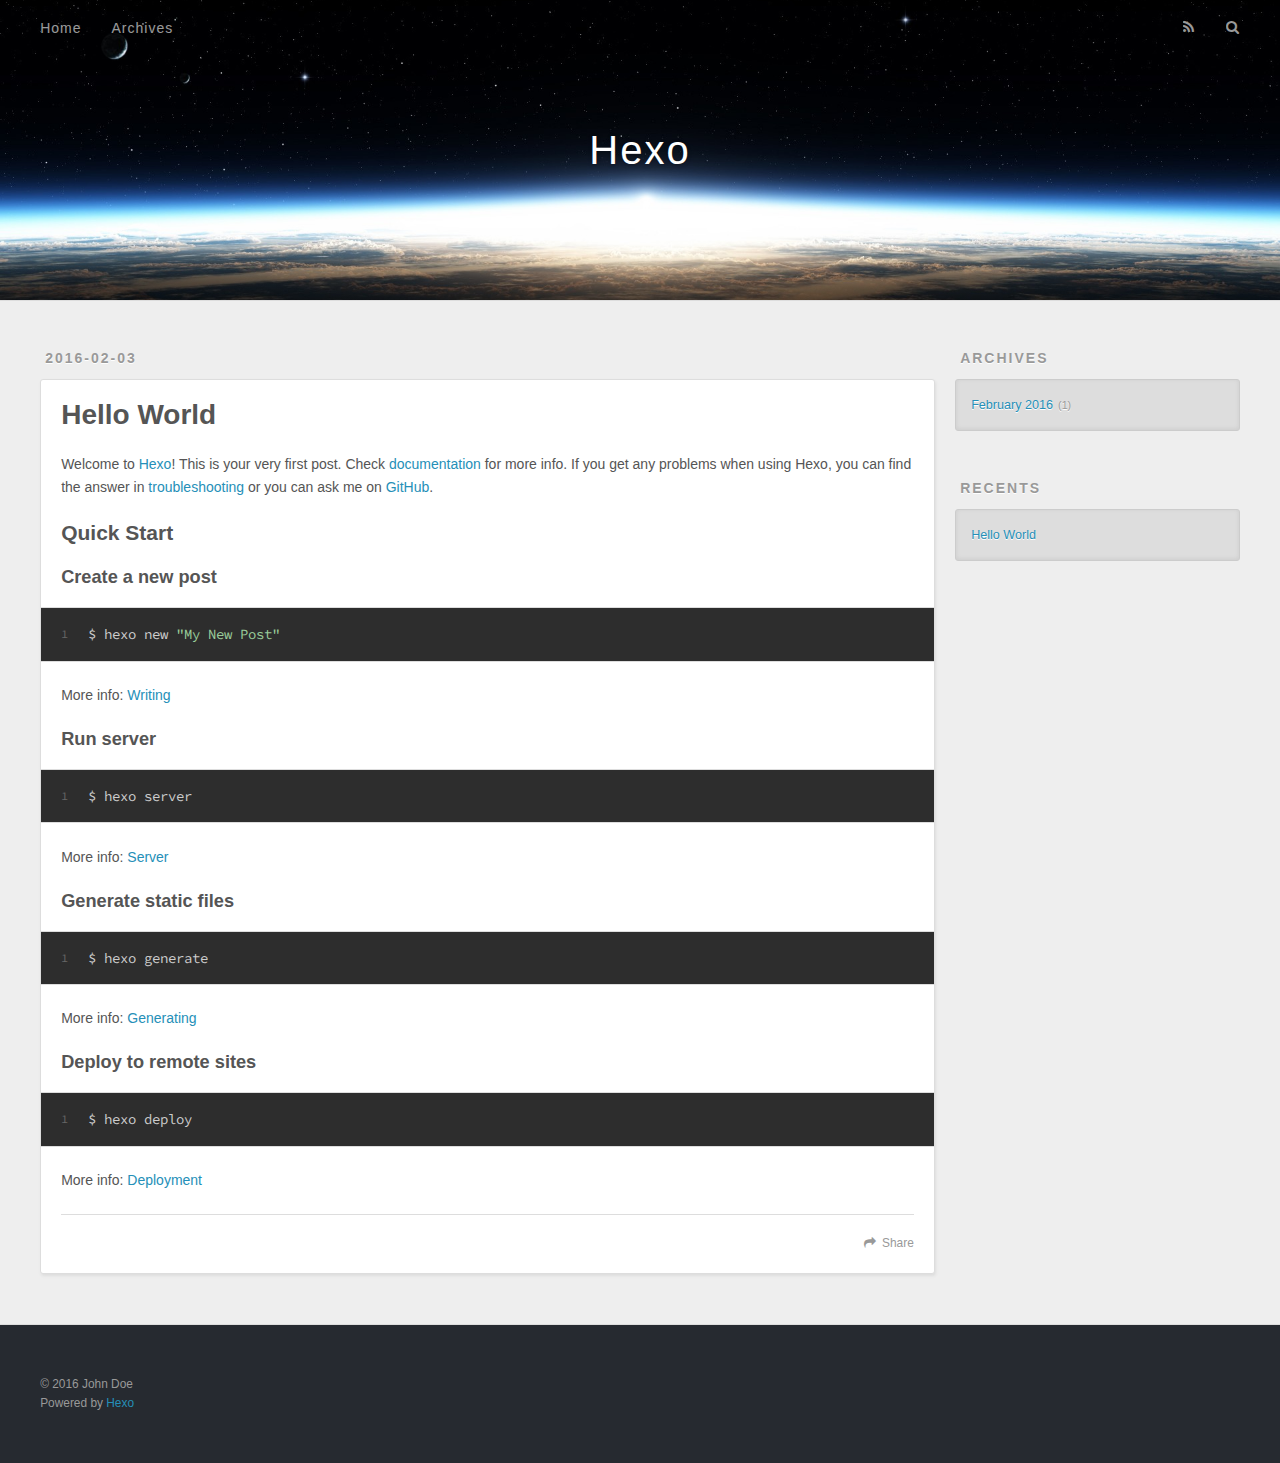
==== index.html @ e344bcd6 "Site updated: 2016-02-03 22:11:45" ====
<!DOCTYPE html>
<html>
<head>
  <meta charset="utf-8">
  
  <title>Hexo</title>
  <meta name="viewport" content="width=device-width, initial-scale=1, maximum-scale=1">
  <meta name="description">
<meta property="og:type" content="website">
<meta property="og:title" content="Hexo">
<meta property="og:url" content="http://yoursite.com/index.html">
<meta property="og:site_name" content="Hexo">
<meta property="og:description">
<meta name="twitter:card" content="summary">
<meta name="twitter:title" content="Hexo">
<meta name="twitter:description">
  
    <link rel="alternative" href="/atom.xml" title="Hexo" type="application/atom+xml">
  
  
    <link rel="icon" href="/favicon.png">
  
  <link href="//fonts.googleapis.com/css?family=Source+Code+Pro" rel="stylesheet" type="text/css">
  <link rel="stylesheet" href="/css/style.css" type="text/css">
  

</head>
<body>
  <div id="container">
    <div id="wrap">
      <header id="header">
  <div id="banner"></div>
  <div id="header-outer" class="outer">
    <div id="header-title" class="inner">
      <h1 id="logo-wrap">
        <a href="/" id="logo">Hexo</a>
      </h1>
      
    </div>
    <div id="header-inner" class="inner">
      <nav id="main-nav">
        <a id="main-nav-toggle" class="nav-icon"></a>
        
          <a class="main-nav-link" href="/">Home</a>
        
          <a class="main-nav-link" href="/archives">Archives</a>
        
      </nav>
      <nav id="sub-nav">
        
          <a id="nav-rss-link" class="nav-icon" href="/atom.xml" title="RSS Feed"></a>
        
        <a id="nav-search-btn" class="nav-icon" title="Search"></a>
      </nav>
      <div id="search-form-wrap">
        <form action="//google.com/search" method="get" accept-charset="UTF-8" class="search-form"><input type="search" name="q" results="0" class="search-form-input" placeholder="Search"><button type="submit" class="search-form-submit">&#xF002;</button><input type="hidden" name="sitesearch" value="http://yoursite.com"></form>
      </div>
    </div>
  </div>
</header>
      <div class="outer">
        <section id="main">
  
    <article id="post-hello-world" class="article article-type-post" itemscope itemprop="blogPost">
  <div class="article-meta">
    <a href="/2016/02/03/hello-world/" class="article-date">
  <time datetime="2016-02-03T13:24:33.178Z" itemprop="datePublished">2016-02-03</time>
</a>
    
  </div>
  <div class="article-inner">
    
    
      <header class="article-header">
        
  
    <h1 itemprop="name">
      <a class="article-title" href="/2016/02/03/hello-world/">Hello World</a>
    </h1>
  

      </header>
    
    <div class="article-entry" itemprop="articleBody">
      
        <p>Welcome to <a href="http://hexo.io/" target="_blank" rel="external">Hexo</a>! This is your very first post. Check <a href="http://hexo.io/docs/" target="_blank" rel="external">documentation</a> for more info. If you get any problems when using Hexo, you can find the answer in <a href="http://hexo.io/docs/troubleshooting.html" target="_blank" rel="external">troubleshooting</a> or you can ask me on <a href="https://github.com/hexojs/hexo/issues" target="_blank" rel="external">GitHub</a>.</p>
<h2 id="Quick_Start"><a href="#Quick_Start" class="headerlink" title="Quick Start"></a>Quick Start</h2><h3 id="Create_a_new_post"><a href="#Create_a_new_post" class="headerlink" title="Create a new post"></a>Create a new post</h3><figure class="highlight bash"><table><tr><td class="gutter"><pre><span class="line">1</span><br></pre></td><td class="code"><pre><span class="line">$ hexo new <span class="string">"My New Post"</span></span><br></pre></td></tr></table></figure>
<p>More info: <a href="http://hexo.io/docs/writing.html" target="_blank" rel="external">Writing</a></p>
<h3 id="Run_server"><a href="#Run_server" class="headerlink" title="Run server"></a>Run server</h3><figure class="highlight bash"><table><tr><td class="gutter"><pre><span class="line">1</span><br></pre></td><td class="code"><pre><span class="line">$ hexo server</span><br></pre></td></tr></table></figure>
<p>More info: <a href="http://hexo.io/docs/server.html" target="_blank" rel="external">Server</a></p>
<h3 id="Generate_static_files"><a href="#Generate_static_files" class="headerlink" title="Generate static files"></a>Generate static files</h3><figure class="highlight bash"><table><tr><td class="gutter"><pre><span class="line">1</span><br></pre></td><td class="code"><pre><span class="line">$ hexo generate</span><br></pre></td></tr></table></figure>
<p>More info: <a href="http://hexo.io/docs/generating.html" target="_blank" rel="external">Generating</a></p>
<h3 id="Deploy_to_remote_sites"><a href="#Deploy_to_remote_sites" class="headerlink" title="Deploy to remote sites"></a>Deploy to remote sites</h3><figure class="highlight bash"><table><tr><td class="gutter"><pre><span class="line">1</span><br></pre></td><td class="code"><pre><span class="line">$ hexo deploy</span><br></pre></td></tr></table></figure>
<p>More info: <a href="http://hexo.io/docs/deployment.html" target="_blank" rel="external">Deployment</a></p>

      
    </div>
    <footer class="article-footer">
      <a data-url="http://yoursite.com/2016/02/03/hello-world/" data-id="cik6wxah50000lov5a59rk5o9" class="article-share-link">Share</a>
      
      
    </footer>
  </div>
  
</article>


  
  
</section>
        
          <aside id="sidebar">
  
    
  
    
  
    
  
    
  <div class="widget-wrap">
    <h3 class="widget-title">Archives</h3>
    <div class="widget">
      <ul class="archive-list"><li class="archive-list-item"><a class="archive-list-link" href="/archives/2016/02/">February 2016</a><span class="archive-list-count">1</span></li></ul>
    </div>
  </div>

  
    
  <div class="widget-wrap">
    <h3 class="widget-title">Recents</h3>
    <div class="widget">
      <ul>
        
          <li>
            <a href="/2016/02/03/hello-world/">Hello World</a>
          </li>
        
      </ul>
    </div>
  </div>

  
</aside>
        
      </div>
      <footer id="footer">
  
  <div class="outer">
    <div id="footer-info" class="inner">
      &copy; 2016 John Doe<br>
      Powered by <a href="http://hexo.io/" target="_blank">Hexo</a>
    </div>
  </div>
</footer>
    </div>
    <nav id="mobile-nav">
  
    <a href="/" class="mobile-nav-link">Home</a>
  
    <a href="/archives" class="mobile-nav-link">Archives</a>
  
</nav>
    

<script src="//ajax.googleapis.com/ajax/libs/jquery/2.0.3/jquery.min.js"></script>


  <link rel="stylesheet" href="/fancybox/jquery.fancybox.css" type="text/css">
  <script src="/fancybox/jquery.fancybox.pack.js" type="text/javascript"></script>


<script src="/js/script.js" type="text/javascript"></script>

  </div>
</body>
</html>
---- css/style.css ----
body {
  width: 100%;
}
body:before,
body:after {
  content: "";
  display: table;
}
body:after {
  clear: both;
}
html,
body,
div,
span,
applet,
object,
iframe,
h1,
h2,
h3,
h4,
h5,
h6,
p,
blockquote,
pre,
a,
abbr,
acronym,
address,
big,
cite,
code,
del,
dfn,
em,
img,
ins,
kbd,
q,
s,
samp,
small,
strike,
strong,
sub,
sup,
tt,
var,
dl,
dt,
dd,
ol,
ul,
li,
fieldset,
form,
label,
legend,
table,
caption,
tbody,
tfoot,
thead,
tr,
th,
td {
  margin: 0;
  padding: 0;
  border: 0;
  outline: 0;
  font-weight: inherit;
  font-style: inherit;
  font-family: inherit;
  font-size: 100%;
  vertical-align: baseline;
}
body {
  line-height: 1;
  color: #000;
  background: #fff;
}
ol,
ul {
  list-style: none;
}
table {
  border-collapse: separate;
  border-spacing: 0;
  vertical-align: middle;
}
caption,
th,
td {
  text-align: left;
  font-weight: normal;
  vertical-align: middle;
}
a img {
  border: none;
}
input,
button {
  margin: 0;
  padding: 0;
}
input::-moz-focus-inner,
button::-moz-focus-inner {
  border: 0;
  padding: 0;
}
@font-face {
  font-family: FontAwesome;
  font-style: normal;
  font-weight: normal;
  src: url("fonts/fontawesome-webfont.eot?v=#4.0.3");
  src: url("fonts/fontawesome-webfont.eot?#iefix&v=#4.0.3") format("embedded-opentype"), url("fonts/fontawesome-webfont.woff?v=#4.0.3") format("woff"), url("fonts/fontawesome-webfont.ttf?v=#4.0.3") format("truetype"), url("fonts/fontawesome-webfont.svg#fontawesomeregular?v=#4.0.3") format("svg");
}
html,
body,
#container {
  height: 100%;
}
body {
  background: #eee;
  font: 14px "Helvetica Neue", Helvetica, Arial, sans-serif;
  -webkit-text-size-adjust: 100%;
}
.outer {
  max-width: 1220px;
  margin: 0 auto;
  padding: 0 20px;
}
.outer:before,
.outer:after {
  content: "";
  display: table;
}
.outer:after {
  clear: both;
}
.inner {
  display: inline;
  float: left;
  width: 98.33333333333333%;
  margin: 0 0.833333333333333%;
}
.left,
.alignleft {
  float: left;
}
.right,
.alignright {
  float: right;
}
.clear {
  clear: both;
}
#container {
  position: relative;
}
.mobile-nav-on {
  overflow: hidden;
}
#wrap {
  height: 100%;
  width: 100%;
  position: absolute;
  top: 0;
  left: 0;
  -webkit-transition: 0.2s ease-out;
  -moz-transition: 0.2s ease-out;
  -ms-transition: 0.2s ease-out;
  transition: 0.2s ease-out;
  z-index: 1;
  background: #eee;
}
.mobile-nav-on #wrap {
  left: 280px;
}
@media screen and (min-width: 768px) {
  #main {
    display: inline;
    float: left;
    width: 73.33333333333333%;
    margin: 0 0.833333333333333%;
  }
}
.article-date,
.article-category-link,
.archive-year,
.widget-title {
  text-decoration: none;
  text-transform: uppercase;
  letter-spacing: 2px;
  color: #999;
  margin-bottom: 1em;
  margin-left: 5px;
  line-height: 1em;
  text-shadow: 0 1px #fff;
  font-weight: bold;
}
.article-inner,
.archive-article-inner {
  background: #fff;
  -webkit-box-shadow: 1px 2px 3px #ddd;
  box-shadow: 1px 2px 3px #ddd;
  border: 1px solid #ddd;
  -webkit-border-radius: 3px;
  border-radius: 3px;
}
.article-entry h1,
.widget h1 {
  font-size: 2em;
}
.article-entry h2,
.widget h2 {
  font-size: 1.5em;
}
.article-entry h3,
.widget h3 {
  font-size: 1.3em;
}
.article-entry h4,
.widget h4 {
  font-size: 1.2em;
}
.article-entry h5,
.widget h5 {
  font-size: 1em;
}
.article-entry h6,
.widget h6 {
  font-size: 1em;
  color: #999;
}
.article-entry hr,
.widget hr {
  border: 1px dashed #ddd;
}
.article-entry strong,
.widget strong {
  font-weight: bold;
}
.article-entry em,
.widget em,
.article-entry cite,
.widget cite {
  font-style: italic;
}
.article-entry sup,
.widget sup,
.article-entry sub,
.widget sub {
  font-size: 0.75em;
  line-height: 0;
  position: relative;
  vertical-align: baseline;
}
.article-entry sup,
.widget sup {
  top: -0.5em;
}
.article-entry sub,
.widget sub {
  bottom: -0.2em;
}
.article-entry small,
.widget small {
  font-size: 0.85em;
}
.article-entry acronym,
.widget acronym,
.article-entry abbr,
.widget abbr {
  border-bottom: 1px dotted;
}
.article-entry ul,
.widget ul,
.article-entry ol,
.widget ol,
.article-entry dl,
.widget dl {
  margin: 0 20px;
  line-height: 1.6em;
}
.article-entry ul ul,
.widget ul ul,
.article-entry ol ul,
.widget ol ul,
.article-entry ul ol,
.widget ul ol,
.article-entry ol ol,
.widget ol ol {
  margin-top: 0;
  margin-bottom: 0;
}
.article-entry ul,
.widget ul {
  list-style: disc;
}
.article-entry ol,
.widget ol {
  list-style: decimal;
}
.article-entry dt,
.widget dt {
  font-weight: bold;
}
#header {
  height: 300px;
  position: relative;
  border-bottom: 1px solid #ddd;
}
#header:before,
#header:after {
  content: "";
  position: absolute;
  left: 0;
  right: 0;
  height: 40px;
}
#header:before {
  top: 0;
  background: -webkit-linear-gradient(rgba(0,0,0,0.2), transparent);
  background: -moz-linear-gradient(rgba(0,0,0,0.2), transparent);
  background: -ms-linear-gradient(rgba(0,0,0,0.2), transparent);
  background: linear-gradient(rgba(0,0,0,0.2), transparent);
}
#header:after {
  bottom: 0;
  background: -webkit-linear-gradient(transparent, rgba(0,0,0,0.2));
  background: -moz-linear-gradient(transparent, rgba(0,0,0,0.2));
  background: -ms-linear-gradient(transparent, rgba(0,0,0,0.2));
  background: linear-gradient(transparent, rgba(0,0,0,0.2));
}
#header-outer {
  height: 100%;
  position: relative;
}
#header-inner {
  position: relative;
  overflow: hidden;
}
#banner {
  position: absolute;
  top: 0;
  left: 0;
  width: 100%;
  height: 100%;
  background: url("images/banner.jpg") center #000;
  -webkit-background-size: cover;
  -moz-background-size: cover;
  background-size: cover;
  z-index: -1;
}
#header-title {
  text-align: center;
  height: 40px;
  position: absolute;
  top: 50%;
  left: 0;
  margin-top: -20px;
}
#logo,
#subtitle {
  text-decoration: none;
  color: #fff;
  font-weight: 300;
  text-shadow: 0 1px 4px rgba(0,0,0,0.3);
}
#logo {
  font-size: 40px;
  line-height: 40px;
  letter-spacing: 2px;
}
#subtitle {
  font-size: 16px;
  line-height: 16px;
  letter-spacing: 1px;
}
#subtitle-wrap {
  margin-top: 16px;
}
#main-nav {
  float: left;
  margin-left: -15px;
}
.nav-icon,
.main-nav-link {
  float: left;
  color: #fff;
  opacity: 0.6;
  text-decoration: none;
  text-shadow: 0 1px rgba(0,0,0,0.2);
  -webkit-transition: opacity 0.2s;
  -moz-transition: opacity 0.2s;
  -ms-transition: opacity 0.2s;
  transition: opacity 0.2s;
  display: block;
  padding: 20px 15px;
}
.nav-icon:hover,
.main-nav-link:hover {
  opacity: 1;
}
.nav-icon {
  font-family: FontAwesome;
  text-align: center;
  font-size: 14px;
  width: 14px;
  height: 14px;
  padding: 20px 15px;
  position: relative;
  cursor: pointer;
}
.main-nav-link {
  font-weight: 300;
  letter-spacing: 1px;
}
@media screen and (max-width: 479px) {
  .main-nav-link {
    display: none;
  }
}
#main-nav-toggle {
  display: none;
}
#main-nav-toggle:before {
  content: "\f0c9";
}
@media screen and (max-width: 479px) {
  #main-nav-toggle {
    display: block;
  }
}
#sub-nav {
  float: right;
  margin-right: -15px;
}
#nav-rss-link:before {
  content: "\f09e";
}
#nav-search-btn:before {
  content: "\f002";
}
#search-form-wrap {
  position: absolute;
  top: 15px;
  width: 150px;
  height: 30px;
  right: -150px;
  opacity: 0;
  -webkit-transition: 0.2s ease-out;
  -moz-transition: 0.2s ease-out;
  -ms-transition: 0.2s ease-out;
  transition: 0.2s ease-out;
}
#search-form-wrap.on {
  opacity: 1;
  right: 0;
}
@media screen and (max-width: 479px) {
  #search-form-wrap {
    width: 100%;
    right: -100%;
  }
}
.search-form {
  position: absolute;
  top: 0;
  left: 0;
  right: 0;
  background: #fff;
  padding: 5px 15px;
  -webkit-border-radius: 15px;
  border-radius: 15px;
  -webkit-box-shadow: 0 0 10px rgba(0,0,0,0.3);
  box-shadow: 0 0 10px rgba(0,0,0,0.3);
}
.search-form-input {
  border: none;
  background: none;
  color: #555;
  width: 100%;
  font: 13px "Helvetica Neue", Helvetica, Arial, sans-serif;
  outline: none;
}
.search-form-input::-webkit-search-results-decoration,
.search-form-input::-webkit-search-cancel-button {
  -webkit-appearance: none;
}
.search-form-submit {
  position: absolute;
  top: 50%;
  right: 10px;
  margin-top: -7px;
  font: 13px FontAwesome;
  border: none;
  background: none;
  color: #bbb;
  cursor: pointer;
}
.search-form-submit:hover,
.search-form-submit:focus {
  color: #777;
}
.article {
  margin: 50px 0;
}
.article-inner {
  overflow: hidden;
}
.article-meta:before,
.article-meta:after {
  content: "";
  display: table;
}
.article-meta:after {
  clear: both;
}
.article-date {
  float: left;
}
.article-category {
  float: left;
  line-height: 1em;
  color: #ccc;
  text-shadow: 0 1px #fff;
  margin-left: 8px;
}
.article-category:before {
  content: "\2022";
}
.article-category-link {
  margin: 0 12px 1em;
}
.article-header {
  padding: 20px 20px 0;
}
.article-title {
  text-decoration: none;
  font-size: 2em;
  font-weight: bold;
  color: #555;
  line-height: 1.1em;
  -webkit-transition: color 0.2s;
  -moz-transition: color 0.2s;
  -ms-transition: color 0.2s;
  transition: color 0.2s;
}
a.article-title:hover {
  color: #258fb8;
}
.article-entry {
  color: #555;
  padding: 0 20px;
}
.article-entry:before,
.article-entry:after {
  content: "";
  display: table;
}
.article-entry:after {
  clear: both;
}
.article-entry p,
.article-entry table {
  line-height: 1.6em;
  margin: 1.6em 0;
}
.article-entry h1,
.article-entry h2,
.article-entry h3,
.article-entry h4,
.article-entry h5,
.article-entry h6 {
  font-weight: bold;
}
.article-entry h1,
.article-entry h2,
.article-entry h3,
.article-entry h4,
.article-entry h5,
.article-entry h6 {
  line-height: 1.1em;
  margin: 1.1em 0;
}
.article-entry a {
  color: #258fb8;
  text-decoration: none;
}
.article-entry a:hover {
  text-decoration: underline;
}
.article-entry ul,
.article-entry ol,
.article-entry dl {
  margin-top: 1.6em;
  margin-bottom: 1.6em;
}
.article-entry img,
.article-entry video {
  max-width: 100%;
  height: auto;
  display: block;
  margin: auto;
}
.article-entry iframe {
  border: none;
}
.article-entry table {
  width: 100%;
  border-collapse: collapse;
  border-spacing: 0;
}
.article-entry th {
  font-weight: bold;
  border-bottom: 3px solid #ddd;
  padding-bottom: 0.5em;
}
.article-entry td {
  border-bottom: 1px solid #ddd;
  padding: 10px 0;
}
.article-entry blockquote {
  font-family: Georgia, "Times New Roman", serif;
  font-size: 1.4em;
  margin: 1.6em 20px;
  text-align: center;
}
.article-entry blockquote footer {
  font-size: 14px;
  margin: 1.6em 0;
  font-family: "Helvetica Neue", Helvetica, Arial, sans-serif;
}
.article-entry blockquote footer cite:before {
  content: "—";
  padding: 0 0.5em;
}
.article-entry .pullquote {
  text-align: left;
  width: 45%;
  margin: 0;
}
.article-entry .pullquote.left {
  margin-left: 0.5em;
  margin-right: 1em;
}
.article-entry .pullquote.right {
  margin-right: 0.5em;
  margin-left: 1em;
}
.article-entry .caption {
  color: #999;
  display: block;
  font-size: 0.9em;
  margin-top: 0.5em;
  position: relative;
  text-align: center;
}
.article-entry .video-container {
  position: relative;
  padding-top: 56.25%;
  height: 0;
  overflow: hidden;
}
.article-entry .video-container iframe,
.article-entry .video-container object,
.article-entry .video-container embed {
  position: absolute;
  top: 0;
  left: 0;
  width: 100%;
  height: 100%;
  margin-top: 0;
}
.article-more-link a {
  display: inline-block;
  line-height: 1em;
  padding: 6px 15px;
  -webkit-border-radius: 15px;
  border-radius: 15px;
  background: #eee;
  color: #999;
  text-shadow: 0 1px #fff;
  text-decoration: none;
}
.article-more-link a:hover {
  background: #258fb8;
  color: #fff;
  text-decoration: none;
  text-shadow: 0 1px #1e7293;
}
.article-footer {
  font-size: 0.85em;
  line-height: 1.6em;
  border-top: 1px solid #ddd;
  padding-top: 1.6em;
  margin: 0 20px 20px;
}
.article-footer:before,
.article-footer:after {
  content: "";
  display: table;
}
.article-footer:after {
  clear: both;
}
.article-footer a {
  color: #999;
  text-decoration: none;
}
.article-footer a:hover {
  color: #555;
}
.article-tag-list-item {
  float: left;
  margin-right: 10px;
}
.article-tag-list-link:before {
  content: "#";
}
.article-comment-link {
  float: right;
}
.article-comment-link:before {
  content: "\f075";
  font-family: FontAwesome;
  padding-right: 8px;
}
.article-share-link {
  cursor: pointer;
  float: right;
  margin-left: 20px;
}
.article-share-link:before {
  content: "\f064";
  font-family: FontAwesome;
  padding-right: 6px;
}
#article-nav {
  position: relative;
}
#article-nav:before,
#article-nav:after {
  content: "";
  display: table;
}
#article-nav:after {
  clear: both;
}
@media screen and (min-width: 768px) {
  #article-nav {
    margin: 50px 0;
  }
  #article-nav:before {
    width: 8px;
    height: 8px;
    position: absolute;
    top: 50%;
    left: 50%;
    margin-top: -4px;
    margin-left: -4px;
    content: "";
    -webkit-border-radius: 50%;
    border-radius: 50%;
    background: #ddd;
    -webkit-box-shadow: 0 1px 2px #fff;
    box-shadow: 0 1px 2px #fff;
  }
}
.article-nav-link-wrap {
  text-decoration: none;
  text-shadow: 0 1px #fff;
  color: #999;
  -webkit-box-sizing: border-box;
  -moz-box-sizing: border-box;
  box-sizing: border-box;
  margin-top: 50px;
  text-align: center;
  display: block;
}
.article-nav-link-wrap:hover {
  color: #555;
}
@media screen and (min-width: 768px) {
  .article-nav-link-wrap {
    width: 50%;
    margin-top: 0;
  }
}
@media screen and (min-width: 768px) {
  #article-nav-newer {
    float: left;
    text-align: right;
    padding-right: 20px;
  }
}
@media screen and (min-width: 768px) {
  #article-nav-older {
    float: right;
    text-align: left;
    padding-left: 20px;
  }
}
.article-nav-caption {
  text-transform: uppercase;
  letter-spacing: 2px;
  color: #ddd;
  line-height: 1em;
  font-weight: bold;
}
#article-nav-newer .article-nav-caption {
  margin-right: -2px;
}
.article-nav-title {
  font-size: 0.85em;
  line-height: 1.6em;
  margin-top: 0.5em;
}
.article-share-box {
  position: absolute;
  display: none;
  background: #fff;
  -webkit-box-shadow: 1px 2px 10px rgba(0,0,0,0.2);
  box-shadow: 1px 2px 10px rgba(0,0,0,0.2);
  -webkit-border-radius: 3px;
  border-radius: 3px;
  margin-left: -145px;
  overflow: hidden;
  z-index: 1;
}
.article-share-box.on {
  display: block;
}
.article-share-input {
  width: 100%;
  background: none;
  -webkit-box-sizing: border-box;
  -moz-box-sizing: border-box;
  box-sizing: border-box;
  font: 14px "Helvetica Neue", Helvetica, Arial, sans-serif;
  padding: 0 15px;
  color: #555;
  outline: none;
  border: 1px solid #ddd;
  -webkit-border-radius: 3px 3px 0 0;
  border-radius: 3px 3px 0 0;
  height: 36px;
  line-height: 36px;
}
.article-share-links {
  background: #eee;
}
.article-share-links:before,
.article-share-links:after {
  content: "";
  display: table;
}
.article-share-links:after {
  clear: both;
}
.article-share-twitter,
.article-share-facebook,
.article-share-pinterest,
.article-share-google {
  width: 50px;
  height: 36px;
  display: block;
  float: left;
  position: relative;
  color: #999;
  text-shadow: 0 1px #fff;
}
.article-share-twitter:before,
.article-share-facebook:before,
.article-share-pinterest:before,
.article-share-google:before {
  font-size: 20px;
  font-family: FontAwesome;
  width: 20px;
  height: 20px;
  position: absolute;
  top: 50%;
  left: 50%;
  margin-top: -10px;
  margin-left: -10px;
  text-align: center;
}
.article-share-twitter:hover,
.article-share-facebook:hover,
.article-share-pinterest:hover,
.article-share-google:hover {
  color: #fff;
}
.article-share-twitter:before {
  content: "\f099";
}
.article-share-twitter:hover {
  background: #00aced;
  text-shadow: 0 1px #008abe;
}
.article-share-facebook:before {
  content: "\f09a";
}
.article-share-facebook:hover {
  background: #3b5998;
  text-shadow: 0 1px #2f477a;
}
.article-share-pinterest:before {
  content: "\f0d2";
}
.article-share-pinterest:hover {
  background: #cb2027;
  text-shadow: 0 1px #a21a1f;
}
.article-share-google:before {
  content: "\f0d5";
}
.article-share-google:hover {
  background: #dd4b39;
  text-shadow: 0 1px #be3221;
}
.article-gallery {
  background: #000;
  position: relative;
}
.article-gallery-photos {
  position: relative;
  overflow: hidden;
}
.article-gallery-img {
  display: none;
  max-width: 100%;
}
.article-gallery-img:first-child {
  display: block;
}
.article-gallery-img.loaded {
  position: absolute;
  display: block;
}
.article-gallery-img img {
  display: block;
  max-width: 100%;
  margin: 0 auto;
}
#comments {
  background: #fff;
  -webkit-box-shadow: 1px 2px 3px #ddd;
  box-shadow: 1px 2px 3px #ddd;
  padding: 20px;
  border: 1px solid #ddd;
  -webkit-border-radius: 3px;
  border-radius: 3px;
  margin: 50px 0;
}
#comments a {
  color: #258fb8;
}
.archives-wrap {
  margin: 50px 0;
}
.archives:before,
.archives:after {
  content: "";
  display: table;
}
.archives:after {
  clear: both;
}
.archive-year-wrap {
  margin-bottom: 1em;
}
.archives {
  -webkit-column-gap: 10px;
  -moz-column-gap: 10px;
  column-gap: 10px;
}
@media screen and (min-width: 480px) and (max-width: 767px) {
  .archives {
    -webkit-column-count: 2;
    -moz-column-count: 2;
    column-count: 2;
  }
}
@media screen and (min-width: 768px) {
  .archives {
    -webkit-column-count: 3;
    -moz-column-count: 3;
    column-count: 3;
  }
}
.archive-article {
  -webkit-column-break-inside: avoid;
  page-break-inside: avoid;
  overflow: hidden;
  break-inside: avoid-column;
}
.archive-article-inner {
  padding: 10px;
  margin-bottom: 15px;
}
.archive-article-title {
  text-decoration: none;
  font-weight: bold;
  color: #555;
  -webkit-transition: color 0.2s;
  -moz-transition: color 0.2s;
  -ms-transition: color 0.2s;
  transition: color 0.2s;
  line-height: 1.6em;
}
.archive-article-title:hover {
  color: #258fb8;
}
.archive-article-footer {
  margin-top: 1em;
}
.archive-article-date {
  color: #999;
  text-decoration: none;
  font-size: 0.85em;
  line-height: 1em;
  margin-bottom: 0.5em;
  display: block;
}
#page-nav {
  margin: 50px auto;
  background: #fff;
  -webkit-box-shadow: 1px 2px 3px #ddd;
  box-shadow: 1px 2px 3px #ddd;
  border: 1px solid #ddd;
  -webkit-border-radius: 3px;
  border-radius: 3px;
  text-align: center;
  color: #999;
  overflow: hidden;
}
#page-nav:before,
#page-nav:after {
  content: "";
  display: table;
}
#page-nav:after {
  clear: both;
}
#page-nav a,
#page-nav span {
  padding: 10px 20px;
  line-height: 1;
  height: 2ex;
}
#page-nav a {
  color: #999;
  text-decoration: none;
}
#page-nav a:hover {
  background: #999;
  color: #fff;
}
#page-nav .prev {
  float: left;
}
#page-nav .next {
  float: right;
}
#page-nav .page-number {
  display: inline-block;
}
@media screen and (max-width: 479px) {
  #page-nav .page-number {
    display: none;
  }
}
#page-nav .current {
  color: #555;
  font-weight: bold;
}
#page-nav .space {
  color: #ddd;
}
#footer {
  background: #262a30;
  padding: 50px 0;
  border-top: 1px solid #ddd;
  color: #999;
}
#footer a {
  color: #258fb8;
  text-decoration: none;
}
#footer a:hover {
  text-decoration: underline;
}
#footer-info {
  line-height: 1.6em;
  font-size: 0.85em;
}
.article-entry pre,
.article-entry .highlight {
  background: #2d2d2d;
  margin: 0 -20px;
  padding: 15px 20px;
  border-style: solid;
  border-color: #ddd;
  border-width: 1px 0;
  overflow: auto;
  color: #ccc;
  line-height: 22.400000000000002px;
}
.article-entry .highlight .gutter pre,
.article-entry .gist .gist-file .gist-data .line-numbers {
  color: #666;
  font-size: 0.85em;
}
.article-entry pre,
.article-entry code {
  font-family: "Source Code Pro", Consolas, Monaco, Menlo, Consolas, monospace;
}
.article-entry code {
  background: #eee;
  text-shadow: 0 1px #fff;
  padding: 0 0.3em;
}
.article-entry pre code {
  background: none;
  text-shadow: none;
  padding: 0;
}
.article-entry .highlight pre {
  border: none;
  margin: 0;
  padding: 0;
}
.article-entry .highlight table {
  margin: 0;
  width: auto;
}
.article-entry .highlight td {
  border: none;
  padding: 0;
}
.article-entry .highlight figcaption {
  font-size: 0.85em;
  color: #999;
  line-height: 1em;
  margin-bottom: 1em;
}
.article-entry .highlight figcaption:before,
.article-entry .highlight figcaption:after {
  content: "";
  display: table;
}
.article-entry .highlight figcaption:after {
  clear: both;
}
.article-entry .highlight figcaption a {
  float: right;
}
.article-entry .highlight .gutter pre {
  text-align: right;
  padding-right: 20px;
}
.article-entry .highlight .line {
  height: 22.400000000000002px;
}
.article-entry .gist {
  margin: 0 -20px;
  border-style: solid;
  border-color: #ddd;
  border-width: 1px 0;
  background: #2d2d2d;
  padding: 15px 20px 15px 0;
}
.article-entry .gist .gist-file {
  border: none;
  font-family: "Source Code Pro", Consolas, Monaco, Menlo, Consolas, monospace;
  margin: 0;
}
.article-entry .gist .gist-file .gist-data {
  background: none;
  border: none;
}
.article-entry .gist .gist-file .gist-data .line-numbers {
  background: none;
  border: none;
  padding: 0 20px 0 0;
}
.article-entry .gist .gist-file .gist-data .line-data {
  padding: 0 !important;
}
.article-entry .gist .gist-file .highlight {
  margin: 0;
  padding: 0;
  border: none;
}
.article-entry .gist .gist-file .gist-meta {
  background: #2d2d2d;
  color: #999;
  font: 0.85em "Helvetica Neue", Helvetica, Arial, sans-serif;
  text-shadow: 0 0;
  padding: 0;
  margin-top: 1em;
  margin-left: 20px;
}
.article-entry .gist .gist-file .gist-meta a {
  color: #258fb8;
  font-weight: normal;
}
.article-entry .gist .gist-file .gist-meta a:hover {
  text-decoration: underline;
}
pre .comment,
pre .title {
  color: #999;
}
pre .variable,
pre .attribute,
pre .tag,
pre .regexp,
pre .ruby .constant,
pre .xml .tag .title,
pre .xml .pi,
pre .xml .doctype,
pre .html .doctype,
pre .css .id,
pre .css .class,
pre .css .pseudo {
  color: #f2777a;
}
pre .number,
pre .preprocessor,
pre .built_in,
pre .literal,
pre .params,
pre .constant {
  color: #f99157;
}
pre .class,
pre .ruby .class .title,
pre .css .rules .attribute {
  color: #9c9;
}
pre .string,
pre .value,
pre .inheritance,
pre .header,
pre .ruby .symbol,
pre .xml .cdata {
  color: #9c9;
}
pre .css .hexcolor {
  color: #6cc;
}
pre .function,
pre .python .decorator,
pre .python .title,
pre .ruby .function .title,
pre .ruby .title .keyword,
pre .perl .sub,
pre .javascript .title,
pre .coffeescript .title {
  color: #69c;
}
pre .keyword,
pre .javascript .function {
  color: #c9c;
}
@media screen and (max-width: 479px) {
  #mobile-nav {
    position: absolute;
    top: 0;
    left: 0;
    width: 280px;
    height: 100%;
    background: #191919;
    border-right: 1px solid #fff;
  }
}
@media screen and (max-width: 479px) {
  .mobile-nav-link {
    display: block;
    color: #999;
    text-decoration: none;
    padding: 15px 20px;
    font-weight: bold;
  }
  .mobile-nav-link:hover {
    color: #fff;
  }
}
@media screen and (min-width: 768px) {
  #sidebar {
    display: inline;
    float: left;
    width: 23.333333333333332%;
    margin: 0 0.833333333333333%;
  }
}
.widget-wrap {
  margin: 50px 0;
}
.widget {
  color: #777;
  text-shadow: 0 1px #fff;
  background: #ddd;
  -webkit-box-shadow: 0 -1px 4px #ccc inset;
  box-shadow: 0 -1px 4px #ccc inset;
  border: 1px solid #ccc;
  padding: 15px;
  -webkit-border-radius: 3px;
  border-radius: 3px;
}
.widget a {
  color: #258fb8;
  text-decoration: none;
}
.widget a:hover {
  text-decoration: underline;
}
.widget ul ul,
.widget ol ul,
.widget dl ul,
.widget ul ol,
.widget ol ol,
.widget dl ol,
.widget ul dl,
.widget ol dl,
.widget dl dl {
  margin-left: 15px;
  list-style: disc;
}
.widget {
  line-height: 1.6em;
  word-wrap: break-word;
  font-size: 0.9em;
}
.widget ul,
.widget ol {
  list-style: none;
  margin: 0;
}
.widget ul ul,
.widget ol ul,
.widget ul ol,
.widget ol ol {
  margin: 0 20px;
}
.widget ul ul,
.widget ol ul {
  list-style: disc;
}
.widget ul ol,
.widget ol ol {
  list-style: decimal;
}
.category-list-count,
.tag-list-count,
.archive-list-count {
  padding-left: 5px;
  color: #999;
  font-size: 0.85em;
}
.category-list-count:before,
.tag-list-count:before,
.archive-list-count:before {
  content: "(";
}
.category-list-count:after,
.tag-list-count:after,
.archive-list-count:after {
  content: ")";
}
.tagcloud a {
  margin-right: 5px;
  display: inline-block;
}
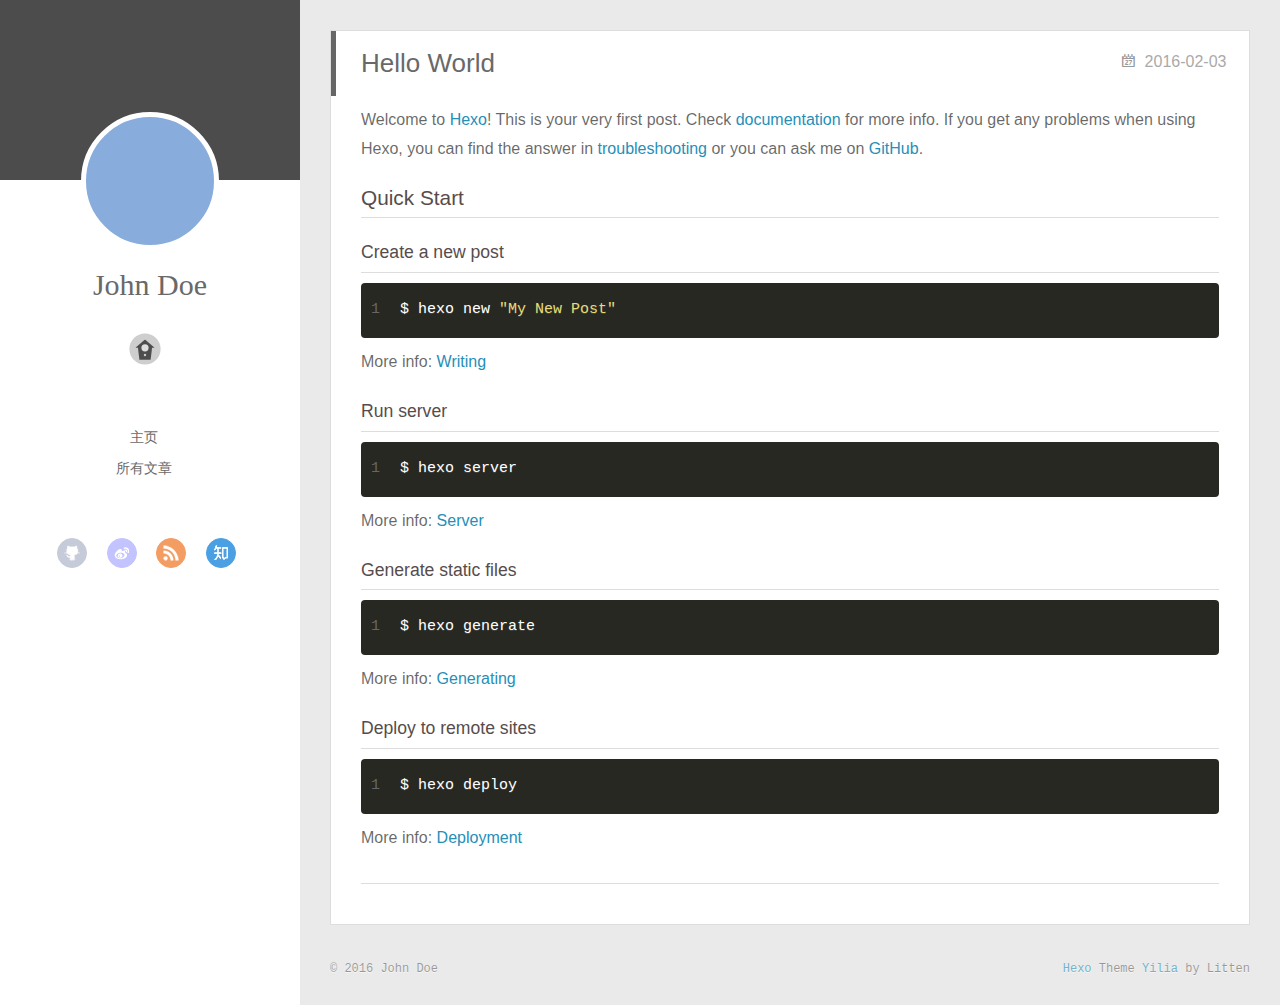
==== commit 14f879b7: "Site updated: 2016-02-03 22:39:14" ====
--- a/index.html
+++ b/index.html
@@ -3,6 +3,7 @@
 <head>
   <meta charset="utf-8">
   
+  <meta http-equiv="X-UA-Compatible" content="IE=edge" >
   <title>Hexo</title>
   <meta name="viewport" content="width=device-width, initial-scale=1, maximum-scale=1">
   <meta name="description">
@@ -20,55 +21,194 @@
   
     <link rel="icon" href="/favicon.png">
   
-  <link href="//fonts.googleapis.com/css?family=Source+Code+Pro" rel="stylesheet" type="text/css">
   <link rel="stylesheet" href="/css/style.css" type="text/css">
-  
-
 </head>
+
 <body>
   <div id="container">
-    <div id="wrap">
-      <header id="header">
-  <div id="banner"></div>
-  <div id="header-outer" class="outer">
-    <div id="header-title" class="inner">
-      <h1 id="logo-wrap">
-        <a href="/" id="logo">Hexo</a>
-      </h1>
-      
-    </div>
-    <div id="header-inner" class="inner">
-      <nav id="main-nav">
-        <a id="main-nav-toggle" class="nav-icon"></a>
-        
-          <a class="main-nav-link" href="/">Home</a>
-        
-          <a class="main-nav-link" href="/archives">Archives</a>
-        
-      </nav>
-      <nav id="sub-nav">
-        
-          <a id="nav-rss-link" class="nav-icon" href="/atom.xml" title="RSS Feed"></a>
-        
-        <a id="nav-search-btn" class="nav-icon" title="Search"></a>
-      </nav>
-      <div id="search-form-wrap">
-        <form action="//google.com/search" method="get" accept-charset="UTF-8" class="search-form"><input type="search" name="q" results="0" class="search-form-input" placeholder="Search"><button type="submit" class="search-form-submit">&#xF002;</button><input type="hidden" name="sitesearch" value="http://yoursite.com"></form>
-      </div>
-    </div>
-  </div>
-</header>
-      <div class="outer">
-        <section id="main">
+    <div class="left-col">
+    <div class="overlay"></div>
+<div class="intrude-less">
+	<header id="header" class="inner">
+		<a href="/" class="profilepic">
+			
+			<img lazy-src="null" class="js-avatar">
+			
+		</a>
+
+		<hgroup>
+		  <h1 class="header-author"><a href="/">John Doe</a></h1>
+		</hgroup>
+
+		
+
+		
+			<div class="switch-btn">
+				<div class="icon">
+					<div class="icon-ctn">
+						<div class="icon-wrap icon-house" data-idx="0">
+							<div class="birdhouse"></div>
+							<div class="birdhouse_holes"></div>
+						</div>
+						<div class="icon-wrap icon-ribbon hide" data-idx="1">
+							<div class="ribbon"></div>
+						</div>
+						
+						<div class="icon-wrap icon-link hide" data-idx="2">
+							<div class="loopback_l"></div>
+							<div class="loopback_r"></div>
+						</div>
+						
+						
+						<div class="icon-wrap icon-me hide" data-idx="3">
+							<div class="user"></div>
+							<div class="shoulder"></div>
+						</div>
+						
+					</div>
+					
+				</div>
+				<div class="tips-box hide">
+					<div class="tips-arrow"></div>
+					<ul class="tips-inner">
+						<li>菜单</li>
+						<li>標籤</li>
+						
+						<li>友情链接</li>
+						
+						
+						<li>關於</li>
+						
+					</ul>
+				</div>
+			</div>
+		
+
+		<div class="switch-area">
+			<div class="switch-wrap">
+				<section class="switch-part switch-part1">
+					<nav class="header-menu">
+						<ul>
+						
+							<li><a href="/">主页</a></li>
+				        
+							<li><a href="/archives">所有文章</a></li>
+				        
+						</ul>
+					</nav>
+					<nav class="header-nav">
+						<div class="social">
+							
+								<a class="github" target="_blank" href="/#" title="github">github</a>
+					        
+								<a class="weibo" target="_blank" href="/#" title="weibo">weibo</a>
+					        
+								<a class="rss" target="_blank" href="/#" title="rss">rss</a>
+					        
+								<a class="zhihu" target="_blank" href="/#" title="zhihu">zhihu</a>
+					        
+						</div>
+					</nav>
+				</section>
+				
+				
+				<section class="switch-part switch-part2">
+					<div class="widget tagcloud" id="js-tagcloud">
+						
+					</div>
+				</section>
+				
+				
+				
+				<section class="switch-part switch-part3">
+					<div id="js-friends">
+					
+			          <a target="_blank" class="main-nav-link switch-friends-link" href="http://localhost:4000/">奥巴马的博客</a>
+			        
+			          <a target="_blank" class="main-nav-link switch-friends-link" href="http://localhost:4000/">卡卡的美丽传说</a>
+			        
+			          <a target="_blank" class="main-nav-link switch-friends-link" href="http://localhost:4000/">本泽马的博客</a>
+			        
+			          <a target="_blank" class="main-nav-link switch-friends-link" href="http://localhost:4000/">吉格斯的博客</a>
+			        
+			          <a target="_blank" class="main-nav-link switch-friends-link" href="http://localhost:4000/">习大大大不同</a>
+			        
+			          <a target="_blank" class="main-nav-link switch-friends-link" href="http://localhost:4000/">托蒂的博客</a>
+			        
+			        </div>
+				</section>
+				
+
+				
+				
+				<section class="switch-part switch-part4">
+				
+					<div id="js-aboutme">我是谁，我从哪里来，我到哪里去？我就是我，是颜色不一样的吃货…</div>
+				</section>
+				
+			</div>
+		</div>
+	</header>				
+</div>
+
+    </div>
+    <div class="mid-col">
+      <nav id="mobile-nav">
+  	<div class="overlay">
+  		<div class="slider-trigger"></div>
+  		<h1 class="header-author js-mobile-header hide">John Doe</h1>
+  	</div>
+	<div class="intrude-less">
+		<header id="header" class="inner">
+			<div class="profilepic">
+			
+				<img lazy-src="null" class="js-avatar">
+			
+			</div>
+			<hgroup>
+			  <h1 class="header-author">John Doe</h1>
+			</hgroup>
+			
+			<nav class="header-menu">
+				<ul>
+				
+					<li><a href="/">主页</a></li>
+		        
+					<li><a href="/archives">所有文章</a></li>
+		        
+		        <div class="clearfix"></div>
+				</ul>
+			</nav>
+			<nav class="header-nav">
+				<div class="social">
+					
+						<a class="github" target="_blank" href="/#" title="github">github</a>
+			        
+						<a class="weibo" target="_blank" href="/#" title="weibo">weibo</a>
+			        
+						<a class="rss" target="_blank" href="/#" title="rss">rss</a>
+			        
+						<a class="zhihu" target="_blank" href="/#" title="zhihu">zhihu</a>
+			        
+				</div>
+			</nav>
+		</header>				
+	</div>
+</nav>
+
+      <div class="body-wrap">
   
     <article id="post-hello-world" class="article article-type-post" itemscope itemprop="blogPost">
-  <div class="article-meta">
-    <a href="/2016/02/03/hello-world/" class="article-date">
-  <time datetime="2016-02-03T13:24:33.178Z" itemprop="datePublished">2016-02-03</time>
+  
+    <div class="article-meta">
+      <a href="/2016/02/03/hello-world/" class="article-date">
+  	<time datetime="2016-02-03T13:24:33.178Z" itemprop="datePublished">2016-02-03</time>
 </a>
-    
-  </div>
+    </div>
+  
   <div class="article-inner">
+    
+      <input type="hidden" class="isFancy" />
     
     
       <header class="article-header">
@@ -80,6 +220,7 @@
   
 
       </header>
+      
     
     <div class="article-entry" itemprop="articleBody">
       
@@ -95,82 +236,89 @@
 
       
     </div>
-    <footer class="article-footer">
-      <a data-url="http://yoursite.com/2016/02/03/hello-world/" data-id="cik6wxah50000lov5a59rk5o9" class="article-share-link">Share</a>
-      
-      
-    </footer>
+    
+    <div class="article-info article-info-index">
+      
+      
+      
+
+      
+      <div class="clearfix"></div>
+    </div>
+    
   </div>
   
 </article>
 
 
-  
-  
-</section>
-        
-          <aside id="sidebar">
-  
-    
-  
-    
-  
-    
-  
-    
-  <div class="widget-wrap">
-    <h3 class="widget-title">Archives</h3>
-    <div class="widget">
-      <ul class="archive-list"><li class="archive-list-item"><a class="archive-list-link" href="/archives/2016/02/">February 2016</a><span class="archive-list-count">1</span></li></ul>
-    </div>
-  </div>
-
-  
-    
-  <div class="widget-wrap">
-    <h3 class="widget-title">Recents</h3>
-    <div class="widget">
-      <ul>
-        
-          <li>
-            <a href="/2016/02/03/hello-world/">Hello World</a>
-          </li>
-        
-      </ul>
-    </div>
-  </div>
-
-  
-</aside>
-        
-      </div>
+
+
+
+
+
+
+
+  
+  
+</div>
       <footer id="footer">
-  
   <div class="outer">
-    <div id="footer-info" class="inner">
-      &copy; 2016 John Doe<br>
-      Powered by <a href="http://hexo.io/" target="_blank">Hexo</a>
+    <div id="footer-info">
+    	<div class="footer-left">
+    		&copy; 2016 John Doe
+    	</div>
+      	<div class="footer-right">
+      		<a href="http://hexo.io/" target="_blank">Hexo</a>  Theme <a href="https://github.com/litten/hexo-theme-yilia" target="_blank">Yilia</a> by Litten
+      	</div>
     </div>
   </div>
 </footer>
     </div>
-    <nav id="mobile-nav">
-  
-    <a href="/" class="mobile-nav-link">Home</a>
-  
-    <a href="/archives" class="mobile-nav-link">Archives</a>
-  
-</nav>
-    
-
-<script src="//ajax.googleapis.com/ajax/libs/jquery/2.0.3/jquery.min.js"></script>
-
-
+    
   <link rel="stylesheet" href="/fancybox/jquery.fancybox.css" type="text/css">
-  <script src="/fancybox/jquery.fancybox.pack.js" type="text/javascript"></script>
-
-
-<script src="/js/script.js" type="text/javascript"></script>
+
+
+<script>
+	var yiliaConfig = {
+		fancybox: true,
+		mathjax: true,
+		animate: true,
+		isHome: true,
+		isPost: false,
+		isArchive: false,
+		isTag: false,
+		isCategory: false,
+		open_in_new: false
+	}
+</script>
+<script src="http://7.url.cn/edu/jslib/comb/require-2.1.6,jquery-1.9.1.min.js" type="text/javascript"></script>
+<script src="/js/main.js" type="text/javascript"></script>
+
+
+
+
+
+
+<script type="text/x-mathjax-config">
+MathJax.Hub.Config({
+    tex2jax: {
+        inlineMath: [ ['$','$'], ["\\(","\\)"]  ],
+        processEscapes: true,
+        skipTags: ['script', 'noscript', 'style', 'textarea', 'pre', 'code']
+    }
+});
+
+MathJax.Hub.Queue(function() {
+    var all = MathJax.Hub.getAllJax(), i;
+    for(i=0; i < all.length; i += 1) {
+        all[i].SourceElement().parentNode.className += ' has-jax';                 
+    }       
+});
+</script>
+
+<script type="text/javascript" src="http://cdn.mathjax.org/mathjax/latest/MathJax.js?config=TeX-AMS-MML_HTMLorMML">
+</script>
+
 
   </div>
 </body>
--- a/css/style.css
+++ b/css/style.css
@@ -8,6 +8,13 @@
 }
 body:after {
   clear: both;
+}
+@font-face {
+  font-family: 'FontAwesome';
+  src: url("fonts/fontawesome-webfont.eot");
+  src: url("fonts/fontawesome-webfont.eot?#iefix") format("embedded-opentype"), url("fonts/fontawesome-webfont.woff") format("woff"), url("fonts/fontawesome-webfont.ttf") format("truetype"), url("fonts/fontawesome-webfont.svgz#FontAwesomeRegular") format("svg"), url("fonts/fontawesome-webfont.svg#FontAwesomeRegular") format("svg");
+  font-weight: normal;
+  font-style: normal;
 }
 html,
 body,
@@ -100,6 +107,13 @@
 a img {
   border: none;
 }
+ol {
+  list-style: decimal;
+  padding-left: 20px;
+}
+ul {
+  list-style: none;
+}
 input,
 button {
   margin: 0;
@@ -123,998 +137,1342 @@
   height: 100%;
 }
 body {
-  background: #eee;
-  font: 14px "Helvetica Neue", Helvetica, Arial, sans-serif;
-  -webkit-text-size-adjust: 100%;
-}
-.outer {
-  max-width: 1220px;
-  margin: 0 auto;
-  padding: 0 20px;
-}
-.outer:before,
-.outer:after {
+  font-family: "微软雅黑", "HelveticaNeue-Light", "Helvetica Neue Light", "Helvetica Neue", Helvetica, Arial, sans-serif;
+  font-size: 16px;
+  background: #fff;
+  color: rgba(0,0,0,0.6);
+  -webkit-overflow-scrolling: touch;
+}
+h1,
+h2,
+h3 {
+  display: block;
+}
+h1 {
+  font-size: 1.5em;
+}
+h2 {
+  font-size: 1.3em;
+}
+h3 {
+  font-size: 1.1em;
+}
+h4,
+h5,
+h6 {
+  font-size: 1em;
+}
+a {
+  text-decoration: none;
+  outline-width: 0;
+  color: #258fb8;
+  outline: none;
+}
+.alignleft {
+  float: left;
+}
+.alignright {
+  float: right;
+}
+.clearfix {
+  *zoom: 1;
+}
+.clearfix:after {
   content: "";
   display: table;
-}
-.outer:after {
   clear: both;
 }
 .inner {
-  display: inline;
-  float: left;
-  width: 98.33333333333333%;
-  margin: 0 0.833333333333333%;
-}
-.left,
-.alignleft {
-  float: left;
-}
-.right,
-.alignright {
-  float: right;
-}
-.clear {
-  clear: both;
+  width: 1000px;
+  margin: 0 auto;
+}
+.hide {
+  display: none;
+}
+@media screen and (max-width: 1040px) {
+  .inner {
+    width: 100%;
+  }
 }
 #container {
   position: relative;
-}
-.mobile-nav-on {
+  min-height: 100%;
+}
+#container #mobile-nav {
+  display: none;
+}
+#container #mobile-nav .overlay {
+  height: 110px;
+  position: absolute;
+  width: 100%;
+  background: #4d4d4d;
+}
+#container #mobile-nav .overlay.fixed {
+  position: fixed;
+  height: 42px;
+  z-index: 99;
+}
+#container #mobile-nav #header {
+  padding: 10px 0 0 0;
+}
+#container #mobile-nav #header .profilepic {
+  display: block;
+  position: relative;
+  z-index: 100;
+}
+#container #mobile-nav #header .header-menu {
+  height: auto;
+  margin: 10px;
+}
+#container #mobile-nav #header .header-menu ul {
+  text-align: center;
+  cursor: default;
+}
+#container #mobile-nav #header .header-menu li {
+  display: inline-block;
+  margin: 3px;
+}
+#container .left-col {
+  background: #fff;
+  width: 300px;
+  position: fixed;
+  opacity: 1;
+  -webkit-transition: all 0.2s ease-in;
+  -moz-transition: all 0.2s ease-in;
+  -ms-transition: all 0.2s ease-in;
+  transition: all 0.2s ease-in;
+  height: 100%;
+}
+#container .left-col .overlay {
+  width: 100%;
+  height: 180px;
+  background-color: #000;
+  position: absolute;
+  opacity: 0.7;
+}
+#container .left-col .intrude-less {
+  width: 76%;
+  text-align: center;
+  margin: 112px auto 0;
+}
+#container .mid-col {
+  position: absolute;
+  right: 0;
+  min-height: 100%;
+  background: #eaeaea;
+  left: 300px;
+  width: auto;
+}
+@media screen and (max-width: 800px) {
+  #container .left-col {
+    display: none;
+  }
+  #container .mid-col {
+    left: 0;
+  }
+  #container #header .header-nav {
+    position: relative;
+  }
+  #container .header-author.fixed {
+    position: fixed;
+    top: -13px;
+    width: 100%;
+    color: #ddd;
+  }
+  #container .overlay .slider-trigger {
+    position: absolute;
+    z-index: 101;
+    bottom: 0;
+    left: 0;
+    width: 42px;
+    height: 42px;
+  }
+  #container .overlay .slider-trigger:hover {
+    background: #444;
+  }
+  #container .overlay .slider-trigger:before {
+    color: #ddd;
+    content: "\f00b";
+    font: 16px FontAwesome;
+    width: 16px;
+    height: 16px;
+    margin-left: 9px;
+    margin-top: 14px;
+    display: block;
+  }
+  #container .article-header {
+    border-left: none;
+    padding: 0;
+    border-bottom: 1px dotted #ddd;
+  }
+  #container .article-header h1 {
+    margin-bottom: 10px;
+  }
+  #container .header-subtitle {
+    padding: 0 24px;
+  }
+  #container .article-info-index.article-info {
+    padding-top: 10px;
+    margin: 0;
+    border-top: 1px solid #ddd;
+  }
+  #container .article-info-post.article-info {
+    margin: 0;
+    padding-top: 10px;
+    border: none;
+  }
+  #container .article-more-link a {
+    float: right;
+  }
+  #container #viewer-box .viewer-box-l {
+    font-size: 14px;
+  }
+  #container .article {
+    padding: 10px;
+    margin: 10px;
+    font-size: 14px;
+  }
+  #container .article .article-entry {
+    padding-left: 0;
+    padding-right: 0;
+    padding-top: 10px;
+  }
+  #container .article .article-title {
+    font-size: 18px;
+    max-width: 185px;
+    display: block;
+    margin: 0;
+  }
+  #container .article .article-meta {
+    width: auto;
+    height: 30px;
+    margin-top: -5px;
+    position: ralative;
+  }
+  #container .article .article-meta .article-date {
+    font-size: 12px;
+    -webkit-border-radius: 0;
+    border-radius: 0;
+    color: #666;
+    background: none;
+    height: auto;
+    padding: 0;
+    margin: 0;
+    width: 100%;
+    text-align: left;
+    margin-left: 10px;
+  }
+  #container .article .article-meta .article-date time {
+    width: auto;
+    float: right;
+    margin-right: 10px;
+  }
+  #container .article .article-meta .article-tag-list {
+    margin-top: 7px;
+    position: absolute;
+    right: 10px;
+    top: 0;
+  }
+  #container .article .article-meta .article-tag-list:before {
+    float: left;
+    margin-top: 1px;
+    left: 0;
+  }
+  #container .article .article-meta .article-tag-list .article-tag-list-item {
+    float: left;
+    padding-left: 0;
+    width: auto;
+    max-width: 83px;
+  }
+  #container .article .article-meta .article-category {
+    margin-top: 7px;
+    position: absolute;
+    right: 10px;
+    top: -30px;
+  }
+  #container .article .article-meta .article-category:before {
+    float: left;
+    margin-top: 1px;
+    left: 15px;
+  }
+  #container .article .article-meta .article-category .article-category-link {
+    max-width: 83px;
+    width: auto;
+    padding-left: 10px;
+  }
+  #container .article .article-nav-link-wrap {
+    margin: 5px 0;
+  }
+  #container .article .article-nav-link-wrap strong {
+    float: left;
+    margin-right: 5px;
+  }
+  #container .article #article-nav-older {
+    float: none;
+    display: block;
+  }
+  #container .share {
+    padding: 3px 10px;
+  }
+  #container .duoshuo {
+    padding: 0 13px;
+  }
+  #container #disqus_thread {
+    padding: 0 13px;
+  }
+  #container #mobile-nav {
+    display: block;
+  }
+  #container #page-nav .extend {
+    opacity: 1;
+  }
+  #container .instagram .open-ins {
+    left: 2px;
+    top: -30px;
+    color: #aaa;
+  }
+  #container .info-on-right {
+    float: initial;
+  }
+  #container .archives-wrap {
+    margin: 10px 10px 0px;
+    padding: 10px;
+  }
+  #container .archives-wrap .archive-article-title {
+    font-size: 14px;
+  }
+  #container .archives-wrap .archive-year-wrap {
+    position: relative;
+    padding: 0 0 0 0;
+  }
+  #container .archives-wrap .archive-year-wrap a {
+    padding: 0 0 0 0;
+  }
+  #container .archives-wrap .article-meta .archive-article-date {
+    font-size: 12px;
+    margin-right: 10px;
+    margin-top: -5px;
+  }
+  #container .archives-wrap .article-meta .article-tag-list-link {
+    font-size: 12px;
+  }
+  #container .archives .archive-article {
+    padding: 10px 0;
+    margin-left: 0;
+  }
+  #container #footer .footer-left {
+    float: initial;
+    margin-bottom: 10px;
+  }
+  #container #footer .footer-right {
+    float: initial;
+  }
+}
+.header-author {
+  text-align: center;
+  margin: 0.67em 0;
+  font-family: Roboto, "Roboto", serif;
+  font-size: 30px;
+  -webkit-transition: 0.3s;
+  -moz-transition: 0.3s;
+  -ms-transition: 0.3s;
+  transition: 0.3s;
+}
+#header {
+  width: 100%;
+}
+#header a {
+  color: #696969;
+}
+#header a:hover {
+  color: #b0a0aa;
+}
+#header .profilepic {
+  text-align: center;
+  display: block;
+  border: 5px solid #fff;
+  -webkit-border-radius: 300px;
+  border-radius: 300px;
+  width: 128px;
+  height: 128px;
+  margin: 0 auto;
+  position: relative;
   overflow: hidden;
-}
-#wrap {
+  background: #88acdb;
+  -webkit-transition: all 0.2s ease-in;
+  display: -webkit-box;
+  -webkit-box-orient: horizontal;
+  -webkit-box-pack: center;
+  -webkit-box-align: center;
+  text-align: center;
+}
+#header .profilepic img {
+  width: 20%;
+  height: 20%;
+  -webkit-border-radius: 300px;
+  border-radius: 300px;
+  opacity: 0;
+  -webkit-transition: all 0.2s ease-in;
+}
+#header .profilepic img.show {
+  width: 100%;
   height: 100%;
+  opacity: 1;
+}
+#header .header-subtitle {
+  text-align: center;
+  color: #999;
+  font-size: 14px;
+  line-height: 25px;
+  overflow: hidden;
+  text-overflow: ellipsis;
+  display: -webkit-box;
+  -webkit-line-clamp: 2;
+  -webkit-box-orient: vertical;
+}
+#header .header-menu {
+  font-weight: 300;
+  line-height: 31px;
+  cursor: pointer;
+  text-transform: uppercase;
+  float: none;
+  min-height: 150px;
+  margin-left: -12px;
+  text-align: center;
+  display: -webkit-box;
+  -webkit-box-orient: horizontal;
+  -webkit-box-pack: center;
+  -webkit-box-align: center;
+}
+#header .header-menu li {
+  cursor: default;
+}
+#header .header-menu li a {
+  font-size: 14px;
+  min-width: 300px;
+}
+#header .switch-area {
+  position: relative;
   width: 100%;
-  position: absolute;
-  top: 0;
+  overflow: hidden;
+  min-height: 500px;
+  font-size: 14px;
+}
+#header .switch-area .switch-wrap {
+  -webkit-transition: -webkit-transform 0.3s ease-in;
+  -moz-transition: -moz-transform 0.3s ease-in;
+  -ms-transition: -ms-transform 0.3s ease-in;
+  transition: transform 0.3s ease-in;
+  position: relative;
+}
+#header .turn-left {
+  -webkit-transform: translate(-100%, 0);
+  -moz-transform: translate(-100%, 0);
+  -ms-transform: translate(-100%, 0);
+  transform: translate(-100%, 0);
+}
+#header .header-nav {
+  width: 100%;
+  position: absolute;
+  -webkit-transition: -webkit-transform 0.3s ease-in;
+  -moz-transition: -moz-transform 0.3s ease-in;
+  -ms-transition: -ms-transform 0.3s ease-in;
+  transition: transform 0.3s ease-in;
+}
+#header .header-nav .social {
+  margin-right: 15px;
+  margin-top: 10px;
+  text-align: center;
+}
+#header .header-nav .social a {
+  -webkit-border-radius: 50%;
+  border-radius: 50%;
+  display: -moz-inline-stack;
+  display: inline-block;
+  vertical-align: middle;
+  *vertical-align: auto;
+  zoom: 1;
+  *display: inline;
+  text-indent: -9999px;
+  margin: 0 8px 15px 8px;
+  opacity: 0.7;
+  width: 28px;
+  height: 28px;
+  -webkit-transition: 0.3s;
+  -moz-transition: 0.3s;
+  -ms-transition: 0.3s;
+  transition: 0.3s;
+}
+#header .header-nav .social a:hover {
+  opacity: 1;
+}
+#header .header-nav .social a:last-of-type {
+  margin-right: 0;
+}
+#header .header-nav .social a.weibo {
+  background: url("/img/weibo.png") center no-repeat #aaf;
+  border: 1px solid #aaf;
+}
+#header .header-nav .social a.weibo:hover {
+  border: 1px solid #aaf;
+}
+#header .header-nav .social a.rss {
+  background: url("/img/rss.png") center no-repeat #ef7522;
+  border: 1px solid #ef7522;
+}
+#header .header-nav .social a.rss:hover {
+  border: 1px solid #cf5d0f;
+}
+#header .header-nav .social a.github {
+  background: url("/img/github.png") center no-repeat #afb6ca;
+  border: 1px solid #afb6ca;
+}
+#header .header-nav .social a.github:hover {
+  border: 1px solid #909ab6;
+}
+#header .header-nav .social a.facebook {
+  background: url("/img/facebook.png") center no-repeat #3b5998;
+  border: 1px solid #3b5998;
+}
+#header .header-nav .social a.facebook:hover {
+  border: 1px solid #2d4373;
+}
+#header .header-nav .social a.google {
+  background: url("/img/google.png") center no-repeat #c83d20;
+  border: 1px solid #c83d20;
+}
+#header .header-nav .social a.google:hover {
+  border: 1px solid #9c3019;
+}
+#header .header-nav .social a.twitter {
+  background: url("/img/twitter.png") center no-repeat #55cff8;
+  border: 1px solid #55cff8;
+}
+#header .header-nav .social a.twitter:hover {
+  border: 1px solid #24c1f6;
+}
+#header .header-nav .social a.linkedin {
+  background: url("/img/linkedin.png") center no-repeat #005a87;
+  border: 1px solid #005a87;
+}
+#header .header-nav .social a.linkedin:hover {
+  border: 1px solid #006b98;
+}
+#header .header-nav .social a.zhihu {
+  background: url("/img/zhihu.png") center no-repeat #0078d8;
+  border: 1px solid #0078d8;
+}
+#header .header-nav .social a.zhihu:hover {
+  border: 1px solid #0078d8;
+}
+#header .header-nav .social a.douban {
+  background: url("/img/douban.png") center no-repeat #06c611;
+  border: 1px solid #06c611;
+}
+#header .header-nav .social a.douban:hover {
+  border: 1px solid #06c611;
+}
+#header .header-nav .social a.mail {
+  background: url("/img/mail.png") center no-repeat #005a87;
+  border: 1px solid #005a87;
+}
+#header .header-nav .social a.mail:hover {
+  border: 1px solid #006b98;
+}
+#header .switch-part {
+  width: 100%;
+  position: absolute;
+}
+#header .switch-part1 {
   left: 0;
-  -webkit-transition: 0.2s ease-out;
-  -moz-transition: 0.2s ease-out;
-  -ms-transition: 0.2s ease-out;
-  transition: 0.2s ease-out;
-  z-index: 1;
-  background: #eee;
-}
-.mobile-nav-on #wrap {
-  left: 280px;
-}
-@media screen and (min-width: 768px) {
-  #main {
-    display: inline;
-    float: left;
-    width: 73.33333333333333%;
-    margin: 0 0.833333333333333%;
-  }
-}
-.article-date,
-.article-category-link,
-.archive-year,
-.widget-title {
-  text-decoration: none;
-  text-transform: uppercase;
-  letter-spacing: 2px;
-  color: #999;
-  margin-bottom: 1em;
-  margin-left: 5px;
-  line-height: 1em;
-  text-shadow: 0 1px #fff;
-  font-weight: bold;
-}
-.article-inner,
-.archive-article-inner {
-  background: #fff;
-  -webkit-box-shadow: 1px 2px 3px #ddd;
-  box-shadow: 1px 2px 3px #ddd;
-  border: 1px solid #ddd;
+}
+#header .switch-part2 {
+  left: 100%;
+  top: 20px;
+  overlay-x: hidden;
+  overflow-y: auto;
+  max-height: 200px;
+}
+#header .switch-part3 {
+  left: 200%;
+  line-height: 30px;
+}
+#header .switch-part3 .switch-friends-link {
+  margin-right: 9px;
   -webkit-border-radius: 3px;
   border-radius: 3px;
-}
-.article-entry h1,
-.widget h1 {
-  font-size: 2em;
-}
-.article-entry h2,
-.widget h2 {
-  font-size: 1.5em;
-}
-.article-entry h3,
-.widget h3 {
-  font-size: 1.3em;
-}
-.article-entry h4,
-.widget h4 {
-  font-size: 1.2em;
-}
-.article-entry h5,
-.widget h5 {
-  font-size: 1em;
-}
-.article-entry h6,
-.widget h6 {
-  font-size: 1em;
+  padding: 5px;
+}
+#header .switch-part3 .switch-friends-link:hover {
+  background: #88acdb;
+  color: #fff;
+}
+#header .switch-part4 {
+  left: 300%;
+  text-align: left;
+  line-height: 30px;
+}
+.duoshuo {
+  padding: 0 40px;
+}
+#disqus_thread {
+  padding: 0 40px;
+}
+.archives-wrap {
+  position: relative;
+  margin: 0 30px;
+  padding-right: 60px;
+  border-bottom: 1px solid #eee;
+  background: #fff;
+}
+.archives-wrap:first-child {
+  margin-top: 30px;
+}
+.archives-wrap:last-child {
+  margin-bottom: 80px;
+}
+.archives-wrap .archive-year-wrap {
+  line-height: 35px;
+  width: 200px;
+  position: absolute;
+  padding-top: 15px;
+  font-size: 1.8em;
+}
+.archives-wrap .archive-year-wrap a {
+  color: #666;
+  font-weight: bold;
+  padding-left: 48px;
+}
+.archives {
+  position: relative;
+}
+.archives .article-info {
+  border: none;
+}
+.archives .archive-article {
+  margin-left: 200px;
+  padding: 20px 0;
+  border-bottom: 1px solid #eee;
+  border-top: 1px solid #fff;
+  position: relative;
+}
+.archives .archive-article:first-child {
+  border-top: none;
+}
+.archives .archive-article:last-child {
+  border-bottom: none;
+}
+.archives .archive-article-title {
+  font-size: 16px;
+  color: #333;
+  -webkit-transition: color 0.3s;
+  -moz-transition: color 0.3s;
+  -ms-transition: color 0.3s;
+  transition: color 0.3s;
+}
+.archives .archive-article-title:hover {
+  color: #657b83;
+}
+.archives .archive-article-title span {
+  display: block;
+  color: #a8a8a8;
+  font-size: 12px;
+  line-height: 14px;
+  height: 7px;
+  padding-left: 2px;
+}
+.archives .archive-article-title span:before {
+  display: inline-block;
+  content: "“";
+  font-family: serif;
+  font-size: 30px;
+  float: left;
+  margin: 4px 4px 0 -12px;
+  color: #c8c8c8;
+}
+.archive-article-inner .archive-article-header {
+  position: relative;
+}
+.archive-article-inner .article-meta {
+  position: relative;
+  float: right;
+  margin-top: -10px;
+  color: #555;
+  background: none;
+  text-align: right;
+  width: auto;
+}
+.archive-article-inner .article-meta .article-date time {
+  color: #aaa;
+}
+.archive-article-inner .article-meta .archive-article-date,
+.archive-article-inner .article-meta .article-tag-list {
+  margin-right: 30px;
+  display: -moz-inline-stack;
+  display: inline-block;
+  vertical-align: middle;
+  zoom: 1;
+  color: #666;
+  font-size: 14px;
+}
+.archive-article-inner .article-meta .archive-article-date {
+  cursor: default;
+  font-size: 12px;
+  margin-bottom: 5px;
+  margin-top: -10px;
+}
+.archive-article-inner .article-meta .archive-article-date time:before {
+  content: "\f073";
   color: #999;
-}
-.article-entry hr,
-.widget hr {
-  border: 1px dashed #ddd;
-}
-.article-entry strong,
-.widget strong {
-  font-weight: bold;
-}
-.article-entry em,
-.widget em,
-.article-entry cite,
-.widget cite {
+  position: relative;
+  margin-right: 10px;
+  font: 16px FontAwesome;
+}
+.archive-article-inner .article-meta .article-category:before {
+  float: left;
+  margin-top: 1px;
+  left: 15px;
+}
+.archive-article-inner .article-meta .article-category .article-category-link {
+  width: auto;
+  max-width: 83px;
+  padding-left: 10px;
+}
+.archive-article-inner .article-meta .article-tag-list {
+  margin-top: 0px;
+}
+.archive-article-inner .article-meta .article-tag-list:before {
+  left: 15px;
+}
+.archive-article-inner .article-meta .article-tag-list .article-tag-list-item {
+  display: inline-block;
+  width: auto;
+  max-width: 83px;
+  padding-left: 8px;
+  font-size: 12px;
+}
+.body-wrap {
+  margin-bottom: 80px;
+}
+.article {
+  margin: 30px;
+  position: relative;
+  border: 1px solid #ddd;
+  background: #fff;
+  -webkit-transition: all 0.2s ease-in;
+}
+.article.show {
+  visibility: visible;
+  -webkit-animation: cd-bounce-1 0.6s;
+  -moz-animation: cd-bounce-1 0.6s;
+  -webkit-animation: cd-bounce-1 0.6s;
+  -moz-animation: cd-bounce-1 0.6s;
+  -ms-animation: cd-bounce-1 0.6s;
+  animation: cd-bounce-1 0.6s;
+}
+.article.hidden {
+  visibility: hidden;
+}
+.article img {
+  max-width: 100%;
+}
+@-webkit-keyframes cd-bounce-1 {
+  0% {
+    opacity: 0;
+    -webkit-transform: scale(1);
+  }
+  60% {
+    opacity: 1;
+    -webkit-transform: scale(1.01);
+  }
+  100% {
+    -webkit-transform: scale(1);
+  }
+}
+@-moz-keyframes cd-bounce-1 {
+  0% {
+    opacity: 0;
+    -moz-transform: scale(1);
+  }
+  60% {
+    opacity: 1;
+    -moz-transform: scale(1.01);
+  }
+  100% {
+    -moz-transform: scale(1);
+  }
+}
+.article-index {
+  margin-left: 200px;
+  padding: 15px 0;
+  margin-right: 75px;
+}
+.article-index .brief {
+  display: block;
+  color: #a8a8a8;
+  font-size: 12px;
+  line-height: 14px;
+  height: 7px;
+  padding-left: 2px;
+}
+.article-index .brief:before {
+  display: inline-block;
+  content: "“";
+  font-family: serif;
+  font-size: 30px;
+  float: left;
+  margin: 4px 4px 0 -12px;
+  color: #c8c8c8;
+}
+.article-title {
+  color: #696969;
+  margin-left: 0px;
+  font-weight: 300;
+  line-height: 35px;
+  margin-bottom: 20px;
+  font-size: 26px;
+  -webkit-transition: color 0.3s;
+  -moz-transition: color 0.3s;
+  -o-transition: color 0.3s;
+  -webkit-transition: color 0.3s;
+  -moz-transition: color 0.3s;
+  -ms-transition: color 0.3s;
+  transition: color 0.3s;
+}
+.article-title:hover {
+  color: #b0a0aa;
+}
+.article-inner {
+  position: relative;
+  margin-bottom: 20px;
+}
+.article-header {
+  border-left: 5px solid;
+  padding: 15px 0px 15px 25px;
+}
+.article-info.info-on-right {
+  margin: 10px 0 0 0;
+  float: right;
+}
+.article-info-index.article-info {
+  padding-top: 20px;
+  margin: 30px 30px 0 30px;
+  border-top: 1px solid #ddd;
+}
+.article-info-post.article-info {
+  padding: 0;
+  border: none;
+  margin: -30px 0 20px 30px;
+}
+.article-entry {
+  line-height: 1.8em;
+  padding-right: 30px;
+  padding-left: 30px;
+}
+.article-entry p {
+  margin-top: 10px;
+}
+.article-entry p code,
+.article-entry li code {
+  padding: 1px 3px;
+  margin: 0 3px;
+  background: #ddd;
+  border: 1px solid #ccc;
+  font-family: Menlo, Monaco, "Andale Mono", "lucida console", "Courier New", monospace;
+  word-wrap: break-word;
+  font-size: 14px;
+}
+.article-entry blockquote {
+  background: #ddd;
+  border-left: 5px solid #ccc;
+  padding: 15px 20px;
+  margin-top: 10px;
+  border-left: 5px solid #657b83;
+  background: #f6f6f6;
+}
+.article-entry blockquote p {
+  margin-top: 0;
+}
+.article-entry em {
   font-style: italic;
 }
-.article-entry sup,
-.widget sup,
-.article-entry sub,
-.widget sub {
-  font-size: 0.75em;
-  line-height: 0;
-  position: relative;
-  vertical-align: baseline;
-}
-.article-entry sup,
-.widget sup {
-  top: -0.5em;
-}
-.article-entry sub,
-.widget sub {
-  bottom: -0.2em;
-}
-.article-entry small,
-.widget small {
-  font-size: 0.85em;
-}
-.article-entry acronym,
-.widget acronym,
-.article-entry abbr,
-.widget abbr {
-  border-bottom: 1px dotted;
+.article-entry ul li:before {
+  content: "";
+  width: 6px;
+  height: 6px;
+  border: 1px solid #999;
+  -webkit-border-radius: 10px;
+  border-radius: 10px;
+  background: #aaa;
+  display: inline-block;
+  margin-right: 10px;
+  float: left;
+  margin-top: 12px;
 }
 .article-entry ul,
-.widget ul,
-.article-entry ol,
-.widget ol,
-.article-entry dl,
-.widget dl {
-  margin: 0 20px;
-  line-height: 1.6em;
-}
-.article-entry ul ul,
-.widget ul ul,
-.article-entry ol ul,
-.widget ol ul,
-.article-entry ul ol,
-.widget ul ol,
-.article-entry ol ol,
-.widget ol ol {
-  margin-top: 0;
-  margin-bottom: 0;
-}
-.article-entry ul,
-.widget ul {
-  list-style: disc;
-}
-.article-entry ol,
-.widget ol {
-  list-style: decimal;
-}
-.article-entry dt,
-.widget dt {
-  font-weight: bold;
-}
-#header {
-  height: 300px;
-  position: relative;
+.article-entry ol {
+  font-size: 14px;
+  margin: 10px 0px;
+}
+.article-entry li ul,
+.article-entry li ol {
+  margin-left: 30px;
+}
+.article-entry li ul li:before,
+.article-entry li ol li:before {
+  content: "";
+  background: #dedede;
+}
+.article-entry h1 {
+  margin-top: 30px;
+}
+.article-entry h2 {
+  margin-top: 20px;
+  font-weight: 300;
+  color: #574c4c;
+  padding-bottom: 5px;
   border-bottom: 1px solid #ddd;
 }
-#header:before,
-#header:after {
-  content: "";
-  position: absolute;
-  left: 0;
-  right: 0;
-  height: 40px;
-}
-#header:before {
-  top: 0;
-  background: -webkit-linear-gradient(rgba(0,0,0,0.2), transparent);
-  background: -moz-linear-gradient(rgba(0,0,0,0.2), transparent);
-  background: -ms-linear-gradient(rgba(0,0,0,0.2), transparent);
-  background: linear-gradient(rgba(0,0,0,0.2), transparent);
-}
-#header:after {
-  bottom: 0;
-  background: -webkit-linear-gradient(transparent, rgba(0,0,0,0.2));
-  background: -moz-linear-gradient(transparent, rgba(0,0,0,0.2));
-  background: -ms-linear-gradient(transparent, rgba(0,0,0,0.2));
-  background: linear-gradient(transparent, rgba(0,0,0,0.2));
-}
-#header-outer {
-  height: 100%;
-  position: relative;
-}
-#header-inner {
-  position: relative;
-  overflow: hidden;
-}
-#banner {
-  position: absolute;
-  top: 0;
-  left: 0;
-  width: 100%;
-  height: 100%;
-  background: url("images/banner.jpg") center #000;
-  -webkit-background-size: cover;
-  -moz-background-size: cover;
-  background-size: cover;
-  z-index: -1;
-}
-#header-title {
-  text-align: center;
-  height: 40px;
-  position: absolute;
-  top: 50%;
-  left: 0;
-  margin-top: -20px;
-}
-#logo,
-#subtitle {
-  text-decoration: none;
-  color: #fff;
-  font-weight: 300;
-  text-shadow: 0 1px 4px rgba(0,0,0,0.3);
-}
-#logo {
-  font-size: 40px;
-  line-height: 40px;
-  letter-spacing: 2px;
-}
-#subtitle {
-  font-size: 16px;
-  line-height: 16px;
-  letter-spacing: 1px;
-}
-#subtitle-wrap {
-  margin-top: 16px;
-}
-#main-nav {
-  float: left;
-  margin-left: -15px;
-}
-.nav-icon,
-.main-nav-link {
-  float: left;
-  color: #fff;
-  opacity: 0.6;
-  text-decoration: none;
-  text-shadow: 0 1px rgba(0,0,0,0.2);
-  -webkit-transition: opacity 0.2s;
-  -moz-transition: opacity 0.2s;
-  -ms-transition: opacity 0.2s;
-  transition: opacity 0.2s;
-  display: block;
-  padding: 20px 15px;
-}
-.nav-icon:hover,
-.main-nav-link:hover {
-  opacity: 1;
-}
-.nav-icon {
-  font-family: FontAwesome;
-  text-align: center;
-  font-size: 14px;
-  width: 14px;
-  height: 14px;
-  padding: 20px 15px;
-  position: relative;
-  cursor: pointer;
-}
-.main-nav-link {
-  font-weight: 300;
-  letter-spacing: 1px;
-}
-@media screen and (max-width: 479px) {
-  .main-nav-link {
-    display: none;
-  }
-}
-#main-nav-toggle {
-  display: none;
-}
-#main-nav-toggle:before {
-  content: "\f0c9";
-}
-@media screen and (max-width: 479px) {
-  #main-nav-toggle {
-    display: block;
-  }
-}
-#sub-nav {
-  float: right;
-  margin-right: -15px;
-}
-#nav-rss-link:before {
-  content: "\f09e";
-}
-#nav-search-btn:before {
-  content: "\f002";
-}
-#search-form-wrap {
-  position: absolute;
-  top: 15px;
-  width: 150px;
-  height: 30px;
-  right: -150px;
-  opacity: 0;
-  -webkit-transition: 0.2s ease-out;
-  -moz-transition: 0.2s ease-out;
-  -ms-transition: 0.2s ease-out;
-  transition: 0.2s ease-out;
-}
-#search-form-wrap.on {
-  opacity: 1;
-  right: 0;
-}
-@media screen and (max-width: 479px) {
-  #search-form-wrap {
-    width: 100%;
-    right: -100%;
-  }
-}
-.search-form {
-  position: absolute;
-  top: 0;
-  left: 0;
-  right: 0;
-  background: #fff;
-  padding: 5px 15px;
-  -webkit-border-radius: 15px;
-  border-radius: 15px;
-  -webkit-box-shadow: 0 0 10px rgba(0,0,0,0.3);
-  box-shadow: 0 0 10px rgba(0,0,0,0.3);
-}
-.search-form-input {
-  border: none;
-  background: none;
-  color: #555;
-  width: 100%;
-  font: 13px "Helvetica Neue", Helvetica, Arial, sans-serif;
-  outline: none;
-}
-.search-form-input::-webkit-search-results-decoration,
-.search-form-input::-webkit-search-cancel-button {
-  -webkit-appearance: none;
-}
-.search-form-submit {
-  position: absolute;
-  top: 50%;
-  right: 10px;
-  margin-top: -7px;
-  font: 13px FontAwesome;
-  border: none;
-  background: none;
-  color: #bbb;
-  cursor: pointer;
-}
-.search-form-submit:hover,
-.search-form-submit:focus {
-  color: #777;
-}
-.article {
-  margin: 50px 0;
-}
-.article-inner {
-  overflow: hidden;
-}
-.article-meta:before,
-.article-meta:after {
-  content: "";
-  display: table;
-}
-.article-meta:after {
-  clear: both;
-}
-.article-date {
-  float: left;
-}
-.article-category {
-  float: left;
-  line-height: 1em;
-  color: #ccc;
-  text-shadow: 0 1px #fff;
-  margin-left: 8px;
-}
-.article-category:before {
-  content: "\2022";
-}
-.article-category-link {
-  margin: 0 12px 1em;
-}
-.article-header {
-  padding: 20px 20px 0;
-}
-.article-title {
-  text-decoration: none;
-  font-size: 2em;
-  font-weight: bold;
-  color: #555;
-  line-height: 1.1em;
-  -webkit-transition: color 0.2s;
-  -moz-transition: color 0.2s;
-  -ms-transition: color 0.2s;
-  transition: color 0.2s;
-}
-a.article-title:hover {
-  color: #258fb8;
-}
-.article-entry {
-  color: #555;
-  padding: 0 20px;
-}
-.article-entry:before,
-.article-entry:after {
-  content: "";
-  display: table;
-}
-.article-entry:after {
-  clear: both;
-}
-.article-entry p,
-.article-entry table {
-  line-height: 1.6em;
-  margin: 1.6em 0;
-}
-.article-entry h1,
-.article-entry h2,
 .article-entry h3,
 .article-entry h4,
 .article-entry h5,
 .article-entry h6 {
-  font-weight: bold;
-}
-.article-entry h1,
-.article-entry h2,
-.article-entry h3,
-.article-entry h4,
-.article-entry h5,
-.article-entry h6 {
-  line-height: 1.1em;
-  margin: 1.1em 0;
-}
-.article-entry a {
-  color: #258fb8;
-  text-decoration: none;
-}
-.article-entry a:hover {
-  text-decoration: underline;
-}
-.article-entry ul,
-.article-entry ol,
-.article-entry dl {
-  margin-top: 1.6em;
-  margin-bottom: 1.6em;
-}
-.article-entry img,
+  margin-top: 20px;
+  font-weight: 300;
+  color: #574c4c;
+  padding-bottom: 5px;
+  border-bottom: 1px solid #ddd;
+}
 .article-entry video {
   max-width: 100%;
-  height: auto;
+}
+.article-entry strong {
+  font-weight: bold;
+}
+.article-entry .caption {
   display: block;
-  margin: auto;
-}
-.article-entry iframe {
-  border: none;
+  font-size: 0.8em;
+  color: #aaa;
+}
+.article-entry hr {
+  height: 0;
+  margin-top: 20px;
+  margin-bottom: 20px;
+  border-left: 0;
+  border-right: 0;
+  border-top: 1px solid #ddd;
+  border-bottom: 1px solid #fff;
+}
+.article-entry pre {
+  font-size: 1/0.9em;
+  line-height: 1.5;
+  margin-top: 10px;
+  padding: 5px 15px;
+  overflow-x: auto;
+  color: #657b83;
+  font-size: 10px;
+  border: 1px solid #ccc;
+  text-shadow: 0 1px #444;
+  font-family: Menlo, Monaco, "Andale Mono", "lucida console", "Courier New", monospace;
+}
+.article-entry pre code {
+  font-size: 14px;
 }
 .article-entry table {
   width: 100%;
+  border: 1px solid #dedede;
+  margin: 15px 0;
   border-collapse: collapse;
-  border-spacing: 0;
-}
-.article-entry th {
+}
+.article-entry table tr,
+.article-entry table td {
+  height: 35px;
+}
+.article-entry table thead tr {
+  background: #f8f8f8;
+}
+.article-entry table tbody tr:hover {
+  background: #efefef;
+}
+.article-entry table td,
+.article-entry table th {
+  border: 1px solid #dedede;
+  padding: 0 10px;
+}
+.article-entry figure table {
+  border: none;
+  width: auto;
+  margin: 0;
+}
+.article-entry figure table tbody tr:hover {
+  background: none;
+}
+.article-meta {
+  width: 150px;
+  font-size: 14;
+  text-align: right;
+  position: absolute;
+  right: 0;
+  top: 23px;
+  text-align: center;
+  z-index: 1;
+}
+.article-meta time {
+  color: #aaa;
+}
+.article-meta time:before {
+  color: #999;
+  content: "\f073";
+  font: 17px FontAwesome;
+  margin-right: 10px;
+}
+.article-more-link {
+  margin-top: 5px;
+  text-align: right;
+}
+.article-more-link a {
+  background: #4d4d4d;
+  color: #fff;
+  font-size: 12px;
+  padding: 2px 8px 4px;
+  line-height: 16px;
+  -webkit-border-radius: 2px;
+  -moz-border-radius: 2px;
+  -webkit-border-radius: 2px;
+  border-radius: 2px;
+  -webkit-transition: background 0.3s;
+  -moz-transition: background 0.3s;
+  -ms-transition: background 0.3s;
+  transition: background 0.3s;
+}
+.article-more-link a:hover {
+  background: #3c3c3c;
+}
+.article-more-link a.hidden {
+  visibility: hidden;
+}
+#article-nav {
+  margin: 80px 0 30px 0;
+  padding-bottom: 10px;
+}
+#article-nav .article-nav-link-wrap {
+  margin: 0px 30px 0px 30px;
+  font-size: 14px;
+  color: #333;
+}
+#article-nav .article-nav-link-wrap .article-nav-title {
+  display: inline-block;
+  font-size: 12px;
+  color: #aaa;
+  -webkit-transition: color 0.3s;
+  -moz-transition: color 0.3s;
+  -ms-transition: color 0.3s;
+  transition: color 0.3s;
+}
+#article-nav .article-nav-link-wrap strong {
+  background: #ddd;
+  color: #fff;
+  -webkit-border-radius: 100%;
+  border-radius: 100%;
+  width: 15px;
+  height: 15px;
+  display: inline-block;
+  text-align: center;
+  -webkit-transition: background 0.3s;
+  -moz-transition: background 0.3s;
+  -ms-transition: background 0.3s;
+  transition: background 0.3s;
+}
+#article-nav .article-nav-link-wrap:hover strong {
+  background: #4d4d4d;
+}
+#article-nav .article-nav-link-wrap:hover .article-nav-title {
+  color: #4d4d4d;
+}
+#article-nav #article-nav-older {
+  float: right;
+}
+@-moz-keyframes cd-bounce-1 {
+  0% {
+    opacity: 0;
+    -webkit-transform: scale(1);
+    -moz-transform: scale(1);
+    -ms-transform: scale(1);
+    -o-transform: scale(1);
+    -webkit-transform: scale(1);
+    -moz-transform: scale(1);
+    -ms-transform: scale(1);
+    transform: scale(1);
+  }
+  60% {
+    opacity: 1;
+    -webkit-transform: scale(1.01);
+    -moz-transform: scale(1.01);
+    -ms-transform: scale(1.01);
+    -o-transform: scale(1.01);
+    -webkit-transform: scale(1.01);
+    -moz-transform: scale(1.01);
+    -ms-transform: scale(1.01);
+    transform: scale(1.01);
+  }
+  100% {
+    -webkit-transform: scale(1);
+    -moz-transform: scale(1);
+    -ms-transform: scale(1);
+    -o-transform: scale(1);
+    -webkit-transform: scale(1);
+    -moz-transform: scale(1);
+    -ms-transform: scale(1);
+    transform: scale(1);
+  }
+}
+@-webkit-keyframes cd-bounce-1 {
+  0% {
+    opacity: 0;
+    -webkit-transform: scale(1);
+    -moz-transform: scale(1);
+    -ms-transform: scale(1);
+    -o-transform: scale(1);
+    -webkit-transform: scale(1);
+    -moz-transform: scale(1);
+    -ms-transform: scale(1);
+    transform: scale(1);
+  }
+  60% {
+    opacity: 1;
+    -webkit-transform: scale(1.01);
+    -moz-transform: scale(1.01);
+    -ms-transform: scale(1.01);
+    -o-transform: scale(1.01);
+    -webkit-transform: scale(1.01);
+    -moz-transform: scale(1.01);
+    -ms-transform: scale(1.01);
+    transform: scale(1.01);
+  }
+  100% {
+    -webkit-transform: scale(1);
+    -moz-transform: scale(1);
+    -ms-transform: scale(1);
+    -o-transform: scale(1);
+    -webkit-transform: scale(1);
+    -moz-transform: scale(1);
+    -ms-transform: scale(1);
+    transform: scale(1);
+  }
+}
+@-o-keyframes cd-bounce-1 {
+  0% {
+    opacity: 0;
+    -webkit-transform: scale(1);
+    -moz-transform: scale(1);
+    -ms-transform: scale(1);
+    -o-transform: scale(1);
+    -webkit-transform: scale(1);
+    -moz-transform: scale(1);
+    -ms-transform: scale(1);
+    transform: scale(1);
+  }
+  60% {
+    opacity: 1;
+    -webkit-transform: scale(1.01);
+    -moz-transform: scale(1.01);
+    -ms-transform: scale(1.01);
+    -o-transform: scale(1.01);
+    -webkit-transform: scale(1.01);
+    -moz-transform: scale(1.01);
+    -ms-transform: scale(1.01);
+    transform: scale(1.01);
+  }
+  100% {
+    -webkit-transform: scale(1);
+    -moz-transform: scale(1);
+    -ms-transform: scale(1);
+    -o-transform: scale(1);
+    -webkit-transform: scale(1);
+    -moz-transform: scale(1);
+    -ms-transform: scale(1);
+    transform: scale(1);
+  }
+}
+@keyframes cd-bounce-1 {
+  0% {
+    opacity: 0;
+    -webkit-transform: scale(1);
+    -moz-transform: scale(1);
+    -ms-transform: scale(1);
+    -o-transform: scale(1);
+    -webkit-transform: scale(1);
+    -moz-transform: scale(1);
+    -ms-transform: scale(1);
+    transform: scale(1);
+  }
+  60% {
+    opacity: 1;
+    -webkit-transform: scale(1.01);
+    -moz-transform: scale(1.01);
+    -ms-transform: scale(1.01);
+    -o-transform: scale(1.01);
+    -webkit-transform: scale(1.01);
+    -moz-transform: scale(1.01);
+    -ms-transform: scale(1.01);
+    transform: scale(1.01);
+  }
+  100% {
+    -webkit-transform: scale(1);
+    -moz-transform: scale(1);
+    -ms-transform: scale(1);
+    -o-transform: scale(1);
+    -webkit-transform: scale(1);
+    -moz-transform: scale(1);
+    -ms-transform: scale(1);
+    transform: scale(1);
+  }
+}
+.archives-wrap {
+  position: relative;
+  margin: 0 30px;
+  padding-right: 60px;
+  border-bottom: 1px solid #eee;
+  background: #fff;
+}
+.archives-wrap:first-child {
+  margin-top: 30px;
+}
+.archives-wrap:last-child {
+  margin-bottom: 80px;
+}
+.archives-wrap .archive-year-wrap {
+  line-height: 35px;
+  width: 200px;
+  position: absolute;
+  padding-top: 15px;
+  font-size: 1.8em;
+}
+.archives-wrap .archive-year-wrap a {
+  color: #666;
   font-weight: bold;
-  border-bottom: 3px solid #ddd;
-  padding-bottom: 0.5em;
-}
-.article-entry td {
-  border-bottom: 1px solid #ddd;
-  padding: 10px 0;
-}
-.article-entry blockquote {
-  font-family: Georgia, "Times New Roman", serif;
-  font-size: 1.4em;
-  margin: 1.6em 20px;
-  text-align: center;
-}
-.article-entry blockquote footer {
+  padding-left: 48px;
+}
+.archives {
+  position: relative;
+}
+.archives .article-info {
+  border: none;
+}
+.archives .archive-article {
+  margin-left: 200px;
+  padding: 20px 0;
+  border-bottom: 1px solid #eee;
+  border-top: 1px solid #fff;
+  position: relative;
+}
+.archives .archive-article:first-child {
+  border-top: none;
+}
+.archives .archive-article:last-child {
+  border-bottom: none;
+}
+.archives .archive-article-title {
+  font-size: 16px;
+  color: #333;
+  -webkit-transition: color 0.3s;
+  -moz-transition: color 0.3s;
+  -ms-transition: color 0.3s;
+  transition: color 0.3s;
+}
+.archives .archive-article-title:hover {
+  color: #657b83;
+}
+.archives .archive-article-title span {
+  display: block;
+  color: #a8a8a8;
+  font-size: 12px;
+  line-height: 14px;
+  height: 7px;
+  padding-left: 2px;
+}
+.archives .archive-article-title span:before {
+  display: inline-block;
+  content: "“";
+  font-family: serif;
+  font-size: 30px;
+  float: left;
+  margin: 4px 4px 0 -12px;
+  color: #c8c8c8;
+}
+.archive-article-inner .archive-article-header {
+  position: relative;
+}
+.archive-article-inner .article-meta {
+  position: relative;
+  float: right;
+  margin-top: -10px;
+  color: #555;
+  background: none;
+  text-align: right;
+  width: auto;
+}
+.archive-article-inner .article-meta .article-date time {
+  color: #aaa;
+}
+.archive-article-inner .article-meta .archive-article-date,
+.archive-article-inner .article-meta .article-tag-list {
+  margin-right: 30px;
+  display: -moz-inline-stack;
+  display: inline-block;
+  vertical-align: middle;
+  zoom: 1;
+  color: #666;
   font-size: 14px;
-  margin: 1.6em 0;
-  font-family: "Helvetica Neue", Helvetica, Arial, sans-serif;
-}
-.article-entry blockquote footer cite:before {
-  content: "—";
-  padding: 0 0.5em;
-}
-.article-entry .pullquote {
-  text-align: left;
-  width: 45%;
-  margin: 0;
-}
-.article-entry .pullquote.left {
-  margin-left: 0.5em;
-  margin-right: 1em;
-}
-.article-entry .pullquote.right {
-  margin-right: 0.5em;
-  margin-left: 1em;
-}
-.article-entry .caption {
+}
+.archive-article-inner .article-meta .archive-article-date {
+  cursor: default;
+  font-size: 12px;
+  margin-bottom: 5px;
+  margin-top: -10px;
+}
+.archive-article-inner .article-meta .archive-article-date time:before {
+  content: "\f073";
   color: #999;
-  display: block;
-  font-size: 0.9em;
-  margin-top: 0.5em;
-  position: relative;
-  text-align: center;
-}
-.article-entry .video-container {
-  position: relative;
-  padding-top: 56.25%;
-  height: 0;
-  overflow: hidden;
-}
-.article-entry .video-container iframe,
-.article-entry .video-container object,
-.article-entry .video-container embed {
-  position: absolute;
-  top: 0;
-  left: 0;
-  width: 100%;
-  height: 100%;
-  margin-top: 0;
-}
-.article-more-link a {
+  position: relative;
+  margin-right: 10px;
+  font: 16px FontAwesome;
+}
+.archive-article-inner .article-meta .article-category:before {
+  float: left;
+  margin-top: 1px;
+  left: 15px;
+}
+.archive-article-inner .article-meta .article-category .article-category-link {
+  width: auto;
+  max-width: 83px;
+  padding-left: 10px;
+}
+.archive-article-inner .article-meta .article-tag-list {
+  margin-top: 0px;
+}
+.archive-article-inner .article-meta .article-tag-list:before {
+  left: 15px;
+}
+.archive-article-inner .article-meta .article-tag-list .article-tag-list-item {
   display: inline-block;
-  line-height: 1em;
-  padding: 6px 15px;
-  -webkit-border-radius: 15px;
-  border-radius: 15px;
-  background: #eee;
-  color: #999;
-  text-shadow: 0 1px #fff;
-  text-decoration: none;
-}
-.article-more-link a:hover {
-  background: #258fb8;
-  color: #fff;
-  text-decoration: none;
-  text-shadow: 0 1px #1e7293;
-}
-.article-footer {
-  font-size: 0.85em;
-  line-height: 1.6em;
-  border-top: 1px solid #ddd;
-  padding-top: 1.6em;
-  margin: 0 20px 20px;
-}
-.article-footer:before,
-.article-footer:after {
-  content: "";
-  display: table;
-}
-.article-footer:after {
-  clear: both;
-}
-.article-footer a {
-  color: #999;
-  text-decoration: none;
-}
-.article-footer a:hover {
-  color: #555;
-}
-.article-tag-list-item {
-  float: left;
-  margin-right: 10px;
-}
-.article-tag-list-link:before {
-  content: "#";
-}
-.article-comment-link {
-  float: right;
-}
-.article-comment-link:before {
-  content: "\f075";
-  font-family: FontAwesome;
-  padding-right: 8px;
-}
-.article-share-link {
-  cursor: pointer;
-  float: right;
-  margin-left: 20px;
-}
-.article-share-link:before {
-  content: "\f064";
-  font-family: FontAwesome;
-  padding-right: 6px;
-}
-#article-nav {
-  position: relative;
-}
-#article-nav:before,
-#article-nav:after {
-  content: "";
-  display: table;
-}
-#article-nav:after {
-  clear: both;
-}
-@media screen and (min-width: 768px) {
-  #article-nav {
-    margin: 50px 0;
-  }
-  #article-nav:before {
-    width: 8px;
-    height: 8px;
-    position: absolute;
-    top: 50%;
-    left: 50%;
-    margin-top: -4px;
-    margin-left: -4px;
-    content: "";
-    -webkit-border-radius: 50%;
-    border-radius: 50%;
-    background: #ddd;
-    -webkit-box-shadow: 0 1px 2px #fff;
-    box-shadow: 0 1px 2px #fff;
-  }
-}
-.article-nav-link-wrap {
-  text-decoration: none;
-  text-shadow: 0 1px #fff;
-  color: #999;
-  -webkit-box-sizing: border-box;
-  -moz-box-sizing: border-box;
-  box-sizing: border-box;
-  margin-top: 50px;
-  text-align: center;
-  display: block;
-}
-.article-nav-link-wrap:hover {
-  color: #555;
-}
-@media screen and (min-width: 768px) {
-  .article-nav-link-wrap {
-    width: 50%;
-    margin-top: 0;
-  }
-}
-@media screen and (min-width: 768px) {
-  #article-nav-newer {
-    float: left;
-    text-align: right;
-    padding-right: 20px;
-  }
-}
-@media screen and (min-width: 768px) {
-  #article-nav-older {
-    float: right;
-    text-align: left;
-    padding-left: 20px;
-  }
-}
-.article-nav-caption {
-  text-transform: uppercase;
-  letter-spacing: 2px;
-  color: #ddd;
-  line-height: 1em;
-  font-weight: bold;
-}
-#article-nav-newer .article-nav-caption {
-  margin-right: -2px;
-}
-.article-nav-title {
-  font-size: 0.85em;
-  line-height: 1.6em;
-  margin-top: 0.5em;
-}
-.article-share-box {
-  position: absolute;
-  display: none;
-  background: #fff;
-  -webkit-box-shadow: 1px 2px 10px rgba(0,0,0,0.2);
-  box-shadow: 1px 2px 10px rgba(0,0,0,0.2);
-  -webkit-border-radius: 3px;
-  border-radius: 3px;
-  margin-left: -145px;
-  overflow: hidden;
-  z-index: 1;
-}
-.article-share-box.on {
-  display: block;
-}
-.article-share-input {
-  width: 100%;
-  background: none;
-  -webkit-box-sizing: border-box;
-  -moz-box-sizing: border-box;
-  box-sizing: border-box;
-  font: 14px "Helvetica Neue", Helvetica, Arial, sans-serif;
-  padding: 0 15px;
-  color: #555;
-  outline: none;
-  border: 1px solid #ddd;
-  -webkit-border-radius: 3px 3px 0 0;
-  border-radius: 3px 3px 0 0;
-  height: 36px;
-  line-height: 36px;
-}
-.article-share-links {
-  background: #eee;
-}
-.article-share-links:before,
-.article-share-links:after {
-  content: "";
-  display: table;
-}
-.article-share-links:after {
-  clear: both;
-}
-.article-share-twitter,
-.article-share-facebook,
-.article-share-pinterest,
-.article-share-google {
-  width: 50px;
-  height: 36px;
-  display: block;
-  float: left;
-  position: relative;
-  color: #999;
-  text-shadow: 0 1px #fff;
-}
-.article-share-twitter:before,
-.article-share-facebook:before,
-.article-share-pinterest:before,
-.article-share-google:before {
-  font-size: 20px;
-  font-family: FontAwesome;
-  width: 20px;
-  height: 20px;
-  position: absolute;
-  top: 50%;
-  left: 50%;
-  margin-top: -10px;
-  margin-left: -10px;
-  text-align: center;
-}
-.article-share-twitter:hover,
-.article-share-facebook:hover,
-.article-share-pinterest:hover,
-.article-share-google:hover {
-  color: #fff;
-}
-.article-share-twitter:before {
-  content: "\f099";
-}
-.article-share-twitter:hover {
-  background: #00aced;
-  text-shadow: 0 1px #008abe;
-}
-.article-share-facebook:before {
-  content: "\f09a";
-}
-.article-share-facebook:hover {
-  background: #3b5998;
-  text-shadow: 0 1px #2f477a;
-}
-.article-share-pinterest:before {
-  content: "\f0d2";
-}
-.article-share-pinterest:hover {
-  background: #cb2027;
-  text-shadow: 0 1px #a21a1f;
-}
-.article-share-google:before {
-  content: "\f0d5";
-}
-.article-share-google:hover {
-  background: #dd4b39;
-  text-shadow: 0 1px #be3221;
-}
-.article-gallery {
-  background: #000;
-  position: relative;
-}
-.article-gallery-photos {
-  position: relative;
-  overflow: hidden;
-}
-.article-gallery-img {
-  display: none;
-  max-width: 100%;
-}
-.article-gallery-img:first-child {
-  display: block;
-}
-.article-gallery-img.loaded {
-  position: absolute;
-  display: block;
-}
-.article-gallery-img img {
-  display: block;
-  max-width: 100%;
-  margin: 0 auto;
-}
-#comments {
-  background: #fff;
-  -webkit-box-shadow: 1px 2px 3px #ddd;
-  box-shadow: 1px 2px 3px #ddd;
-  padding: 20px;
-  border: 1px solid #ddd;
-  -webkit-border-radius: 3px;
-  border-radius: 3px;
-  margin: 50px 0;
-}
-#comments a {
-  color: #258fb8;
-}
-.archives-wrap {
-  margin: 50px 0;
-}
-.archives:before,
-.archives:after {
-  content: "";
-  display: table;
-}
-.archives:after {
-  clear: both;
-}
-.archive-year-wrap {
-  margin-bottom: 1em;
-}
-.archives {
-  -webkit-column-gap: 10px;
-  -moz-column-gap: 10px;
-  column-gap: 10px;
-}
-@media screen and (min-width: 480px) and (max-width: 767px) {
-  .archives {
-    -webkit-column-count: 2;
-    -moz-column-count: 2;
-    column-count: 2;
-  }
-}
-@media screen and (min-width: 768px) {
-  .archives {
-    -webkit-column-count: 3;
-    -moz-column-count: 3;
-    column-count: 3;
-  }
-}
-.archive-article {
-  -webkit-column-break-inside: avoid;
-  page-break-inside: avoid;
-  overflow: hidden;
-  break-inside: avoid-column;
-}
-.archive-article-inner {
-  padding: 10px;
-  margin-bottom: 15px;
-}
-.archive-article-title {
-  text-decoration: none;
-  font-weight: bold;
-  color: #555;
-  -webkit-transition: color 0.2s;
-  -moz-transition: color 0.2s;
-  -ms-transition: color 0.2s;
-  transition: color 0.2s;
-  line-height: 1.6em;
-}
-.archive-article-title:hover {
-  color: #258fb8;
-}
-.archive-article-footer {
-  margin-top: 1em;
-}
-.archive-article-date {
-  color: #999;
-  text-decoration: none;
-  font-size: 0.85em;
-  line-height: 1em;
-  margin-bottom: 0.5em;
-  display: block;
-}
-#page-nav {
-  margin: 50px auto;
-  background: #fff;
-  -webkit-box-shadow: 1px 2px 3px #ddd;
-  box-shadow: 1px 2px 3px #ddd;
-  border: 1px solid #ddd;
-  -webkit-border-radius: 3px;
-  border-radius: 3px;
-  text-align: center;
-  color: #999;
-  overflow: hidden;
-}
-#page-nav:before,
-#page-nav:after {
-  content: "";
-  display: table;
-}
-#page-nav:after {
-  clear: both;
-}
-#page-nav a,
-#page-nav span {
-  padding: 10px 20px;
-  line-height: 1;
-  height: 2ex;
-}
-#page-nav a {
-  color: #999;
-  text-decoration: none;
-}
-#page-nav a:hover {
-  background: #999;
-  color: #fff;
-}
-#page-nav .prev {
-  float: left;
-}
-#page-nav .next {
-  float: right;
-}
-#page-nav .page-number {
-  display: inline-block;
-}
-@media screen and (max-width: 479px) {
-  #page-nav .page-number {
-    display: none;
-  }
-}
-#page-nav .current {
-  color: #555;
-  font-weight: bold;
-}
-#page-nav .space {
-  color: #ddd;
-}
-#footer {
-  background: #262a30;
-  padding: 50px 0;
-  border-top: 1px solid #ddd;
-  color: #999;
-}
-#footer a {
-  color: #258fb8;
-  text-decoration: none;
-}
-#footer a:hover {
-  text-decoration: underline;
-}
-#footer-info {
-  line-height: 1.6em;
-  font-size: 0.85em;
+  width: auto;
+  max-width: 83px;
+  padding-left: 8px;
+  font-size: 12px;
 }
 .article-entry pre,
 .article-entry .highlight {
-  background: #2d2d2d;
-  margin: 0 -20px;
-  padding: 15px 20px;
-  border-style: solid;
-  border-color: #ddd;
-  border-width: 1px 0;
+  background: #272822;
+  margin: 10px 0;
+  padding: 10px 10px;
   overflow: auto;
-  color: #ccc;
+  color: #4c4c4c;
   line-height: 22.400000000000002px;
 }
 .article-entry .highlight .gutter pre,
 .article-entry .gist .gist-file .gist-data .line-numbers {
   color: #666;
-  font-size: 0.85em;
 }
 .article-entry pre,
 .article-entry code {
@@ -1122,13 +1480,21 @@
 }
 .article-entry code {
   background: #eee;
-  text-shadow: 0 1px #fff;
   padding: 0 0.3em;
+  border: none;
+}
+.article-entry pre {
+  color: #fff;
 }
 .article-entry pre code {
   background: none;
   text-shadow: none;
   padding: 0;
+  color: #fff;
+}
+.article-entry .highlight {
+  -webkit-border-radius: 4px;
+  border-radius: 4px;
 }
 .article-entry .highlight pre {
   border: none;
@@ -1145,7 +1511,7 @@
 }
 .article-entry .highlight figcaption {
   font-size: 0.85em;
-  color: #999;
+  color: highlight-comment;
   line-height: 1em;
   margin-bottom: 1em;
 }
@@ -1164,15 +1530,19 @@
   text-align: right;
   padding-right: 20px;
 }
+.article-entry .highlight .gutter pre .line {
+  text-shadow: none;
+}
 .article-entry .highlight .line {
-  height: 22.400000000000002px;
+  font-size: 15px;
+  height: 15px;
 }
 .article-entry .gist {
   margin: 0 -20px;
   border-style: solid;
   border-color: #ddd;
   border-width: 1px 0;
-  background: #2d2d2d;
+  background: #272822;
   padding: 15px 20px 15px 0;
 }
 .article-entry .gist .gist-file {
@@ -1198,8 +1568,8 @@
   border: none;
 }
 .article-entry .gist .gist-file .gist-meta {
-  background: #2d2d2d;
-  color: #999;
+  background: #272822;
+  color: highlight-comment;
   font: 0.85em "Helvetica Neue", Helvetica, Arial, sans-serif;
   text-shadow: 0 0;
   padding: 0;
@@ -1213,168 +1583,712 @@
 .article-entry .gist .gist-file .gist-meta a:hover {
   text-decoration: underline;
 }
-pre .comment,
-pre .title {
-  color: #999;
-}
-pre .variable,
+pre .comment {
+  color: #75715e;
+}
+pre .keyword,
+pre .function .keyword,
+pre .class .params {
+  color: #66d9ef;
+}
+pre .tag,
+pre .doctype,
+pre .params,
+pre .function,
+pre .css .value {
+  color: #fff;
+}
+pre .css ~ * .tag,
+pre .title,
+pre .at_rule,
+pre .at_rule .keyword,
+pre .preprocessor,
+pre .preprocessor .keyword {
+  color: #f92672;
+}
 pre .attribute,
-pre .tag,
-pre .regexp,
-pre .ruby .constant,
-pre .xml .tag .title,
-pre .xml .pi,
-pre .xml .doctype,
-pre .html .doctype,
-pre .css .id,
-pre .css .class,
-pre .css .pseudo {
-  color: #f2777a;
-}
-pre .number,
-pre .preprocessor,
 pre .built_in,
-pre .literal,
-pre .params,
-pre .constant {
-  color: #f99157;
-}
 pre .class,
-pre .ruby .class .title,
-pre .css .rules .attribute {
-  color: #9c9;
-}
-pre .string,
+pre .css ~ * .class,
+pre .function .title {
+  color: #a6e22e;
+}
 pre .value,
-pre .inheritance,
-pre .header,
-pre .ruby .symbol,
-pre .xml .cdata {
-  color: #9c9;
-}
-pre .css .hexcolor {
-  color: #6cc;
-}
-pre .function,
-pre .python .decorator,
-pre .python .title,
-pre .ruby .function .title,
-pre .ruby .title .keyword,
-pre .perl .sub,
-pre .javascript .title,
-pre .coffeescript .title {
-  color: #69c;
-}
-pre .keyword,
-pre .javascript .function {
-  color: #c9c;
-}
-@media screen and (max-width: 479px) {
-  #mobile-nav {
-    position: absolute;
-    top: 0;
-    left: 0;
-    width: 280px;
-    height: 100%;
-    background: #191919;
-    border-right: 1px solid #fff;
-  }
-}
-@media screen and (max-width: 479px) {
-  .mobile-nav-link {
-    display: block;
-    color: #999;
-    text-decoration: none;
-    padding: 15px 20px;
-    font-weight: bold;
-  }
-  .mobile-nav-link:hover {
-    color: #fff;
-  }
-}
-@media screen and (min-width: 768px) {
-  #sidebar {
-    display: inline;
-    float: left;
-    width: 23.333333333333332%;
-    margin: 0 0.833333333333333%;
-  }
-}
-.widget-wrap {
-  margin: 50px 0;
-}
-.widget {
-  color: #777;
+pre .string {
+  color: #e6db74;
+}
+pre .number {
+  color: #7163d7;
+}
+pre .id,
+pre .css ~ * .id {
+  color: #fd971f;
+}
+#footer {
+  font-size: 12px;
+  font-family: Menlo, Monaco, "Andale Mono", "lucida console", "Courier New", monospace;
   text-shadow: 0 1px #fff;
-  background: #ddd;
-  -webkit-box-shadow: 0 -1px 4px #ccc inset;
-  box-shadow: 0 -1px 4px #ccc inset;
-  border: 1px solid #ccc;
-  padding: 15px;
+  position: absolute;
+  bottom: 30px;
+  opacity: 0.6;
+  width: 100%;
+  text-align: center;
+}
+#footer .outer {
+  padding: 0 30px;
+}
+.footer-left {
+  float: left;
+}
+.footer-right {
+  float: right;
+}
+.share {
+  padding: 0px 75px 30px 40px;
+  margin-bottom: 15px;
+}
+.back_home {
+  float: right;
+}
+.back_home a {
+  font-weight: bold;
+  margin-left: 10px;
+}
+.back_home a:hover {
+  color: #6e6e6e;
+}
+#page-nav {
+  text-align: center;
+  margin-top: 30px;
+}
+#page-nav .page-number {
+  width: 20px;
+  height: 20px;
+  background: #4d4d4d;
+  -webkit-border-radius: 50%;
+  -moz-border-radius: 50%;
+  -webkit-border-radius: 50%;
+  border-radius: 50%;
+  display: inline-block;
+  color: #fff;
+  line-height: 20px;
+  font-size: 12px;
+  margin: 0 3px 30px;
+}
+#page-nav .page-number:hover {
+  background: #5e5e5e;
+}
+#page-nav .current {
+  background: #88acdb;
+  cursor: default;
+}
+#page-nav .current:hover {
+  background: #88acdb;
+}
+#page-nav .extend {
+  color: #4d4d4d;
+  margin: 0 27px;
+  opacity: 0;
+}
+#page-nav .extend:hover {
+  color: #5e5e5e;
+}
+#page-nav:hover .extend {
+  opacity: 1;
+}
+#post-instagram {
+  padding: 30px;
+}
+#post-instagram .article-entry {
+  padding-right: 0;
+}
+.instagram {
+  position: relative;
+  min-height: 500px;
+}
+.instagram .open-ins {
+  display: block;
+  padding: 10px 0;
+  position: absolute;
+  right: 28px;
+  top: -75px;
+  color: #333;
+}
+.instagram .open-ins:hover {
+  color: #657b83;
+}
+.instagram .year {
+  display: inline;
+}
+.instagram .album h1 em {
+  font-style: normal;
+  font-size: 14px;
+  margin-left: 10px;
+}
+.instagram .album ul {
+  min-height: 149px;
+  padding-top: 17px;
+  border-bottom: 1px solid #ddd;
+  list-style: none;
+}
+.instagram .album li {
+  position: relative;
+  display: inline-block;
+  min-width: 157px;
+  margin: 0;
+}
+.instagram .album li:before {
+  display: none;
+}
+.instagram .album div.img-box {
+  position: relative;
+  margin: 0 20px 10px;
+  -webkit-box-shadow: 0 1px 0 rgba(255,255,255,0.4), 0 1px 0 1px rgba(255,255,255,0.1);
+  -moz-box-shadow: 0 1px 0 rgba(255,255,255,0.4), 0 1px 0 1px rgba(255,255,255,0.1);
+  -webkit-box-shadow: 0 1px 0 rgba(255,255,255,0.4), 0 1px 0 1px rgba(255,255,255,0.1);
+  box-shadow: 0 1px 0 rgba(255,255,255,0.4), 0 1px 0 1px rgba(255,255,255,0.1);
+}
+.instagram .album div.img-box .img-bg {
+  position: absolute;
+  top: 0;
+  left: 0;
+  bottom: 0px;
+  width: 100%;
+  margin: -5px;
+  padding: 5px;
+  background: rgba(204,204,204,0.8);
+  -webkit-box-shadow: 0 0 0 1px rgba(0,0,0,0.04), 0 1px 5px rgba(0,0,0,0.1);
+  -moz-box-shadow: 0 0 0 1px rgba(0,0,0,0.04), 0 1px 5px rgba(0,0,0,0.1);
+  -webkit-box-shadow: 0 0 0 1px rgba(0,0,0,0.04), 0 1px 5px rgba(0,0,0,0.1);
+  box-shadow: 0 0 0 1px rgba(0,0,0,0.04), 0 1px 5px rgba(0,0,0,0.1);
+  -webkit-transition: all 0.15s ease-out 0.1s;
+  -moz-transition: all 0.15s ease-out 0.1s;
+  -o-transition: all 0.15s ease-out 0.1s;
+  -webkit-transition: all 0.15s ease-out 0.1s;
+  -moz-transition: all 0.15s ease-out 0.1s;
+  -ms-transition: all 0.15s ease-out 0.1s;
+  transition: all 0.15s ease-out 0.1s;
+  opacity: 0.2;
+  cursor: pointer;
+  display: block;
+}
+.instagram .album div.img-box .img-bg:hover {
+  opacity: 0;
+}
+.instagram .album div.img-box img {
+  width: 100%;
+  height: auto;
+  display: block;
+}
+@media screen and (max-width: 600px) {
+  .instagram .album ul {
+    margin-left: 0;
+    padding: 0;
+    text-align: center;
+  }
+  .instagram .album li {
+    max-width: 300px;
+  }
+  .instagram .album div.img-box {
+    margin: 0;
+  }
+}
+.switch-btn {
+  margin-left: 74px;
+  margin-top: 23px;
+  position: relative;
+  width: 70px;
+  text-align: center;
+}
+.switch-btn .tips-box {
+  position: relative;
+}
+.switch-btn .tips-box .tips-arrow {
+  width: 0;
+  height: 0;
+  border-left: 5px solid transparent;
+  border-right: 5px solid transparent;
+  border-bottom: 6px solid #000;
+  opacity: 0.8;
+  position: absolute;
+  top: -6px;
+  left: 30px;
+}
+.switch-btn .tips-box .tips-inner {
+  padding: 5px 8px 4px 8px;
+  background-color: #000;
+  color: #fff;
+  width: 80px;
+  text-align: center;
   -webkit-border-radius: 3px;
   border-radius: 3px;
-}
-.widget a {
-  color: #258fb8;
+  opacity: 0.8;
+  position: absolute;
+  z-index: 99;
+  left: -13px;
+}
+.switch-btn .tips-box .tips-inner li {
+  padding: 4px 0;
+  cursor: pointer;
+  font-size: 13px;
+  color: #ddd;
+}
+.switch-btn .tips-box .tips-inner li:hover {
+  background: #111;
+}
+.switch-btn .icon {
+  height: 32px;
+  width: 32px;
+  background: #cecece;
+  -webkit-border-radius: 100px;
+  border-radius: 100px;
+  position: relative;
+  overflow: hidden;
+  display: inline-block;
+  padding: 10px;
+  -webkit-transform: scale(0.6);
+  -moz-transform: scale(0.6);
+  -ms-transform: scale(0.6);
+  transform: scale(0.6);
+  cursor: pointer;
+}
+.switch-btn .icon-ctn {
+  width: 34px;
+  height: 34px;
+  position: relative;
+  overflow: hidden;
+}
+.switch-btn .icon-ctn .birdhouse {
+  width: 0;
+  height: 0;
+  position: absolute;
+  top: 0;
+  left: 0;
+  border-style: solid;
+  border-color: transparent transparent #4d4d4d transparent;
+  border-width: 0 16px 14px;
+}
+.switch-btn .icon-ctn .birdhouse:after {
+  content: '';
+  position: absolute;
+  top: 12px;
+  left: -12px;
+  border-style: solid;
+  border-color: #4d4d4d transparent transparent transparent;
+  border-width: 100px 12px;
+}
+.switch-btn .icon-ctn .birdhouse_holes {
+  width: 12px;
+  height: 12px;
+  background: #ddd;
+  position: absolute;
+  -webkit-border-radius: 60px;
+  -moz-border-radius: 60px;
+  -webkit-border-radius: 60px;
+  border-radius: 60px;
+  left: 10px;
+  top: 8px;
+}
+.switch-btn .icon-ctn .birdhouse_holes:after {
+  content: '';
+  position: absolute;
+  width: 4px;
+  height: 4px;
+  background: #ccc;
+  bottom: -8px;
+  left: 4px;
+  -webkit-border-radius: 60px;
+  -moz-border-radius: 60px;
+  -webkit-border-radius: 60px;
+  border-radius: 60px;
+}
+.switch-btn .icon-ctn .ribbon {
+  width: 12px;
+  height: 20px;
+  background: #333;
+  margin: 2px 0 0 10px;
+}
+.switch-btn .icon-ctn .ribbon:after {
+  content: '';
+  position: absolute;
+  left: 10px;
+  top: 16px;
+  width: 0;
+  height: 0;
+  border: solid #333;
+  border-color: transparent #333 transparent #333;
+  border-width: 6px 6px 8px 6px;
+}
+.switch-btn .icon-ctn .loopback_l {
+  width: 10px;
+  height: 5px;
+  border-style: solid;
+  border-width: 0px 3px 3px 3px;
+  border-color: #333;
+  -webkit-border-radius: 0 0 50px 50px;
+  border-radius: 0 0 50px 50px;
+  position: absolute;
+  top: 16px;
+  left: 1px;
+}
+.switch-btn .icon-ctn .loopback_l:before {
+  content: '';
+  position: absolute;
+  width: 0;
+  height: 0;
+  border-style: solid;
+  border-width: 4px;
+  border-color: transparent transparent transparent #333;
+  bottom: 7px;
+  left: 5px;
+}
+.switch-btn .icon-ctn .loopback_l:after {
+  content: '';
+  width: 5px;
+  height: 5px;
+  border-style: solid;
+  border-width: 3px 0 0 3px;
+  border-color: #333;
+  -webkit-border-radius: 50px 0 0 0;
+  border-radius: 50px 0 0 0;
+  position: absolute;
+  left: -3px;
+  bottom: 5px;
+}
+.switch-btn .icon-ctn .loopback_r {
+  width: 10px;
+  height: 5px;
+  border-style: solid;
+  border-width: 3px 3px 0 3px;
+  border-color: #333;
+  -webkit-border-radius: 50px 50px 0 0;
+  border-radius: 50px 50px 0 0;
+  position: absolute;
+  top: 8px;
+  right: 2px;
+}
+.switch-btn .icon-ctn .loopback_r:before {
+  content: '';
+  position: absolute;
+  width: 0;
+  height: 0;
+  border-style: solid;
+  border-width: 4px;
+  border-color: transparent #333 transparent transparent;
+  top: 7px;
+  right: 5px;
+}
+.switch-btn .icon-ctn .loopback_r:after {
+  content: '';
+  width: 5px;
+  height: 5px;
+  border-style: solid;
+  border-width: 0 3px 3px 0;
+  border-color: #333;
+  -webkit-border-radius: 0 0 50px 0;
+  border-radius: 0 0 50px 0;
+  position: absolute;
+  left: 5px;
+  top: 5px;
+}
+.switch-btn .icon-ctn .user {
+  width: 12px;
+  height: 14px;
+  background: #333;
+  -webkit-border-radius: 5px 5px 0 0;
+  border-radius: 5px 5px 0 0;
+  margin-left: 10px;
+  margin-top: 2px;
+}
+.switch-btn .icon-ctn .user:before {
+  content: '';
+  width: 0px;
+  height: 0px;
+  position: absolute;
+  top: 17px;
+  left: 0px;
+  border-style: solid;
+  border-color: transparent transparent #333 transparent;
+  border-width: 0 16px 6px 16px;
+}
+.switch-btn .icon-ctn .user:after {
+  content: '';
+  width: 8px;
+  height: 5px;
+  background: #333;
+  position: absolute;
+  margin-top: 13px;
+  margin-left: -4px;
+}
+.switch-btn .icon-ctn .shoulder {
+  width: 32px;
+  height: 6px;
+  background: #333;
+  position: absolute;
+  bottom: 6px;
+}
+#header .tagcloud a {
+  color: #fff;
+}
+.tagcloud a {
+  display: inline-block;
   text-decoration: none;
-}
-.widget a:hover {
-  text-decoration: underline;
-}
-.widget ul ul,
-.widget ol ul,
-.widget dl ul,
-.widget ul ol,
-.widget ol ol,
-.widget dl ol,
-.widget ul dl,
-.widget ol dl,
-.widget dl dl {
-  margin-left: 15px;
-  list-style: disc;
-}
-.widget {
-  line-height: 1.6em;
-  word-wrap: break-word;
-  font-size: 0.9em;
-}
-.widget ul,
-.widget ol {
-  list-style: none;
+  font-weight: normal;
+  font-size: 10px;
+  color: #fff;
+  height: 18px;
+  line-height: 18px;
+  float: left;
+  padding: 0 5px 0px 10px;
+  position: relative;
+  -webkit-border-radius: 0 5px 5px 0;
+  border-radius: 0 5px 5px 0;
+  margin: 5px 9px 5px 8px;
+  font-family: Menlo, Monaco, "Andale Mono", "lucida console", "Courier New", monospace;
+}
+.tagcloud a:hover {
+  opacity: 0.8;
+}
+.tagcloud a:before {
+  content: " ";
+  width: 0px;
+  height: 0px;
+  position: absolute;
+  top: 0;
+  left: -18px;
+  border: 9px solid transparent;
+}
+.tagcloud a:after {
+  content: " ";
+  width: 4px;
+  height: 4px;
+  background-color: #fff;
+  -webkit-border-radius: 4px;
+  border-radius: 4px;
+  -webkit-box-shadow: 0px 0px 0px 1px rgba(0,0,0,0.3);
+  box-shadow: 0px 0px 0px 1px rgba(0,0,0,0.3);
+  position: absolute;
+  top: 7px;
+  left: 2px;
+}
+.tagcloud a.color1 {
+  background: #ff945c;
+}
+.tagcloud a.color1:before {
+  border-right-color: #ff945c;
+}
+.tagcloud a.color2 {
+  background: #f5c7b7;
+}
+.tagcloud a.color2:before {
+  border-right-color: #f5c7b7;
+}
+.tagcloud a.color3 {
+  background: #ba8f6c;
+}
+.tagcloud a.color3:before {
+  border-right-color: #ba8f6c;
+}
+.tagcloud a.color4 {
+  background: #cfb7c4;
+}
+.tagcloud a.color4:before {
+  border-right-color: #cfb7c4;
+}
+.tagcloud a.color5 {
+  background: #7b5d5f;
+}
+.tagcloud a.color5:before {
+  border-right-color: #7b5d5f;
+}
+.article-tag-list .article-tag-list-item {
+  float: left;
+}
+.article-tag {
+  float: left;
+}
+.article-tag .article-tag-list {
+  float: left;
+}
+.article-tag:before {
+  float: left;
+  color: #999;
+  content: "\f06c";
+  font: 16px FontAwesome;
+  float: left;
+  margin-right: 10px;
+  margin-top: 9px;
+}
+.article-tag:after {
+  float: left;
+  content: "";
+  margin-right: 20px;
+  margin-top: 9px;
+  float: left;
+}
+.article-category {
+  float: left;
+}
+.article-category:before {
+  float: left;
+  color: #999;
+  content: "\f02d";
+  font: 16px FontAwesome;
+  float: left;
+  margin-right: 10px;
+  margin-top: 9px;
+}
+.article-category:after {
+  float: left;
+  content: "";
+  margin-right: 20px;
+  margin-top: 9px;
+  float: left;
+}
+.article-pop-out {
+  float: left;
+}
+.article-pop-out:before {
+  float: left;
+  color: #999;
+  content: "\f08d";
+  font: 16px FontAwesome;
+  float: left;
+  margin-right: 10px;
+  margin-top: 9px;
+}
+.article-pop-out:after {
+  float: left;
+  content: "";
+  margin-right: 20px;
+  margin-top: 9px;
+  float: left;
+}
+::-webkit-scrollbar {
+  width: 10px;
+  height: 10px;
+}
+::-webkit-scrollbar-button {
+  width: 0;
+  height: 0;
+}
+::-webkit-scrollbar-button:start:increment,
+::-webkit-scrollbar-button:end:decrement {
+  display: none;
+}
+::-webkit-scrollbar-corner {
+  display: block;
+}
+::-webkit-scrollbar-thumb {
+  -webkit-border-radius: 8px;
+  border-radius: 8px;
+  background-color: rgba(0,0,0,0.2);
+}
+::-webkit-scrollbar-thumb:hover {
+  -webkit-border-radius: 8px;
+  border-radius: 8px;
+  background-color: rgba(0,0,0,0.5);
+}
+::-webkit-scrollbar-track,
+::-webkit-scrollbar-thumb {
+  border-right: 1px solid transparent;
+  border-left: 1px solid transparent;
+}
+::-webkit-scrollbar-track:hover {
+  background-color: rgba(0,0,0,0.15);
+}
+::-webkit-scrollbar-button:start {
+  width: 10px;
+  height: 10px;
+  background: url("../img/scrollbar_arrow.png") no-repeat 0 0;
+}
+::-webkit-scrollbar-button:start:hover {
+  background: url("../img/scrollbar_arrow.png") no-repeat -15px 0;
+}
+::-webkit-scrollbar-button:start:active {
+  background: url("../img/scrollbar_arrow.png") no-repeat -30px 0;
+}
+::-webkit-scrollbar-button:end {
+  width: 10px;
+  height: 10px;
+  background: url("../img/scrollbar_arrow.png") no-repeat 0 -18px;
+}
+::-webkit-scrollbar-button:end:hover {
+  background: url("../img/scrollbar_arrow.png") no-repeat -15px -18px;
+}
+::-webkit-scrollbar-button:end:active {
+  background: url("../img/scrollbar_arrow.png") no-repeat -30px -18px;
+}
+#viewer {
+  position: fixed;
+  z-index: 1000000;
+  top: 0;
+  bottom: 0;
+  left: 0;
+  right: 0;
+  overflow: hidden;
+}
+#viewer-box {
+  width: 100%;
+  height: 100%;
+  position: relative;
+  color: #ccc;
+  -webkit-transform: translate3d(-100%, 0, 0);
+  -webkit-transition: -webkit-transform 0.25s ease-in-out;
+}
+#viewer-box .viewer-box-l {
+  background: rgba(20,20,20,0.9);
+  width: 80%;
+  height: 100%;
+  float: left;
+}
+#viewer-box .viewer-box-l .viewer-box-wrap {
+  margin: 20px 10px 0px 20px;
+}
+#viewer-box .viewer-box-l .viewer-title {
+  line-height: 32px;
+}
+#viewer-box .viewer-box-l .viewer-title:before {
+  content: "";
+  width: 6px;
+  height: 6px;
+  border: 1px solid #999;
+  -webkit-border-radius: 10px;
+  -webkit-border-radius: 10px;
+  border-radius: 10px;
+  background: #aaa;
+  display: inline-block;
+  margin-right: 10px;
+}
+#viewer-box .viewer-box-l .viewer-div {
+  border-bottom: 1px dotted #666;
+  padding-bottom: 13px;
+  line-height: 20px;
+}
+#viewer-box .viewer-box-l .viewer-div:last-child {
+  border-bottom: none;
+}
+#viewer-box .viewer-box-l .viewer-div .switch-friends-link {
+  line-height: 20px;
+}
+#viewer-box .viewer-box-r {
+  background: rgba(0,0,0,0);
+  width: 20%;
+  height: 100%;
+  float: right;
+}
+#viewer-box.anm-swipe {
+  -webkit-transform: translate3d(0, 0, 0);
+}
+#viewer-box.anm-swipe .viewer-box-r {
+  background: rgba(0,0,0,0);
+}
+.hide {
+  display: none;
+}
+#viewer-box .viewer-list {
   margin: 0;
-}
-.widget ul ul,
-.widget ol ul,
-.widget ul ol,
-.widget ol ol {
-  margin: 0 20px;
-}
-.widget ul ul,
-.widget ol ul {
-  list-style: disc;
-}
-.widget ul ol,
-.widget ol ol {
-  list-style: decimal;
-}
-.category-list-count,
-.tag-list-count,
-.archive-list-count {
-  padding-left: 5px;
-  color: #999;
-  font-size: 0.85em;
-}
-.category-list-count:before,
-.tag-list-count:before,
-.archive-list-count:before {
-  content: "(";
-}
-.category-list-count:after,
-.tag-list-count:after,
-.archive-list-count:after {
-  content: ")";
-}
-.tagcloud a {
-  margin-right: 5px;
-  display: inline-block;
-}
+  padding: 0;
+  height: 100%;
+  overflow: hidden;
+}
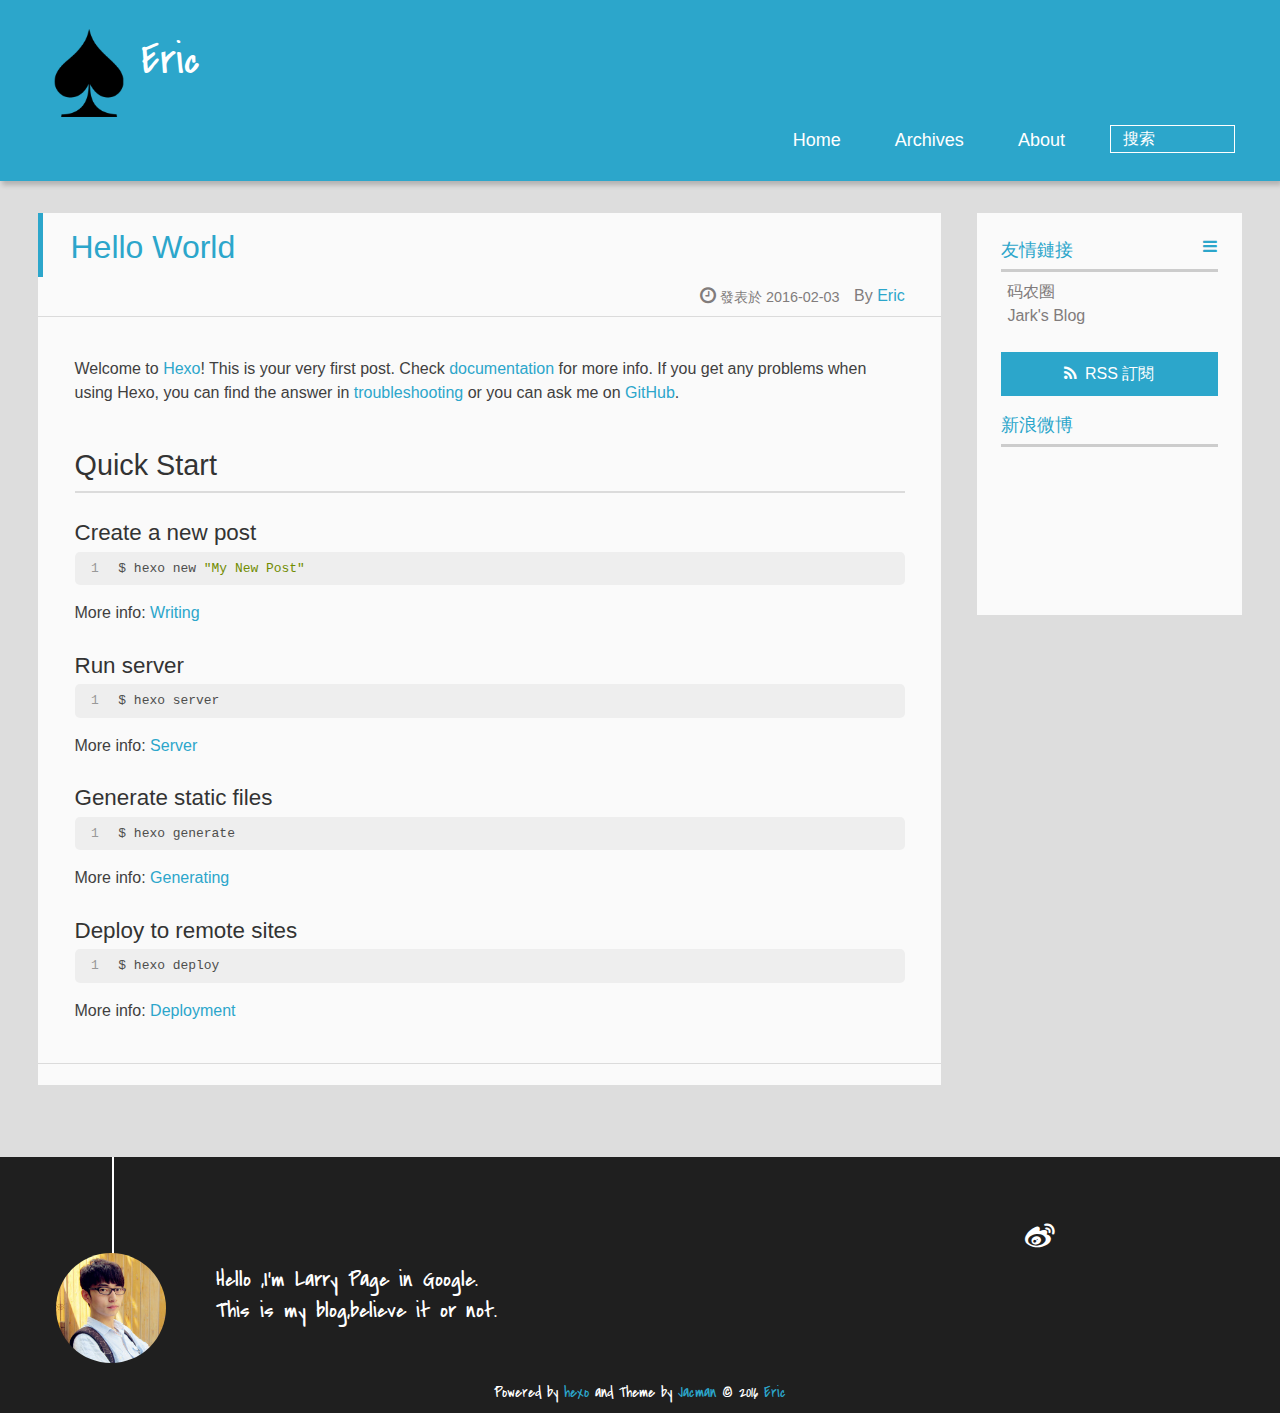
==== commit 6691f645: "Site updated: 2016-02-03 23:02:58" ====
--- a/index.html
+++ b/index.html
@@ -1,229 +1,99 @@
-<!DOCTYPE html>
-<html>
+
+ <!DOCTYPE HTML>
+<html >
 <head>
-  <meta charset="utf-8">
-  
-  <meta http-equiv="X-UA-Compatible" content="IE=edge" >
-  <title>Hexo</title>
-  <meta name="viewport" content="width=device-width, initial-scale=1, maximum-scale=1">
-  <meta name="description">
+  <meta charset="UTF-8">
+  
+    <title>Eric</title>
+    <meta name="viewport" content="width=device-width, initial-scale=1,user-scalable=no">
+    
+    <meta name="author" content="Eric">
+    
+
+    
+    <meta name="description">
 <meta property="og:type" content="website">
-<meta property="og:title" content="Hexo">
+<meta property="og:title" content="Eric">
 <meta property="og:url" content="http://yoursite.com/index.html">
-<meta property="og:site_name" content="Hexo">
+<meta property="og:site_name" content="Eric">
 <meta property="og:description">
 <meta name="twitter:card" content="summary">
-<meta name="twitter:title" content="Hexo">
+<meta name="twitter:title" content="Eric">
 <meta name="twitter:description">
-  
-    <link rel="alternative" href="/atom.xml" title="Hexo" type="application/atom+xml">
-  
-  
-    <link rel="icon" href="/favicon.png">
-  
-  <link rel="stylesheet" href="/css/style.css" type="text/css">
+
+    
+    <link rel="alternative" href="/atom.xml" title="Eric" type="application/atom+xml">
+    
+    
+    <link rel="icon" href="/img/favicon.ico">
+    
+    
+    <link rel="apple-touch-icon" href="/img/jacman.jpg">
+    <link rel="apple-touch-icon-precomposed" href="/img/jacman.jpg">
+    
+    <link rel="stylesheet" href="/css/style.css" type="text/css">
 </head>
 
-<body>
-  <div id="container">
-    <div class="left-col">
-    <div class="overlay"></div>
-<div class="intrude-less">
-	<header id="header" class="inner">
-		<a href="/" class="profilepic">
+  <body>
+    <header>
+      
+<div>
+		
+			<div id="imglogo">
+				<a href="/"><img src="/img/logo.png" alt="Eric" title="Eric"/></a>
+			</div>
 			
-			<img lazy-src="null" class="js-avatar">
-			
-		</a>
-
-		<hgroup>
-		  <h1 class="header-author"><a href="/">John Doe</a></h1>
-		</hgroup>
-
-		
-
-		
-			<div class="switch-btn">
-				<div class="icon">
-					<div class="icon-ctn">
-						<div class="icon-wrap icon-house" data-idx="0">
-							<div class="birdhouse"></div>
-							<div class="birdhouse_holes"></div>
-						</div>
-						<div class="icon-wrap icon-ribbon hide" data-idx="1">
-							<div class="ribbon"></div>
-						</div>
-						
-						<div class="icon-wrap icon-link hide" data-idx="2">
-							<div class="loopback_l"></div>
-							<div class="loopback_r"></div>
-						</div>
-						
-						
-						<div class="icon-wrap icon-me hide" data-idx="3">
-							<div class="user"></div>
-							<div class="shoulder"></div>
-						</div>
-						
-					</div>
+			<div id="textlogo">
+				<h1 class="site-name"><a href="/" title="Eric">Eric</a></h1>
+				<h2 class="blog-motto"></h2>
+			</div>
+			<div class="navbar"><a class="navbutton navmobile" href="#" title="菜單">
+			</a></div>
+			<nav class="animated">
+				<ul>
+					<ul>
+					 
+						<li><a href="/">Home</a></li>
 					
-				</div>
-				<div class="tips-box hide">
-					<div class="tips-arrow"></div>
-					<ul class="tips-inner">
-						<li>菜单</li>
-						<li>標籤</li>
-						
-						<li>友情链接</li>
-						
-						
-						<li>關於</li>
-						
-					</ul>
-				</div>
-			</div>
-		
-
-		<div class="switch-area">
-			<div class="switch-wrap">
-				<section class="switch-part switch-part1">
-					<nav class="header-menu">
-						<ul>
-						
-							<li><a href="/">主页</a></li>
-				        
-							<li><a href="/archives">所有文章</a></li>
-				        
-						</ul>
-					</nav>
-					<nav class="header-nav">
-						<div class="social">
-							
-								<a class="github" target="_blank" href="/#" title="github">github</a>
-					        
-								<a class="weibo" target="_blank" href="/#" title="weibo">weibo</a>
-					        
-								<a class="rss" target="_blank" href="/#" title="rss">rss</a>
-					        
-								<a class="zhihu" target="_blank" href="/#" title="zhihu">zhihu</a>
-					        
-						</div>
-					</nav>
-				</section>
-				
-				
-				<section class="switch-part switch-part2">
-					<div class="widget tagcloud" id="js-tagcloud">
-						
-					</div>
-				</section>
-				
-				
-				
-				<section class="switch-part switch-part3">
-					<div id="js-friends">
+						<li><a href="/archives">Archives</a></li>
 					
-			          <a target="_blank" class="main-nav-link switch-friends-link" href="http://localhost:4000/">奥巴马的博客</a>
-			        
-			          <a target="_blank" class="main-nav-link switch-friends-link" href="http://localhost:4000/">卡卡的美丽传说</a>
-			        
-			          <a target="_blank" class="main-nav-link switch-friends-link" href="http://localhost:4000/">本泽马的博客</a>
-			        
-			          <a target="_blank" class="main-nav-link switch-friends-link" href="http://localhost:4000/">吉格斯的博客</a>
-			        
-			          <a target="_blank" class="main-nav-link switch-friends-link" href="http://localhost:4000/">习大大大不同</a>
-			        
-			          <a target="_blank" class="main-nav-link switch-friends-link" href="http://localhost:4000/">托蒂的博客</a>
-			        
-			        </div>
-				</section>
-				
-
-				
-				
-				<section class="switch-part switch-part4">
-				
-					<div id="js-aboutme">我是谁，我从哪里来，我到哪里去？我就是我，是颜色不一样的吃货…</div>
-				</section>
-				
-			</div>
-		</div>
-	</header>				
-</div>
-
-    </div>
-    <div class="mid-col">
-      <nav id="mobile-nav">
-  	<div class="overlay">
-  		<div class="slider-trigger"></div>
-  		<h1 class="header-author js-mobile-header hide">John Doe</h1>
-  	</div>
-	<div class="intrude-less">
-		<header id="header" class="inner">
-			<div class="profilepic">
-			
-				<img lazy-src="null" class="js-avatar">
-			
-			</div>
-			<hgroup>
-			  <h1 class="header-author">John Doe</h1>
-			</hgroup>
-			
-			<nav class="header-menu">
-				<ul>
-				
-					<li><a href="/">主页</a></li>
-		        
-					<li><a href="/archives">所有文章</a></li>
-		        
-		        <div class="clearfix"></div>
+						<li><a href="/about">About</a></li>
+					
+					<li>
+ 					
+					<form class="search" action="//google.com/search" method="get" accept-charset="utf-8">
+						<label>Search</label>
+						<input type="search" id="search" name="q" autocomplete="off" maxlength="20" placeholder="搜索" />
+						<input type="hidden" name="q" value="site:yoursite.com">
+					</form>
+					
+					</li>
 				</ul>
-			</nav>
-			<nav class="header-nav">
-				<div class="social">
-					
-						<a class="github" target="_blank" href="/#" title="github">github</a>
-			        
-						<a class="weibo" target="_blank" href="/#" title="weibo">weibo</a>
-			        
-						<a class="rss" target="_blank" href="/#" title="rss">rss</a>
-			        
-						<a class="zhihu" target="_blank" href="/#" title="zhihu">zhihu</a>
-			        
-				</div>
-			</nav>
-		</header>				
-	</div>
-</nav>
-
-      <div class="body-wrap">
-  
-    <article id="post-hello-world" class="article article-type-post" itemscope itemprop="blogPost">
-  
-    <div class="article-meta">
-      <a href="/2016/02/03/hello-world/" class="article-date">
-  	<time datetime="2016-02-03T13:24:33.178Z" itemprop="datePublished">2016-02-03</time>
-</a>
-    </div>
-  
-  <div class="article-inner">
-    
-      <input type="hidden" class="isFancy" />
-    
-    
-      <header class="article-header">
-        
-  
-    <h1 itemprop="name">
-      <a class="article-title" href="/2016/02/03/hello-world/">Hello World</a>
-    </h1>
-  
-
-      </header>
-      
-    
-    <div class="article-entry" itemprop="articleBody">
-      
+			</nav>			
+</div>
+    </header>
+    <div id="container">
+      <div id="main">
+
+   
+    
+    <article class="post-expand post" itemprop="articleBody"> 
+        <header class="article-info clearfix">
+  <h1 itemprop="name">
+    
+      <a href="/2016/02/03/hello-world/" title="Hello World" itemprop="url">Hello World</a>
+  </h1>
+  <p class="article-author">By
+       
+		<a href="/about" title="Eric" target="_blank" itemprop="author">Eric</a>
+		
+  <p class="article-time">
+    <time datetime="2016-02-03T13:24:33.178Z" itemprop="datePublished"> 發表於 2016-02-03</time>
+    
+  </p>
+</header>
+    <div class="article-content">
+        
         <p>Welcome to <a href="http://hexo.io/" target="_blank" rel="external">Hexo</a>! This is your very first post. Check <a href="http://hexo.io/docs/" target="_blank" rel="external">documentation</a> for more info. If you get any problems when using Hexo, you can find the answer in <a href="http://hexo.io/docs/troubleshooting.html" target="_blank" rel="external">troubleshooting</a> or you can ask me on <a href="https://github.com/hexojs/hexo/issues" target="_blank" rel="external">GitHub</a>.</p>
 <h2 id="Quick_Start"><a href="#Quick_Start" class="headerlink" title="Quick Start"></a>Quick Start</h2><h3 id="Create_a_new_post"><a href="#Create_a_new_post" class="headerlink" title="Create a new post"></a>Create a new post</h3><figure class="highlight bash"><table><tr><td class="gutter"><pre><span class="line">1</span><br></pre></td><td class="code"><pre><span class="line">$ hexo new <span class="string">"My New Post"</span></span><br></pre></td></tr></table></figure>
 <p>More info: <a href="http://hexo.io/docs/writing.html" target="_blank" rel="external">Writing</a></p>
@@ -234,92 +104,242 @@
 <h3 id="Deploy_to_remote_sites"><a href="#Deploy_to_remote_sites" class="headerlink" title="Deploy to remote sites"></a>Deploy to remote sites</h3><figure class="highlight bash"><table><tr><td class="gutter"><pre><span class="line">1</span><br></pre></td><td class="code"><pre><span class="line">$ hexo deploy</span><br></pre></td></tr></table></figure>
 <p>More info: <a href="http://hexo.io/docs/deployment.html" target="_blank" rel="external">Deployment</a></p>
 
-      
+        
+        
+        <p class="article-more-link">
+          
+       </p>
     </div>
-    
-    <div class="article-info article-info-index">
-      
-      
-      
-
-      
-      <div class="clearfix"></div>
+    <footer class="article-footer clearfix">
+<div class="article-catetags">
+
+
+</div>
+
+
+
+
+<div class="comments-count">
+	
+</div>
+
+</footer>
+
+
+    </article>
+
+
+
+
+
+
+
+</div>
+      <div class="openaside"><a class="navbutton" href="#" title="顯示側邊欄"></a></div>
+
+<div id="asidepart">
+<div class="closeaside"><a class="closebutton" href="#" title="隱藏側邊欄"></a></div>
+<aside class="clearfix">
+
+  
+
+
+  
+
+  
+
+  <div class="linkslist">
+  <p class="asidetitle">友情鏈接</p>
+    <ul>
+        
+          <li>
+            
+            	<a href="https://coderq.com" target="_blank" title="一个面向程序员交流分享的新一代社区">码农圈</a>
+            
+          </li>
+        
+          <li>
+            
+            	<a href="http://wuchong.me" target="_blank" title="Jark&#39;s Blog">Jark&#39;s Blog</a>
+            
+          </li>
+        
+    </ul>
+</div>
+
+  
+
+
+  <div class="rsspart">
+	<a href="/atom.xml" target="_blank" title="rss">RSS 訂閱</a>
+</div>
+
+  <div class="weiboshow">
+  <p class="asidetitle">新浪微博</p>
+    <iframe width="100%" height="119" class="share_self"  frameborder="0" scrolling="no" src="http://widget.weibo.com/weiboshow/index.php?language=&width=0&height=119&fansRow=2&ptype=1&speed=0&skin=9&isTitle=1&noborder=1&isWeibo=0&isFans=0&uid=null&verifier=b3593ceb&dpc=1"></iframe>
+</div>
+
+
+</aside>
+</div>
     </div>
-    
-  </div>
-  
-</article>
-
-
-
-
-
-
-
-
-
-  
-  
-</div>
-      <footer id="footer">
-  <div class="outer">
-    <div id="footer-info">
-    	<div class="footer-left">
-    		&copy; 2016 John Doe
-    	</div>
-      	<div class="footer-right">
-      		<a href="http://hexo.io/" target="_blank">Hexo</a>  Theme <a href="https://github.com/litten/hexo-theme-yilia" target="_blank">Yilia</a> by Litten
-      	</div>
-    </div>
-  </div>
+    <footer><div id="footer" >
+	
+	<div class="line">
+		<span></span>
+		<div class="author"></div>
+	</div>
+	
+	
+	<section class="info">
+		<p> Hello ,I&#39;m Larry Page in Google. <br/>
+			This is my blog,believe it or not.</p>
+	</section>
+	 
+	<div class="social-font" class="clearfix">
+		
+		<a href="http://weibo.com/2176287895" target="_blank" class="icon-weibo" title="微博"></a>
+		
+		
+		
+		
+		
+		
+		
+		
+		
+		
+	</div>
+			
+		
+
+		<p class="copyright">
+		Powered by <a href="http://hexo.io" target="_blank" title="hexo">hexo</a> and Theme by <a href="https://github.com/wuchong/jacman" target="_blank" title="Jacman">Jacman</a> © 2016 
+		
+		<a href="/about" target="_blank" title="Eric">Eric</a>
+		
+		
+		</p>
+</div>
 </footer>
-    </div>
-    
-  <link rel="stylesheet" href="/fancybox/jquery.fancybox.css" type="text/css">
-
-
-<script>
-	var yiliaConfig = {
-		fancybox: true,
-		mathjax: true,
-		animate: true,
-		isHome: true,
-		isPost: false,
-		isArchive: false,
-		isTag: false,
-		isCategory: false,
-		open_in_new: false
-	}
-</script>
-<script src="http://7.url.cn/edu/jslib/comb/require-2.1.6,jquery-1.9.1.min.js" type="text/javascript"></script>
-<script src="/js/main.js" type="text/javascript"></script>
-
-
-
-
-
-
-<script type="text/x-mathjax-config">
-MathJax.Hub.Config({
-    tex2jax: {
-        inlineMath: [ ['$','$'], ["\\(","\\)"]  ],
-        processEscapes: true,
-        skipTags: ['script', 'noscript', 'style', 'textarea', 'pre', 'code']
+    <script src="/js/jquery-2.0.3.min.js"></script>
+<script src="/js/jquery.imagesloaded.min.js"></script>
+<script src="/js/gallery.js"></script>
+<script src="/js/jquery.qrcode-0.12.0.min.js"></script>
+
+<script type="text/javascript">
+$(document).ready(function(){ 
+  $('.navbar').click(function(){
+    $('header nav').toggleClass('shownav');
+  });
+  var myWidth = 0;
+  function getSize(){
+    if( typeof( window.innerWidth ) == 'number' ) {
+      myWidth = window.innerWidth;
+    } else if( document.documentElement && document.documentElement.clientWidth) {
+      myWidth = document.documentElement.clientWidth;
+    };
+  };
+  var m = $('#main'),
+      a = $('#asidepart'),
+      c = $('.closeaside'),
+      o = $('.openaside');
+  c.click(function(){
+    a.addClass('fadeOut').css('display', 'none');
+    o.css('display', 'block').addClass('fadeIn');
+    m.addClass('moveMain');
+  });
+  o.click(function(){
+    o.css('display', 'none').removeClass('beforeFadeIn');
+    a.css('display', 'block').removeClass('fadeOut').addClass('fadeIn');      
+    m.removeClass('moveMain');
+  });
+  $(window).scroll(function(){
+    o.css("top",Math.max(80,260-$(this).scrollTop()));
+  });
+  
+  $(window).resize(function(){
+    getSize(); 
+    if (myWidth >= 1024) {
+      $('header nav').removeClass('shownav');
+    }else{
+      m.removeClass('moveMain');
+      a.css('display', 'block').removeClass('fadeOut');
+      o.css('display', 'none');
+        
     }
-});
-
-MathJax.Hub.Queue(function() {
-    var all = MathJax.Hub.getAllJax(), i;
-    for(i=0; i < all.length; i += 1) {
-        all[i].SourceElement().parentNode.className += ' has-jax';                 
-    }       
+  });
 });
 </script>
 
-<script type="text/javascript" src="http://cdn.mathjax.org/mathjax/latest/MathJax.js?config=TeX-AMS-MML_HTMLorMML">
+
+
+
+
+
+
+
+
+
+<link rel="stylesheet" href="/fancybox/jquery.fancybox.css" media="screen" type="text/css">
+<script src="/fancybox/jquery.fancybox.pack.js"></script>
+<script type="text/javascript">
+$(document).ready(function(){ 
+  $('.article-content').each(function(i){
+    $(this).find('img').each(function(){
+      if ($(this).parent().hasClass('fancybox')) return;
+      var alt = this.alt;
+      if (alt) $(this).after('<span class="caption">' + alt + '</span>');
+      $(this).wrap('<a href="' + this.src + '" title="' + alt + '" class="fancybox"></a>');
+    });
+    $(this).find('.fancybox').each(function(){
+      $(this).attr('rel', 'article' + i);
+    });
+  });
+  if($.fancybox){
+    $('.fancybox').fancybox();
+  }
+}); 
 </script>
 
 
-  </div>
-</body>
-</html>+
+<!-- Analytics Begin -->
+
+
+
+<script>
+var _hmt = _hmt || [];
+(function() {
+  var hm = document.createElement("script");
+  hm.src = "//hm.baidu.com/hm.js?e6d1f421bbc9962127a50488f9ed37d1";
+  var s = document.getElementsByTagName("script")[0]; 
+  s.parentNode.insertBefore(hm, s);
+})();
+</script>
+
+
+
+<!-- Analytics End -->
+
+<!-- Totop Begin -->
+
+	<div id="totop">
+	<a title="返回頂部"><img src="/img/scrollup.png"/></a>
+	</div>
+	<script src="/js/totop.js"></script>
+
+<!-- Totop End -->
+
+<!-- MathJax Begin -->
+<!-- mathjax config similar to math.stackexchange -->
+
+
+<!-- MathJax End -->
+
+<!-- Tiny_search Begin -->
+
+<!-- Tiny_search End -->
+
+  </body>
+ </html>
--- a/css/style.css
+++ b/css/style.css
@@ -1,2294 +1,9 @@
-body {
-  width: 100%;
-}
-body:before,
-body:after {
-  content: "";
-  display: table;
-}
-body:after {
-  clear: both;
-}
-@font-face {
-  font-family: 'FontAwesome';
-  src: url("fonts/fontawesome-webfont.eot");
-  src: url("fonts/fontawesome-webfont.eot?#iefix") format("embedded-opentype"), url("fonts/fontawesome-webfont.woff") format("woff"), url("fonts/fontawesome-webfont.ttf") format("truetype"), url("fonts/fontawesome-webfont.svgz#FontAwesomeRegular") format("svg"), url("fonts/fontawesome-webfont.svg#FontAwesomeRegular") format("svg");
-  font-weight: normal;
-  font-style: normal;
-}
-html,
-body,
-div,
-span,
-applet,
-object,
-iframe,
-h1,
-h2,
-h3,
-h4,
-h5,
-h6,
-p,
-blockquote,
-pre,
-a,
-abbr,
-acronym,
-address,
-big,
-cite,
-code,
-del,
-dfn,
-em,
-img,
-ins,
-kbd,
-q,
-s,
-samp,
-small,
-strike,
-strong,
-sub,
-sup,
-tt,
-var,
-dl,
-dt,
-dd,
-ol,
-ul,
-li,
-fieldset,
-form,
-label,
-legend,
-table,
-caption,
-tbody,
-tfoot,
-thead,
-tr,
-th,
-td {
-  margin: 0;
-  padding: 0;
-  border: 0;
-  outline: 0;
-  font-weight: inherit;
-  font-style: inherit;
-  font-family: inherit;
-  font-size: 100%;
-  vertical-align: baseline;
-}
-body {
-  line-height: 1;
-  color: #000;
-  background: #fff;
-}
-ol,
-ul {
-  list-style: none;
-}
-table {
-  border-collapse: separate;
-  border-spacing: 0;
-  vertical-align: middle;
-}
-caption,
-th,
-td {
-  text-align: left;
-  font-weight: normal;
-  vertical-align: middle;
-}
-a img {
-  border: none;
-}
-ol {
-  list-style: decimal;
-  padding-left: 20px;
-}
-ul {
-  list-style: none;
-}
-input,
-button {
-  margin: 0;
-  padding: 0;
-}
-input::-moz-focus-inner,
-button::-moz-focus-inner {
-  border: 0;
-  padding: 0;
-}
-@font-face {
-  font-family: FontAwesome;
-  font-style: normal;
-  font-weight: normal;
-  src: url("fonts/fontawesome-webfont.eot?v=#4.0.3");
-  src: url("fonts/fontawesome-webfont.eot?#iefix&v=#4.0.3") format("embedded-opentype"), url("fonts/fontawesome-webfont.woff?v=#4.0.3") format("woff"), url("fonts/fontawesome-webfont.ttf?v=#4.0.3") format("truetype"), url("fonts/fontawesome-webfont.svg#fontawesomeregular?v=#4.0.3") format("svg");
-}
-html,
-body,
-#container {
-  height: 100%;
-}
-body {
-  font-family: "微软雅黑", "HelveticaNeue-Light", "Helvetica Neue Light", "Helvetica Neue", Helvetica, Arial, sans-serif;
-  font-size: 16px;
-  background: #fff;
-  color: rgba(0,0,0,0.6);
-  -webkit-overflow-scrolling: touch;
-}
-h1,
-h2,
-h3 {
-  display: block;
-}
-h1 {
-  font-size: 1.5em;
-}
-h2 {
-  font-size: 1.3em;
-}
-h3 {
-  font-size: 1.1em;
-}
-h4,
-h5,
-h6 {
-  font-size: 1em;
-}
-a {
-  text-decoration: none;
-  outline-width: 0;
-  color: #258fb8;
-  outline: none;
-}
-.alignleft {
-  float: left;
-}
-.alignright {
-  float: right;
-}
-.clearfix {
-  *zoom: 1;
-}
-.clearfix:after {
-  content: "";
-  display: table;
-  clear: both;
-}
-.inner {
-  width: 1000px;
-  margin: 0 auto;
-}
-.hide {
-  display: none;
-}
-@media screen and (max-width: 1040px) {
-  .inner {
-    width: 100%;
-  }
-}
-#container {
-  position: relative;
-  min-height: 100%;
-}
-#container #mobile-nav {
-  display: none;
-}
-#container #mobile-nav .overlay {
-  height: 110px;
-  position: absolute;
-  width: 100%;
-  background: #4d4d4d;
-}
-#container #mobile-nav .overlay.fixed {
-  position: fixed;
-  height: 42px;
-  z-index: 99;
-}
-#container #mobile-nav #header {
-  padding: 10px 0 0 0;
-}
-#container #mobile-nav #header .profilepic {
-  display: block;
-  position: relative;
-  z-index: 100;
-}
-#container #mobile-nav #header .header-menu {
-  height: auto;
-  margin: 10px;
-}
-#container #mobile-nav #header .header-menu ul {
-  text-align: center;
-  cursor: default;
-}
-#container #mobile-nav #header .header-menu li {
-  display: inline-block;
-  margin: 3px;
-}
-#container .left-col {
-  background: #fff;
-  width: 300px;
-  position: fixed;
-  opacity: 1;
-  -webkit-transition: all 0.2s ease-in;
-  -moz-transition: all 0.2s ease-in;
-  -ms-transition: all 0.2s ease-in;
-  transition: all 0.2s ease-in;
-  height: 100%;
-}
-#container .left-col .overlay {
-  width: 100%;
-  height: 180px;
-  background-color: #000;
-  position: absolute;
-  opacity: 0.7;
-}
-#container .left-col .intrude-less {
-  width: 76%;
-  text-align: center;
-  margin: 112px auto 0;
-}
-#container .mid-col {
-  position: absolute;
-  right: 0;
-  min-height: 100%;
-  background: #eaeaea;
-  left: 300px;
-  width: auto;
-}
-@media screen and (max-width: 800px) {
-  #container .left-col {
-    display: none;
-  }
-  #container .mid-col {
-    left: 0;
-  }
-  #container #header .header-nav {
-    position: relative;
-  }
-  #container .header-author.fixed {
-    position: fixed;
-    top: -13px;
-    width: 100%;
-    color: #ddd;
-  }
-  #container .overlay .slider-trigger {
-    position: absolute;
-    z-index: 101;
-    bottom: 0;
-    left: 0;
-    width: 42px;
-    height: 42px;
-  }
-  #container .overlay .slider-trigger:hover {
-    background: #444;
-  }
-  #container .overlay .slider-trigger:before {
-    color: #ddd;
-    content: "\f00b";
-    font: 16px FontAwesome;
-    width: 16px;
-    height: 16px;
-    margin-left: 9px;
-    margin-top: 14px;
-    display: block;
-  }
-  #container .article-header {
-    border-left: none;
-    padding: 0;
-    border-bottom: 1px dotted #ddd;
-  }
-  #container .article-header h1 {
-    margin-bottom: 10px;
-  }
-  #container .header-subtitle {
-    padding: 0 24px;
-  }
-  #container .article-info-index.article-info {
-    padding-top: 10px;
-    margin: 0;
-    border-top: 1px solid #ddd;
-  }
-  #container .article-info-post.article-info {
-    margin: 0;
-    padding-top: 10px;
-    border: none;
-  }
-  #container .article-more-link a {
-    float: right;
-  }
-  #container #viewer-box .viewer-box-l {
-    font-size: 14px;
-  }
-  #container .article {
-    padding: 10px;
-    margin: 10px;
-    font-size: 14px;
-  }
-  #container .article .article-entry {
-    padding-left: 0;
-    padding-right: 0;
-    padding-top: 10px;
-  }
-  #container .article .article-title {
-    font-size: 18px;
-    max-width: 185px;
-    display: block;
-    margin: 0;
-  }
-  #container .article .article-meta {
-    width: auto;
-    height: 30px;
-    margin-top: -5px;
-    position: ralative;
-  }
-  #container .article .article-meta .article-date {
-    font-size: 12px;
-    -webkit-border-radius: 0;
-    border-radius: 0;
-    color: #666;
-    background: none;
-    height: auto;
-    padding: 0;
-    margin: 0;
-    width: 100%;
-    text-align: left;
-    margin-left: 10px;
-  }
-  #container .article .article-meta .article-date time {
-    width: auto;
-    float: right;
-    margin-right: 10px;
-  }
-  #container .article .article-meta .article-tag-list {
-    margin-top: 7px;
-    position: absolute;
-    right: 10px;
-    top: 0;
-  }
-  #container .article .article-meta .article-tag-list:before {
-    float: left;
-    margin-top: 1px;
-    left: 0;
-  }
-  #container .article .article-meta .article-tag-list .article-tag-list-item {
-    float: left;
-    padding-left: 0;
-    width: auto;
-    max-width: 83px;
-  }
-  #container .article .article-meta .article-category {
-    margin-top: 7px;
-    position: absolute;
-    right: 10px;
-    top: -30px;
-  }
-  #container .article .article-meta .article-category:before {
-    float: left;
-    margin-top: 1px;
-    left: 15px;
-  }
-  #container .article .article-meta .article-category .article-category-link {
-    max-width: 83px;
-    width: auto;
-    padding-left: 10px;
-  }
-  #container .article .article-nav-link-wrap {
-    margin: 5px 0;
-  }
-  #container .article .article-nav-link-wrap strong {
-    float: left;
-    margin-right: 5px;
-  }
-  #container .article #article-nav-older {
-    float: none;
-    display: block;
-  }
-  #container .share {
-    padding: 3px 10px;
-  }
-  #container .duoshuo {
-    padding: 0 13px;
-  }
-  #container #disqus_thread {
-    padding: 0 13px;
-  }
-  #container #mobile-nav {
-    display: block;
-  }
-  #container #page-nav .extend {
-    opacity: 1;
-  }
-  #container .instagram .open-ins {
-    left: 2px;
-    top: -30px;
-    color: #aaa;
-  }
-  #container .info-on-right {
-    float: initial;
-  }
-  #container .archives-wrap {
-    margin: 10px 10px 0px;
-    padding: 10px;
-  }
-  #container .archives-wrap .archive-article-title {
-    font-size: 14px;
-  }
-  #container .archives-wrap .archive-year-wrap {
-    position: relative;
-    padding: 0 0 0 0;
-  }
-  #container .archives-wrap .archive-year-wrap a {
-    padding: 0 0 0 0;
-  }
-  #container .archives-wrap .article-meta .archive-article-date {
-    font-size: 12px;
-    margin-right: 10px;
-    margin-top: -5px;
-  }
-  #container .archives-wrap .article-meta .article-tag-list-link {
-    font-size: 12px;
-  }
-  #container .archives .archive-article {
-    padding: 10px 0;
-    margin-left: 0;
-  }
-  #container #footer .footer-left {
-    float: initial;
-    margin-bottom: 10px;
-  }
-  #container #footer .footer-right {
-    float: initial;
-  }
-}
-.header-author {
-  text-align: center;
-  margin: 0.67em 0;
-  font-family: Roboto, "Roboto", serif;
-  font-size: 30px;
-  -webkit-transition: 0.3s;
-  -moz-transition: 0.3s;
-  -ms-transition: 0.3s;
-  transition: 0.3s;
-}
-#header {
-  width: 100%;
-}
-#header a {
-  color: #696969;
-}
-#header a:hover {
-  color: #b0a0aa;
-}
-#header .profilepic {
-  text-align: center;
-  display: block;
-  border: 5px solid #fff;
-  -webkit-border-radius: 300px;
-  border-radius: 300px;
-  width: 128px;
-  height: 128px;
-  margin: 0 auto;
-  position: relative;
-  overflow: hidden;
-  background: #88acdb;
-  -webkit-transition: all 0.2s ease-in;
-  display: -webkit-box;
-  -webkit-box-orient: horizontal;
-  -webkit-box-pack: center;
-  -webkit-box-align: center;
-  text-align: center;
-}
-#header .profilepic img {
-  width: 20%;
-  height: 20%;
-  -webkit-border-radius: 300px;
-  border-radius: 300px;
-  opacity: 0;
-  -webkit-transition: all 0.2s ease-in;
-}
-#header .profilepic img.show {
-  width: 100%;
-  height: 100%;
-  opacity: 1;
-}
-#header .header-subtitle {
-  text-align: center;
-  color: #999;
-  font-size: 14px;
-  line-height: 25px;
-  overflow: hidden;
-  text-overflow: ellipsis;
-  display: -webkit-box;
-  -webkit-line-clamp: 2;
-  -webkit-box-orient: vertical;
-}
-#header .header-menu {
-  font-weight: 300;
-  line-height: 31px;
-  cursor: pointer;
-  text-transform: uppercase;
-  float: none;
-  min-height: 150px;
-  margin-left: -12px;
-  text-align: center;
-  display: -webkit-box;
-  -webkit-box-orient: horizontal;
-  -webkit-box-pack: center;
-  -webkit-box-align: center;
-}
-#header .header-menu li {
-  cursor: default;
-}
-#header .header-menu li a {
-  font-size: 14px;
-  min-width: 300px;
-}
-#header .switch-area {
-  position: relative;
-  width: 100%;
-  overflow: hidden;
-  min-height: 500px;
-  font-size: 14px;
-}
-#header .switch-area .switch-wrap {
-  -webkit-transition: -webkit-transform 0.3s ease-in;
-  -moz-transition: -moz-transform 0.3s ease-in;
-  -ms-transition: -ms-transform 0.3s ease-in;
-  transition: transform 0.3s ease-in;
-  position: relative;
-}
-#header .turn-left {
-  -webkit-transform: translate(-100%, 0);
-  -moz-transform: translate(-100%, 0);
-  -ms-transform: translate(-100%, 0);
-  transform: translate(-100%, 0);
-}
-#header .header-nav {
-  width: 100%;
-  position: absolute;
-  -webkit-transition: -webkit-transform 0.3s ease-in;
-  -moz-transition: -moz-transform 0.3s ease-in;
-  -ms-transition: -ms-transform 0.3s ease-in;
-  transition: transform 0.3s ease-in;
-}
-#header .header-nav .social {
-  margin-right: 15px;
-  margin-top: 10px;
-  text-align: center;
-}
-#header .header-nav .social a {
-  -webkit-border-radius: 50%;
-  border-radius: 50%;
-  display: -moz-inline-stack;
-  display: inline-block;
-  vertical-align: middle;
-  *vertical-align: auto;
-  zoom: 1;
-  *display: inline;
-  text-indent: -9999px;
-  margin: 0 8px 15px 8px;
-  opacity: 0.7;
-  width: 28px;
-  height: 28px;
-  -webkit-transition: 0.3s;
-  -moz-transition: 0.3s;
-  -ms-transition: 0.3s;
-  transition: 0.3s;
-}
-#header .header-nav .social a:hover {
-  opacity: 1;
-}
-#header .header-nav .social a:last-of-type {
-  margin-right: 0;
-}
-#header .header-nav .social a.weibo {
-  background: url("/img/weibo.png") center no-repeat #aaf;
-  border: 1px solid #aaf;
-}
-#header .header-nav .social a.weibo:hover {
-  border: 1px solid #aaf;
-}
-#header .header-nav .social a.rss {
-  background: url("/img/rss.png") center no-repeat #ef7522;
-  border: 1px solid #ef7522;
-}
-#header .header-nav .social a.rss:hover {
-  border: 1px solid #cf5d0f;
-}
-#header .header-nav .social a.github {
-  background: url("/img/github.png") center no-repeat #afb6ca;
-  border: 1px solid #afb6ca;
-}
-#header .header-nav .social a.github:hover {
-  border: 1px solid #909ab6;
-}
-#header .header-nav .social a.facebook {
-  background: url("/img/facebook.png") center no-repeat #3b5998;
-  border: 1px solid #3b5998;
-}
-#header .header-nav .social a.facebook:hover {
-  border: 1px solid #2d4373;
-}
-#header .header-nav .social a.google {
-  background: url("/img/google.png") center no-repeat #c83d20;
-  border: 1px solid #c83d20;
-}
-#header .header-nav .social a.google:hover {
-  border: 1px solid #9c3019;
-}
-#header .header-nav .social a.twitter {
-  background: url("/img/twitter.png") center no-repeat #55cff8;
-  border: 1px solid #55cff8;
-}
-#header .header-nav .social a.twitter:hover {
-  border: 1px solid #24c1f6;
-}
-#header .header-nav .social a.linkedin {
-  background: url("/img/linkedin.png") center no-repeat #005a87;
-  border: 1px solid #005a87;
-}
-#header .header-nav .social a.linkedin:hover {
-  border: 1px solid #006b98;
-}
-#header .header-nav .social a.zhihu {
-  background: url("/img/zhihu.png") center no-repeat #0078d8;
-  border: 1px solid #0078d8;
-}
-#header .header-nav .social a.zhihu:hover {
-  border: 1px solid #0078d8;
-}
-#header .header-nav .social a.douban {
-  background: url("/img/douban.png") center no-repeat #06c611;
-  border: 1px solid #06c611;
-}
-#header .header-nav .social a.douban:hover {
-  border: 1px solid #06c611;
-}
-#header .header-nav .social a.mail {
-  background: url("/img/mail.png") center no-repeat #005a87;
-  border: 1px solid #005a87;
-}
-#header .header-nav .social a.mail:hover {
-  border: 1px solid #006b98;
-}
-#header .switch-part {
-  width: 100%;
-  position: absolute;
-}
-#header .switch-part1 {
-  left: 0;
-}
-#header .switch-part2 {
-  left: 100%;
-  top: 20px;
-  overlay-x: hidden;
-  overflow-y: auto;
-  max-height: 200px;
-}
-#header .switch-part3 {
-  left: 200%;
-  line-height: 30px;
-}
-#header .switch-part3 .switch-friends-link {
-  margin-right: 9px;
-  -webkit-border-radius: 3px;
-  border-radius: 3px;
-  padding: 5px;
-}
-#header .switch-part3 .switch-friends-link:hover {
-  background: #88acdb;
-  color: #fff;
-}
-#header .switch-part4 {
-  left: 300%;
-  text-align: left;
-  line-height: 30px;
-}
-.duoshuo {
-  padding: 0 40px;
-}
-#disqus_thread {
-  padding: 0 40px;
-}
-.archives-wrap {
-  position: relative;
-  margin: 0 30px;
-  padding-right: 60px;
-  border-bottom: 1px solid #eee;
-  background: #fff;
-}
-.archives-wrap:first-child {
-  margin-top: 30px;
-}
-.archives-wrap:last-child {
-  margin-bottom: 80px;
-}
-.archives-wrap .archive-year-wrap {
-  line-height: 35px;
-  width: 200px;
-  position: absolute;
-  padding-top: 15px;
-  font-size: 1.8em;
-}
-.archives-wrap .archive-year-wrap a {
-  color: #666;
-  font-weight: bold;
-  padding-left: 48px;
-}
-.archives {
-  position: relative;
-}
-.archives .article-info {
-  border: none;
-}
-.archives .archive-article {
-  margin-left: 200px;
-  padding: 20px 0;
-  border-bottom: 1px solid #eee;
-  border-top: 1px solid #fff;
-  position: relative;
-}
-.archives .archive-article:first-child {
-  border-top: none;
-}
-.archives .archive-article:last-child {
-  border-bottom: none;
-}
-.archives .archive-article-title {
-  font-size: 16px;
-  color: #333;
-  -webkit-transition: color 0.3s;
-  -moz-transition: color 0.3s;
-  -ms-transition: color 0.3s;
-  transition: color 0.3s;
-}
-.archives .archive-article-title:hover {
-  color: #657b83;
-}
-.archives .archive-article-title span {
-  display: block;
-  color: #a8a8a8;
-  font-size: 12px;
-  line-height: 14px;
-  height: 7px;
-  padding-left: 2px;
-}
-.archives .archive-article-title span:before {
-  display: inline-block;
-  content: "“";
-  font-family: serif;
-  font-size: 30px;
-  float: left;
-  margin: 4px 4px 0 -12px;
-  color: #c8c8c8;
-}
-.archive-article-inner .archive-article-header {
-  position: relative;
-}
-.archive-article-inner .article-meta {
-  position: relative;
-  float: right;
-  margin-top: -10px;
-  color: #555;
-  background: none;
-  text-align: right;
-  width: auto;
-}
-.archive-article-inner .article-meta .article-date time {
-  color: #aaa;
-}
-.archive-article-inner .article-meta .archive-article-date,
-.archive-article-inner .article-meta .article-tag-list {
-  margin-right: 30px;
-  display: -moz-inline-stack;
-  display: inline-block;
-  vertical-align: middle;
-  zoom: 1;
-  color: #666;
-  font-size: 14px;
-}
-.archive-article-inner .article-meta .archive-article-date {
-  cursor: default;
-  font-size: 12px;
-  margin-bottom: 5px;
-  margin-top: -10px;
-}
-.archive-article-inner .article-meta .archive-article-date time:before {
-  content: "\f073";
-  color: #999;
-  position: relative;
-  margin-right: 10px;
-  font: 16px FontAwesome;
-}
-.archive-article-inner .article-meta .article-category:before {
-  float: left;
-  margin-top: 1px;
-  left: 15px;
-}
-.archive-article-inner .article-meta .article-category .article-category-link {
-  width: auto;
-  max-width: 83px;
-  padding-left: 10px;
-}
-.archive-article-inner .article-meta .article-tag-list {
-  margin-top: 0px;
-}
-.archive-article-inner .article-meta .article-tag-list:before {
-  left: 15px;
-}
-.archive-article-inner .article-meta .article-tag-list .article-tag-list-item {
-  display: inline-block;
-  width: auto;
-  max-width: 83px;
-  padding-left: 8px;
-  font-size: 12px;
-}
-.body-wrap {
-  margin-bottom: 80px;
-}
-.article {
-  margin: 30px;
-  position: relative;
-  border: 1px solid #ddd;
-  background: #fff;
-  -webkit-transition: all 0.2s ease-in;
-}
-.article.show {
-  visibility: visible;
-  -webkit-animation: cd-bounce-1 0.6s;
-  -moz-animation: cd-bounce-1 0.6s;
-  -webkit-animation: cd-bounce-1 0.6s;
-  -moz-animation: cd-bounce-1 0.6s;
-  -ms-animation: cd-bounce-1 0.6s;
-  animation: cd-bounce-1 0.6s;
-}
-.article.hidden {
-  visibility: hidden;
-}
-.article img {
-  max-width: 100%;
-}
-@-webkit-keyframes cd-bounce-1 {
-  0% {
-    opacity: 0;
-    -webkit-transform: scale(1);
-  }
-  60% {
-    opacity: 1;
-    -webkit-transform: scale(1.01);
-  }
-  100% {
-    -webkit-transform: scale(1);
-  }
-}
-@-moz-keyframes cd-bounce-1 {
-  0% {
-    opacity: 0;
-    -moz-transform: scale(1);
-  }
-  60% {
-    opacity: 1;
-    -moz-transform: scale(1.01);
-  }
-  100% {
-    -moz-transform: scale(1);
-  }
-}
-.article-index {
-  margin-left: 200px;
-  padding: 15px 0;
-  margin-right: 75px;
-}
-.article-index .brief {
-  display: block;
-  color: #a8a8a8;
-  font-size: 12px;
-  line-height: 14px;
-  height: 7px;
-  padding-left: 2px;
-}
-.article-index .brief:before {
-  display: inline-block;
-  content: "“";
-  font-family: serif;
-  font-size: 30px;
-  float: left;
-  margin: 4px 4px 0 -12px;
-  color: #c8c8c8;
-}
-.article-title {
-  color: #696969;
-  margin-left: 0px;
-  font-weight: 300;
-  line-height: 35px;
-  margin-bottom: 20px;
-  font-size: 26px;
-  -webkit-transition: color 0.3s;
-  -moz-transition: color 0.3s;
-  -o-transition: color 0.3s;
-  -webkit-transition: color 0.3s;
-  -moz-transition: color 0.3s;
-  -ms-transition: color 0.3s;
-  transition: color 0.3s;
-}
-.article-title:hover {
-  color: #b0a0aa;
-}
-.article-inner {
-  position: relative;
-  margin-bottom: 20px;
-}
-.article-header {
-  border-left: 5px solid;
-  padding: 15px 0px 15px 25px;
-}
-.article-info.info-on-right {
-  margin: 10px 0 0 0;
-  float: right;
-}
-.article-info-index.article-info {
-  padding-top: 20px;
-  margin: 30px 30px 0 30px;
-  border-top: 1px solid #ddd;
-}
-.article-info-post.article-info {
-  padding: 0;
-  border: none;
-  margin: -30px 0 20px 30px;
-}
-.article-entry {
-  line-height: 1.8em;
-  padding-right: 30px;
-  padding-left: 30px;
-}
-.article-entry p {
-  margin-top: 10px;
-}
-.article-entry p code,
-.article-entry li code {
-  padding: 1px 3px;
-  margin: 0 3px;
-  background: #ddd;
-  border: 1px solid #ccc;
-  font-family: Menlo, Monaco, "Andale Mono", "lucida console", "Courier New", monospace;
-  word-wrap: break-word;
-  font-size: 14px;
-}
-.article-entry blockquote {
-  background: #ddd;
-  border-left: 5px solid #ccc;
-  padding: 15px 20px;
-  margin-top: 10px;
-  border-left: 5px solid #657b83;
-  background: #f6f6f6;
-}
-.article-entry blockquote p {
-  margin-top: 0;
-}
-.article-entry em {
-  font-style: italic;
-}
-.article-entry ul li:before {
-  content: "";
-  width: 6px;
-  height: 6px;
-  border: 1px solid #999;
-  -webkit-border-radius: 10px;
-  border-radius: 10px;
-  background: #aaa;
-  display: inline-block;
-  margin-right: 10px;
-  float: left;
-  margin-top: 12px;
-}
-.article-entry ul,
-.article-entry ol {
-  font-size: 14px;
-  margin: 10px 0px;
-}
-.article-entry li ul,
-.article-entry li ol {
-  margin-left: 30px;
-}
-.article-entry li ul li:before,
-.article-entry li ol li:before {
-  content: "";
-  background: #dedede;
-}
-.article-entry h1 {
-  margin-top: 30px;
-}
-.article-entry h2 {
-  margin-top: 20px;
-  font-weight: 300;
-  color: #574c4c;
-  padding-bottom: 5px;
-  border-bottom: 1px solid #ddd;
-}
-.article-entry h3,
-.article-entry h4,
-.article-entry h5,
-.article-entry h6 {
-  margin-top: 20px;
-  font-weight: 300;
-  color: #574c4c;
-  padding-bottom: 5px;
-  border-bottom: 1px solid #ddd;
-}
-.article-entry video {
-  max-width: 100%;
-}
-.article-entry strong {
-  font-weight: bold;
-}
-.article-entry .caption {
-  display: block;
-  font-size: 0.8em;
-  color: #aaa;
-}
-.article-entry hr {
-  height: 0;
-  margin-top: 20px;
-  margin-bottom: 20px;
-  border-left: 0;
-  border-right: 0;
-  border-top: 1px solid #ddd;
-  border-bottom: 1px solid #fff;
-}
-.article-entry pre {
-  font-size: 1/0.9em;
-  line-height: 1.5;
-  margin-top: 10px;
-  padding: 5px 15px;
-  overflow-x: auto;
-  color: #657b83;
-  font-size: 10px;
-  border: 1px solid #ccc;
-  text-shadow: 0 1px #444;
-  font-family: Menlo, Monaco, "Andale Mono", "lucida console", "Courier New", monospace;
-}
-.article-entry pre code {
-  font-size: 14px;
-}
-.article-entry table {
-  width: 100%;
-  border: 1px solid #dedede;
-  margin: 15px 0;
-  border-collapse: collapse;
-}
-.article-entry table tr,
-.article-entry table td {
-  height: 35px;
-}
-.article-entry table thead tr {
-  background: #f8f8f8;
-}
-.article-entry table tbody tr:hover {
-  background: #efefef;
-}
-.article-entry table td,
-.article-entry table th {
-  border: 1px solid #dedede;
-  padding: 0 10px;
-}
-.article-entry figure table {
-  border: none;
-  width: auto;
-  margin: 0;
-}
-.article-entry figure table tbody tr:hover {
-  background: none;
-}
-.article-meta {
-  width: 150px;
-  font-size: 14;
-  text-align: right;
-  position: absolute;
-  right: 0;
-  top: 23px;
-  text-align: center;
-  z-index: 1;
-}
-.article-meta time {
-  color: #aaa;
-}
-.article-meta time:before {
-  color: #999;
-  content: "\f073";
-  font: 17px FontAwesome;
-  margin-right: 10px;
-}
-.article-more-link {
-  margin-top: 5px;
-  text-align: right;
-}
-.article-more-link a {
-  background: #4d4d4d;
-  color: #fff;
-  font-size: 12px;
-  padding: 2px 8px 4px;
-  line-height: 16px;
-  -webkit-border-radius: 2px;
-  -moz-border-radius: 2px;
-  -webkit-border-radius: 2px;
-  border-radius: 2px;
-  -webkit-transition: background 0.3s;
-  -moz-transition: background 0.3s;
-  -ms-transition: background 0.3s;
-  transition: background 0.3s;
-}
-.article-more-link a:hover {
-  background: #3c3c3c;
-}
-.article-more-link a.hidden {
-  visibility: hidden;
-}
-#article-nav {
-  margin: 80px 0 30px 0;
-  padding-bottom: 10px;
-}
-#article-nav .article-nav-link-wrap {
-  margin: 0px 30px 0px 30px;
-  font-size: 14px;
-  color: #333;
-}
-#article-nav .article-nav-link-wrap .article-nav-title {
-  display: inline-block;
-  font-size: 12px;
-  color: #aaa;
-  -webkit-transition: color 0.3s;
-  -moz-transition: color 0.3s;
-  -ms-transition: color 0.3s;
-  transition: color 0.3s;
-}
-#article-nav .article-nav-link-wrap strong {
-  background: #ddd;
-  color: #fff;
-  -webkit-border-radius: 100%;
-  border-radius: 100%;
-  width: 15px;
-  height: 15px;
-  display: inline-block;
-  text-align: center;
-  -webkit-transition: background 0.3s;
-  -moz-transition: background 0.3s;
-  -ms-transition: background 0.3s;
-  transition: background 0.3s;
-}
-#article-nav .article-nav-link-wrap:hover strong {
-  background: #4d4d4d;
-}
-#article-nav .article-nav-link-wrap:hover .article-nav-title {
-  color: #4d4d4d;
-}
-#article-nav #article-nav-older {
-  float: right;
-}
-@-moz-keyframes cd-bounce-1 {
-  0% {
-    opacity: 0;
-    -webkit-transform: scale(1);
-    -moz-transform: scale(1);
-    -ms-transform: scale(1);
-    -o-transform: scale(1);
-    -webkit-transform: scale(1);
-    -moz-transform: scale(1);
-    -ms-transform: scale(1);
-    transform: scale(1);
-  }
-  60% {
-    opacity: 1;
-    -webkit-transform: scale(1.01);
-    -moz-transform: scale(1.01);
-    -ms-transform: scale(1.01);
-    -o-transform: scale(1.01);
-    -webkit-transform: scale(1.01);
-    -moz-transform: scale(1.01);
-    -ms-transform: scale(1.01);
-    transform: scale(1.01);
-  }
-  100% {
-    -webkit-transform: scale(1);
-    -moz-transform: scale(1);
-    -ms-transform: scale(1);
-    -o-transform: scale(1);
-    -webkit-transform: scale(1);
-    -moz-transform: scale(1);
-    -ms-transform: scale(1);
-    transform: scale(1);
-  }
-}
-@-webkit-keyframes cd-bounce-1 {
-  0% {
-    opacity: 0;
-    -webkit-transform: scale(1);
-    -moz-transform: scale(1);
-    -ms-transform: scale(1);
-    -o-transform: scale(1);
-    -webkit-transform: scale(1);
-    -moz-transform: scale(1);
-    -ms-transform: scale(1);
-    transform: scale(1);
-  }
-  60% {
-    opacity: 1;
-    -webkit-transform: scale(1.01);
-    -moz-transform: scale(1.01);
-    -ms-transform: scale(1.01);
-    -o-transform: scale(1.01);
-    -webkit-transform: scale(1.01);
-    -moz-transform: scale(1.01);
-    -ms-transform: scale(1.01);
-    transform: scale(1.01);
-  }
-  100% {
-    -webkit-transform: scale(1);
-    -moz-transform: scale(1);
-    -ms-transform: scale(1);
-    -o-transform: scale(1);
-    -webkit-transform: scale(1);
-    -moz-transform: scale(1);
-    -ms-transform: scale(1);
-    transform: scale(1);
-  }
-}
-@-o-keyframes cd-bounce-1 {
-  0% {
-    opacity: 0;
-    -webkit-transform: scale(1);
-    -moz-transform: scale(1);
-    -ms-transform: scale(1);
-    -o-transform: scale(1);
-    -webkit-transform: scale(1);
-    -moz-transform: scale(1);
-    -ms-transform: scale(1);
-    transform: scale(1);
-  }
-  60% {
-    opacity: 1;
-    -webkit-transform: scale(1.01);
-    -moz-transform: scale(1.01);
-    -ms-transform: scale(1.01);
-    -o-transform: scale(1.01);
-    -webkit-transform: scale(1.01);
-    -moz-transform: scale(1.01);
-    -ms-transform: scale(1.01);
-    transform: scale(1.01);
-  }
-  100% {
-    -webkit-transform: scale(1);
-    -moz-transform: scale(1);
-    -ms-transform: scale(1);
-    -o-transform: scale(1);
-    -webkit-transform: scale(1);
-    -moz-transform: scale(1);
-    -ms-transform: scale(1);
-    transform: scale(1);
-  }
-}
-@keyframes cd-bounce-1 {
-  0% {
-    opacity: 0;
-    -webkit-transform: scale(1);
-    -moz-transform: scale(1);
-    -ms-transform: scale(1);
-    -o-transform: scale(1);
-    -webkit-transform: scale(1);
-    -moz-transform: scale(1);
-    -ms-transform: scale(1);
-    transform: scale(1);
-  }
-  60% {
-    opacity: 1;
-    -webkit-transform: scale(1.01);
-    -moz-transform: scale(1.01);
-    -ms-transform: scale(1.01);
-    -o-transform: scale(1.01);
-    -webkit-transform: scale(1.01);
-    -moz-transform: scale(1.01);
-    -ms-transform: scale(1.01);
-    transform: scale(1.01);
-  }
-  100% {
-    -webkit-transform: scale(1);
-    -moz-transform: scale(1);
-    -ms-transform: scale(1);
-    -o-transform: scale(1);
-    -webkit-transform: scale(1);
-    -moz-transform: scale(1);
-    -ms-transform: scale(1);
-    transform: scale(1);
-  }
-}
-.archives-wrap {
-  position: relative;
-  margin: 0 30px;
-  padding-right: 60px;
-  border-bottom: 1px solid #eee;
-  background: #fff;
-}
-.archives-wrap:first-child {
-  margin-top: 30px;
-}
-.archives-wrap:last-child {
-  margin-bottom: 80px;
-}
-.archives-wrap .archive-year-wrap {
-  line-height: 35px;
-  width: 200px;
-  position: absolute;
-  padding-top: 15px;
-  font-size: 1.8em;
-}
-.archives-wrap .archive-year-wrap a {
-  color: #666;
-  font-weight: bold;
-  padding-left: 48px;
-}
-.archives {
-  position: relative;
-}
-.archives .article-info {
-  border: none;
-}
-.archives .archive-article {
-  margin-left: 200px;
-  padding: 20px 0;
-  border-bottom: 1px solid #eee;
-  border-top: 1px solid #fff;
-  position: relative;
-}
-.archives .archive-article:first-child {
-  border-top: none;
-}
-.archives .archive-article:last-child {
-  border-bottom: none;
-}
-.archives .archive-article-title {
-  font-size: 16px;
-  color: #333;
-  -webkit-transition: color 0.3s;
-  -moz-transition: color 0.3s;
-  -ms-transition: color 0.3s;
-  transition: color 0.3s;
-}
-.archives .archive-article-title:hover {
-  color: #657b83;
-}
-.archives .archive-article-title span {
-  display: block;
-  color: #a8a8a8;
-  font-size: 12px;
-  line-height: 14px;
-  height: 7px;
-  padding-left: 2px;
-}
-.archives .archive-article-title span:before {
-  display: inline-block;
-  content: "“";
-  font-family: serif;
-  font-size: 30px;
-  float: left;
-  margin: 4px 4px 0 -12px;
-  color: #c8c8c8;
-}
-.archive-article-inner .archive-article-header {
-  position: relative;
-}
-.archive-article-inner .article-meta {
-  position: relative;
-  float: right;
-  margin-top: -10px;
-  color: #555;
-  background: none;
-  text-align: right;
-  width: auto;
-}
-.archive-article-inner .article-meta .article-date time {
-  color: #aaa;
-}
-.archive-article-inner .article-meta .archive-article-date,
-.archive-article-inner .article-meta .article-tag-list {
-  margin-right: 30px;
-  display: -moz-inline-stack;
-  display: inline-block;
-  vertical-align: middle;
-  zoom: 1;
-  color: #666;
-  font-size: 14px;
-}
-.archive-article-inner .article-meta .archive-article-date {
-  cursor: default;
-  font-size: 12px;
-  margin-bottom: 5px;
-  margin-top: -10px;
-}
-.archive-article-inner .article-meta .archive-article-date time:before {
-  content: "\f073";
-  color: #999;
-  position: relative;
-  margin-right: 10px;
-  font: 16px FontAwesome;
-}
-.archive-article-inner .article-meta .article-category:before {
-  float: left;
-  margin-top: 1px;
-  left: 15px;
-}
-.archive-article-inner .article-meta .article-category .article-category-link {
-  width: auto;
-  max-width: 83px;
-  padding-left: 10px;
-}
-.archive-article-inner .article-meta .article-tag-list {
-  margin-top: 0px;
-}
-.archive-article-inner .article-meta .article-tag-list:before {
-  left: 15px;
-}
-.archive-article-inner .article-meta .article-tag-list .article-tag-list-item {
-  display: inline-block;
-  width: auto;
-  max-width: 83px;
-  padding-left: 8px;
-  font-size: 12px;
-}
-.article-entry pre,
-.article-entry .highlight {
-  background: #272822;
-  margin: 10px 0;
-  padding: 10px 10px;
-  overflow: auto;
-  color: #4c4c4c;
-  line-height: 22.400000000000002px;
-}
-.article-entry .highlight .gutter pre,
-.article-entry .gist .gist-file .gist-data .line-numbers {
-  color: #666;
-}
-.article-entry pre,
-.article-entry code {
-  font-family: "Source Code Pro", Consolas, Monaco, Menlo, Consolas, monospace;
-}
-.article-entry code {
-  background: #eee;
-  padding: 0 0.3em;
-  border: none;
-}
-.article-entry pre {
-  color: #fff;
-}
-.article-entry pre code {
-  background: none;
-  text-shadow: none;
-  padding: 0;
-  color: #fff;
-}
-.article-entry .highlight {
-  -webkit-border-radius: 4px;
-  border-radius: 4px;
-}
-.article-entry .highlight pre {
-  border: none;
-  margin: 0;
-  padding: 0;
-}
-.article-entry .highlight table {
-  margin: 0;
-  width: auto;
-}
-.article-entry .highlight td {
-  border: none;
-  padding: 0;
-}
-.article-entry .highlight figcaption {
-  font-size: 0.85em;
-  color: highlight-comment;
-  line-height: 1em;
-  margin-bottom: 1em;
-}
-.article-entry .highlight figcaption:before,
-.article-entry .highlight figcaption:after {
-  content: "";
-  display: table;
-}
-.article-entry .highlight figcaption:after {
-  clear: both;
-}
-.article-entry .highlight figcaption a {
-  float: right;
-}
-.article-entry .highlight .gutter pre {
-  text-align: right;
-  padding-right: 20px;
-}
-.article-entry .highlight .gutter pre .line {
-  text-shadow: none;
-}
-.article-entry .highlight .line {
-  font-size: 15px;
-  height: 15px;
-}
-.article-entry .gist {
-  margin: 0 -20px;
-  border-style: solid;
-  border-color: #ddd;
-  border-width: 1px 0;
-  background: #272822;
-  padding: 15px 20px 15px 0;
-}
-.article-entry .gist .gist-file {
-  border: none;
-  font-family: "Source Code Pro", Consolas, Monaco, Menlo, Consolas, monospace;
-  margin: 0;
-}
-.article-entry .gist .gist-file .gist-data {
-  background: none;
-  border: none;
-}
-.article-entry .gist .gist-file .gist-data .line-numbers {
-  background: none;
-  border: none;
-  padding: 0 20px 0 0;
-}
-.article-entry .gist .gist-file .gist-data .line-data {
-  padding: 0 !important;
-}
-.article-entry .gist .gist-file .highlight {
-  margin: 0;
-  padding: 0;
-  border: none;
-}
-.article-entry .gist .gist-file .gist-meta {
-  background: #272822;
-  color: highlight-comment;
-  font: 0.85em "Helvetica Neue", Helvetica, Arial, sans-serif;
-  text-shadow: 0 0;
-  padding: 0;
-  margin-top: 1em;
-  margin-left: 20px;
-}
-.article-entry .gist .gist-file .gist-meta a {
-  color: #258fb8;
-  font-weight: normal;
-}
-.article-entry .gist .gist-file .gist-meta a:hover {
-  text-decoration: underline;
-}
-pre .comment {
-  color: #75715e;
-}
-pre .keyword,
-pre .function .keyword,
-pre .class .params {
-  color: #66d9ef;
-}
-pre .tag,
-pre .doctype,
-pre .params,
-pre .function,
-pre .css .value {
-  color: #fff;
-}
-pre .css ~ * .tag,
-pre .title,
-pre .at_rule,
-pre .at_rule .keyword,
-pre .preprocessor,
-pre .preprocessor .keyword {
-  color: #f92672;
-}
-pre .attribute,
-pre .built_in,
-pre .class,
-pre .css ~ * .class,
-pre .function .title {
-  color: #a6e22e;
-}
-pre .value,
-pre .string {
-  color: #e6db74;
-}
-pre .number {
-  color: #7163d7;
-}
-pre .id,
-pre .css ~ * .id {
-  color: #fd971f;
-}
-#footer {
-  font-size: 12px;
-  font-family: Menlo, Monaco, "Andale Mono", "lucida console", "Courier New", monospace;
-  text-shadow: 0 1px #fff;
-  position: absolute;
-  bottom: 30px;
-  opacity: 0.6;
-  width: 100%;
-  text-align: center;
-}
-#footer .outer {
-  padding: 0 30px;
-}
-.footer-left {
-  float: left;
-}
-.footer-right {
-  float: right;
-}
-.share {
-  padding: 0px 75px 30px 40px;
-  margin-bottom: 15px;
-}
-.back_home {
-  float: right;
-}
-.back_home a {
-  font-weight: bold;
-  margin-left: 10px;
-}
-.back_home a:hover {
-  color: #6e6e6e;
-}
-#page-nav {
-  text-align: center;
-  margin-top: 30px;
-}
-#page-nav .page-number {
-  width: 20px;
-  height: 20px;
-  background: #4d4d4d;
-  -webkit-border-radius: 50%;
-  -moz-border-radius: 50%;
-  -webkit-border-radius: 50%;
-  border-radius: 50%;
-  display: inline-block;
-  color: #fff;
-  line-height: 20px;
-  font-size: 12px;
-  margin: 0 3px 30px;
-}
-#page-nav .page-number:hover {
-  background: #5e5e5e;
-}
-#page-nav .current {
-  background: #88acdb;
-  cursor: default;
-}
-#page-nav .current:hover {
-  background: #88acdb;
-}
-#page-nav .extend {
-  color: #4d4d4d;
-  margin: 0 27px;
-  opacity: 0;
-}
-#page-nav .extend:hover {
-  color: #5e5e5e;
-}
-#page-nav:hover .extend {
-  opacity: 1;
-}
-#post-instagram {
-  padding: 30px;
-}
-#post-instagram .article-entry {
-  padding-right: 0;
-}
-.instagram {
-  position: relative;
-  min-height: 500px;
-}
-.instagram .open-ins {
-  display: block;
-  padding: 10px 0;
-  position: absolute;
-  right: 28px;
-  top: -75px;
-  color: #333;
-}
-.instagram .open-ins:hover {
-  color: #657b83;
-}
-.instagram .year {
-  display: inline;
-}
-.instagram .album h1 em {
-  font-style: normal;
-  font-size: 14px;
-  margin-left: 10px;
-}
-.instagram .album ul {
-  min-height: 149px;
-  padding-top: 17px;
-  border-bottom: 1px solid #ddd;
-  list-style: none;
-}
-.instagram .album li {
-  position: relative;
-  display: inline-block;
-  min-width: 157px;
-  margin: 0;
-}
-.instagram .album li:before {
-  display: none;
-}
-.instagram .album div.img-box {
-  position: relative;
-  margin: 0 20px 10px;
-  -webkit-box-shadow: 0 1px 0 rgba(255,255,255,0.4), 0 1px 0 1px rgba(255,255,255,0.1);
-  -moz-box-shadow: 0 1px 0 rgba(255,255,255,0.4), 0 1px 0 1px rgba(255,255,255,0.1);
-  -webkit-box-shadow: 0 1px 0 rgba(255,255,255,0.4), 0 1px 0 1px rgba(255,255,255,0.1);
-  box-shadow: 0 1px 0 rgba(255,255,255,0.4), 0 1px 0 1px rgba(255,255,255,0.1);
-}
-.instagram .album div.img-box .img-bg {
-  position: absolute;
-  top: 0;
-  left: 0;
-  bottom: 0px;
-  width: 100%;
-  margin: -5px;
-  padding: 5px;
-  background: rgba(204,204,204,0.8);
-  -webkit-box-shadow: 0 0 0 1px rgba(0,0,0,0.04), 0 1px 5px rgba(0,0,0,0.1);
-  -moz-box-shadow: 0 0 0 1px rgba(0,0,0,0.04), 0 1px 5px rgba(0,0,0,0.1);
-  -webkit-box-shadow: 0 0 0 1px rgba(0,0,0,0.04), 0 1px 5px rgba(0,0,0,0.1);
-  box-shadow: 0 0 0 1px rgba(0,0,0,0.04), 0 1px 5px rgba(0,0,0,0.1);
-  -webkit-transition: all 0.15s ease-out 0.1s;
-  -moz-transition: all 0.15s ease-out 0.1s;
-  -o-transition: all 0.15s ease-out 0.1s;
-  -webkit-transition: all 0.15s ease-out 0.1s;
-  -moz-transition: all 0.15s ease-out 0.1s;
-  -ms-transition: all 0.15s ease-out 0.1s;
-  transition: all 0.15s ease-out 0.1s;
-  opacity: 0.2;
-  cursor: pointer;
-  display: block;
-}
-.instagram .album div.img-box .img-bg:hover {
-  opacity: 0;
-}
-.instagram .album div.img-box img {
-  width: 100%;
-  height: auto;
-  display: block;
-}
-@media screen and (max-width: 600px) {
-  .instagram .album ul {
-    margin-left: 0;
-    padding: 0;
-    text-align: center;
-  }
-  .instagram .album li {
-    max-width: 300px;
-  }
-  .instagram .album div.img-box {
-    margin: 0;
-  }
-}
-.switch-btn {
-  margin-left: 74px;
-  margin-top: 23px;
-  position: relative;
-  width: 70px;
-  text-align: center;
-}
-.switch-btn .tips-box {
-  position: relative;
-}
-.switch-btn .tips-box .tips-arrow {
-  width: 0;
-  height: 0;
-  border-left: 5px solid transparent;
-  border-right: 5px solid transparent;
-  border-bottom: 6px solid #000;
-  opacity: 0.8;
-  position: absolute;
-  top: -6px;
-  left: 30px;
-}
-.switch-btn .tips-box .tips-inner {
-  padding: 5px 8px 4px 8px;
-  background-color: #000;
-  color: #fff;
-  width: 80px;
-  text-align: center;
-  -webkit-border-radius: 3px;
-  border-radius: 3px;
-  opacity: 0.8;
-  position: absolute;
-  z-index: 99;
-  left: -13px;
-}
-.switch-btn .tips-box .tips-inner li {
-  padding: 4px 0;
-  cursor: pointer;
-  font-size: 13px;
-  color: #ddd;
-}
-.switch-btn .tips-box .tips-inner li:hover {
-  background: #111;
-}
-.switch-btn .icon {
-  height: 32px;
-  width: 32px;
-  background: #cecece;
-  -webkit-border-radius: 100px;
-  border-radius: 100px;
-  position: relative;
-  overflow: hidden;
-  display: inline-block;
-  padding: 10px;
-  -webkit-transform: scale(0.6);
-  -moz-transform: scale(0.6);
-  -ms-transform: scale(0.6);
-  transform: scale(0.6);
-  cursor: pointer;
-}
-.switch-btn .icon-ctn {
-  width: 34px;
-  height: 34px;
-  position: relative;
-  overflow: hidden;
-}
-.switch-btn .icon-ctn .birdhouse {
-  width: 0;
-  height: 0;
-  position: absolute;
-  top: 0;
-  left: 0;
-  border-style: solid;
-  border-color: transparent transparent #4d4d4d transparent;
-  border-width: 0 16px 14px;
-}
-.switch-btn .icon-ctn .birdhouse:after {
-  content: '';
-  position: absolute;
-  top: 12px;
-  left: -12px;
-  border-style: solid;
-  border-color: #4d4d4d transparent transparent transparent;
-  border-width: 100px 12px;
-}
-.switch-btn .icon-ctn .birdhouse_holes {
-  width: 12px;
-  height: 12px;
-  background: #ddd;
-  position: absolute;
-  -webkit-border-radius: 60px;
-  -moz-border-radius: 60px;
-  -webkit-border-radius: 60px;
-  border-radius: 60px;
-  left: 10px;
-  top: 8px;
-}
-.switch-btn .icon-ctn .birdhouse_holes:after {
-  content: '';
-  position: absolute;
-  width: 4px;
-  height: 4px;
-  background: #ccc;
-  bottom: -8px;
-  left: 4px;
-  -webkit-border-radius: 60px;
-  -moz-border-radius: 60px;
-  -webkit-border-radius: 60px;
-  border-radius: 60px;
-}
-.switch-btn .icon-ctn .ribbon {
-  width: 12px;
-  height: 20px;
-  background: #333;
-  margin: 2px 0 0 10px;
-}
-.switch-btn .icon-ctn .ribbon:after {
-  content: '';
-  position: absolute;
-  left: 10px;
-  top: 16px;
-  width: 0;
-  height: 0;
-  border: solid #333;
-  border-color: transparent #333 transparent #333;
-  border-width: 6px 6px 8px 6px;
-}
-.switch-btn .icon-ctn .loopback_l {
-  width: 10px;
-  height: 5px;
-  border-style: solid;
-  border-width: 0px 3px 3px 3px;
-  border-color: #333;
-  -webkit-border-radius: 0 0 50px 50px;
-  border-radius: 0 0 50px 50px;
-  position: absolute;
-  top: 16px;
-  left: 1px;
-}
-.switch-btn .icon-ctn .loopback_l:before {
-  content: '';
-  position: absolute;
-  width: 0;
-  height: 0;
-  border-style: solid;
-  border-width: 4px;
-  border-color: transparent transparent transparent #333;
-  bottom: 7px;
-  left: 5px;
-}
-.switch-btn .icon-ctn .loopback_l:after {
-  content: '';
-  width: 5px;
-  height: 5px;
-  border-style: solid;
-  border-width: 3px 0 0 3px;
-  border-color: #333;
-  -webkit-border-radius: 50px 0 0 0;
-  border-radius: 50px 0 0 0;
-  position: absolute;
-  left: -3px;
-  bottom: 5px;
-}
-.switch-btn .icon-ctn .loopback_r {
-  width: 10px;
-  height: 5px;
-  border-style: solid;
-  border-width: 3px 3px 0 3px;
-  border-color: #333;
-  -webkit-border-radius: 50px 50px 0 0;
-  border-radius: 50px 50px 0 0;
-  position: absolute;
-  top: 8px;
-  right: 2px;
-}
-.switch-btn .icon-ctn .loopback_r:before {
-  content: '';
-  position: absolute;
-  width: 0;
-  height: 0;
-  border-style: solid;
-  border-width: 4px;
-  border-color: transparent #333 transparent transparent;
-  top: 7px;
-  right: 5px;
-}
-.switch-btn .icon-ctn .loopback_r:after {
-  content: '';
-  width: 5px;
-  height: 5px;
-  border-style: solid;
-  border-width: 0 3px 3px 0;
-  border-color: #333;
-  -webkit-border-radius: 0 0 50px 0;
-  border-radius: 0 0 50px 0;
-  position: absolute;
-  left: 5px;
-  top: 5px;
-}
-.switch-btn .icon-ctn .user {
-  width: 12px;
-  height: 14px;
-  background: #333;
-  -webkit-border-radius: 5px 5px 0 0;
-  border-radius: 5px 5px 0 0;
-  margin-left: 10px;
-  margin-top: 2px;
-}
-.switch-btn .icon-ctn .user:before {
-  content: '';
-  width: 0px;
-  height: 0px;
-  position: absolute;
-  top: 17px;
-  left: 0px;
-  border-style: solid;
-  border-color: transparent transparent #333 transparent;
-  border-width: 0 16px 6px 16px;
-}
-.switch-btn .icon-ctn .user:after {
-  content: '';
-  width: 8px;
-  height: 5px;
-  background: #333;
-  position: absolute;
-  margin-top: 13px;
-  margin-left: -4px;
-}
-.switch-btn .icon-ctn .shoulder {
-  width: 32px;
-  height: 6px;
-  background: #333;
-  position: absolute;
-  bottom: 6px;
-}
-#header .tagcloud a {
-  color: #fff;
-}
-.tagcloud a {
-  display: inline-block;
-  text-decoration: none;
-  font-weight: normal;
-  font-size: 10px;
-  color: #fff;
-  height: 18px;
-  line-height: 18px;
-  float: left;
-  padding: 0 5px 0px 10px;
-  position: relative;
-  -webkit-border-radius: 0 5px 5px 0;
-  border-radius: 0 5px 5px 0;
-  margin: 5px 9px 5px 8px;
-  font-family: Menlo, Monaco, "Andale Mono", "lucida console", "Courier New", monospace;
-}
-.tagcloud a:hover {
-  opacity: 0.8;
-}
-.tagcloud a:before {
-  content: " ";
-  width: 0px;
-  height: 0px;
-  position: absolute;
-  top: 0;
-  left: -18px;
-  border: 9px solid transparent;
-}
-.tagcloud a:after {
-  content: " ";
-  width: 4px;
-  height: 4px;
-  background-color: #fff;
-  -webkit-border-radius: 4px;
-  border-radius: 4px;
-  -webkit-box-shadow: 0px 0px 0px 1px rgba(0,0,0,0.3);
-  box-shadow: 0px 0px 0px 1px rgba(0,0,0,0.3);
-  position: absolute;
-  top: 7px;
-  left: 2px;
-}
-.tagcloud a.color1 {
-  background: #ff945c;
-}
-.tagcloud a.color1:before {
-  border-right-color: #ff945c;
-}
-.tagcloud a.color2 {
-  background: #f5c7b7;
-}
-.tagcloud a.color2:before {
-  border-right-color: #f5c7b7;
-}
-.tagcloud a.color3 {
-  background: #ba8f6c;
-}
-.tagcloud a.color3:before {
-  border-right-color: #ba8f6c;
-}
-.tagcloud a.color4 {
-  background: #cfb7c4;
-}
-.tagcloud a.color4:before {
-  border-right-color: #cfb7c4;
-}
-.tagcloud a.color5 {
-  background: #7b5d5f;
-}
-.tagcloud a.color5:before {
-  border-right-color: #7b5d5f;
-}
-.article-tag-list .article-tag-list-item {
-  float: left;
-}
-.article-tag {
-  float: left;
-}
-.article-tag .article-tag-list {
-  float: left;
-}
-.article-tag:before {
-  float: left;
-  color: #999;
-  content: "\f06c";
-  font: 16px FontAwesome;
-  float: left;
-  margin-right: 10px;
-  margin-top: 9px;
-}
-.article-tag:after {
-  float: left;
-  content: "";
-  margin-right: 20px;
-  margin-top: 9px;
-  float: left;
-}
-.article-category {
-  float: left;
-}
-.article-category:before {
-  float: left;
-  color: #999;
-  content: "\f02d";
-  font: 16px FontAwesome;
-  float: left;
-  margin-right: 10px;
-  margin-top: 9px;
-}
-.article-category:after {
-  float: left;
-  content: "";
-  margin-right: 20px;
-  margin-top: 9px;
-  float: left;
-}
-.article-pop-out {
-  float: left;
-}
-.article-pop-out:before {
-  float: left;
-  color: #999;
-  content: "\f08d";
-  font: 16px FontAwesome;
-  float: left;
-  margin-right: 10px;
-  margin-top: 9px;
-}
-.article-pop-out:after {
-  float: left;
-  content: "";
-  margin-right: 20px;
-  margin-top: 9px;
-  float: left;
-}
-::-webkit-scrollbar {
-  width: 10px;
-  height: 10px;
-}
-::-webkit-scrollbar-button {
-  width: 0;
-  height: 0;
-}
-::-webkit-scrollbar-button:start:increment,
-::-webkit-scrollbar-button:end:decrement {
-  display: none;
-}
-::-webkit-scrollbar-corner {
-  display: block;
-}
-::-webkit-scrollbar-thumb {
-  -webkit-border-radius: 8px;
-  border-radius: 8px;
-  background-color: rgba(0,0,0,0.2);
-}
-::-webkit-scrollbar-thumb:hover {
-  -webkit-border-radius: 8px;
-  border-radius: 8px;
-  background-color: rgba(0,0,0,0.5);
-}
-::-webkit-scrollbar-track,
-::-webkit-scrollbar-thumb {
-  border-right: 1px solid transparent;
-  border-left: 1px solid transparent;
-}
-::-webkit-scrollbar-track:hover {
-  background-color: rgba(0,0,0,0.15);
-}
-::-webkit-scrollbar-button:start {
-  width: 10px;
-  height: 10px;
-  background: url("../img/scrollbar_arrow.png") no-repeat 0 0;
-}
-::-webkit-scrollbar-button:start:hover {
-  background: url("../img/scrollbar_arrow.png") no-repeat -15px 0;
-}
-::-webkit-scrollbar-button:start:active {
-  background: url("../img/scrollbar_arrow.png") no-repeat -30px 0;
-}
-::-webkit-scrollbar-button:end {
-  width: 10px;
-  height: 10px;
-  background: url("../img/scrollbar_arrow.png") no-repeat 0 -18px;
-}
-::-webkit-scrollbar-button:end:hover {
-  background: url("../img/scrollbar_arrow.png") no-repeat -15px -18px;
-}
-::-webkit-scrollbar-button:end:active {
-  background: url("../img/scrollbar_arrow.png") no-repeat -30px -18px;
-}
-#viewer {
-  position: fixed;
-  z-index: 1000000;
-  top: 0;
-  bottom: 0;
-  left: 0;
-  right: 0;
-  overflow: hidden;
-}
-#viewer-box {
-  width: 100%;
-  height: 100%;
-  position: relative;
-  color: #ccc;
-  -webkit-transform: translate3d(-100%, 0, 0);
-  -webkit-transition: -webkit-transform 0.25s ease-in-out;
-}
-#viewer-box .viewer-box-l {
-  background: rgba(20,20,20,0.9);
-  width: 80%;
-  height: 100%;
-  float: left;
-}
-#viewer-box .viewer-box-l .viewer-box-wrap {
-  margin: 20px 10px 0px 20px;
-}
-#viewer-box .viewer-box-l .viewer-title {
-  line-height: 32px;
-}
-#viewer-box .viewer-box-l .viewer-title:before {
-  content: "";
-  width: 6px;
-  height: 6px;
-  border: 1px solid #999;
-  -webkit-border-radius: 10px;
-  -webkit-border-radius: 10px;
-  border-radius: 10px;
-  background: #aaa;
-  display: inline-block;
-  margin-right: 10px;
-}
-#viewer-box .viewer-box-l .viewer-div {
-  border-bottom: 1px dotted #666;
-  padding-bottom: 13px;
-  line-height: 20px;
-}
-#viewer-box .viewer-box-l .viewer-div:last-child {
-  border-bottom: none;
-}
-#viewer-box .viewer-box-l .viewer-div .switch-friends-link {
-  line-height: 20px;
-}
-#viewer-box .viewer-box-r {
-  background: rgba(0,0,0,0);
-  width: 20%;
-  height: 100%;
-  float: right;
-}
-#viewer-box.anm-swipe {
-  -webkit-transform: translate3d(0, 0, 0);
-}
-#viewer-box.anm-swipe .viewer-box-r {
-  background: rgba(0,0,0,0);
-}
-.hide {
-  display: none;
-}
-#viewer-box .viewer-list {
-  margin: 0;
-  padding: 0;
-  height: 100%;
-  overflow: hidden;
-}
+html,body,div,span,applet,object,iframe,h1,h2,h3,h4,h5,h6,p,blockquote,pre,a,abbr,acronym,address,big,cite,code,del,dfn,em,img,ins,kbd,q,s,samp,small,strike,strong,sub,sup,tt,var,dl,dt,dd,ol,ul,li,fieldset,form,label,legend,table,caption,tbody,tfoot,thead,tr,th,td{margin:0;padding:0;border:0;outline:0;font-weight:inherit;font-style:inherit;font-family:inherit;font-size:100%;vertical-align:baseline}body{line-height:1;color:#000;background:#fff}ol,ul{list-style:none}table{border-collapse:separate;border-spacing:0;vertical-align:middle}caption,th,td{text-align:left;font-weight:normal;vertical-align:middle}a img{border:none}/* custom Font*/
+@font-face{font-family:"covered_by_your_graceregular";font-weight:normal;font-style:normal;src:url("../font/coveredbyyourgrace-webfont.eot");src:url("../font/coveredbyyourgrace-webfont.eot?#iefix") format('embedded-opentype'),url("../font/coveredbyyourgrace-webfont.svg#covered_by_your_graceregular") format('svg'),url("../font/coveredbyyourgrace-webfont.woff") format('woff'),url("../font/coveredbyyourgrace-webfont.ttf") format('truetype')}/* icon Font */
+@font-face{font-family:"FontAwesome";font-style:normal;font-weight:normal;src:url("../font/fontawesome-webfont.eot?v=#4.0.3");src:url("../font/fontawesome-webfont.eot?#iefix&v=#4.0.3") format("embedded-opentype"),url("../font/fontawesome-webfont.woff?v=#4.0.3") format("woff"),url("../font/fontawesome-webfont.ttf?v=#4.0.3") format("truetype"),url("../font/fontawesome-webfont.svg#fontawesomeregular?v=#4.0.3") format("svg")}@font-face{font-family:"fontdiao";font-weight:normal;font-style:normal;src:url("../font/fontdiao.eot");src:url("../font/fontdiao.eot?#iefix") format('embedded-opentype'),url("../font/fontdiao.svg#fontdiao") format('svg'),url("../font/fontdiao.woff") format('woff'),url("../font/fontdiao.ttf") format('truetype')}/* Public style */
+*{-webkit-margin-before:0;-webkit-margin-after:0}body{background:#ddd;font-family:"Helvetica Neue","Helvetica","Microsoft YaHei","WenQuanYi Micro Hei",Arial,sans-serif;font-size:100%;color:#817c7c;line-height:1.5;min-height:100vh;display:-webkit-flex;display:-webkit-box;display:-moz-box;display:-webkit-flex;display:-ms-flexbox;display:box;display:flex;-webkit-flex-direction:column;-webkit-box-orient:vertical;-moz-box-orient:vertical;-o-box-orient:vertical;-webkit-flex-direction:column;-ms-flex-direction:column;flex-direction:column}iframe{margin-top:10px}small{font-size:80%}sub,sup{font-size:75%;line-height:0;position:relative;vertical-align:baseline}sup{top:-.5em;padding-left:.3em}sub{bottom:-.25em}a{text-decoration:none;color:#817c7c;}a:hover,a:focus{outline:0;text-decoration:none;-webkit-transition:color 0.25s, background 0.5s;-moz-transition:color 0.25s, background 0.5s;-o-transition:color 0.25s, background 0.5s;-ms-transition:color 0.25s, background 0.5s;transition:color 0.25s, background 0.5s}a:hover:before{-webkit-transition:color 0.25s, background 0.5s;-moz-transition:color 0.25s, background 0.5s;-o-transition:color 0.25s, background 0.5s;-ms-transition:color 0.25s, background 0.5s;transition:color 0.25s, background 0.5s}input:focus{outline:none}input,button{margin:0;padding:0;}input::-moz-focus-inner,button::-moz-focus-inner{border:0;padding:0}h1{font-size:1.5em}.fa{display:inline-block;font-family:FontAwesome;font-style:normal;font-weight:normal;line-height:1;-webkit-font-smoothing:antialiased;-moz-osx-font-smoothing:grayscale}.clearfix{zoom:1}.clearfix:before,.clearfix:after{content:"";display:table}.clearfix:after{clear:both}::-webkit-input-placeholder{color:#fff;padding:2px 0 0 4px}::-moz-placeholder{color:#fff;padding:2px 0 0 4px}:-ms-input-placeholder{color:#fff;padding:2px 0 0 4px}::-webkit-input-placeholder::before{font-family:"FontAwesome";-webkit-font-smoothing:antialiased;-moz-osx-font-smoothing:grayscale;content:"\f002";padding-right:4px}::-moz-placeholder:before{font-family:"FontAwesome";-webkit-font-smoothing:antialiased;-moz-osx-font-smoothing:grayscale;content:"\f002";padding-right:4px}:-ms-input-placeholder::before{font-family:"FontAwesome";-webkit-font-smoothing:antialiased;-moz-osx-font-smoothing:grayscale;content:"\f002";padding-right:4px}input[type="search"]::-webkit-search-cancel-button,input[type="search"]::-webkit-search-decoration{-webkit-appearance:none}::-webkit-search-cancel-button:after{font-family:"FontAwesome";-webkit-font-smoothing:antialiased;-moz-osx-font-smoothing:grayscale;content:'\f00d';color:#fff;padding-right:4px}/* css3 animate */
+.animated{-webkit-animation-fill-mode:both;-moz-animation-fill-mode:both;-o-animation-fill-mode:both;-ms-animation-fill-mode:both;animation-fill-mode:both;-webkit-animation-duration:1s;-moz-animation-duration:1s;-o-animation-duration:1s;-ms-animation-duration:1s;animation-duration:1s}@-webkit-keyframes fadeIn{0%{opacity:0;-ms-filter:"progid:DXImageTransform.Microsoft.Alpha(Opacity=0)";filter:alpha(opacity=0)}100%{opacity:1;-ms-filter:none;filter:none}}.fadeIn{-webkit-animation-name:fadeIn;-moz-animation-name:fadeIn;-o-animation-name:fadeIn;-ms-animation-name:fadeIn;animation-name:fadeIn}.fadeOut{-webkit-animation-name:fadeOut;-moz-animation-name:fadeOut;-o-animation-name:fadeOut;-ms-animation-name:fadeOut;animation-name:fadeOut}@-moz-keyframes fadeInDown{0%{opacity:0;-ms-filter:"progid:DXImageTransform.Microsoft.Alpha(Opacity=0)";filter:alpha(opacity=0);-webkit-transform:translateY(-20px);-moz-transform:translateY(-20px);-o-transform:translateY(-20px);-ms-transform:translateY(-20px);transform:translateY(-20px)}100%{opacity:1;-ms-filter:none;filter:none;-webkit-transform:translateY(0);-moz-transform:translateY(0);-o-transform:translateY(0);-ms-transform:translateY(0);transform:translateY(0)}}@-webkit-keyframes fadeInDown{0%{opacity:0;-ms-filter:"progid:DXImageTransform.Microsoft.Alpha(Opacity=0)";filter:alpha(opacity=0);-webkit-transform:translateY(-20px);-moz-transform:translateY(-20px);-o-transform:translateY(-20px);-ms-transform:translateY(-20px);transform:translateY(-20px)}100%{opacity:1;-ms-filter:none;filter:none;-webkit-transform:translateY(0);-moz-transform:translateY(0);-o-transform:translateY(0);-ms-transform:translateY(0);transform:translateY(0)}}@-o-keyframes fadeInDown{0%{opacity:0;-ms-filter:"progid:DXImageTransform.Microsoft.Alpha(Opacity=0)";filter:alpha(opacity=0);-webkit-transform:translateY(-20px);-moz-transform:translateY(-20px);-o-transform:translateY(-20px);-ms-transform:translateY(-20px);transform:translateY(-20px)}100%{opacity:1;-ms-filter:none;filter:none;-webkit-transform:translateY(0);-moz-transform:translateY(0);-o-transform:translateY(0);-ms-transform:translateY(0);transform:translateY(0)}}@keyframes fadeInDown{0%{opacity:0;-ms-filter:"progid:DXImageTransform.Microsoft.Alpha(Opacity=0)";filter:alpha(opacity=0);-webkit-transform:translateY(-20px);-moz-transform:translateY(-20px);-o-transform:translateY(-20px);-ms-transform:translateY(-20px);transform:translateY(-20px)}100%{opacity:1;-ms-filter:none;filter:none;-webkit-transform:translateY(0);-moz-transform:translateY(0);-o-transform:translateY(0);-ms-transform:translateY(0);transform:translateY(0)}}body >header{width:100%;-webkit-box-shadow:2px 4px 5px rgba(3,3,3,0.2);box-shadow:2px 4px 5px rgba(3,3,3,0.2);background:url("../") center #2ca6cb;color:#fff;padding:1em 0 .8em;}@media only screen and (min-width:1024px){body >header{padding:1.8em 0 1.5em}}body >header >div{width:95%;margin:0 auto;position:relative;overflow:hidden;}@media only screen and (min-width:1024px){body >header >div{width:93%}}body >header a{display:block;color:#fff}#imglogo{float:left;width:4em;height:4em;}@media only screen and (min-width:768px){#imglogo{width:5em}}@media only screen and (min-width:1024px){#imglogo{width:5.5em}}#imglogo img{width:4em;}@media only screen and (min-width:768px){#imglogo img{width:5em}}@media only screen and (min-width:1024px){#imglogo img{width:5.5em}}#textlogo{float:left;width:75%;margin-left:.5em;}#textlogo h1.site-name{width:86%;font-family:"covered_by_your_graceregular";font-size:200%;line-height:1.5;-webkit-font-smoothing:antialiased;-moz-osx-font-smoothing:grayscale;}@media only screen and (min-width:768px){#textlogo h1.site-name{font-size:240%}}@media only screen and (min-width:1024px){#textlogo h1.site-name{font-size:280%}}#textlogo h2.blog-motto{font-size:.7em;font-weight:normal;}@media only screen and (min-width:768px){#textlogo h2.blog-motto{font-size:100%}}@media only screen and (min-width:1024px){#textlogo h2.blog-motto{font-size:110%}}.navbar{position:absolute;width:2em;right:0;top:1em;padding:.5em;}@media only screen and (min-width:1024px){.navbar{display:none}}.navbutton::before{font-family:"FontAwesome";-webkit-font-smoothing:antialiased;-moz-osx-font-smoothing:grayscale;content:"\f0c9"}.navmobile::before{padding-left:1em}header nav{float:left;width:100%;font-size:112.5%;padding-top:.5em;max-height:.01em;-webkit-transition:max-height 1s ease-out;-moz-transition:max-height 1s ease-out;-o-transition:max-height 1s ease-out;-ms-transition:max-height 1s ease-out;transition:max-height 1s ease-out;}@media only screen and (min-width:568px){header nav{width:50%}}@media only screen and (min-width:1024px){header nav{float:right;width:auto;margin-top:1em;max-height:none}}@media only screen and (min-width:1024px){header nav ul{float:right}}@media only screen and (min-width:1024px){header nav ul li{float:left}}header nav ul li a{padding:.2em 0 .2em 1em;}@media only screen and (min-width:1024px){header nav ul li a{padding:.2em 1.5em}}header nav ul li a:hover{background:#1b7f9e;color:#e9cd4c}.shownav{max-height:40em}.search{padding:.1em 0 0 1em;}.search input{-webkit-appearance:textfield;font-size:.87em;line-height:1.7;border:1px solid #fff;color:#fff;background:transparent;width:80%;padding-left:.5em;}@media only screen and (min-width:1024px){.search input{width:8em;-webkit-transition:0.5s width;-moz-transition:0.5s width;-o-transition:0.5s width;-ms-transition:0.5s width;transition:0.5s width}.search input:focus{width:15em}}.search label{display:none}/* index layout */
+#container{-webkit-flex:1;width:95%;margin:0 auto;overflow:hidden;}@media only screen and (min-width:768px){#container{width:96%}}@media only screen and (min-width:1024px){#container{width:94%}}@media only screen and (min-width:1560px){#container{width:82%}}#main{margin:1em 0 0;line-height:1.8;}@media only screen and (min-width:1024px){#main{margin:2em 0 0;width:75%;float:left;-webkit-transition:margin 0.5s ease-out;-moz-transition:margin 0.5s ease-out;-o-transition:margin 0.5s ease-out;-ms-transition:margin 0.5s ease-out;transition:margin 0.5s ease-out}}#main section.post{background:#fafafa;margin-bottom:.125em;}#main section.post a{display:block;border-left:.5em solid #ccc;-webkit-transition:border-left 0.45s;-moz-transition:border-left 0.45s;-o-transition:border-left 0.45s;-ms-transition:border-left 0.45s;transition:border-left 0.45s;padding:.5em;}@media only screen and (min-width:768px){#main section.post a{padding:1em}}#main section.post a:hover{border-left:.5em solid #2ca6cb}#main section.post a h1{color:#2ca6cb;line-height:2}#main section.post a p{color:#817c7c}#main section.post a time{color:#817c7c;display:block;margin:.5em 0;font-size:.9em}#main article.post-expand{background:#fafafa;margin-bottom:3.5em;}#main article.post-expand .img-logo{max-width:180px;max-height:96px;display:block !important;margin-right:.7em;margin-left:.7em;padding:0;float:right;clear:right}#main article.post-expand .img-topic{max-width:300px;max-height:1800px;display:block !important;margin-left:.7em;margin-right:.7em;padding:0;float:right;clear:right}#main article.post-expand .article-more-link a{display:inline-block;line-height:1em;padding:6px 15px;-webkit-border-radius:15px;border-radius:15px;background:#ddd;color:#817c7c;text-decoration:none;}#main article.post-expand .article-more-link a:hover{background:#2ca6cb;color:#fff;text-decoration:none}#archive-page section.post a{font-size:.9em;padding:.5em !important;}@media only screen and (min-width:768px){#archive-page section.post a time{padding-left:1em}}.moveMain{margin-left:10% !important}.unexpand .prev{border-left:.5em solid #ccc;}.unexpand .prev:hover{border-left:.5em solid #2ca6cb}#page-nav{background:#fafafa;text-align:center;overflow:hidden;}#page-nav a{display:inline-block;padding:.5em 1em}#page-nav a{color:#2ca6cb;}#page-nav a:hover{background:#ccc;color:#2ca6cb}#page-nav .prev{float:left;-webkit-transition:border-left 0.5s;-moz-transition:border-left 0.5s;-o-transition:border-left 0.5s;-ms-transition:border-left 0.5s;transition:border-left 0.5s;}#page-nav .prev span:before{font-family:"FontAwesome";-webkit-font-smoothing:antialiased;-moz-osx-font-smoothing:grayscale;content:"\f053";padding-right:.5em}#page-nav .next{float:right;}#page-nav .next span:before{font-family:"FontAwesome";-webkit-font-smoothing:antialiased;-moz-osx-font-smoothing:grayscale;content:"\f054";padding-left:.5em}#page-nav .page-number{display:none;padding:.5em 1em;}@media only screen and (min-width:768px){#page-nav .page-number{display:inline-block}}#page-nav .current{color:#b8b8b8;font-weight:bold}#page-nav .space{color:#2ca6cb}/* page layout */
+@media only screen and (min-width:1024px){.page{margin-left:10% !important}}/* archive layout */
+.category-icon:before,.tag-icon:before,.archive-icon:before{font-family:"FontAwesome";-webkit-font-smoothing:antialiased;-moz-osx-font-smoothing:grayscale;color:#ccc;font-size:100%;padding-right:.3em}.category-icon:before{content:"\f07b"}.tag-icon:before{content:"\f02c"}.archive-icon:before{content:"\f187"}.archive-title{margin:1em 0;padding:2em;background:#fafafa;border-left:.5em solid #ccc;}@media only screen and (min-width:1024px){.archive-title{margin:2em 0;width:18.5%;padding-left:.5%;float:left}}.archive-title h2{width:90%;color:#2ca6cb;font-size:120%}.archive-title a{color:#2ca6cb;-webkit-transition:color 0.5s;-moz-transition:color 0.5s;-o-transition:color 0.5s;-ms-transition:color 0.5s;transition:color 0.5s;}.archive-title a:hover{color:#2ca6cb;-webkit-transition:color 0.5s;-moz-transition:color 0.5s;-o-transition:color 0.5s;-ms-transition:color 0.5s;transition:color 0.5s}.current{color:#ea6753 !important}@media only screen and (min-width:768px){.archive-part{min-height:200px}}@media only screen and (min-width:1024px){.archive-part{float:right;margin-left:2% !important}}.archive-part section.post{width:100%;}.archive-part section.post time{font-size:1.1em !important;float:left;}@media only screen and (max-width:568px){.archive-part section.post time{width:100%}}@media only screen and (min-width:568px){.archive-part section.post time{width:20%}}@media only screen and (min-width:768px){.archive-nav{width:100%;float:left;margin-top:1em}}/* tags&categories layout */
+.all-list-box{min-height:400px}.post,.page,.link,.photo{background:#fafafa;}.post a,.page a,.link a,.photo a{color:#2ca6cb;}.post a:hover,.page a:hover,.link a:hover,.photo a:hover{color:#ea6753}@media only screen and (min-width:768px){article header.article-info{border-bottom:1px solid #dbdbdb}}article header.article-info >h1{padding:.2em 3%;font-size:170%;line-height:1.5;word-wrap:break-word;word-break:normal;-webkit-font-smoothing:antialiased;-moz-osx-font-smoothing:grayscale;border-left:5px solid #2ca6cb}@media only screen and (min-width:1024px){article header.article-info >h1{font-size:200%;padding-top:.3em}}article header.article-info >p.article-author{padding:.3em 4% .3em 0;text-align:right;border-bottom:1px solid #dbdbdb;}@media only screen and (min-width:768px){article header.article-info >p.article-author{float:right;border-bottom:none}}article header.article-info >p.article-time{padding-top:.5em;font-size:.8em;text-align:center;margin-bottom:-2.7em;}@media only screen and (min-width:768px){article header.article-info >p.article-time{float:right;margin-right:1em;padding-top:.1em;font-size:.9em}}article header.article-info >p.article-time:before{font-family:"FontAwesome";font-size:130%;content:"\f017";-webkit-font-smoothing:antialiased;-moz-osx-font-smoothing:grayscale}article .article-content{padding:1.5em 4%;color:#413f3f;font-size:100%;}article .article-content:before,article .article-content:after{content:"";display:block;clear:both}article .article-content .kb{padding:.1em .6em;border:1px solid #ccc;background-color:code-color;color:#8f8f8f;-webkit-box-shadow:0 1px 0 rgba(0,0,0,0.2),0 0 0 2px #fff inset;box-shadow:0 1px 0 rgba(0,0,0,0.2),0 0 0 2px #fff inset;-webkit-border-radius:3px;border-radius:3px;display:inline-block;margin:0 .1em;text-shadow:0 1px 0 #fff;line-height:1.5;white-space:nowrap}article .article-content h1,article .article-content h2{font-size:180%;line-height:1.2em;padding-bottom:.3em;margin-top:1.5em;border-bottom:2px solid #dbdbdb}article .article-content h3{font-size:140%;line-height:1em;margin-top:1.3em}article .article-content h4,article .article-content h5,article .article-content h6{font-size:140%}article .article-content h1,article .article-content h2,article .article-content h3,article .article-content h4,article .article-content h5,article .article-content h6{color:#333;-webkit-font-smoothing:antialiased;-moz-osx-font-smoothing:grayscale;}article .article-content h1 >code,article .article-content h2 >code,article .article-content h3 >code,article .article-content h4 >code,article .article-content h5 >code,article .article-content h6 >code{color:#a3a3a3}article .article-content hr{border:1px solid #dbdbdb}article .article-content strong{font-weight:bold}article .article-content em{font-style:italic}article .article-content acronym,article .article-content abbr{border-bottom:1px dotted}article .article-content blockquote{border-left:.2em solid #2ca6cb;margin:.65em 0 .65em 1%;padding-left:1%;line-height:1.5;font-size:100%;color:#808080;}article .article-content blockquote footer{background:#fafafa;padding:0;margin:0;font-size:80%;line-height:1em}article .article-content blockquote cite{font-style:italic;padding-left:.5em}article .article-content ul,article .article-content ol{padding-left:1.5em;font-size:100%;padding-top:.7em;}@media only screen and (min-width:768px){article .article-content ul,article .article-content ol{padding-left:1.5em}}article .article-content ul li{list-style:disc;text-align:match-parent}article .article-content ol li{list-style-type:decimal}article .article-content dl dt{font-weight:blod}article .article-content ul li>code,article .article-content ol li>code,article .article-content p code,article .article-content strong code,article .article-content em code,article .article-content table th>code,article .article-content table td>code{font-family:Monaco,Menlo,Consolas,Courier New,monospace;background:#eee;color:#d14;border:1px solid #d6d6d6;padding:0 5px;margin:0 2px;font-size:90%;white-space:nowrap;text-shadow:0 1px #fff;-webkit-border-radius:.25em;-webkit-border-radius:.25em;border-radius:.25em}article .article-content p{line-height:1.5;margin-top:.7em;}@media only screen and (min-width:1024px){article .article-content p{margin-top:1em}}article .article-content img,article .article-content video,article .article-content figure img{max-width:100%;height:auto;vertical-align:middle;padding-top:.5em;}@media only screen and (min-width:1024px){article .article-content img,article .article-content video,article .article-content figure img{padding-top:.7em}}article .article-content .img-topic,article .article-content .img-logo{display:none}article .article-content .img-center{display:block;margin:auto}article .article-content .img-shadow{-webkit-box-shadow:0 0 2px 3px #ddd;box-shadow:0 0 2px 3px #ddd}article .article-content figcaption,article .article-content .caption{display:block;margin-top:.3em;color:#808080;position:relative;font-size:.9em;padding-left:1.3em;}article .article-content figcaption:before,article .article-content .caption:before{content:'\f040';position:absolute;font:.9em "FontAwesome";position:absolute;left:0;top:.3em}article .article-content .video-container{position:relative;padding-top:56%;height:0;overflow:hidden;}article .article-content .video-container iframe,article .article-content .video-container object,article .article-content .video-container embed{position:absolute;top:0;left:0;width:100%;height:100%;margin-top:0}article .article-content table{max-width:100%;border-collapse:collapse;border-spacing:0;margin-top:1em;}article .article-content table th{font-weight:bold;border-bottom:2px solid #dbdbdb;padding:.5em;line-height:1.3em}article .article-content table td{border-bottom:1px solid #dbdbdb;padding:.5em;line-height:1.3em}article .article-content .pullquote{text-align:left;width:45%;margin:0;border:none}article .article-content .left{margin-left:.5em;margin-right:1em;float:left}article .article-content .right{margin-right:.5em;margin-left:1em;float:right}footer.article-footer{background:#fafafa;padding:0 4%;margin:0;border-top:1px solid #dbdbdb}.article-share{float:right;width:100%;}@media only screen and (min-width:568px){.article-share{width:60%}}@media only screen and (min-width:768px){.article-share{width:16.5em}}.article-share .share-jiathis{padding:.5em 0;margin-top:.3em}.share span{float:right;height:3em;width:1em;margin-right:.5em;position:relative;color:#d6d6d6;}.share span:before{font-family:"FontAwesome";content:"\f064";font-size:1em;-webkit-font-smoothing:antialiased;-moz-osx-font-smoothing:grayscale;width:1.5em;height:1.5em;position:absolute;top:50%;left:50%;margin-top:-.75em;margin-left:-.75em}.share a{float:right;width:3em;height:3em;display:block;position:relative;}.share a:before{font-size:1.2em;font-family:"FontAwesome";text-align:center;color:#817c7c;-webkit-font-smoothing:antialiased;-moz-osx-font-smoothing:grayscale;width:1.5em;height:1.5em;position:absolute;top:50%;left:50%;margin-top:-.75em;margin-left:-.75em}.share a:hover:before{color:#fff}.article-share-twitter:before{content:"\f099"}.article-share-twitter:hover{background:#00aced;text-shadow:0 1px #008abe}.article-share-facebook:before{content:"\f09a"}.article-share-facebook:hover{background:#3b5998;text-shadow:0 1px #2f477a}.article-share-weibo:before{content:"\f18a"}.article-share-weibo:hover{background:#c64d3e;text-shadow:0 1px #a13c2f}.article-share-qrcode:before{font-family:"fontdiao" !important;content:"\f132"}.article-share-qrcode:hover{background:#49ae0f;text-shadow:0 1px #3a8b0c}.article-share-renren:before{content:"\f18b"}.article-share-renren:hover{background:#369;text-shadow:0 1px #29527a}.article-back-to-top:before{content:"\f062"}.article-back-to-top:hover{background:#762c54;text-shadow:0 1px #5e2343}.hoverqrcode{background:#fff;border:3px solid #2ca6cb;-webkit-border-radius:10px;border-radius:10px;display:inline-block;position:absolute}.overlay{display:none !important}.comments-count{color:#d6d6d6;margin-top:.3em;padding:.5em 0;float:right;}.comments-count span:before{font-family:"FontAwesome";-webkit-font-smoothing:antialiased;-moz-osx-font-smoothing:grayscale;content:"\f075"}@media only screen and (max-width:568px){.comments-count{float:left}}.comments-count-link{padding:.5em;margin:0 .3em;}.comments-count-link:hover{color:#fff !important;background:#2ca6cb}.article-tags,.article-categories{padding:.5em 0;float:left;}@media only screen and (max-width:568px){.article-tags,.article-categories{margin-right:1em !important}}.article-tags{color:#d6d6d6;}@media only screen and (max-width:568px){.article-tags{margin-left:0}}.article-tags span{position:relative;float:left;width:1em;height:2em;margin-right:.5em;}.article-tags span:before{font-family:"FontAwesome";-webkit-font-smoothing:antialiased;-moz-osx-font-smoothing:grayscale;width:1.2em;height:1.2em;position:absolute;top:50%;left:50%;margin-top:-.6em;margin-left:-.6em;content:"\f02c"}.article-tags a{float:left;padding:0 .3em;margin:.3em;background:#e6e6e6;}.article-tags a:hover{color:#fff;background:#2ca6cb}.article-categories{color:#d6d6d6;margin-top:.3em;margin-right:3em;}.article-categories span:before{font-family:"FontAwesome";-webkit-font-smoothing:antialiased;-moz-osx-font-smoothing:grayscale;content:"\f07b"}.article-category-link{padding:.5em;margin:0 .3em;}.article-category-link:hover{color:#fff !important;background:#2ca6cb}.article-nav{padding:0 10%;}@media only screen and (min-width:768px){.article-nav{padding:0 4%}}.article-nav strong{font-size:1em;font-weight:bold}.article-nav a{display:block;overflow:hidden}.article-nav .prev a:hover,.article-nav .next a:hover{background:#2ca6cb;color:#fff}.article-nav .prev{width:100%;float:left;}.article-nav .prev strong{padding-left:1.8em}.article-nav .prev span:before{font-family:"FontAwesome";-webkit-font-smoothing:antialiased;-moz-osx-font-smoothing:grayscale;content:"\f053";padding-right:.5em}@media only screen and (min-width:768px){.article-nav .prev{width:45%;float:left}}.article-nav .next{width:100%;float:left;text-align:left;}.article-nav .next strong{padding-left:1.5em}.article-nav .next span:before{font-family:"FontAwesome";-webkit-font-smoothing:antialiased;-moz-osx-font-smoothing:grayscale;content:"\f054";padding-right:.5em}@media only screen and (min-width:768px){.article-nav .next{width:45%;float:right;text-align:right}.article-nav .next strong{padding-right:1.8em}.article-nav .next span:before{content:none}.article-nav .next span:after{font-family:"FontAwesome";-webkit-font-smoothing:antialiased;-moz-osx-font-smoothing:grayscale;content:"\f054";padding-left:.5em}}section.comment{padding:0 4%;margin:1em 0}.toc-article{background:#eee;margin:1.6em 0 0 2em;padding:1em;-webkit-border-radius:4px;-webkit-border-radius:4px;border-radius:4px;border:1px solid #ddd;}.toc-article strong{padding:.3em 0}.toc-article ul li{list-style:disc;text-align:match-parent;margin:.5em 0}.toc-article ol li{list-style-type:decimal;margin:.5em 0}#toc{line-height:1.3em;font-size:.8em;float:right;}#toc .toc{padding:0;}#toc .toc li{list-style-type:none}#toc .toc-child{padding-left:1.5em;padding-top:0}#toc.toc-aside{display:none;width:13%;position:fixed;right:2%;top:320px;overflow:hidden;line-height:1.5em;font-size:1em;color:#333;opacity:.6;-ms-filter:"progid:DXImageTransform.Microsoft.Alpha(Opacity=60)";filter:alpha(opacity=60);-webkit-transition:opacity 1s ease-out;-moz-transition:opacity 1s ease-out;-o-transition:opacity 1s ease-out;-ms-transition:opacity 1s ease-out;transition:opacity 1s ease-out;}#toc.toc-aside strong{padding:.3em 0;color:#817c7c}#toc.toc-aside:hover{-webkit-transition:opacity 0.3s ease-out;-moz-transition:opacity 0.3s ease-out;-o-transition:opacity 0.3s ease-out;-ms-transition:opacity 0.3s ease-out;transition:opacity 0.3s ease-out;opacity:1;-ms-filter:none;filter:none}#toc.toc-aside a{-webkit-transition:color 1s ease-out;-moz-transition:color 1s ease-out;-o-transition:color 1s ease-out;-ms-transition:color 1s ease-out;transition:color 1s ease-out;}#toc.toc-aside a:hover{color:#2ca6cb;-webkit-transition:color 0.3s ease-out;-moz-transition:color 0.3s ease-out;-o-transition:color 0.3s ease-out;-ms-transition:color 0.3s ease-out;transition:color 0.3s ease-out}.active{color:#2ca6cb !important}.openaside{display:none;position:fixed;right:7.5%;top:260px;}.openaside a{display:block;color:#fff;border:1px solid #fff;-webkit-border-radius:5px;border-radius:5px;background:#2ca6cb;padding:.2em .55em;}.openaside a::before{font-family:"FontAwesome";-webkit-font-smoothing:antialiased;-moz-osx-font-smoothing:grayscale;content:"\f0c9"}.closeaside{display:none;}.closeaside a{color:#2ca6cb;}.closeaside a:hover{color:#2ca6cb}.closeaside a::before{font-family:"FontAwesome";-webkit-font-smoothing:antialiased;-moz-osx-font-smoothing:grayscale;content:"\f0c9"}@media only screen and (min-width:1024px){.closeaside{display:block;position:absolute;right:25px;top:22px}}#asidepart{background:#fafafa;margin:1em 0 0;padding:.5em 2% 1em;}@media only screen and (min-width:1024px){#asidepart{position:relative;float:left;width:18%;margin:2em 0 0 3%}}.asidetitle{font-size:1.1em;color:#2ca6cb;padding:0 0 .3125em 0;border-bottom:.1875em solid #ccc;}.asidetitle a{color:#2ca6cb;}.asidetitle a:hover{color:#2ca6cb;-webkit-transition:color 0.5s;-moz-transition:color 0.5s;-o-transition:color 0.5s;-ms-transition:color 0.5s;transition:color 0.5s}@media only screen and (min-width:768px){.categorieslist{width:45%;float:left;margin:0 5% 0 0}}@media only screen and (min-width:1024px){.categorieslist{width:100%;float:none;margin:1em 0 0}}.categorieslist li{border-bottom:1px solid #ccc;}.categorieslist li a{display:block;padding:.5em 5%;}.categorieslist li a:hover{color:#2ca6cb}.tagslist{margin:1em 0 0;}@media only screen and (min-width:768px){.tagslist{width:45%;float:left;margin:0 5% 0 0}}@media only screen and (min-width:1024px){.tagslist{width:100%;float:none;margin:1em 0 0}}.tagslist ul{padding:.5em 0}.tagslist ul li{float:left;}.tagslist ul li a{display:block;margin:.3125em;padding:.125em .3125em;background:#dbdbdb;}.tagslist ul li a:hover{color:#2ca6cb;background:#e6e6e6}.rsspart{background:#2ca6cb;width:100%;}@media only screen and (min-width:768px){.rsspart{float:left;width:45%;margin:0 5% 0 0}}@media only screen and (min-width:1024px){.rsspart{width:100%;float:none;margin:1em 0 0}}.rsspart a{color:#fff;display:block;padding:.625em 0;text-align:center;}.rsspart a:hover{color:#2ca6cb;background:#fafafa}.rsspart a::before{font-family:"FontAwesome";-webkit-font-smoothing:antialiased;-moz-osx-font-smoothing:grayscale;padding-right:.5em;content:"\f09e"}.archiveslist{padding-right:1em;}@media only screen and (min-width:1024px){.archiveslist{width:100%;float:none;margin:1em 0 0}}.archiveslist li{font-size:.8em;line-height:2em;}.archiveslist li a{padding:.5em;}.archiveslist li a:hover{color:#2ca6cb;-webkit-transition:color 0.25s;-moz-transition:color 0.25s;-o-transition:color 0.25s;-ms-transition:color 0.25s;transition:color 0.25s}.archiveslist .archive-list-count:before{content:"("}.archiveslist .archive-list-count:after{content:")"}.archive-list{padding:.5em 0}.archive-float ul{padding:0}.archive-float li{float:left;margin:.3em;}@media only screen and (min-width:1024px){.archive-float li{float:none}}@media only screen and (min-width:768px){.tagcloudlist{width:45%;float:left;margin:0 5% 0 0}}@media only screen and (min-width:1024px){.tagcloudlist{width:100%;float:none;margin:1em 0 0}}.tagcloudlist .tagcloudlist a{padding:.2em;display:block;float:left;}.tagcloudlist .tagcloudlist a:hover{color:#2ca6cb;-webkit-transition:color 0.25s;-moz-transition:color 0.25s;-o-transition:color 0.25s;-ms-transition:color 0.25s;transition:color 0.25s}.linkslist{margin-top:.5em;}@media only screen and (min-width:768px){.linkslist{width:45%;float:left;margin:0 5% 0 0}}@media only screen and (min-width:1024px){.linkslist{width:100%;float:none;margin:1em 0 0}}.linkslist ul{padding:.5em 0;}.linkslist ul a{font-size:1em;line-height:1.5;display:block;padding:0 3%;}.linkslist ul a:hover{color:#2ca6cb;-webkit-transition:color 0.25s;-moz-transition:color 0.25s;-o-transition:color 0.25s;-ms-transition:color 0.25s;transition:color 0.25s}.weiboshow{margin-top:.5em;}@media only screen and (min-width:768px){.weiboshow{width:45%;float:left;margin:0 5% 0 0}}@media only screen and (min-width:1024px){.weiboshow{width:100%;float:none;margin:1em 0 0}}.weiboshow iframe{padding:.5em 0}.doubanshow{margin-top:.5em;}@media only screen and (min-width:768px){.doubanshow{width:45%;float:left;margin:0 5% 0 0}}@media only screen and (min-width:1024px){.doubanshow{width:100%;float:none;margin:1em 0 0}}.doubanshow div{padding:.5em 0}.github-card{margin-top:1.5em;}@media only screen and (min-width:768px){.github-card{width:45%;float:left;margin:0 5% 0 0}}@media only screen and (min-width:1024px){.github-card{width:100%;float:none;margin:1em 0 0}}.github-card div{padding:.5em 0}footer{margin-top:1em;background:#1f1f1f;padding:0 2% .5em}#footer{width:95%;margin:0 auto;overflow:hidden;position:relative;}#footer .line{width:100%;height:14em;margin:0 auto;}@media only screen and (min-width:768px){#footer .line{width:10em;float:left;position:relative}}#footer .line span{display:block;width:.5em;height:6.25em;border-right:.125em solid #fff;margin:0 auto;}@media only screen and (min-width:768px){#footer .line span{position:absolute;left:3em;margin:0 0 1.5em}}.author{width:6.875em;height:6.875em;margin:0 auto;background:no-repeat url("../img/author.jpg") left top;-webkit-background-size:6.875em 6.875em;-moz-background-size:6.875em 6.875em;background-size:6.875em 6.875em;-webkit-border-radius:3.4375em;border-radius:3.4375em;-webkit-transition:-webkit-transform 2s ease-out;-moz-transition:-moz-transform 2s ease-out;-o-transition:-o-transform 2s ease-out;-ms-transition:-ms-transform 2s ease-out;transition:transform 2s ease-out;}.author:hover{-webkit-transform:rotateZ(360deg);-moz-transform:rotateZ(360deg);-o-transform:rotateZ(360deg);-ms-transform:rotateZ(360deg);transform:rotateZ(360deg)}@media only screen and (min-width:768px){.author{position:absolute;top:6em;margin:0 0 1.5em}}.info{font-family:"covered_by_your_graceregular";-webkit-font-smoothing:antialiased;-moz-osx-font-smoothing:grayscale;font-size:150%;line-height:1.3em;width:90%;margin:0 auto;color:#fff;}@media only screen and (min-width:768px){.info{margin:4.5em 0 2em 0;float:left;width:75%}}.social-font{width:100%;margin:0 auto;float:left;padding-left:3%;}@media only screen and (min-width:568px){.social-font{padding-left:20%}}@media only screen and (min-width:768px){.social-font{width:15em;position:absolute;right:-2em;top:3em}}.social-font a{float:left;display:block;width:14%;color:#fff;font-size:185%;padding:.5em;}@media only screen and (min-width:1024px){.social-font a{padding:.3em}}.social-font a:hover:before{color:#2ca6cb}.icon-weibo:before,.icon-github:before,.icon-twitter:before,.icon-facebook:before,.icon-stack-overflow:before,.icon-email:before,.icon-google_plus:before,.icon-linkedin:before{font-family:"FontAwesome";-webkit-font-smoothing:antialiased;-moz-osx-font-smoothing:grayscale}.icon-weibo:before{content:"\f18a"}.icon-github:before{content:"\f09b"}.icon-twitter:before{content:"\f099"}.icon-facebook:before{content:"\f09a"}.icon-stack-overflow:before{content:"\f16c"}.icon-email:before{content:"\f003"}.icon-google_plus:before{content:"\f0d5"}.icon-linkedin:before{content:"\f08c"}.icon-douban:before{font-family:"fontdiao";-webkit-font-smoothing:antialiased;-moz-osx-font-smoothing:grayscale;content:"\f111"}.icon-zhihu:before{font-family:"fontdiao";-webkit-font-smoothing:antialiased;-moz-osx-font-smoothing:grayscale;content:"\f142"}.copyright{-webkit-font-smoothing:antialiased;-moz-osx-font-smoothing:grayscale;font-family:"covered_by_your_graceregular";width:100%;color:#fff;text-align:center;}@media only screen and (min-width:768px){.copyright{float:left}}.copyright a{color:#2ca6cb;}.copyright a:hover{color:#2ca6cb;text-decoration:underline}.cc-license{width:100%;float:left;text-align:center;}.cc-license .cc-opacity{opacity:.7;-ms-filter:"progid:DXImageTransform.Microsoft.Alpha(Opacity=70)";filter:alpha(opacity=70);border-bottom:none;}.cc-license .cc-opacity:hover{opacity:.9;-ms-filter:"progid:DXImageTransform.Microsoft.Alpha(Opacity=90)";filter:alpha(opacity=90)}.cc-license img{display:inline-block}.article-content pre,.article-content .highlight,.article-content .highlight pre{background:#eee;margin:.5em 0;padding:.5em 2%;color:#4d4d4c;line-height:1.5;font-size:.8em;-webkit-border-radius:.35em;-webkit-border-radius:.35em;border-radius:.35em;word-wrap:break-word;}@media only screen and (min-width:568px){.article-content pre,.article-content .highlight,.article-content .highlight pre{font-size:.9em}}.article-content .highlight .gutter pre,.article-content .gist .gist-file .gist-data .line-numbers{color:#999;font-size:.4em;}@media only screen and (min-width:568px){.article-content .highlight .gutter pre,.article-content .gist .gist-file .gist-data .line-numbers{font-size:.9em;line-height:1.5}}.article-content pre{font-family:Monaco,Menlo,Consolas,Courier New,monospace;}.article-content .highlight{overflow:auto;font-size:.4em;}@media only screen and (min-width:568px){.article-content .highlight{font-size:.9em}}.article-content .highlight pre{border:none;margin:0;padding:0}.article-content .highlight table{margin:0;width:auto}.article-content .highlight td{border:none;padding:0}.article-content .highlight figcaption{zoom:1;font-size:.85em;text-align:left;color:#8e908c;line-height:1em;padding:.5em 0;margin-bottom:.5em;}.article-content .highlight figcaption:before,.article-content .highlight figcaption:after{content:"";display:table}.article-content .highlight figcaption:after{clear:both}.article-content .highlight figcaption a{float:right}.article-content .highlight .gutter pre{text-align:right;padding-right:1.5em}.article-content .highlight .line{height:20px}.article-content .gist{margin:.5em 0;background:#eee;padding:1em 2%;-webkit-border-radius:.35em;-webkit-border-radius:.35em;border-radius:.35em;}.article-content .gist .gist-file{border:none;font-family:Monaco,Menlo,Consolas,Courier New,monospace;margin:0;}.article-content .gist .gist-file .gist-data{background:none;border:none;}.article-content .gist .gist-file .gist-data .line-numbers{background:none;border:none;padding:0 1.5em 0 0}.article-content .gist .gist-file .gist-data .line-data{padding:0 !important}.article-content .gist .gist-file .highlight{margin:0;padding:0;border:none;background:#eee}.article-content .gist .gist-file .gist-meta{background:#eee;color:#8e908c;font:.85em "Georgia",serif;text-shadow:0 0;padding:0;margin-top:1em;}.article-content .gist .gist-file .gist-meta a{color:#2ca6cb;font-weight:normal;}.article-content .gist .gist-file .gist-meta a:hover{color:#2ca6cb}pre .comment,pre .title{color:#8e908c}pre .variable,pre .attribute,pre .tag,pre .regexp,pre .ruby .constant,pre .xml .tag .title,pre .xml .pi,pre .xml .doctype,pre .html .doctype,pre .css .id,pre .css .class,pre .css .pseudo{color:#c82829}pre .number,pre .preprocessor,pre .built_in,pre .literal,pre .params,pre .constant{color:#f5871f}pre .class,pre .ruby .class .title,pre .css .rules .attribute{color:#718c00}pre .string,pre .value,pre .inheritance,pre .header,pre .ruby .symbol,pre .xml .cdata{color:#718c00}pre .css .hexcolor{color:#3e999f}pre .function,pre .python .decorator,pre .python .title,pre .ruby .function .title,pre .ruby .title .keyword,pre .perl .sub,pre .javascript .title,pre .coffeescript .title{color:#4271ae}pre .keyword,pre .javascript .function{color:#8959a8}.gallery{overflow:hidden;position:relative;}.gallery:hover .control{opacity:1;-ms-filter:none;filter:none}.gallery img{min-width:100%;max-width:100%;height:auto;position:absolute;top:0;left:0;opacity:0;-ms-filter:"progid:DXImageTransform.Microsoft.Alpha(Opacity=0)";filter:alpha(opacity=0)}.gallery .control{opacity:0;-ms-filter:"progid:DXImageTransform.Microsoft.Alpha(Opacity=0)";filter:alpha(opacity=0);-webkit-transition:0.3s;-moz-transition:0.3s;-o-transition:0.3s;-ms-transition:0.3s;transition:0.3s}.gallery .prev,.gallery .next{position:absolute;top:0;width:50%;height:100%;cursor:pointer;}.gallery .prev:before,.gallery .next:before{position:absolute;font:24px/1 "FontAwesome";text-align:center;width:24px;text-shadow:0 0 15px rgba(0,0,0,0.5);color:#fff;margin-top:-12px;top:50%}.gallery .prev{left:0;}.gallery .prev:before{content:'\f053';left:10px}.gallery .next{right:0;}.gallery .next:before{content:'\f054';right:10px}#totop{position:fixed;bottom:5em;right:1em;cursor:pointer;}@media only screen and (max-width:1024px){#totop{display:none !important}}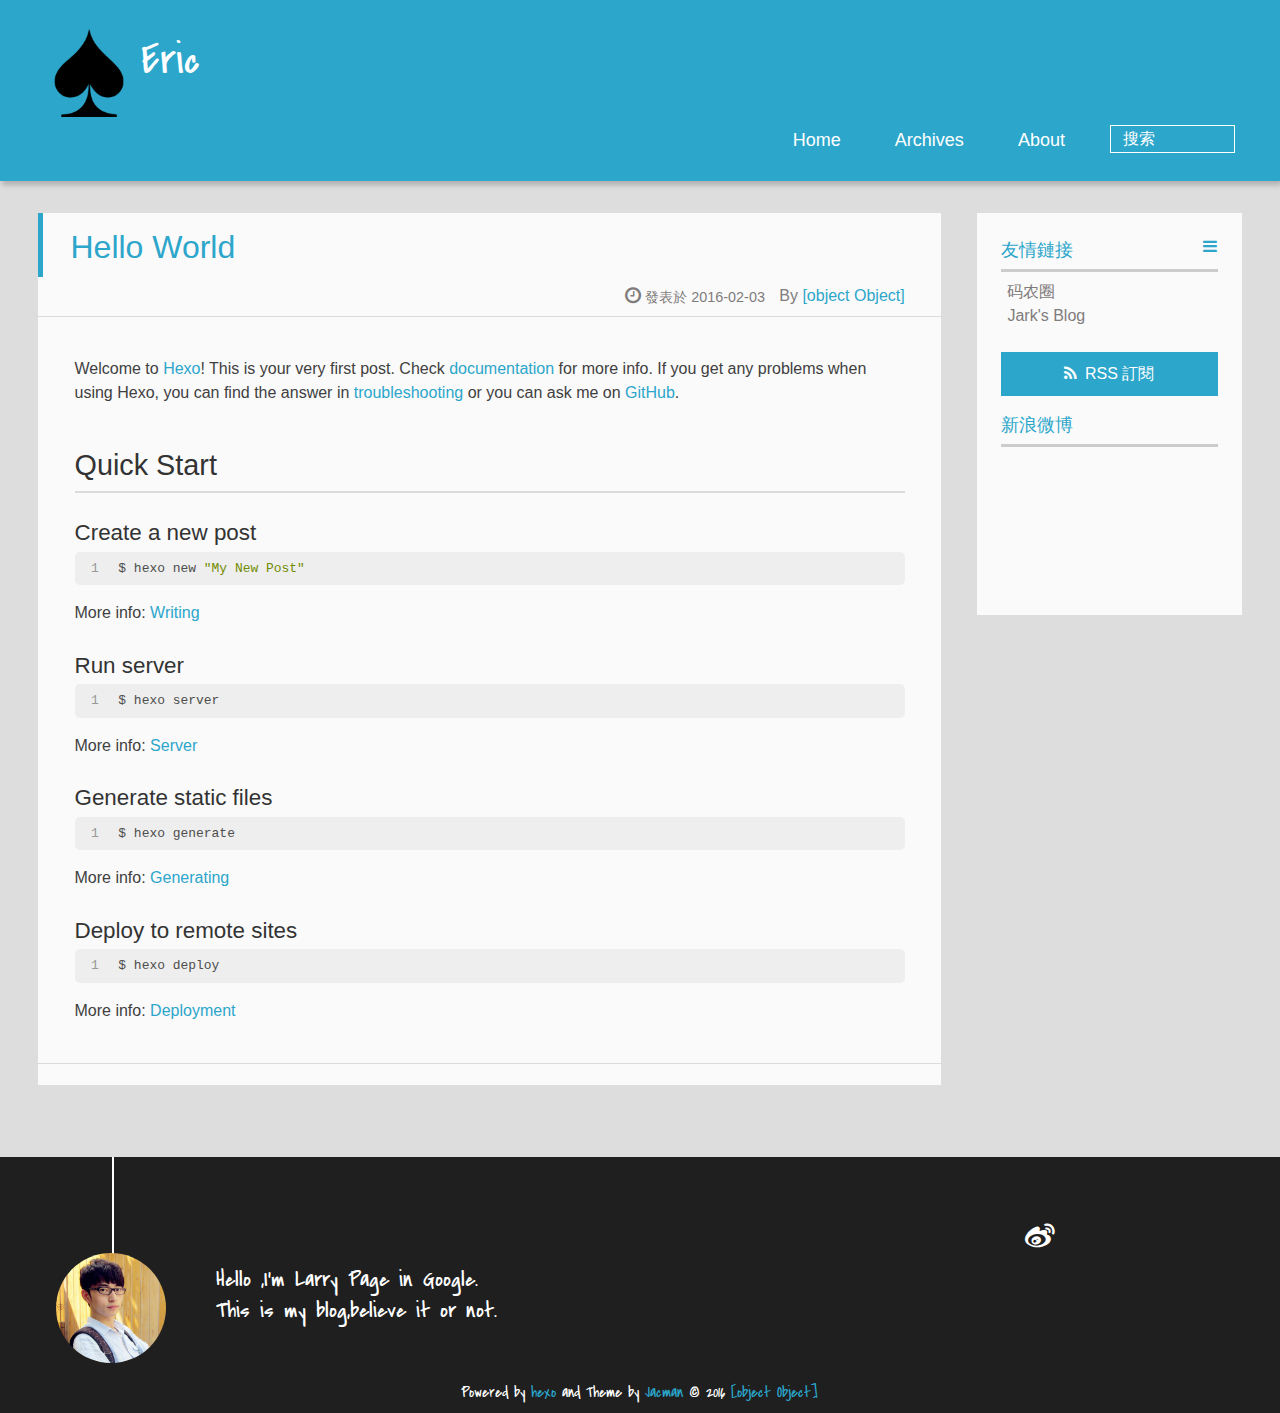
==== commit 0f9f444e: "Site updated: 2016-02-03 23:07:28" ====
--- a/index.html
+++ b/index.html
@@ -7,7 +7,7 @@
     <title>Eric</title>
     <meta name="viewport" content="width=device-width, initial-scale=1,user-scalable=no">
     
-    <meta name="author" content="Eric">
+    <meta name="author" content="[object Object]">
     
 
     
@@ -85,7 +85,7 @@
   </h1>
   <p class="article-author">By
        
-		<a href="/about" title="Eric" target="_blank" itemprop="author">Eric</a>
+		<a href="/about" title="[object Object]" target="_blank" itemprop="author">[object Object]</a>
 		
   <p class="article-time">
     <time datetime="2016-02-03T13:24:33.178Z" itemprop="datePublished"> 發表於 2016-02-03</time>
@@ -216,7 +216,7 @@
 		<p class="copyright">
 		Powered by <a href="http://hexo.io" target="_blank" title="hexo">hexo</a> and Theme by <a href="https://github.com/wuchong/jacman" target="_blank" title="Jacman">Jacman</a> © 2016 
 		
-		<a href="/about" target="_blank" title="Eric">Eric</a>
+		<a href="/about" target="_blank" title="[object Object]">[object Object]</a>
 		
 		
 		</p>
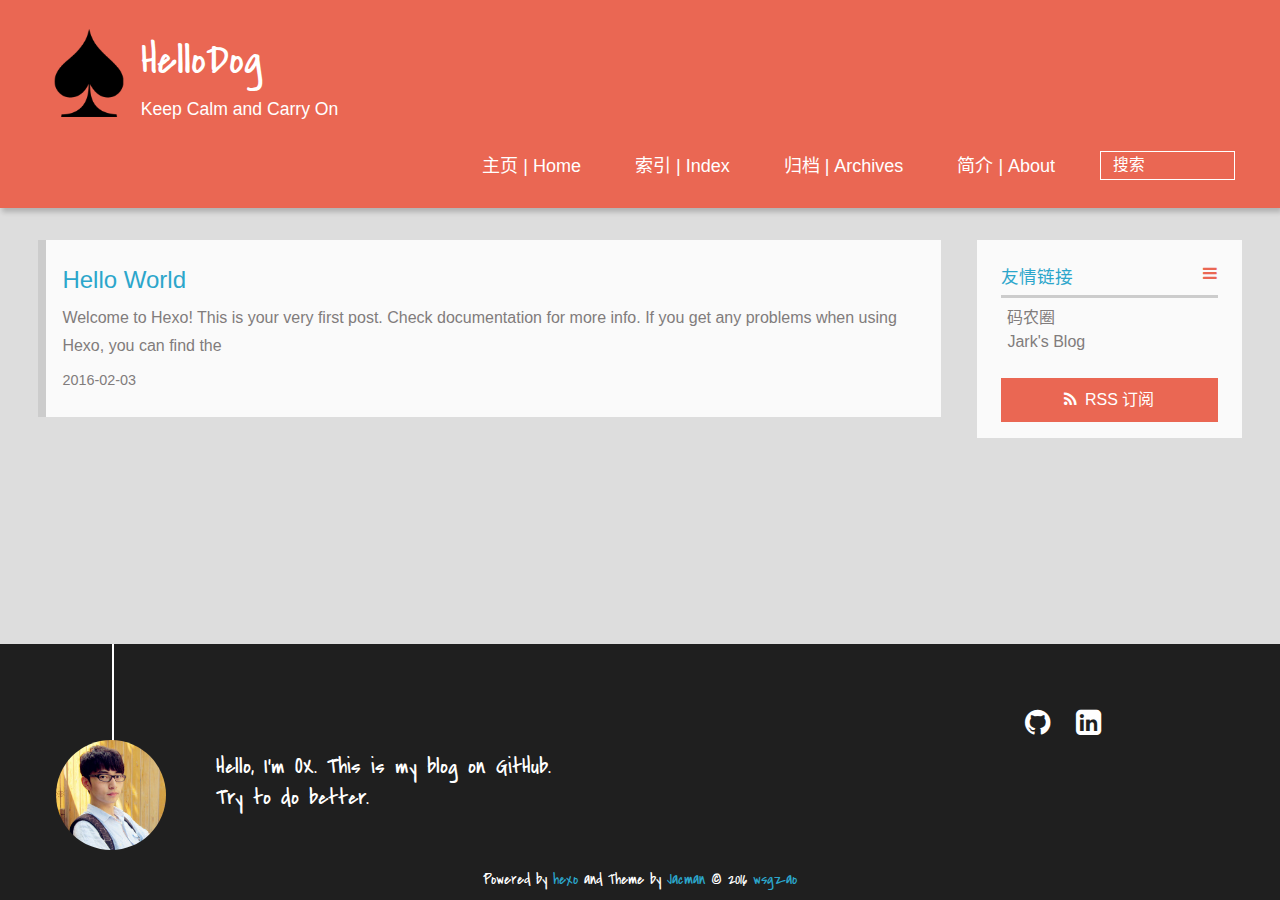
==== commit 324c15d8: "Site updated: 2016-02-03 23:27:49" ====
--- a/index.html
+++ b/index.html
@@ -1,28 +1,28 @@
 
  <!DOCTYPE HTML>
-<html >
+<html lang="zh-CN">
 <head>
   <meta charset="UTF-8">
   
-    <title>Eric</title>
+    <title>HelloDog</title>
     <meta name="viewport" content="width=device-width, initial-scale=1,user-scalable=no">
     
-    <meta name="author" content="[object Object]">
-    
-
-    
-    <meta name="description">
+    <meta name="author" content="wsgzao">
+    
+
+    
+    <meta name="description" content="HelloDog是一个基于Github和Hexo的静态Blog，希望用简单而清晰的写作方式Markdown分享自己的心得体会。">
 <meta property="og:type" content="website">
-<meta property="og:title" content="Eric">
-<meta property="og:url" content="http://yoursite.com/index.html">
-<meta property="og:site_name" content="Eric">
-<meta property="og:description">
+<meta property="og:title" content="HelloDog">
+<meta property="og:url" content="http://wsgzao.github.io/index.html">
+<meta property="og:site_name" content="HelloDog">
+<meta property="og:description" content="HelloDog是一个基于Github和Hexo的静态Blog，希望用简单而清晰的写作方式Markdown分享自己的心得体会。">
 <meta name="twitter:card" content="summary">
-<meta name="twitter:title" content="Eric">
-<meta name="twitter:description">
-
-    
-    <link rel="alternative" href="/atom.xml" title="Eric" type="application/atom+xml">
+<meta name="twitter:title" content="HelloDog">
+<meta name="twitter:description" content="HelloDog是一个基于Github和Hexo的静态Blog，希望用简单而清晰的写作方式Markdown分享自己的心得体会。">
+
+    
+    <link rel="alternative" href="/atom.xml" title="HelloDog" type="application/atom+xml">
     
     
     <link rel="icon" href="/img/favicon.ico">
@@ -40,32 +40,33 @@
 <div>
 		
 			<div id="imglogo">
-				<a href="/"><img src="/img/logo.png" alt="Eric" title="Eric"/></a>
+				<a href="/"><img src="/img/logo.png" alt="HelloDog" title="HelloDog"/></a>
 			</div>
 			
 			<div id="textlogo">
-				<h1 class="site-name"><a href="/" title="Eric">Eric</a></h1>
-				<h2 class="blog-motto"></h2>
+				<h1 class="site-name"><a href="/" title="HelloDog">HelloDog</a></h1>
+				<h2 class="blog-motto">Keep Calm and Carry On</h2>
 			</div>
-			<div class="navbar"><a class="navbutton navmobile" href="#" title="菜單">
+			<div class="navbar"><a class="navbutton navmobile" href="#" title="菜单">
 			</a></div>
 			<nav class="animated">
 				<ul>
 					<ul>
 					 
-						<li><a href="/">Home</a></li>
-					
-						<li><a href="/archives">Archives</a></li>
-					
-						<li><a href="/about">About</a></li>
+						<li><a href="/">主页 | Home</a></li>
+					
+						<li><a href="/index">索引 | Index</a></li>
+					
+						<li><a href="/archives">归档 | Archives</a></li>
+					
+						<li><a href="/about">简介 | About</a></li>
 					
 					<li>
  					
-					<form class="search" action="//google.com/search" method="get" accept-charset="utf-8">
-						<label>Search</label>
-						<input type="search" id="search" name="q" autocomplete="off" maxlength="20" placeholder="搜索" />
-						<input type="hidden" name="q" value="site:yoursite.com">
-					</form>
+						<form class="search">
+							<label>Search</label>
+						<input type="text" id="ts-search-input" name="q" size="30" placeholder="搜索"><br>
+						</form>
 					
 					</li>
 				</ul>
@@ -75,81 +76,40 @@
     <div id="container">
       <div id="main">
 
-   
-    
-    <article class="post-expand post" itemprop="articleBody"> 
-        <header class="article-info clearfix">
-  <h1 itemprop="name">
-    
-      <a href="/2016/02/03/hello-world/" title="Hello World" itemprop="url">Hello World</a>
-  </h1>
-  <p class="article-author">By
-       
-		<a href="/about" title="[object Object]" target="_blank" itemprop="author">[object Object]</a>
-		
-  <p class="article-time">
-    <time datetime="2016-02-03T13:24:33.178Z" itemprop="datePublished"> 發表於 2016-02-03</time>
-    
-  </p>
-</header>
-    <div class="article-content">
-        
-        <p>Welcome to <a href="http://hexo.io/" target="_blank" rel="external">Hexo</a>! This is your very first post. Check <a href="http://hexo.io/docs/" target="_blank" rel="external">documentation</a> for more info. If you get any problems when using Hexo, you can find the answer in <a href="http://hexo.io/docs/troubleshooting.html" target="_blank" rel="external">troubleshooting</a> or you can ask me on <a href="https://github.com/hexojs/hexo/issues" target="_blank" rel="external">GitHub</a>.</p>
-<h2 id="Quick_Start"><a href="#Quick_Start" class="headerlink" title="Quick Start"></a>Quick Start</h2><h3 id="Create_a_new_post"><a href="#Create_a_new_post" class="headerlink" title="Create a new post"></a>Create a new post</h3><figure class="highlight bash"><table><tr><td class="gutter"><pre><span class="line">1</span><br></pre></td><td class="code"><pre><span class="line">$ hexo new <span class="string">"My New Post"</span></span><br></pre></td></tr></table></figure>
-<p>More info: <a href="http://hexo.io/docs/writing.html" target="_blank" rel="external">Writing</a></p>
-<h3 id="Run_server"><a href="#Run_server" class="headerlink" title="Run server"></a>Run server</h3><figure class="highlight bash"><table><tr><td class="gutter"><pre><span class="line">1</span><br></pre></td><td class="code"><pre><span class="line">$ hexo server</span><br></pre></td></tr></table></figure>
-<p>More info: <a href="http://hexo.io/docs/server.html" target="_blank" rel="external">Server</a></p>
-<h3 id="Generate_static_files"><a href="#Generate_static_files" class="headerlink" title="Generate static files"></a>Generate static files</h3><figure class="highlight bash"><table><tr><td class="gutter"><pre><span class="line">1</span><br></pre></td><td class="code"><pre><span class="line">$ hexo generate</span><br></pre></td></tr></table></figure>
-<p>More info: <a href="http://hexo.io/docs/generating.html" target="_blank" rel="external">Generating</a></p>
-<h3 id="Deploy_to_remote_sites"><a href="#Deploy_to_remote_sites" class="headerlink" title="Deploy to remote sites"></a>Deploy to remote sites</h3><figure class="highlight bash"><table><tr><td class="gutter"><pre><span class="line">1</span><br></pre></td><td class="code"><pre><span class="line">$ hexo deploy</span><br></pre></td></tr></table></figure>
-<p>More info: <a href="http://hexo.io/docs/deployment.html" target="_blank" rel="external">Deployment</a></p>
-
-        
-        
-        <p class="article-more-link">
-          
-       </p>
-    </div>
-    <footer class="article-footer clearfix">
-<div class="article-catetags">
-
-
-</div>
-
-
-
-
-<div class="comments-count">
-	
-</div>
-
-</footer>
-
-
-    </article>
-
-
-
-
-
-
-
-</div>
-      <div class="openaside"><a class="navbutton" href="#" title="顯示側邊欄"></a></div>
+  
+<section class="post" itemscope itemprop="blogitem">
+  
+    <a href="/post/hello-world/" title="Hello World" itemprop="url">
+  
+    <h1 itemprop="name">Hello World</h1>
+    
+     
+           <p itemprop="description" >Welcome to Hexo! This is your very first post. Check documentation for more info. If you get any problems when using Hexo, you can find the </p>
+        
+    
+    <time datetime="2016-02-03T13:24:33.178Z" itemprop="datePublished">2016-02-03</time>
+  </a>
+</section>
+
+
+
+
+
+
+
+</div>
+      <div class="openaside"><a class="navbutton" href="#" title="显示侧边栏"></a></div>
 
 <div id="asidepart">
-<div class="closeaside"><a class="closebutton" href="#" title="隱藏側邊欄"></a></div>
+<div class="closeaside"><a class="closebutton" href="#" title="隐藏侧边栏"></a></div>
 <aside class="clearfix">
 
   
 
-
-  
-
   
 
   <div class="linkslist">
-  <p class="asidetitle">友情鏈接</p>
+  <p class="asidetitle">友情链接</p>
     <ul>
         
           <li>
@@ -171,14 +131,8 @@
 
 
   <div class="rsspart">
-	<a href="/atom.xml" target="_blank" title="rss">RSS 訂閱</a>
-</div>
-
-  <div class="weiboshow">
-  <p class="asidetitle">新浪微博</p>
-    <iframe width="100%" height="119" class="share_self"  frameborder="0" scrolling="no" src="http://widget.weibo.com/weiboshow/index.php?language=&width=0&height=119&fansRow=2&ptype=1&speed=0&skin=9&isTitle=1&noborder=1&isWeibo=0&isFans=0&uid=null&verifier=b3593ceb&dpc=1"></iframe>
-</div>
-
+	<a href="/atom.xml" target="_blank" title="rss">RSS 订阅</a>
+</div>
 
 </aside>
 </div>
@@ -192,18 +146,20 @@
 	
 	
 	<section class="info">
-		<p> Hello ,I&#39;m Larry Page in Google. <br/>
-			This is my blog,believe it or not.</p>
+		<p> Hello, I&#39;m OX. This is my blog on GitHub. <br/>
+			Try to do better.</p>
 	</section>
 	 
 	<div class="social-font" class="clearfix">
 		
-		<a href="http://weibo.com/2176287895" target="_blank" class="icon-weibo" title="微博"></a>
-		
-		
-		
-		
-		
+		
+		<a href="https://github.com/wsgzao" target="_blank" class="icon-github" title="github"></a>
+		
+		
+		
+		
+		
+		<a href="https://www.linkedin.com/in/aowang" target="_blank" class="icon-linkedin" title="linkedin"></a>
 		
 		
 		
@@ -216,7 +172,7 @@
 		<p class="copyright">
 		Powered by <a href="http://hexo.io" target="_blank" title="hexo">hexo</a> and Theme by <a href="https://github.com/wuchong/jacman" target="_blank" title="Jacman">Jacman</a> © 2016 
 		
-		<a href="/about" target="_blank" title="[object Object]">[object Object]</a>
+		<a href="/about" target="_blank" title="wsgzao">wsgzao</a>
 		
 		
 		</p>
@@ -312,7 +268,7 @@
 var _hmt = _hmt || [];
 (function() {
   var hm = document.createElement("script");
-  hm.src = "//hm.baidu.com/hm.js?e6d1f421bbc9962127a50488f9ed37d1";
+  hm.src = "//hm.baidu.com/hm.js?c2c5fc7d844d0973d9f77abd87f49c3c";
   var s = document.getElementsByTagName("script")[0]; 
   s.parentNode.insertBefore(hm, s);
 })();
@@ -325,7 +281,7 @@
 <!-- Totop Begin -->
 
 	<div id="totop">
-	<a title="返回頂部"><img src="/img/scrollup.png"/></a>
+	<a title="返回顶部"><img src="/img/scrollup.png"/></a>
 	</div>
 	<script src="/js/totop.js"></script>
 
@@ -339,6 +295,23 @@
 
 <!-- Tiny_search Begin -->
 
+<script>
+var option = {
+  engineKey: '4ac092ad8d749fdc6293'
+};
+(function(w,d,t,u,n,s,e){
+  s = d.createElement(t);
+  s.src = u;
+  s.async = 1;
+  w[n] = function(r){
+    w[n].opts = r;
+  };
+  e = d.getElementsByTagName(t)[0];
+  e.parentNode.insertBefore(s, e);
+})(window,document,'script','//tinysou-cdn.b0.upaiyun.com/ts.js','_ts');
+_ts(option);
+</script>
+
 <!-- Tiny_search End -->
 
   </body>
--- a/css/style.css
+++ b/css/style.css
@@ -2,8 +2,8 @@
 @font-face{font-family:"covered_by_your_graceregular";font-weight:normal;font-style:normal;src:url("../font/coveredbyyourgrace-webfont.eot");src:url("../font/coveredbyyourgrace-webfont.eot?#iefix") format('embedded-opentype'),url("../font/coveredbyyourgrace-webfont.svg#covered_by_your_graceregular") format('svg'),url("../font/coveredbyyourgrace-webfont.woff") format('woff'),url("../font/coveredbyyourgrace-webfont.ttf") format('truetype')}/* icon Font */
 @font-face{font-family:"FontAwesome";font-style:normal;font-weight:normal;src:url("../font/fontawesome-webfont.eot?v=#4.0.3");src:url("../font/fontawesome-webfont.eot?#iefix&v=#4.0.3") format("embedded-opentype"),url("../font/fontawesome-webfont.woff?v=#4.0.3") format("woff"),url("../font/fontawesome-webfont.ttf?v=#4.0.3") format("truetype"),url("../font/fontawesome-webfont.svg#fontawesomeregular?v=#4.0.3") format("svg")}@font-face{font-family:"fontdiao";font-weight:normal;font-style:normal;src:url("../font/fontdiao.eot");src:url("../font/fontdiao.eot?#iefix") format('embedded-opentype'),url("../font/fontdiao.svg#fontdiao") format('svg'),url("../font/fontdiao.woff") format('woff'),url("../font/fontdiao.ttf") format('truetype')}/* Public style */
 *{-webkit-margin-before:0;-webkit-margin-after:0}body{background:#ddd;font-family:"Helvetica Neue","Helvetica","Microsoft YaHei","WenQuanYi Micro Hei",Arial,sans-serif;font-size:100%;color:#817c7c;line-height:1.5;min-height:100vh;display:-webkit-flex;display:-webkit-box;display:-moz-box;display:-webkit-flex;display:-ms-flexbox;display:box;display:flex;-webkit-flex-direction:column;-webkit-box-orient:vertical;-moz-box-orient:vertical;-o-box-orient:vertical;-webkit-flex-direction:column;-ms-flex-direction:column;flex-direction:column}iframe{margin-top:10px}small{font-size:80%}sub,sup{font-size:75%;line-height:0;position:relative;vertical-align:baseline}sup{top:-.5em;padding-left:.3em}sub{bottom:-.25em}a{text-decoration:none;color:#817c7c;}a:hover,a:focus{outline:0;text-decoration:none;-webkit-transition:color 0.25s, background 0.5s;-moz-transition:color 0.25s, background 0.5s;-o-transition:color 0.25s, background 0.5s;-ms-transition:color 0.25s, background 0.5s;transition:color 0.25s, background 0.5s}a:hover:before{-webkit-transition:color 0.25s, background 0.5s;-moz-transition:color 0.25s, background 0.5s;-o-transition:color 0.25s, background 0.5s;-ms-transition:color 0.25s, background 0.5s;transition:color 0.25s, background 0.5s}input:focus{outline:none}input,button{margin:0;padding:0;}input::-moz-focus-inner,button::-moz-focus-inner{border:0;padding:0}h1{font-size:1.5em}.fa{display:inline-block;font-family:FontAwesome;font-style:normal;font-weight:normal;line-height:1;-webkit-font-smoothing:antialiased;-moz-osx-font-smoothing:grayscale}.clearfix{zoom:1}.clearfix:before,.clearfix:after{content:"";display:table}.clearfix:after{clear:both}::-webkit-input-placeholder{color:#fff;padding:2px 0 0 4px}::-moz-placeholder{color:#fff;padding:2px 0 0 4px}:-ms-input-placeholder{color:#fff;padding:2px 0 0 4px}::-webkit-input-placeholder::before{font-family:"FontAwesome";-webkit-font-smoothing:antialiased;-moz-osx-font-smoothing:grayscale;content:"\f002";padding-right:4px}::-moz-placeholder:before{font-family:"FontAwesome";-webkit-font-smoothing:antialiased;-moz-osx-font-smoothing:grayscale;content:"\f002";padding-right:4px}:-ms-input-placeholder::before{font-family:"FontAwesome";-webkit-font-smoothing:antialiased;-moz-osx-font-smoothing:grayscale;content:"\f002";padding-right:4px}input[type="search"]::-webkit-search-cancel-button,input[type="search"]::-webkit-search-decoration{-webkit-appearance:none}::-webkit-search-cancel-button:after{font-family:"FontAwesome";-webkit-font-smoothing:antialiased;-moz-osx-font-smoothing:grayscale;content:'\f00d';color:#fff;padding-right:4px}/* css3 animate */
-.animated{-webkit-animation-fill-mode:both;-moz-animation-fill-mode:both;-o-animation-fill-mode:both;-ms-animation-fill-mode:both;animation-fill-mode:both;-webkit-animation-duration:1s;-moz-animation-duration:1s;-o-animation-duration:1s;-ms-animation-duration:1s;animation-duration:1s}@-webkit-keyframes fadeIn{0%{opacity:0;-ms-filter:"progid:DXImageTransform.Microsoft.Alpha(Opacity=0)";filter:alpha(opacity=0)}100%{opacity:1;-ms-filter:none;filter:none}}.fadeIn{-webkit-animation-name:fadeIn;-moz-animation-name:fadeIn;-o-animation-name:fadeIn;-ms-animation-name:fadeIn;animation-name:fadeIn}.fadeOut{-webkit-animation-name:fadeOut;-moz-animation-name:fadeOut;-o-animation-name:fadeOut;-ms-animation-name:fadeOut;animation-name:fadeOut}@-moz-keyframes fadeInDown{0%{opacity:0;-ms-filter:"progid:DXImageTransform.Microsoft.Alpha(Opacity=0)";filter:alpha(opacity=0);-webkit-transform:translateY(-20px);-moz-transform:translateY(-20px);-o-transform:translateY(-20px);-ms-transform:translateY(-20px);transform:translateY(-20px)}100%{opacity:1;-ms-filter:none;filter:none;-webkit-transform:translateY(0);-moz-transform:translateY(0);-o-transform:translateY(0);-ms-transform:translateY(0);transform:translateY(0)}}@-webkit-keyframes fadeInDown{0%{opacity:0;-ms-filter:"progid:DXImageTransform.Microsoft.Alpha(Opacity=0)";filter:alpha(opacity=0);-webkit-transform:translateY(-20px);-moz-transform:translateY(-20px);-o-transform:translateY(-20px);-ms-transform:translateY(-20px);transform:translateY(-20px)}100%{opacity:1;-ms-filter:none;filter:none;-webkit-transform:translateY(0);-moz-transform:translateY(0);-o-transform:translateY(0);-ms-transform:translateY(0);transform:translateY(0)}}@-o-keyframes fadeInDown{0%{opacity:0;-ms-filter:"progid:DXImageTransform.Microsoft.Alpha(Opacity=0)";filter:alpha(opacity=0);-webkit-transform:translateY(-20px);-moz-transform:translateY(-20px);-o-transform:translateY(-20px);-ms-transform:translateY(-20px);transform:translateY(-20px)}100%{opacity:1;-ms-filter:none;filter:none;-webkit-transform:translateY(0);-moz-transform:translateY(0);-o-transform:translateY(0);-ms-transform:translateY(0);transform:translateY(0)}}@keyframes fadeInDown{0%{opacity:0;-ms-filter:"progid:DXImageTransform.Microsoft.Alpha(Opacity=0)";filter:alpha(opacity=0);-webkit-transform:translateY(-20px);-moz-transform:translateY(-20px);-o-transform:translateY(-20px);-ms-transform:translateY(-20px);transform:translateY(-20px)}100%{opacity:1;-ms-filter:none;filter:none;-webkit-transform:translateY(0);-moz-transform:translateY(0);-o-transform:translateY(0);-ms-transform:translateY(0);transform:translateY(0)}}body >header{width:100%;-webkit-box-shadow:2px 4px 5px rgba(3,3,3,0.2);box-shadow:2px 4px 5px rgba(3,3,3,0.2);background:url("../") center #2ca6cb;color:#fff;padding:1em 0 .8em;}@media only screen and (min-width:1024px){body >header{padding:1.8em 0 1.5em}}body >header >div{width:95%;margin:0 auto;position:relative;overflow:hidden;}@media only screen and (min-width:1024px){body >header >div{width:93%}}body >header a{display:block;color:#fff}#imglogo{float:left;width:4em;height:4em;}@media only screen and (min-width:768px){#imglogo{width:5em}}@media only screen and (min-width:1024px){#imglogo{width:5.5em}}#imglogo img{width:4em;}@media only screen and (min-width:768px){#imglogo img{width:5em}}@media only screen and (min-width:1024px){#imglogo img{width:5.5em}}#textlogo{float:left;width:75%;margin-left:.5em;}#textlogo h1.site-name{width:86%;font-family:"covered_by_your_graceregular";font-size:200%;line-height:1.5;-webkit-font-smoothing:antialiased;-moz-osx-font-smoothing:grayscale;}@media only screen and (min-width:768px){#textlogo h1.site-name{font-size:240%}}@media only screen and (min-width:1024px){#textlogo h1.site-name{font-size:280%}}#textlogo h2.blog-motto{font-size:.7em;font-weight:normal;}@media only screen and (min-width:768px){#textlogo h2.blog-motto{font-size:100%}}@media only screen and (min-width:1024px){#textlogo h2.blog-motto{font-size:110%}}.navbar{position:absolute;width:2em;right:0;top:1em;padding:.5em;}@media only screen and (min-width:1024px){.navbar{display:none}}.navbutton::before{font-family:"FontAwesome";-webkit-font-smoothing:antialiased;-moz-osx-font-smoothing:grayscale;content:"\f0c9"}.navmobile::before{padding-left:1em}header nav{float:left;width:100%;font-size:112.5%;padding-top:.5em;max-height:.01em;-webkit-transition:max-height 1s ease-out;-moz-transition:max-height 1s ease-out;-o-transition:max-height 1s ease-out;-ms-transition:max-height 1s ease-out;transition:max-height 1s ease-out;}@media only screen and (min-width:568px){header nav{width:50%}}@media only screen and (min-width:1024px){header nav{float:right;width:auto;margin-top:1em;max-height:none}}@media only screen and (min-width:1024px){header nav ul{float:right}}@media only screen and (min-width:1024px){header nav ul li{float:left}}header nav ul li a{padding:.2em 0 .2em 1em;}@media only screen and (min-width:1024px){header nav ul li a{padding:.2em 1.5em}}header nav ul li a:hover{background:#1b7f9e;color:#e9cd4c}.shownav{max-height:40em}.search{padding:.1em 0 0 1em;}.search input{-webkit-appearance:textfield;font-size:.87em;line-height:1.7;border:1px solid #fff;color:#fff;background:transparent;width:80%;padding-left:.5em;}@media only screen and (min-width:1024px){.search input{width:8em;-webkit-transition:0.5s width;-moz-transition:0.5s width;-o-transition:0.5s width;-ms-transition:0.5s width;transition:0.5s width}.search input:focus{width:15em}}.search label{display:none}/* index layout */
-#container{-webkit-flex:1;width:95%;margin:0 auto;overflow:hidden;}@media only screen and (min-width:768px){#container{width:96%}}@media only screen and (min-width:1024px){#container{width:94%}}@media only screen and (min-width:1560px){#container{width:82%}}#main{margin:1em 0 0;line-height:1.8;}@media only screen and (min-width:1024px){#main{margin:2em 0 0;width:75%;float:left;-webkit-transition:margin 0.5s ease-out;-moz-transition:margin 0.5s ease-out;-o-transition:margin 0.5s ease-out;-ms-transition:margin 0.5s ease-out;transition:margin 0.5s ease-out}}#main section.post{background:#fafafa;margin-bottom:.125em;}#main section.post a{display:block;border-left:.5em solid #ccc;-webkit-transition:border-left 0.45s;-moz-transition:border-left 0.45s;-o-transition:border-left 0.45s;-ms-transition:border-left 0.45s;transition:border-left 0.45s;padding:.5em;}@media only screen and (min-width:768px){#main section.post a{padding:1em}}#main section.post a:hover{border-left:.5em solid #2ca6cb}#main section.post a h1{color:#2ca6cb;line-height:2}#main section.post a p{color:#817c7c}#main section.post a time{color:#817c7c;display:block;margin:.5em 0;font-size:.9em}#main article.post-expand{background:#fafafa;margin-bottom:3.5em;}#main article.post-expand .img-logo{max-width:180px;max-height:96px;display:block !important;margin-right:.7em;margin-left:.7em;padding:0;float:right;clear:right}#main article.post-expand .img-topic{max-width:300px;max-height:1800px;display:block !important;margin-left:.7em;margin-right:.7em;padding:0;float:right;clear:right}#main article.post-expand .article-more-link a{display:inline-block;line-height:1em;padding:6px 15px;-webkit-border-radius:15px;border-radius:15px;background:#ddd;color:#817c7c;text-decoration:none;}#main article.post-expand .article-more-link a:hover{background:#2ca6cb;color:#fff;text-decoration:none}#archive-page section.post a{font-size:.9em;padding:.5em !important;}@media only screen and (min-width:768px){#archive-page section.post a time{padding-left:1em}}.moveMain{margin-left:10% !important}.unexpand .prev{border-left:.5em solid #ccc;}.unexpand .prev:hover{border-left:.5em solid #2ca6cb}#page-nav{background:#fafafa;text-align:center;overflow:hidden;}#page-nav a{display:inline-block;padding:.5em 1em}#page-nav a{color:#2ca6cb;}#page-nav a:hover{background:#ccc;color:#2ca6cb}#page-nav .prev{float:left;-webkit-transition:border-left 0.5s;-moz-transition:border-left 0.5s;-o-transition:border-left 0.5s;-ms-transition:border-left 0.5s;transition:border-left 0.5s;}#page-nav .prev span:before{font-family:"FontAwesome";-webkit-font-smoothing:antialiased;-moz-osx-font-smoothing:grayscale;content:"\f053";padding-right:.5em}#page-nav .next{float:right;}#page-nav .next span:before{font-family:"FontAwesome";-webkit-font-smoothing:antialiased;-moz-osx-font-smoothing:grayscale;content:"\f054";padding-left:.5em}#page-nav .page-number{display:none;padding:.5em 1em;}@media only screen and (min-width:768px){#page-nav .page-number{display:inline-block}}#page-nav .current{color:#b8b8b8;font-weight:bold}#page-nav .space{color:#2ca6cb}/* page layout */
+.animated{-webkit-animation-fill-mode:both;-moz-animation-fill-mode:both;-o-animation-fill-mode:both;-ms-animation-fill-mode:both;animation-fill-mode:both;-webkit-animation-duration:1s;-moz-animation-duration:1s;-o-animation-duration:1s;-ms-animation-duration:1s;animation-duration:1s}@-webkit-keyframes fadeIn{0%{opacity:0;-ms-filter:"progid:DXImageTransform.Microsoft.Alpha(Opacity=0)";filter:alpha(opacity=0)}100%{opacity:1;-ms-filter:none;filter:none}}.fadeIn{-webkit-animation-name:fadeIn;-moz-animation-name:fadeIn;-o-animation-name:fadeIn;-ms-animation-name:fadeIn;animation-name:fadeIn}.fadeOut{-webkit-animation-name:fadeOut;-moz-animation-name:fadeOut;-o-animation-name:fadeOut;-ms-animation-name:fadeOut;animation-name:fadeOut}@-moz-keyframes fadeInDown{0%{opacity:0;-ms-filter:"progid:DXImageTransform.Microsoft.Alpha(Opacity=0)";filter:alpha(opacity=0);-webkit-transform:translateY(-20px);-moz-transform:translateY(-20px);-o-transform:translateY(-20px);-ms-transform:translateY(-20px);transform:translateY(-20px)}100%{opacity:1;-ms-filter:none;filter:none;-webkit-transform:translateY(0);-moz-transform:translateY(0);-o-transform:translateY(0);-ms-transform:translateY(0);transform:translateY(0)}}@-webkit-keyframes fadeInDown{0%{opacity:0;-ms-filter:"progid:DXImageTransform.Microsoft.Alpha(Opacity=0)";filter:alpha(opacity=0);-webkit-transform:translateY(-20px);-moz-transform:translateY(-20px);-o-transform:translateY(-20px);-ms-transform:translateY(-20px);transform:translateY(-20px)}100%{opacity:1;-ms-filter:none;filter:none;-webkit-transform:translateY(0);-moz-transform:translateY(0);-o-transform:translateY(0);-ms-transform:translateY(0);transform:translateY(0)}}@-o-keyframes fadeInDown{0%{opacity:0;-ms-filter:"progid:DXImageTransform.Microsoft.Alpha(Opacity=0)";filter:alpha(opacity=0);-webkit-transform:translateY(-20px);-moz-transform:translateY(-20px);-o-transform:translateY(-20px);-ms-transform:translateY(-20px);transform:translateY(-20px)}100%{opacity:1;-ms-filter:none;filter:none;-webkit-transform:translateY(0);-moz-transform:translateY(0);-o-transform:translateY(0);-ms-transform:translateY(0);transform:translateY(0)}}@keyframes fadeInDown{0%{opacity:0;-ms-filter:"progid:DXImageTransform.Microsoft.Alpha(Opacity=0)";filter:alpha(opacity=0);-webkit-transform:translateY(-20px);-moz-transform:translateY(-20px);-o-transform:translateY(-20px);-ms-transform:translateY(-20px);transform:translateY(-20px)}100%{opacity:1;-ms-filter:none;filter:none;-webkit-transform:translateY(0);-moz-transform:translateY(0);-o-transform:translateY(0);-ms-transform:translateY(0);transform:translateY(0)}}body >header{width:100%;-webkit-box-shadow:2px 4px 5px rgba(3,3,3,0.2);box-shadow:2px 4px 5px rgba(3,3,3,0.2);background:url("../") center #ea6753;color:#fff;padding:1em 0 .8em;}@media only screen and (min-width:1024px){body >header{padding:1.8em 0 1.5em}}body >header >div{width:95%;margin:0 auto;position:relative;overflow:hidden;}@media only screen and (min-width:1024px){body >header >div{width:93%}}body >header a{display:block;color:#fff}#imglogo{float:left;width:4em;height:4em;}@media only screen and (min-width:768px){#imglogo{width:5em}}@media only screen and (min-width:1024px){#imglogo{width:5.5em}}#imglogo img{width:4em;}@media only screen and (min-width:768px){#imglogo img{width:5em}}@media only screen and (min-width:1024px){#imglogo img{width:5.5em}}#textlogo{float:left;width:75%;margin-left:.5em;}#textlogo h1.site-name{width:86%;font-family:"covered_by_your_graceregular";font-size:200%;line-height:1.5;-webkit-font-smoothing:antialiased;-moz-osx-font-smoothing:grayscale;}@media only screen and (min-width:768px){#textlogo h1.site-name{font-size:240%}}@media only screen and (min-width:1024px){#textlogo h1.site-name{font-size:280%}}#textlogo h2.blog-motto{font-size:.7em;font-weight:normal;}@media only screen and (min-width:768px){#textlogo h2.blog-motto{font-size:100%}}@media only screen and (min-width:1024px){#textlogo h2.blog-motto{font-size:110%}}.navbar{position:absolute;width:2em;right:0;top:1em;padding:.5em;}@media only screen and (min-width:1024px){.navbar{display:none}}.navbutton::before{font-family:"FontAwesome";-webkit-font-smoothing:antialiased;-moz-osx-font-smoothing:grayscale;content:"\f0c9"}.navmobile::before{padding-left:1em}header nav{float:left;width:100%;font-size:112.5%;padding-top:.5em;max-height:.01em;-webkit-transition:max-height 1s ease-out;-moz-transition:max-height 1s ease-out;-o-transition:max-height 1s ease-out;-ms-transition:max-height 1s ease-out;transition:max-height 1s ease-out;}@media only screen and (min-width:568px){header nav{width:50%}}@media only screen and (min-width:1024px){header nav{float:right;width:auto;margin-top:1em;max-height:none}}@media only screen and (min-width:1024px){header nav ul{float:right}}@media only screen and (min-width:1024px){header nav ul li{float:left}}header nav ul li a{padding:.2em 0 .2em 1em;}@media only screen and (min-width:1024px){header nav ul li a{padding:.2em 1.5em}}header nav ul li a:hover{background:#dd2c11;color:#e9cd4c}.shownav{max-height:40em}.search{padding:.1em 0 0 1em;}.search input{-webkit-appearance:textfield;font-size:.87em;line-height:1.7;border:1px solid #fff;color:#fff;background:transparent;width:80%;padding-left:.5em;}@media only screen and (min-width:1024px){.search input{width:8em;-webkit-transition:0.5s width;-moz-transition:0.5s width;-o-transition:0.5s width;-ms-transition:0.5s width;transition:0.5s width}.search input:focus{width:15em}}.search label{display:none}/* index layout */
+#container{-webkit-flex:1;width:95%;margin:0 auto;overflow:hidden;}@media only screen and (min-width:768px){#container{width:96%}}@media only screen and (min-width:1024px){#container{width:94%}}@media only screen and (min-width:1560px){#container{width:82%}}#main{margin:1em 0 0;line-height:1.8;}@media only screen and (min-width:1024px){#main{margin:2em 0 0;width:75%;float:left;-webkit-transition:margin 0.5s ease-out;-moz-transition:margin 0.5s ease-out;-o-transition:margin 0.5s ease-out;-ms-transition:margin 0.5s ease-out;transition:margin 0.5s ease-out}}#main section.post{background:#fafafa;margin-bottom:.125em;}#main section.post a{display:block;border-left:.5em solid #ccc;-webkit-transition:border-left 0.45s;-moz-transition:border-left 0.45s;-o-transition:border-left 0.45s;-ms-transition:border-left 0.45s;transition:border-left 0.45s;padding:.5em;}@media only screen and (min-width:768px){#main section.post a{padding:1em}}#main section.post a:hover{border-left:.5em solid #ea6753}#main section.post a h1{color:#2ca6cb;line-height:2}#main section.post a p{color:#817c7c}#main section.post a time{color:#817c7c;display:block;margin:.5em 0;font-size:.9em}#main article.post-expand{background:#fafafa;margin-bottom:3.5em;}#main article.post-expand .img-logo{max-width:180px;max-height:96px;display:block !important;margin-right:.7em;margin-left:.7em;padding:0;float:right;clear:right}#main article.post-expand .img-topic{max-width:300px;max-height:1800px;display:block !important;margin-left:.7em;margin-right:.7em;padding:0;float:right;clear:right}#main article.post-expand .article-more-link a{display:inline-block;line-height:1em;padding:6px 15px;-webkit-border-radius:15px;border-radius:15px;background:#ddd;color:#817c7c;text-decoration:none;}#main article.post-expand .article-more-link a:hover{background:#ea6753;color:#fff;text-decoration:none}#archive-page section.post a{font-size:.9em;padding:.5em !important;}@media only screen and (min-width:768px){#archive-page section.post a time{padding-left:1em}}.moveMain{margin-left:10% !important}.unexpand .prev{border-left:.5em solid #ccc;}.unexpand .prev:hover{border-left:.5em solid #ea6753}#page-nav{background:#fafafa;text-align:center;overflow:hidden;}#page-nav a{display:inline-block;padding:.5em 1em}#page-nav a{color:#2ca6cb;}#page-nav a:hover{background:#ccc;color:#ea6753}#page-nav .prev{float:left;-webkit-transition:border-left 0.5s;-moz-transition:border-left 0.5s;-o-transition:border-left 0.5s;-ms-transition:border-left 0.5s;transition:border-left 0.5s;}#page-nav .prev span:before{font-family:"FontAwesome";-webkit-font-smoothing:antialiased;-moz-osx-font-smoothing:grayscale;content:"\f053";padding-right:.5em}#page-nav .next{float:right;}#page-nav .next span:before{font-family:"FontAwesome";-webkit-font-smoothing:antialiased;-moz-osx-font-smoothing:grayscale;content:"\f054";padding-left:.5em}#page-nav .page-number{display:none;padding:.5em 1em;}@media only screen and (min-width:768px){#page-nav .page-number{display:inline-block}}#page-nav .current{color:#b8b8b8;font-weight:bold}#page-nav .space{color:#2ca6cb}/* page layout */
 @media only screen and (min-width:1024px){.page{margin-left:10% !important}}/* archive layout */
-.category-icon:before,.tag-icon:before,.archive-icon:before{font-family:"FontAwesome";-webkit-font-smoothing:antialiased;-moz-osx-font-smoothing:grayscale;color:#ccc;font-size:100%;padding-right:.3em}.category-icon:before{content:"\f07b"}.tag-icon:before{content:"\f02c"}.archive-icon:before{content:"\f187"}.archive-title{margin:1em 0;padding:2em;background:#fafafa;border-left:.5em solid #ccc;}@media only screen and (min-width:1024px){.archive-title{margin:2em 0;width:18.5%;padding-left:.5%;float:left}}.archive-title h2{width:90%;color:#2ca6cb;font-size:120%}.archive-title a{color:#2ca6cb;-webkit-transition:color 0.5s;-moz-transition:color 0.5s;-o-transition:color 0.5s;-ms-transition:color 0.5s;transition:color 0.5s;}.archive-title a:hover{color:#2ca6cb;-webkit-transition:color 0.5s;-moz-transition:color 0.5s;-o-transition:color 0.5s;-ms-transition:color 0.5s;transition:color 0.5s}.current{color:#ea6753 !important}@media only screen and (min-width:768px){.archive-part{min-height:200px}}@media only screen and (min-width:1024px){.archive-part{float:right;margin-left:2% !important}}.archive-part section.post{width:100%;}.archive-part section.post time{font-size:1.1em !important;float:left;}@media only screen and (max-width:568px){.archive-part section.post time{width:100%}}@media only screen and (min-width:568px){.archive-part section.post time{width:20%}}@media only screen and (min-width:768px){.archive-nav{width:100%;float:left;margin-top:1em}}/* tags&categories layout */
-.all-list-box{min-height:400px}.post,.page,.link,.photo{background:#fafafa;}.post a,.page a,.link a,.photo a{color:#2ca6cb;}.post a:hover,.page a:hover,.link a:hover,.photo a:hover{color:#ea6753}@media only screen and (min-width:768px){article header.article-info{border-bottom:1px solid #dbdbdb}}article header.article-info >h1{padding:.2em 3%;font-size:170%;line-height:1.5;word-wrap:break-word;word-break:normal;-webkit-font-smoothing:antialiased;-moz-osx-font-smoothing:grayscale;border-left:5px solid #2ca6cb}@media only screen and (min-width:1024px){article header.article-info >h1{font-size:200%;padding-top:.3em}}article header.article-info >p.article-author{padding:.3em 4% .3em 0;text-align:right;border-bottom:1px solid #dbdbdb;}@media only screen and (min-width:768px){article header.article-info >p.article-author{float:right;border-bottom:none}}article header.article-info >p.article-time{padding-top:.5em;font-size:.8em;text-align:center;margin-bottom:-2.7em;}@media only screen and (min-width:768px){article header.article-info >p.article-time{float:right;margin-right:1em;padding-top:.1em;font-size:.9em}}article header.article-info >p.article-time:before{font-family:"FontAwesome";font-size:130%;content:"\f017";-webkit-font-smoothing:antialiased;-moz-osx-font-smoothing:grayscale}article .article-content{padding:1.5em 4%;color:#413f3f;font-size:100%;}article .article-content:before,article .article-content:after{content:"";display:block;clear:both}article .article-content .kb{padding:.1em .6em;border:1px solid #ccc;background-color:code-color;color:#8f8f8f;-webkit-box-shadow:0 1px 0 rgba(0,0,0,0.2),0 0 0 2px #fff inset;box-shadow:0 1px 0 rgba(0,0,0,0.2),0 0 0 2px #fff inset;-webkit-border-radius:3px;border-radius:3px;display:inline-block;margin:0 .1em;text-shadow:0 1px 0 #fff;line-height:1.5;white-space:nowrap}article .article-content h1,article .article-content h2{font-size:180%;line-height:1.2em;padding-bottom:.3em;margin-top:1.5em;border-bottom:2px solid #dbdbdb}article .article-content h3{font-size:140%;line-height:1em;margin-top:1.3em}article .article-content h4,article .article-content h5,article .article-content h6{font-size:140%}article .article-content h1,article .article-content h2,article .article-content h3,article .article-content h4,article .article-content h5,article .article-content h6{color:#333;-webkit-font-smoothing:antialiased;-moz-osx-font-smoothing:grayscale;}article .article-content h1 >code,article .article-content h2 >code,article .article-content h3 >code,article .article-content h4 >code,article .article-content h5 >code,article .article-content h6 >code{color:#a3a3a3}article .article-content hr{border:1px solid #dbdbdb}article .article-content strong{font-weight:bold}article .article-content em{font-style:italic}article .article-content acronym,article .article-content abbr{border-bottom:1px dotted}article .article-content blockquote{border-left:.2em solid #2ca6cb;margin:.65em 0 .65em 1%;padding-left:1%;line-height:1.5;font-size:100%;color:#808080;}article .article-content blockquote footer{background:#fafafa;padding:0;margin:0;font-size:80%;line-height:1em}article .article-content blockquote cite{font-style:italic;padding-left:.5em}article .article-content ul,article .article-content ol{padding-left:1.5em;font-size:100%;padding-top:.7em;}@media only screen and (min-width:768px){article .article-content ul,article .article-content ol{padding-left:1.5em}}article .article-content ul li{list-style:disc;text-align:match-parent}article .article-content ol li{list-style-type:decimal}article .article-content dl dt{font-weight:blod}article .article-content ul li>code,article .article-content ol li>code,article .article-content p code,article .article-content strong code,article .article-content em code,article .article-content table th>code,article .article-content table td>code{font-family:Monaco,Menlo,Consolas,Courier New,monospace;background:#eee;color:#d14;border:1px solid #d6d6d6;padding:0 5px;margin:0 2px;font-size:90%;white-space:nowrap;text-shadow:0 1px #fff;-webkit-border-radius:.25em;-webkit-border-radius:.25em;border-radius:.25em}article .article-content p{line-height:1.5;margin-top:.7em;}@media only screen and (min-width:1024px){article .article-content p{margin-top:1em}}article .article-content img,article .article-content video,article .article-content figure img{max-width:100%;height:auto;vertical-align:middle;padding-top:.5em;}@media only screen and (min-width:1024px){article .article-content img,article .article-content video,article .article-content figure img{padding-top:.7em}}article .article-content .img-topic,article .article-content .img-logo{display:none}article .article-content .img-center{display:block;margin:auto}article .article-content .img-shadow{-webkit-box-shadow:0 0 2px 3px #ddd;box-shadow:0 0 2px 3px #ddd}article .article-content figcaption,article .article-content .caption{display:block;margin-top:.3em;color:#808080;position:relative;font-size:.9em;padding-left:1.3em;}article .article-content figcaption:before,article .article-content .caption:before{content:'\f040';position:absolute;font:.9em "FontAwesome";position:absolute;left:0;top:.3em}article .article-content .video-container{position:relative;padding-top:56%;height:0;overflow:hidden;}article .article-content .video-container iframe,article .article-content .video-container object,article .article-content .video-container embed{position:absolute;top:0;left:0;width:100%;height:100%;margin-top:0}article .article-content table{max-width:100%;border-collapse:collapse;border-spacing:0;margin-top:1em;}article .article-content table th{font-weight:bold;border-bottom:2px solid #dbdbdb;padding:.5em;line-height:1.3em}article .article-content table td{border-bottom:1px solid #dbdbdb;padding:.5em;line-height:1.3em}article .article-content .pullquote{text-align:left;width:45%;margin:0;border:none}article .article-content .left{margin-left:.5em;margin-right:1em;float:left}article .article-content .right{margin-right:.5em;margin-left:1em;float:right}footer.article-footer{background:#fafafa;padding:0 4%;margin:0;border-top:1px solid #dbdbdb}.article-share{float:right;width:100%;}@media only screen and (min-width:568px){.article-share{width:60%}}@media only screen and (min-width:768px){.article-share{width:16.5em}}.article-share .share-jiathis{padding:.5em 0;margin-top:.3em}.share span{float:right;height:3em;width:1em;margin-right:.5em;position:relative;color:#d6d6d6;}.share span:before{font-family:"FontAwesome";content:"\f064";font-size:1em;-webkit-font-smoothing:antialiased;-moz-osx-font-smoothing:grayscale;width:1.5em;height:1.5em;position:absolute;top:50%;left:50%;margin-top:-.75em;margin-left:-.75em}.share a{float:right;width:3em;height:3em;display:block;position:relative;}.share a:before{font-size:1.2em;font-family:"FontAwesome";text-align:center;color:#817c7c;-webkit-font-smoothing:antialiased;-moz-osx-font-smoothing:grayscale;width:1.5em;height:1.5em;position:absolute;top:50%;left:50%;margin-top:-.75em;margin-left:-.75em}.share a:hover:before{color:#fff}.article-share-twitter:before{content:"\f099"}.article-share-twitter:hover{background:#00aced;text-shadow:0 1px #008abe}.article-share-facebook:before{content:"\f09a"}.article-share-facebook:hover{background:#3b5998;text-shadow:0 1px #2f477a}.article-share-weibo:before{content:"\f18a"}.article-share-weibo:hover{background:#c64d3e;text-shadow:0 1px #a13c2f}.article-share-qrcode:before{font-family:"fontdiao" !important;content:"\f132"}.article-share-qrcode:hover{background:#49ae0f;text-shadow:0 1px #3a8b0c}.article-share-renren:before{content:"\f18b"}.article-share-renren:hover{background:#369;text-shadow:0 1px #29527a}.article-back-to-top:before{content:"\f062"}.article-back-to-top:hover{background:#762c54;text-shadow:0 1px #5e2343}.hoverqrcode{background:#fff;border:3px solid #2ca6cb;-webkit-border-radius:10px;border-radius:10px;display:inline-block;position:absolute}.overlay{display:none !important}.comments-count{color:#d6d6d6;margin-top:.3em;padding:.5em 0;float:right;}.comments-count span:before{font-family:"FontAwesome";-webkit-font-smoothing:antialiased;-moz-osx-font-smoothing:grayscale;content:"\f075"}@media only screen and (max-width:568px){.comments-count{float:left}}.comments-count-link{padding:.5em;margin:0 .3em;}.comments-count-link:hover{color:#fff !important;background:#2ca6cb}.article-tags,.article-categories{padding:.5em 0;float:left;}@media only screen and (max-width:568px){.article-tags,.article-categories{margin-right:1em !important}}.article-tags{color:#d6d6d6;}@media only screen and (max-width:568px){.article-tags{margin-left:0}}.article-tags span{position:relative;float:left;width:1em;height:2em;margin-right:.5em;}.article-tags span:before{font-family:"FontAwesome";-webkit-font-smoothing:antialiased;-moz-osx-font-smoothing:grayscale;width:1.2em;height:1.2em;position:absolute;top:50%;left:50%;margin-top:-.6em;margin-left:-.6em;content:"\f02c"}.article-tags a{float:left;padding:0 .3em;margin:.3em;background:#e6e6e6;}.article-tags a:hover{color:#fff;background:#2ca6cb}.article-categories{color:#d6d6d6;margin-top:.3em;margin-right:3em;}.article-categories span:before{font-family:"FontAwesome";-webkit-font-smoothing:antialiased;-moz-osx-font-smoothing:grayscale;content:"\f07b"}.article-category-link{padding:.5em;margin:0 .3em;}.article-category-link:hover{color:#fff !important;background:#2ca6cb}.article-nav{padding:0 10%;}@media only screen and (min-width:768px){.article-nav{padding:0 4%}}.article-nav strong{font-size:1em;font-weight:bold}.article-nav a{display:block;overflow:hidden}.article-nav .prev a:hover,.article-nav .next a:hover{background:#2ca6cb;color:#fff}.article-nav .prev{width:100%;float:left;}.article-nav .prev strong{padding-left:1.8em}.article-nav .prev span:before{font-family:"FontAwesome";-webkit-font-smoothing:antialiased;-moz-osx-font-smoothing:grayscale;content:"\f053";padding-right:.5em}@media only screen and (min-width:768px){.article-nav .prev{width:45%;float:left}}.article-nav .next{width:100%;float:left;text-align:left;}.article-nav .next strong{padding-left:1.5em}.article-nav .next span:before{font-family:"FontAwesome";-webkit-font-smoothing:antialiased;-moz-osx-font-smoothing:grayscale;content:"\f054";padding-right:.5em}@media only screen and (min-width:768px){.article-nav .next{width:45%;float:right;text-align:right}.article-nav .next strong{padding-right:1.8em}.article-nav .next span:before{content:none}.article-nav .next span:after{font-family:"FontAwesome";-webkit-font-smoothing:antialiased;-moz-osx-font-smoothing:grayscale;content:"\f054";padding-left:.5em}}section.comment{padding:0 4%;margin:1em 0}.toc-article{background:#eee;margin:1.6em 0 0 2em;padding:1em;-webkit-border-radius:4px;-webkit-border-radius:4px;border-radius:4px;border:1px solid #ddd;}.toc-article strong{padding:.3em 0}.toc-article ul li{list-style:disc;text-align:match-parent;margin:.5em 0}.toc-article ol li{list-style-type:decimal;margin:.5em 0}#toc{line-height:1.3em;font-size:.8em;float:right;}#toc .toc{padding:0;}#toc .toc li{list-style-type:none}#toc .toc-child{padding-left:1.5em;padding-top:0}#toc.toc-aside{display:none;width:13%;position:fixed;right:2%;top:320px;overflow:hidden;line-height:1.5em;font-size:1em;color:#333;opacity:.6;-ms-filter:"progid:DXImageTransform.Microsoft.Alpha(Opacity=60)";filter:alpha(opacity=60);-webkit-transition:opacity 1s ease-out;-moz-transition:opacity 1s ease-out;-o-transition:opacity 1s ease-out;-ms-transition:opacity 1s ease-out;transition:opacity 1s ease-out;}#toc.toc-aside strong{padding:.3em 0;color:#817c7c}#toc.toc-aside:hover{-webkit-transition:opacity 0.3s ease-out;-moz-transition:opacity 0.3s ease-out;-o-transition:opacity 0.3s ease-out;-ms-transition:opacity 0.3s ease-out;transition:opacity 0.3s ease-out;opacity:1;-ms-filter:none;filter:none}#toc.toc-aside a{-webkit-transition:color 1s ease-out;-moz-transition:color 1s ease-out;-o-transition:color 1s ease-out;-ms-transition:color 1s ease-out;transition:color 1s ease-out;}#toc.toc-aside a:hover{color:#2ca6cb;-webkit-transition:color 0.3s ease-out;-moz-transition:color 0.3s ease-out;-o-transition:color 0.3s ease-out;-ms-transition:color 0.3s ease-out;transition:color 0.3s ease-out}.active{color:#2ca6cb !important}.openaside{display:none;position:fixed;right:7.5%;top:260px;}.openaside a{display:block;color:#fff;border:1px solid #fff;-webkit-border-radius:5px;border-radius:5px;background:#2ca6cb;padding:.2em .55em;}.openaside a::before{font-family:"FontAwesome";-webkit-font-smoothing:antialiased;-moz-osx-font-smoothing:grayscale;content:"\f0c9"}.closeaside{display:none;}.closeaside a{color:#2ca6cb;}.closeaside a:hover{color:#2ca6cb}.closeaside a::before{font-family:"FontAwesome";-webkit-font-smoothing:antialiased;-moz-osx-font-smoothing:grayscale;content:"\f0c9"}@media only screen and (min-width:1024px){.closeaside{display:block;position:absolute;right:25px;top:22px}}#asidepart{background:#fafafa;margin:1em 0 0;padding:.5em 2% 1em;}@media only screen and (min-width:1024px){#asidepart{position:relative;float:left;width:18%;margin:2em 0 0 3%}}.asidetitle{font-size:1.1em;color:#2ca6cb;padding:0 0 .3125em 0;border-bottom:.1875em solid #ccc;}.asidetitle a{color:#2ca6cb;}.asidetitle a:hover{color:#2ca6cb;-webkit-transition:color 0.5s;-moz-transition:color 0.5s;-o-transition:color 0.5s;-ms-transition:color 0.5s;transition:color 0.5s}@media only screen and (min-width:768px){.categorieslist{width:45%;float:left;margin:0 5% 0 0}}@media only screen and (min-width:1024px){.categorieslist{width:100%;float:none;margin:1em 0 0}}.categorieslist li{border-bottom:1px solid #ccc;}.categorieslist li a{display:block;padding:.5em 5%;}.categorieslist li a:hover{color:#2ca6cb}.tagslist{margin:1em 0 0;}@media only screen and (min-width:768px){.tagslist{width:45%;float:left;margin:0 5% 0 0}}@media only screen and (min-width:1024px){.tagslist{width:100%;float:none;margin:1em 0 0}}.tagslist ul{padding:.5em 0}.tagslist ul li{float:left;}.tagslist ul li a{display:block;margin:.3125em;padding:.125em .3125em;background:#dbdbdb;}.tagslist ul li a:hover{color:#2ca6cb;background:#e6e6e6}.rsspart{background:#2ca6cb;width:100%;}@media only screen and (min-width:768px){.rsspart{float:left;width:45%;margin:0 5% 0 0}}@media only screen and (min-width:1024px){.rsspart{width:100%;float:none;margin:1em 0 0}}.rsspart a{color:#fff;display:block;padding:.625em 0;text-align:center;}.rsspart a:hover{color:#2ca6cb;background:#fafafa}.rsspart a::before{font-family:"FontAwesome";-webkit-font-smoothing:antialiased;-moz-osx-font-smoothing:grayscale;padding-right:.5em;content:"\f09e"}.archiveslist{padding-right:1em;}@media only screen and (min-width:1024px){.archiveslist{width:100%;float:none;margin:1em 0 0}}.archiveslist li{font-size:.8em;line-height:2em;}.archiveslist li a{padding:.5em;}.archiveslist li a:hover{color:#2ca6cb;-webkit-transition:color 0.25s;-moz-transition:color 0.25s;-o-transition:color 0.25s;-ms-transition:color 0.25s;transition:color 0.25s}.archiveslist .archive-list-count:before{content:"("}.archiveslist .archive-list-count:after{content:")"}.archive-list{padding:.5em 0}.archive-float ul{padding:0}.archive-float li{float:left;margin:.3em;}@media only screen and (min-width:1024px){.archive-float li{float:none}}@media only screen and (min-width:768px){.tagcloudlist{width:45%;float:left;margin:0 5% 0 0}}@media only screen and (min-width:1024px){.tagcloudlist{width:100%;float:none;margin:1em 0 0}}.tagcloudlist .tagcloudlist a{padding:.2em;display:block;float:left;}.tagcloudlist .tagcloudlist a:hover{color:#2ca6cb;-webkit-transition:color 0.25s;-moz-transition:color 0.25s;-o-transition:color 0.25s;-ms-transition:color 0.25s;transition:color 0.25s}.linkslist{margin-top:.5em;}@media only screen and (min-width:768px){.linkslist{width:45%;float:left;margin:0 5% 0 0}}@media only screen and (min-width:1024px){.linkslist{width:100%;float:none;margin:1em 0 0}}.linkslist ul{padding:.5em 0;}.linkslist ul a{font-size:1em;line-height:1.5;display:block;padding:0 3%;}.linkslist ul a:hover{color:#2ca6cb;-webkit-transition:color 0.25s;-moz-transition:color 0.25s;-o-transition:color 0.25s;-ms-transition:color 0.25s;transition:color 0.25s}.weiboshow{margin-top:.5em;}@media only screen and (min-width:768px){.weiboshow{width:45%;float:left;margin:0 5% 0 0}}@media only screen and (min-width:1024px){.weiboshow{width:100%;float:none;margin:1em 0 0}}.weiboshow iframe{padding:.5em 0}.doubanshow{margin-top:.5em;}@media only screen and (min-width:768px){.doubanshow{width:45%;float:left;margin:0 5% 0 0}}@media only screen and (min-width:1024px){.doubanshow{width:100%;float:none;margin:1em 0 0}}.doubanshow div{padding:.5em 0}.github-card{margin-top:1.5em;}@media only screen and (min-width:768px){.github-card{width:45%;float:left;margin:0 5% 0 0}}@media only screen and (min-width:1024px){.github-card{width:100%;float:none;margin:1em 0 0}}.github-card div{padding:.5em 0}footer{margin-top:1em;background:#1f1f1f;padding:0 2% .5em}#footer{width:95%;margin:0 auto;overflow:hidden;position:relative;}#footer .line{width:100%;height:14em;margin:0 auto;}@media only screen and (min-width:768px){#footer .line{width:10em;float:left;position:relative}}#footer .line span{display:block;width:.5em;height:6.25em;border-right:.125em solid #fff;margin:0 auto;}@media only screen and (min-width:768px){#footer .line span{position:absolute;left:3em;margin:0 0 1.5em}}.author{width:6.875em;height:6.875em;margin:0 auto;background:no-repeat url("../img/author.jpg") left top;-webkit-background-size:6.875em 6.875em;-moz-background-size:6.875em 6.875em;background-size:6.875em 6.875em;-webkit-border-radius:3.4375em;border-radius:3.4375em;-webkit-transition:-webkit-transform 2s ease-out;-moz-transition:-moz-transform 2s ease-out;-o-transition:-o-transform 2s ease-out;-ms-transition:-ms-transform 2s ease-out;transition:transform 2s ease-out;}.author:hover{-webkit-transform:rotateZ(360deg);-moz-transform:rotateZ(360deg);-o-transform:rotateZ(360deg);-ms-transform:rotateZ(360deg);transform:rotateZ(360deg)}@media only screen and (min-width:768px){.author{position:absolute;top:6em;margin:0 0 1.5em}}.info{font-family:"covered_by_your_graceregular";-webkit-font-smoothing:antialiased;-moz-osx-font-smoothing:grayscale;font-size:150%;line-height:1.3em;width:90%;margin:0 auto;color:#fff;}@media only screen and (min-width:768px){.info{margin:4.5em 0 2em 0;float:left;width:75%}}.social-font{width:100%;margin:0 auto;float:left;padding-left:3%;}@media only screen and (min-width:568px){.social-font{padding-left:20%}}@media only screen and (min-width:768px){.social-font{width:15em;position:absolute;right:-2em;top:3em}}.social-font a{float:left;display:block;width:14%;color:#fff;font-size:185%;padding:.5em;}@media only screen and (min-width:1024px){.social-font a{padding:.3em}}.social-font a:hover:before{color:#2ca6cb}.icon-weibo:before,.icon-github:before,.icon-twitter:before,.icon-facebook:before,.icon-stack-overflow:before,.icon-email:before,.icon-google_plus:before,.icon-linkedin:before{font-family:"FontAwesome";-webkit-font-smoothing:antialiased;-moz-osx-font-smoothing:grayscale}.icon-weibo:before{content:"\f18a"}.icon-github:before{content:"\f09b"}.icon-twitter:before{content:"\f099"}.icon-facebook:before{content:"\f09a"}.icon-stack-overflow:before{content:"\f16c"}.icon-email:before{content:"\f003"}.icon-google_plus:before{content:"\f0d5"}.icon-linkedin:before{content:"\f08c"}.icon-douban:before{font-family:"fontdiao";-webkit-font-smoothing:antialiased;-moz-osx-font-smoothing:grayscale;content:"\f111"}.icon-zhihu:before{font-family:"fontdiao";-webkit-font-smoothing:antialiased;-moz-osx-font-smoothing:grayscale;content:"\f142"}.copyright{-webkit-font-smoothing:antialiased;-moz-osx-font-smoothing:grayscale;font-family:"covered_by_your_graceregular";width:100%;color:#fff;text-align:center;}@media only screen and (min-width:768px){.copyright{float:left}}.copyright a{color:#2ca6cb;}.copyright a:hover{color:#2ca6cb;text-decoration:underline}.cc-license{width:100%;float:left;text-align:center;}.cc-license .cc-opacity{opacity:.7;-ms-filter:"progid:DXImageTransform.Microsoft.Alpha(Opacity=70)";filter:alpha(opacity=70);border-bottom:none;}.cc-license .cc-opacity:hover{opacity:.9;-ms-filter:"progid:DXImageTransform.Microsoft.Alpha(Opacity=90)";filter:alpha(opacity=90)}.cc-license img{display:inline-block}.article-content pre,.article-content .highlight,.article-content .highlight pre{background:#eee;margin:.5em 0;padding:.5em 2%;color:#4d4d4c;line-height:1.5;font-size:.8em;-webkit-border-radius:.35em;-webkit-border-radius:.35em;border-radius:.35em;word-wrap:break-word;}@media only screen and (min-width:568px){.article-content pre,.article-content .highlight,.article-content .highlight pre{font-size:.9em}}.article-content .highlight .gutter pre,.article-content .gist .gist-file .gist-data .line-numbers{color:#999;font-size:.4em;}@media only screen and (min-width:568px){.article-content .highlight .gutter pre,.article-content .gist .gist-file .gist-data .line-numbers{font-size:.9em;line-height:1.5}}.article-content pre{font-family:Monaco,Menlo,Consolas,Courier New,monospace;}.article-content .highlight{overflow:auto;font-size:.4em;}@media only screen and (min-width:568px){.article-content .highlight{font-size:.9em}}.article-content .highlight pre{border:none;margin:0;padding:0}.article-content .highlight table{margin:0;width:auto}.article-content .highlight td{border:none;padding:0}.article-content .highlight figcaption{zoom:1;font-size:.85em;text-align:left;color:#8e908c;line-height:1em;padding:.5em 0;margin-bottom:.5em;}.article-content .highlight figcaption:before,.article-content .highlight figcaption:after{content:"";display:table}.article-content .highlight figcaption:after{clear:both}.article-content .highlight figcaption a{float:right}.article-content .highlight .gutter pre{text-align:right;padding-right:1.5em}.article-content .highlight .line{height:20px}.article-content .gist{margin:.5em 0;background:#eee;padding:1em 2%;-webkit-border-radius:.35em;-webkit-border-radius:.35em;border-radius:.35em;}.article-content .gist .gist-file{border:none;font-family:Monaco,Menlo,Consolas,Courier New,monospace;margin:0;}.article-content .gist .gist-file .gist-data{background:none;border:none;}.article-content .gist .gist-file .gist-data .line-numbers{background:none;border:none;padding:0 1.5em 0 0}.article-content .gist .gist-file .gist-data .line-data{padding:0 !important}.article-content .gist .gist-file .highlight{margin:0;padding:0;border:none;background:#eee}.article-content .gist .gist-file .gist-meta{background:#eee;color:#8e908c;font:.85em "Georgia",serif;text-shadow:0 0;padding:0;margin-top:1em;}.article-content .gist .gist-file .gist-meta a{color:#2ca6cb;font-weight:normal;}.article-content .gist .gist-file .gist-meta a:hover{color:#2ca6cb}pre .comment,pre .title{color:#8e908c}pre .variable,pre .attribute,pre .tag,pre .regexp,pre .ruby .constant,pre .xml .tag .title,pre .xml .pi,pre .xml .doctype,pre .html .doctype,pre .css .id,pre .css .class,pre .css .pseudo{color:#c82829}pre .number,pre .preprocessor,pre .built_in,pre .literal,pre .params,pre .constant{color:#f5871f}pre .class,pre .ruby .class .title,pre .css .rules .attribute{color:#718c00}pre .string,pre .value,pre .inheritance,pre .header,pre .ruby .symbol,pre .xml .cdata{color:#718c00}pre .css .hexcolor{color:#3e999f}pre .function,pre .python .decorator,pre .python .title,pre .ruby .function .title,pre .ruby .title .keyword,pre .perl .sub,pre .javascript .title,pre .coffeescript .title{color:#4271ae}pre .keyword,pre .javascript .function{color:#8959a8}.gallery{overflow:hidden;position:relative;}.gallery:hover .control{opacity:1;-ms-filter:none;filter:none}.gallery img{min-width:100%;max-width:100%;height:auto;position:absolute;top:0;left:0;opacity:0;-ms-filter:"progid:DXImageTransform.Microsoft.Alpha(Opacity=0)";filter:alpha(opacity=0)}.gallery .control{opacity:0;-ms-filter:"progid:DXImageTransform.Microsoft.Alpha(Opacity=0)";filter:alpha(opacity=0);-webkit-transition:0.3s;-moz-transition:0.3s;-o-transition:0.3s;-ms-transition:0.3s;transition:0.3s}.gallery .prev,.gallery .next{position:absolute;top:0;width:50%;height:100%;cursor:pointer;}.gallery .prev:before,.gallery .next:before{position:absolute;font:24px/1 "FontAwesome";text-align:center;width:24px;text-shadow:0 0 15px rgba(0,0,0,0.5);color:#fff;margin-top:-12px;top:50%}.gallery .prev{left:0;}.gallery .prev:before{content:'\f053';left:10px}.gallery .next{right:0;}.gallery .next:before{content:'\f054';right:10px}#totop{position:fixed;bottom:5em;right:1em;cursor:pointer;}@media only screen and (max-width:1024px){#totop{display:none !important}}+.category-icon:before,.tag-icon:before,.archive-icon:before{font-family:"FontAwesome";-webkit-font-smoothing:antialiased;-moz-osx-font-smoothing:grayscale;color:#ccc;font-size:100%;padding-right:.3em}.category-icon:before{content:"\f07b"}.tag-icon:before{content:"\f02c"}.archive-icon:before{content:"\f187"}.archive-title{margin:1em 0;padding:2em;background:#fafafa;border-left:.5em solid #ccc;}@media only screen and (min-width:1024px){.archive-title{margin:2em 0;width:18.5%;padding-left:.5%;float:left}}.archive-title h2{width:90%;color:#2ca6cb;font-size:120%}.archive-title a{color:#2ca6cb;-webkit-transition:color 0.5s;-moz-transition:color 0.5s;-o-transition:color 0.5s;-ms-transition:color 0.5s;transition:color 0.5s;}.archive-title a:hover{color:#ea6753;-webkit-transition:color 0.5s;-moz-transition:color 0.5s;-o-transition:color 0.5s;-ms-transition:color 0.5s;transition:color 0.5s}.current{color:#ea6753 !important}@media only screen and (min-width:768px){.archive-part{min-height:200px}}@media only screen and (min-width:1024px){.archive-part{float:right;margin-left:2% !important}}.archive-part section.post{width:100%;}.archive-part section.post time{font-size:1.1em !important;float:left;}@media only screen and (max-width:568px){.archive-part section.post time{width:100%}}@media only screen and (min-width:568px){.archive-part section.post time{width:20%}}@media only screen and (min-width:768px){.archive-nav{width:100%;float:left;margin-top:1em}}/* tags&categories layout */
+.all-list-box{min-height:400px}.post,.page,.link,.photo{background:#fafafa;}.post a,.page a,.link a,.photo a{color:#2ca6cb;}.post a:hover,.page a:hover,.link a:hover,.photo a:hover{color:#ea6753}@media only screen and (min-width:768px){article header.article-info{border-bottom:1px solid #dbdbdb}}article header.article-info >h1{padding:.2em 3%;font-size:170%;line-height:1.5;word-wrap:break-word;word-break:normal;-webkit-font-smoothing:antialiased;-moz-osx-font-smoothing:grayscale;border-left:5px solid #ea6753}@media only screen and (min-width:1024px){article header.article-info >h1{font-size:200%;padding-top:.3em}}article header.article-info >p.article-author{padding:.3em 4% .3em 0;text-align:right;border-bottom:1px solid #dbdbdb;}@media only screen and (min-width:768px){article header.article-info >p.article-author{float:right;border-bottom:none}}article header.article-info >p.article-time{padding-top:.5em;font-size:.8em;text-align:center;margin-bottom:-2.7em;}@media only screen and (min-width:768px){article header.article-info >p.article-time{float:right;margin-right:1em;padding-top:.1em;font-size:.9em}}article header.article-info >p.article-time:before{font-family:"FontAwesome";font-size:130%;content:"\f017";-webkit-font-smoothing:antialiased;-moz-osx-font-smoothing:grayscale}article .article-content{padding:1.5em 4%;color:#413f3f;font-size:100%;}article .article-content:before,article .article-content:after{content:"";display:block;clear:both}article .article-content .kb{padding:.1em .6em;border:1px solid #ccc;background-color:code-color;color:#8f8f8f;-webkit-box-shadow:0 1px 0 rgba(0,0,0,0.2),0 0 0 2px #fff inset;box-shadow:0 1px 0 rgba(0,0,0,0.2),0 0 0 2px #fff inset;-webkit-border-radius:3px;border-radius:3px;display:inline-block;margin:0 .1em;text-shadow:0 1px 0 #fff;line-height:1.5;white-space:nowrap}article .article-content h1,article .article-content h2{font-size:180%;line-height:1.2em;padding-bottom:.3em;margin-top:1.5em;border-bottom:2px solid #dbdbdb}article .article-content h3{font-size:140%;line-height:1em;margin-top:1.3em}article .article-content h4,article .article-content h5,article .article-content h6{font-size:140%}article .article-content h1,article .article-content h2,article .article-content h3,article .article-content h4,article .article-content h5,article .article-content h6{color:#333;-webkit-font-smoothing:antialiased;-moz-osx-font-smoothing:grayscale;}article .article-content h1 >code,article .article-content h2 >code,article .article-content h3 >code,article .article-content h4 >code,article .article-content h5 >code,article .article-content h6 >code{color:#a3a3a3}article .article-content hr{border:1px solid #dbdbdb}article .article-content strong{font-weight:bold}article .article-content em{font-style:italic}article .article-content acronym,article .article-content abbr{border-bottom:1px dotted}article .article-content blockquote{border-left:.2em solid #ea6753;margin:.65em 0 .65em 1%;padding-left:1%;line-height:1.5;font-size:100%;color:#808080;}article .article-content blockquote footer{background:#fafafa;padding:0;margin:0;font-size:80%;line-height:1em}article .article-content blockquote cite{font-style:italic;padding-left:.5em}article .article-content ul,article .article-content ol{padding-left:1.5em;font-size:100%;padding-top:.7em;}@media only screen and (min-width:768px){article .article-content ul,article .article-content ol{padding-left:1.5em}}article .article-content ul li{list-style:disc;text-align:match-parent}article .article-content ol li{list-style-type:decimal}article .article-content dl dt{font-weight:blod}article .article-content ul li>code,article .article-content ol li>code,article .article-content p code,article .article-content strong code,article .article-content em code,article .article-content table th>code,article .article-content table td>code{font-family:Monaco,Menlo,Consolas,Courier New,monospace;background:#eee;color:#d14;border:1px solid #d6d6d6;padding:0 5px;margin:0 2px;font-size:90%;white-space:nowrap;text-shadow:0 1px #fff;-webkit-border-radius:.25em;-webkit-border-radius:.25em;border-radius:.25em}article .article-content p{line-height:1.5;margin-top:.7em;}@media only screen and (min-width:1024px){article .article-content p{margin-top:1em}}article .article-content img,article .article-content video,article .article-content figure img{max-width:100%;height:auto;vertical-align:middle;padding-top:.5em;}@media only screen and (min-width:1024px){article .article-content img,article .article-content video,article .article-content figure img{padding-top:.7em}}article .article-content .img-topic,article .article-content .img-logo{display:none}article .article-content .img-center{display:block;margin:auto}article .article-content .img-shadow{-webkit-box-shadow:0 0 2px 3px #ddd;box-shadow:0 0 2px 3px #ddd}article .article-content figcaption,article .article-content .caption{display:block;margin-top:.3em;color:#808080;position:relative;font-size:.9em;padding-left:1.3em;}article .article-content figcaption:before,article .article-content .caption:before{content:'\f040';position:absolute;font:.9em "FontAwesome";position:absolute;left:0;top:.3em}article .article-content .video-container{position:relative;padding-top:56%;height:0;overflow:hidden;}article .article-content .video-container iframe,article .article-content .video-container object,article .article-content .video-container embed{position:absolute;top:0;left:0;width:100%;height:100%;margin-top:0}article .article-content table{max-width:100%;border-collapse:collapse;border-spacing:0;margin-top:1em;}article .article-content table th{font-weight:bold;border-bottom:2px solid #dbdbdb;padding:.5em;line-height:1.3em}article .article-content table td{border-bottom:1px solid #dbdbdb;padding:.5em;line-height:1.3em}article .article-content .pullquote{text-align:left;width:45%;margin:0;border:none}article .article-content .left{margin-left:.5em;margin-right:1em;float:left}article .article-content .right{margin-right:.5em;margin-left:1em;float:right}footer.article-footer{background:#fafafa;padding:0 4%;margin:0;border-top:1px solid #dbdbdb}.article-share{float:right;width:100%;}@media only screen and (min-width:568px){.article-share{width:60%}}@media only screen and (min-width:768px){.article-share{width:16.5em}}.article-share .share-jiathis{padding:.5em 0;margin-top:.3em}.share span{float:right;height:3em;width:1em;margin-right:.5em;position:relative;color:#d6d6d6;}.share span:before{font-family:"FontAwesome";content:"\f064";font-size:1em;-webkit-font-smoothing:antialiased;-moz-osx-font-smoothing:grayscale;width:1.5em;height:1.5em;position:absolute;top:50%;left:50%;margin-top:-.75em;margin-left:-.75em}.share a{float:right;width:3em;height:3em;display:block;position:relative;}.share a:before{font-size:1.2em;font-family:"FontAwesome";text-align:center;color:#817c7c;-webkit-font-smoothing:antialiased;-moz-osx-font-smoothing:grayscale;width:1.5em;height:1.5em;position:absolute;top:50%;left:50%;margin-top:-.75em;margin-left:-.75em}.share a:hover:before{color:#fff}.article-share-twitter:before{content:"\f099"}.article-share-twitter:hover{background:#00aced;text-shadow:0 1px #008abe}.article-share-facebook:before{content:"\f09a"}.article-share-facebook:hover{background:#3b5998;text-shadow:0 1px #2f477a}.article-share-weibo:before{content:"\f18a"}.article-share-weibo:hover{background:#c64d3e;text-shadow:0 1px #a13c2f}.article-share-qrcode:before{font-family:"fontdiao" !important;content:"\f132"}.article-share-qrcode:hover{background:#49ae0f;text-shadow:0 1px #3a8b0c}.article-share-renren:before{content:"\f18b"}.article-share-renren:hover{background:#369;text-shadow:0 1px #29527a}.article-back-to-top:before{content:"\f062"}.article-back-to-top:hover{background:#762c54;text-shadow:0 1px #5e2343}.hoverqrcode{background:#fff;border:3px solid #2ca6cb;-webkit-border-radius:10px;border-radius:10px;display:inline-block;position:absolute}.overlay{display:none !important}.comments-count{color:#d6d6d6;margin-top:.3em;padding:.5em 0;float:right;}.comments-count span:before{font-family:"FontAwesome";-webkit-font-smoothing:antialiased;-moz-osx-font-smoothing:grayscale;content:"\f075"}@media only screen and (max-width:568px){.comments-count{float:left}}.comments-count-link{padding:.5em;margin:0 .3em;}.comments-count-link:hover{color:#fff !important;background:#2ca6cb}.article-tags,.article-categories{padding:.5em 0;float:left;}@media only screen and (max-width:568px){.article-tags,.article-categories{margin-right:1em !important}}.article-tags{color:#d6d6d6;}@media only screen and (max-width:568px){.article-tags{margin-left:0}}.article-tags span{position:relative;float:left;width:1em;height:2em;margin-right:.5em;}.article-tags span:before{font-family:"FontAwesome";-webkit-font-smoothing:antialiased;-moz-osx-font-smoothing:grayscale;width:1.2em;height:1.2em;position:absolute;top:50%;left:50%;margin-top:-.6em;margin-left:-.6em;content:"\f02c"}.article-tags a{float:left;padding:0 .3em;margin:.3em;background:#e6e6e6;}.article-tags a:hover{color:#fff;background:#2ca6cb}.article-categories{color:#d6d6d6;margin-top:.3em;margin-right:3em;}.article-categories span:before{font-family:"FontAwesome";-webkit-font-smoothing:antialiased;-moz-osx-font-smoothing:grayscale;content:"\f07b"}.article-category-link{padding:.5em;margin:0 .3em;}.article-category-link:hover{color:#fff !important;background:#2ca6cb}.article-nav{padding:0 10%;}@media only screen and (min-width:768px){.article-nav{padding:0 4%}}.article-nav strong{font-size:1em;font-weight:bold}.article-nav a{display:block;overflow:hidden}.article-nav .prev a:hover,.article-nav .next a:hover{background:#2ca6cb;color:#fff}.article-nav .prev{width:100%;float:left;}.article-nav .prev strong{padding-left:1.8em}.article-nav .prev span:before{font-family:"FontAwesome";-webkit-font-smoothing:antialiased;-moz-osx-font-smoothing:grayscale;content:"\f053";padding-right:.5em}@media only screen and (min-width:768px){.article-nav .prev{width:45%;float:left}}.article-nav .next{width:100%;float:left;text-align:left;}.article-nav .next strong{padding-left:1.5em}.article-nav .next span:before{font-family:"FontAwesome";-webkit-font-smoothing:antialiased;-moz-osx-font-smoothing:grayscale;content:"\f054";padding-right:.5em}@media only screen and (min-width:768px){.article-nav .next{width:45%;float:right;text-align:right}.article-nav .next strong{padding-right:1.8em}.article-nav .next span:before{content:none}.article-nav .next span:after{font-family:"FontAwesome";-webkit-font-smoothing:antialiased;-moz-osx-font-smoothing:grayscale;content:"\f054";padding-left:.5em}}section.comment{padding:0 4%;margin:1em 0}.toc-article{background:#eee;margin:1.6em 0 0 2em;padding:1em;-webkit-border-radius:4px;-webkit-border-radius:4px;border-radius:4px;border:1px solid #ddd;}.toc-article strong{padding:.3em 0}.toc-article ul li{list-style:disc;text-align:match-parent;margin:.5em 0}.toc-article ol li{list-style-type:decimal;margin:.5em 0}#toc{line-height:1.3em;font-size:.8em;float:right;}#toc .toc{padding:0;}#toc .toc li{list-style-type:none}#toc .toc-child{padding-left:1.5em;padding-top:0}#toc.toc-aside{display:none;width:13%;position:fixed;right:2%;top:320px;overflow:hidden;line-height:1.5em;font-size:1em;color:#333;opacity:.6;-ms-filter:"progid:DXImageTransform.Microsoft.Alpha(Opacity=60)";filter:alpha(opacity=60);-webkit-transition:opacity 1s ease-out;-moz-transition:opacity 1s ease-out;-o-transition:opacity 1s ease-out;-ms-transition:opacity 1s ease-out;transition:opacity 1s ease-out;}#toc.toc-aside strong{padding:.3em 0;color:#817c7c}#toc.toc-aside:hover{-webkit-transition:opacity 0.3s ease-out;-moz-transition:opacity 0.3s ease-out;-o-transition:opacity 0.3s ease-out;-ms-transition:opacity 0.3s ease-out;transition:opacity 0.3s ease-out;opacity:1;-ms-filter:none;filter:none}#toc.toc-aside a{-webkit-transition:color 1s ease-out;-moz-transition:color 1s ease-out;-o-transition:color 1s ease-out;-ms-transition:color 1s ease-out;transition:color 1s ease-out;}#toc.toc-aside a:hover{color:#ea6753;-webkit-transition:color 0.3s ease-out;-moz-transition:color 0.3s ease-out;-o-transition:color 0.3s ease-out;-ms-transition:color 0.3s ease-out;transition:color 0.3s ease-out}.active{color:#ea6753 !important}.openaside{display:none;position:fixed;right:7.5%;top:260px;}.openaside a{display:block;color:#fff;border:1px solid #fff;-webkit-border-radius:5px;border-radius:5px;background:#ea6753;padding:.2em .55em;}.openaside a::before{font-family:"FontAwesome";-webkit-font-smoothing:antialiased;-moz-osx-font-smoothing:grayscale;content:"\f0c9"}.closeaside{display:none;}.closeaside a{color:#ea6753;}.closeaside a:hover{color:#2ca6cb}.closeaside a::before{font-family:"FontAwesome";-webkit-font-smoothing:antialiased;-moz-osx-font-smoothing:grayscale;content:"\f0c9"}@media only screen and (min-width:1024px){.closeaside{display:block;position:absolute;right:25px;top:22px}}#asidepart{background:#fafafa;margin:1em 0 0;padding:.5em 2% 1em;}@media only screen and (min-width:1024px){#asidepart{position:relative;float:left;width:18%;margin:2em 0 0 3%}}.asidetitle{font-size:1.1em;color:#2ca6cb;padding:0 0 .3125em 0;border-bottom:.1875em solid #ccc;}.asidetitle a{color:#2ca6cb;}.asidetitle a:hover{color:#ea6753;-webkit-transition:color 0.5s;-moz-transition:color 0.5s;-o-transition:color 0.5s;-ms-transition:color 0.5s;transition:color 0.5s}@media only screen and (min-width:768px){.categorieslist{width:45%;float:left;margin:0 5% 0 0}}@media only screen and (min-width:1024px){.categorieslist{width:100%;float:none;margin:1em 0 0}}.categorieslist li{border-bottom:1px solid #ccc;}.categorieslist li a{display:block;padding:.5em 5%;}.categorieslist li a:hover{color:#ea6753}.tagslist{margin:1em 0 0;}@media only screen and (min-width:768px){.tagslist{width:45%;float:left;margin:0 5% 0 0}}@media only screen and (min-width:1024px){.tagslist{width:100%;float:none;margin:1em 0 0}}.tagslist ul{padding:.5em 0}.tagslist ul li{float:left;}.tagslist ul li a{display:block;margin:.3125em;padding:.125em .3125em;background:#dbdbdb;}.tagslist ul li a:hover{color:#ea6753;background:#e6e6e6}.rsspart{background:#ea6753;width:100%;}@media only screen and (min-width:768px){.rsspart{float:left;width:45%;margin:0 5% 0 0}}@media only screen and (min-width:1024px){.rsspart{width:100%;float:none;margin:1em 0 0}}.rsspart a{color:#fff;display:block;padding:.625em 0;text-align:center;}.rsspart a:hover{color:#ea6753;background:#fafafa}.rsspart a::before{font-family:"FontAwesome";-webkit-font-smoothing:antialiased;-moz-osx-font-smoothing:grayscale;padding-right:.5em;content:"\f09e"}.archiveslist{padding-right:1em;}@media only screen and (min-width:1024px){.archiveslist{width:100%;float:none;margin:1em 0 0}}.archiveslist li{font-size:.8em;line-height:2em;}.archiveslist li a{padding:.5em;}.archiveslist li a:hover{color:#ea6753;-webkit-transition:color 0.25s;-moz-transition:color 0.25s;-o-transition:color 0.25s;-ms-transition:color 0.25s;transition:color 0.25s}.archiveslist .archive-list-count:before{content:"("}.archiveslist .archive-list-count:after{content:")"}.archive-list{padding:.5em 0}.archive-float ul{padding:0}.archive-float li{float:left;margin:.3em;}@media only screen and (min-width:1024px){.archive-float li{float:none}}@media only screen and (min-width:768px){.tagcloudlist{width:45%;float:left;margin:0 5% 0 0}}@media only screen and (min-width:1024px){.tagcloudlist{width:100%;float:none;margin:1em 0 0}}.tagcloudlist .tagcloudlist a{padding:.2em;display:block;float:left;}.tagcloudlist .tagcloudlist a:hover{color:#ea6753;-webkit-transition:color 0.25s;-moz-transition:color 0.25s;-o-transition:color 0.25s;-ms-transition:color 0.25s;transition:color 0.25s}.linkslist{margin-top:.5em;}@media only screen and (min-width:768px){.linkslist{width:45%;float:left;margin:0 5% 0 0}}@media only screen and (min-width:1024px){.linkslist{width:100%;float:none;margin:1em 0 0}}.linkslist ul{padding:.5em 0;}.linkslist ul a{font-size:1em;line-height:1.5;display:block;padding:0 3%;}.linkslist ul a:hover{color:#ea6753;-webkit-transition:color 0.25s;-moz-transition:color 0.25s;-o-transition:color 0.25s;-ms-transition:color 0.25s;transition:color 0.25s}.weiboshow{margin-top:.5em;}@media only screen and (min-width:768px){.weiboshow{width:45%;float:left;margin:0 5% 0 0}}@media only screen and (min-width:1024px){.weiboshow{width:100%;float:none;margin:1em 0 0}}.weiboshow iframe{padding:.5em 0}.doubanshow{margin-top:.5em;}@media only screen and (min-width:768px){.doubanshow{width:45%;float:left;margin:0 5% 0 0}}@media only screen and (min-width:1024px){.doubanshow{width:100%;float:none;margin:1em 0 0}}.doubanshow div{padding:.5em 0}.github-card{margin-top:1.5em;}@media only screen and (min-width:768px){.github-card{width:45%;float:left;margin:0 5% 0 0}}@media only screen and (min-width:1024px){.github-card{width:100%;float:none;margin:1em 0 0}}.github-card div{padding:.5em 0}footer{margin-top:1em;background:#1f1f1f;padding:0 2% .5em}#footer{width:95%;margin:0 auto;overflow:hidden;position:relative;}#footer .line{width:100%;height:14em;margin:0 auto;}@media only screen and (min-width:768px){#footer .line{width:10em;float:left;position:relative}}#footer .line span{display:block;width:.5em;height:6.25em;border-right:.125em solid #fff;margin:0 auto;}@media only screen and (min-width:768px){#footer .line span{position:absolute;left:3em;margin:0 0 1.5em}}.author{width:6.875em;height:6.875em;margin:0 auto;background:no-repeat url("../img/author.jpg") left top;-webkit-background-size:6.875em 6.875em;-moz-background-size:6.875em 6.875em;background-size:6.875em 6.875em;-webkit-border-radius:3.4375em;border-radius:3.4375em;-webkit-transition:-webkit-transform 2s ease-out;-moz-transition:-moz-transform 2s ease-out;-o-transition:-o-transform 2s ease-out;-ms-transition:-ms-transform 2s ease-out;transition:transform 2s ease-out;}.author:hover{-webkit-transform:rotateZ(360deg);-moz-transform:rotateZ(360deg);-o-transform:rotateZ(360deg);-ms-transform:rotateZ(360deg);transform:rotateZ(360deg)}@media only screen and (min-width:768px){.author{position:absolute;top:6em;margin:0 0 1.5em}}.info{font-family:"covered_by_your_graceregular";-webkit-font-smoothing:antialiased;-moz-osx-font-smoothing:grayscale;font-size:150%;line-height:1.3em;width:90%;margin:0 auto;color:#fff;}@media only screen and (min-width:768px){.info{margin:4.5em 0 2em 0;float:left;width:75%}}.social-font{width:100%;margin:0 auto;float:left;padding-left:3%;}@media only screen and (min-width:568px){.social-font{padding-left:20%}}@media only screen and (min-width:768px){.social-font{width:15em;position:absolute;right:-2em;top:3em}}.social-font a{float:left;display:block;width:14%;color:#fff;font-size:185%;padding:.5em;}@media only screen and (min-width:1024px){.social-font a{padding:.3em}}.social-font a:hover:before{color:#2ca6cb}.icon-weibo:before,.icon-github:before,.icon-twitter:before,.icon-facebook:before,.icon-stack-overflow:before,.icon-email:before,.icon-google_plus:before,.icon-linkedin:before{font-family:"FontAwesome";-webkit-font-smoothing:antialiased;-moz-osx-font-smoothing:grayscale}.icon-weibo:before{content:"\f18a"}.icon-github:before{content:"\f09b"}.icon-twitter:before{content:"\f099"}.icon-facebook:before{content:"\f09a"}.icon-stack-overflow:before{content:"\f16c"}.icon-email:before{content:"\f003"}.icon-google_plus:before{content:"\f0d5"}.icon-linkedin:before{content:"\f08c"}.icon-douban:before{font-family:"fontdiao";-webkit-font-smoothing:antialiased;-moz-osx-font-smoothing:grayscale;content:"\f111"}.icon-zhihu:before{font-family:"fontdiao";-webkit-font-smoothing:antialiased;-moz-osx-font-smoothing:grayscale;content:"\f142"}.copyright{-webkit-font-smoothing:antialiased;-moz-osx-font-smoothing:grayscale;font-family:"covered_by_your_graceregular";width:100%;color:#fff;text-align:center;}@media only screen and (min-width:768px){.copyright{float:left}}.copyright a{color:#2ca6cb;}.copyright a:hover{color:#2ca6cb;text-decoration:underline}.cc-license{width:100%;float:left;text-align:center;}.cc-license .cc-opacity{opacity:.7;-ms-filter:"progid:DXImageTransform.Microsoft.Alpha(Opacity=70)";filter:alpha(opacity=70);border-bottom:none;}.cc-license .cc-opacity:hover{opacity:.9;-ms-filter:"progid:DXImageTransform.Microsoft.Alpha(Opacity=90)";filter:alpha(opacity=90)}.cc-license img{display:inline-block}.article-content pre,.article-content .highlight,.article-content .highlight pre{background:highlight-background;margin:.5em 0;padding:.5em 2%;color:highlight-foreground;line-height:1.5;font-size:.8em;-webkit-border-radius:.35em;-webkit-border-radius:.35em;border-radius:.35em;word-wrap:break-word;}@media only screen and (min-width:568px){.article-content pre,.article-content .highlight,.article-content .highlight pre{font-size:.9em}}.article-content .highlight .gutter pre,.article-content .gist .gist-file .gist-data .line-numbers{color:highlight-line-numbers;font-size:.4em;}@media only screen and (min-width:568px){.article-content .highlight .gutter pre,.article-content .gist .gist-file .gist-data .line-numbers{font-size:.9em;line-height:1.5}}.article-content pre{font-family:Monaco,Menlo,Consolas,Courier New,monospace;}.article-content .highlight{overflow:auto;font-size:.4em;}@media only screen and (min-width:568px){.article-content .highlight{font-size:.9em}}.article-content .highlight pre{border:none;margin:0;padding:0}.article-content .highlight table{margin:0;width:auto}.article-content .highlight td{border:none;padding:0}.article-content .highlight figcaption{zoom:1;font-size:.85em;text-align:left;color:highlight-comment;line-height:1em;padding:.5em 0;margin-bottom:.5em;}.article-content .highlight figcaption:before,.article-content .highlight figcaption:after{content:"";display:table}.article-content .highlight figcaption:after{clear:both}.article-content .highlight figcaption a{float:right}.article-content .highlight .gutter pre{text-align:right;padding-right:1.5em}.article-content .highlight .line{height:20px}.article-content .gist{margin:.5em 0;background:highlight-background;padding:1em 2%;-webkit-border-radius:.35em;-webkit-border-radius:.35em;border-radius:.35em;}.article-content .gist .gist-file{border:none;font-family:Monaco,Menlo,Consolas,Courier New,monospace;margin:0;}.article-content .gist .gist-file .gist-data{background:none;border:none;}.article-content .gist .gist-file .gist-data .line-numbers{background:none;border:none;padding:0 1.5em 0 0}.article-content .gist .gist-file .gist-data .line-data{padding:0 !important}.article-content .gist .gist-file .highlight{margin:0;padding:0;border:none;background:highlight-background}.article-content .gist .gist-file .gist-meta{background:highlight-background;color:highlight-comment;font:.85em "Georgia",serif;text-shadow:0 0;padding:0;margin-top:1em;}.article-content .gist .gist-file .gist-meta a{color:#2ca6cb;font-weight:normal;}.article-content .gist .gist-file .gist-meta a:hover{color:#ea6753}pre .comment,pre .title{color:highlight-comment}pre .variable,pre .attribute,pre .tag,pre .regexp,pre .ruby .constant,pre .xml .tag .title,pre .xml .pi,pre .xml .doctype,pre .html .doctype,pre .css .id,pre .css .class,pre .css .pseudo{color:highlight-red}pre .number,pre .preprocessor,pre .built_in,pre .literal,pre .params,pre .constant{color:highlight-orange}pre .class,pre .ruby .class .title,pre .css .rules .attribute{color:highlight-green}pre .string,pre .value,pre .inheritance,pre .header,pre .ruby .symbol,pre .xml .cdata{color:highlight-green}pre .css .hexcolor{color:highlight-aqua}pre .function,pre .python .decorator,pre .python .title,pre .ruby .function .title,pre .ruby .title .keyword,pre .perl .sub,pre .javascript .title,pre .coffeescript .title{color:highlight-blue}pre .keyword,pre .javascript .function{color:highlight-purple}.gallery{overflow:hidden;position:relative;}.gallery:hover .control{opacity:1;-ms-filter:none;filter:none}.gallery img{min-width:100%;max-width:100%;height:auto;position:absolute;top:0;left:0;opacity:0;-ms-filter:"progid:DXImageTransform.Microsoft.Alpha(Opacity=0)";filter:alpha(opacity=0)}.gallery .control{opacity:0;-ms-filter:"progid:DXImageTransform.Microsoft.Alpha(Opacity=0)";filter:alpha(opacity=0);-webkit-transition:0.3s;-moz-transition:0.3s;-o-transition:0.3s;-ms-transition:0.3s;transition:0.3s}.gallery .prev,.gallery .next{position:absolute;top:0;width:50%;height:100%;cursor:pointer;}.gallery .prev:before,.gallery .next:before{position:absolute;font:24px/1 "FontAwesome";text-align:center;width:24px;text-shadow:0 0 15px rgba(0,0,0,0.5);color:#fff;margin-top:-12px;top:50%}.gallery .prev{left:0;}.gallery .prev:before{content:'\f053';left:10px}.gallery .next{right:0;}.gallery .next:before{content:'\f054';right:10px}#totop{position:fixed;bottom:5em;right:1em;cursor:pointer;}@media only screen and (max-width:1024px){#totop{display:none !important}}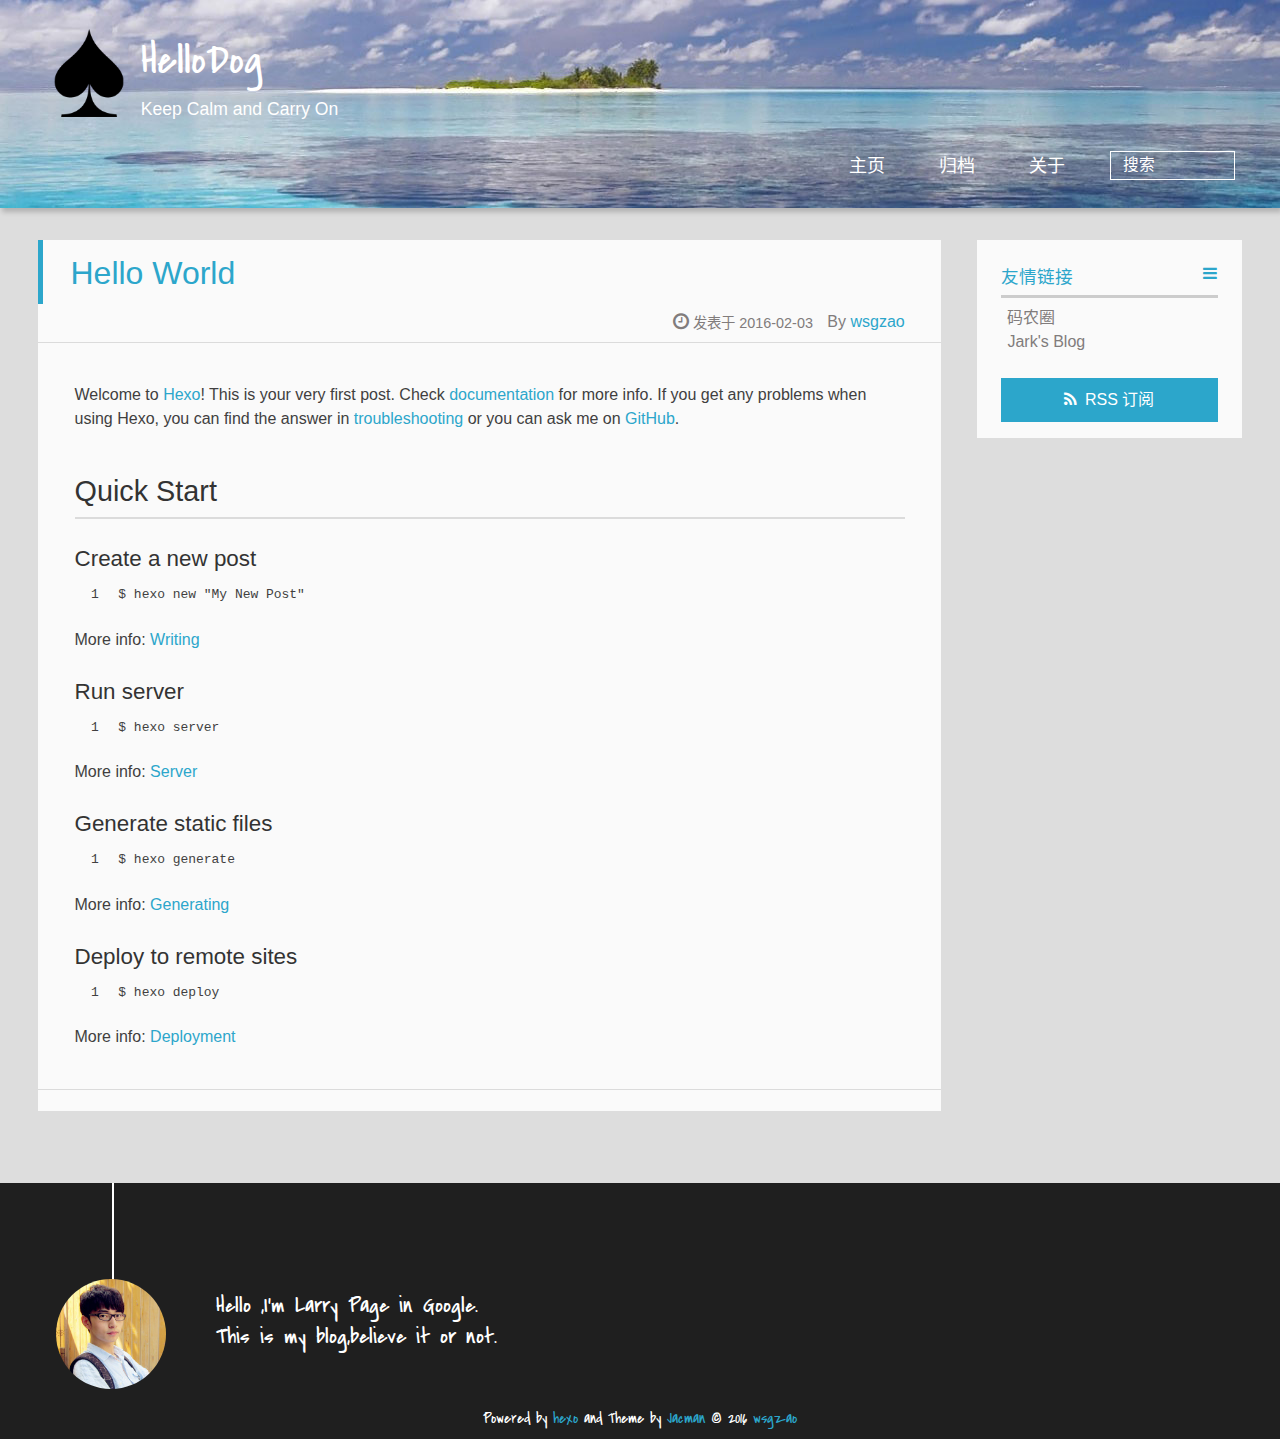
==== commit b7d67aac: "Site updated: 2016-02-03 23:30:35" ====
--- a/index.html
+++ b/index.html
@@ -53,20 +53,19 @@
 				<ul>
 					<ul>
 					 
-						<li><a href="/">主页 | Home</a></li>
+						<li><a href="/">主页</a></li>
 					
-						<li><a href="/index">索引 | Index</a></li>
+						<li><a href="/archives">归档</a></li>
 					
-						<li><a href="/archives">归档 | Archives</a></li>
-					
-						<li><a href="/about">简介 | About</a></li>
+						<li><a href="/about">关于</a></li>
 					
 					<li>
  					
-						<form class="search">
-							<label>Search</label>
-						<input type="text" id="ts-search-input" name="q" size="30" placeholder="搜索"><br>
-						</form>
+					<form class="search" action="//google.com/search" method="get" accept-charset="utf-8">
+						<label>Search</label>
+						<input type="search" id="search" name="q" autocomplete="off" maxlength="20" placeholder="搜索" />
+						<input type="hidden" name="q" value="site:wsgzao.github.io">
+					</form>
 					
 					</li>
 				</ul>
@@ -76,20 +75,58 @@
     <div id="container">
       <div id="main">
 
-  
-<section class="post" itemscope itemprop="blogitem">
-  
-    <a href="/post/hello-world/" title="Hello World" itemprop="url">
-  
-    <h1 itemprop="name">Hello World</h1>
-    
-     
-           <p itemprop="description" >Welcome to Hexo! This is your very first post. Check documentation for more info. If you get any problems when using Hexo, you can find the </p>
-        
-    
-    <time datetime="2016-02-03T13:24:33.178Z" itemprop="datePublished">2016-02-03</time>
-  </a>
-</section>
+   
+    
+    <article class="post-expand post" itemprop="articleBody"> 
+        <header class="article-info clearfix">
+  <h1 itemprop="name">
+    
+      <a href="/post/hello-world/" title="Hello World" itemprop="url">Hello World</a>
+  </h1>
+  <p class="article-author">By
+       
+		<a href="/about" title="wsgzao" target="_blank" itemprop="author">wsgzao</a>
+		
+  <p class="article-time">
+    <time datetime="2016-02-03T13:24:33.178Z" itemprop="datePublished"> 发表于 2016-02-03</time>
+    
+  </p>
+</header>
+    <div class="article-content">
+        
+        <p>Welcome to <a href="http://hexo.io/" target="_blank" rel="external">Hexo</a>! This is your very first post. Check <a href="http://hexo.io/docs/" target="_blank" rel="external">documentation</a> for more info. If you get any problems when using Hexo, you can find the answer in <a href="http://hexo.io/docs/troubleshooting.html" target="_blank" rel="external">troubleshooting</a> or you can ask me on <a href="https://github.com/hexojs/hexo/issues" target="_blank" rel="external">GitHub</a>.</p>
+<h2 id="Quick_Start"><a href="#Quick_Start" class="headerlink" title="Quick Start"></a>Quick Start</h2><h3 id="Create_a_new_post"><a href="#Create_a_new_post" class="headerlink" title="Create a new post"></a>Create a new post</h3><figure class="highlight bash"><table><tr><td class="gutter"><pre><span class="line">1</span><br></pre></td><td class="code"><pre><span class="line">$ hexo new <span class="string">"My New Post"</span></span><br></pre></td></tr></table></figure>
+<p>More info: <a href="http://hexo.io/docs/writing.html" target="_blank" rel="external">Writing</a></p>
+<h3 id="Run_server"><a href="#Run_server" class="headerlink" title="Run server"></a>Run server</h3><figure class="highlight bash"><table><tr><td class="gutter"><pre><span class="line">1</span><br></pre></td><td class="code"><pre><span class="line">$ hexo server</span><br></pre></td></tr></table></figure>
+<p>More info: <a href="http://hexo.io/docs/server.html" target="_blank" rel="external">Server</a></p>
+<h3 id="Generate_static_files"><a href="#Generate_static_files" class="headerlink" title="Generate static files"></a>Generate static files</h3><figure class="highlight bash"><table><tr><td class="gutter"><pre><span class="line">1</span><br></pre></td><td class="code"><pre><span class="line">$ hexo generate</span><br></pre></td></tr></table></figure>
+<p>More info: <a href="http://hexo.io/docs/generating.html" target="_blank" rel="external">Generating</a></p>
+<h3 id="Deploy_to_remote_sites"><a href="#Deploy_to_remote_sites" class="headerlink" title="Deploy to remote sites"></a>Deploy to remote sites</h3><figure class="highlight bash"><table><tr><td class="gutter"><pre><span class="line">1</span><br></pre></td><td class="code"><pre><span class="line">$ hexo deploy</span><br></pre></td></tr></table></figure>
+<p>More info: <a href="http://hexo.io/docs/deployment.html" target="_blank" rel="external">Deployment</a></p>
+
+        
+        
+        <p class="article-more-link">
+          
+       </p>
+    </div>
+    <footer class="article-footer clearfix">
+<div class="article-catetags">
+
+
+</div>
+
+
+
+
+<div class="comments-count">
+	
+</div>
+
+</footer>
+
+
+    </article>
 
 
 
@@ -126,9 +163,6 @@
         
     </ul>
 </div>
-
-  
-
 
   <div class="rsspart">
 	<a href="/atom.xml" target="_blank" title="rss">RSS 订阅</a>
@@ -146,20 +180,16 @@
 	
 	
 	<section class="info">
-		<p> Hello, I&#39;m OX. This is my blog on GitHub. <br/>
-			Try to do better.</p>
+		<p> Hello ,I&#39;m Larry Page in Google. <br/>
+			This is my blog,believe it or not.</p>
 	</section>
 	 
 	<div class="social-font" class="clearfix">
 		
 		
-		<a href="https://github.com/wsgzao" target="_blank" class="icon-github" title="github"></a>
-		
-		
-		
-		
-		
-		<a href="https://www.linkedin.com/in/aowang" target="_blank" class="icon-linkedin" title="linkedin"></a>
+		
+		
+		
 		
 		
 		
@@ -264,16 +294,6 @@
 
 
 
-<script>
-var _hmt = _hmt || [];
-(function() {
-  var hm = document.createElement("script");
-  hm.src = "//hm.baidu.com/hm.js?c2c5fc7d844d0973d9f77abd87f49c3c";
-  var s = document.getElementsByTagName("script")[0]; 
-  s.parentNode.insertBefore(hm, s);
-})();
-</script>
-
 
 
 <!-- Analytics End -->
@@ -295,23 +315,6 @@
 
 <!-- Tiny_search Begin -->
 
-<script>
-var option = {
-  engineKey: '4ac092ad8d749fdc6293'
-};
-(function(w,d,t,u,n,s,e){
-  s = d.createElement(t);
-  s.src = u;
-  s.async = 1;
-  w[n] = function(r){
-    w[n].opts = r;
-  };
-  e = d.getElementsByTagName(t)[0];
-  e.parentNode.insertBefore(s, e);
-})(window,document,'script','//tinysou-cdn.b0.upaiyun.com/ts.js','_ts');
-_ts(option);
-</script>
-
 <!-- Tiny_search End -->
 
   </body>
--- a/css/style.css
+++ b/css/style.css
@@ -2,8 +2,8 @@
 @font-face{font-family:"covered_by_your_graceregular";font-weight:normal;font-style:normal;src:url("../font/coveredbyyourgrace-webfont.eot");src:url("../font/coveredbyyourgrace-webfont.eot?#iefix") format('embedded-opentype'),url("../font/coveredbyyourgrace-webfont.svg#covered_by_your_graceregular") format('svg'),url("../font/coveredbyyourgrace-webfont.woff") format('woff'),url("../font/coveredbyyourgrace-webfont.ttf") format('truetype')}/* icon Font */
 @font-face{font-family:"FontAwesome";font-style:normal;font-weight:normal;src:url("../font/fontawesome-webfont.eot?v=#4.0.3");src:url("../font/fontawesome-webfont.eot?#iefix&v=#4.0.3") format("embedded-opentype"),url("../font/fontawesome-webfont.woff?v=#4.0.3") format("woff"),url("../font/fontawesome-webfont.ttf?v=#4.0.3") format("truetype"),url("../font/fontawesome-webfont.svg#fontawesomeregular?v=#4.0.3") format("svg")}@font-face{font-family:"fontdiao";font-weight:normal;font-style:normal;src:url("../font/fontdiao.eot");src:url("../font/fontdiao.eot?#iefix") format('embedded-opentype'),url("../font/fontdiao.svg#fontdiao") format('svg'),url("../font/fontdiao.woff") format('woff'),url("../font/fontdiao.ttf") format('truetype')}/* Public style */
 *{-webkit-margin-before:0;-webkit-margin-after:0}body{background:#ddd;font-family:"Helvetica Neue","Helvetica","Microsoft YaHei","WenQuanYi Micro Hei",Arial,sans-serif;font-size:100%;color:#817c7c;line-height:1.5;min-height:100vh;display:-webkit-flex;display:-webkit-box;display:-moz-box;display:-webkit-flex;display:-ms-flexbox;display:box;display:flex;-webkit-flex-direction:column;-webkit-box-orient:vertical;-moz-box-orient:vertical;-o-box-orient:vertical;-webkit-flex-direction:column;-ms-flex-direction:column;flex-direction:column}iframe{margin-top:10px}small{font-size:80%}sub,sup{font-size:75%;line-height:0;position:relative;vertical-align:baseline}sup{top:-.5em;padding-left:.3em}sub{bottom:-.25em}a{text-decoration:none;color:#817c7c;}a:hover,a:focus{outline:0;text-decoration:none;-webkit-transition:color 0.25s, background 0.5s;-moz-transition:color 0.25s, background 0.5s;-o-transition:color 0.25s, background 0.5s;-ms-transition:color 0.25s, background 0.5s;transition:color 0.25s, background 0.5s}a:hover:before{-webkit-transition:color 0.25s, background 0.5s;-moz-transition:color 0.25s, background 0.5s;-o-transition:color 0.25s, background 0.5s;-ms-transition:color 0.25s, background 0.5s;transition:color 0.25s, background 0.5s}input:focus{outline:none}input,button{margin:0;padding:0;}input::-moz-focus-inner,button::-moz-focus-inner{border:0;padding:0}h1{font-size:1.5em}.fa{display:inline-block;font-family:FontAwesome;font-style:normal;font-weight:normal;line-height:1;-webkit-font-smoothing:antialiased;-moz-osx-font-smoothing:grayscale}.clearfix{zoom:1}.clearfix:before,.clearfix:after{content:"";display:table}.clearfix:after{clear:both}::-webkit-input-placeholder{color:#fff;padding:2px 0 0 4px}::-moz-placeholder{color:#fff;padding:2px 0 0 4px}:-ms-input-placeholder{color:#fff;padding:2px 0 0 4px}::-webkit-input-placeholder::before{font-family:"FontAwesome";-webkit-font-smoothing:antialiased;-moz-osx-font-smoothing:grayscale;content:"\f002";padding-right:4px}::-moz-placeholder:before{font-family:"FontAwesome";-webkit-font-smoothing:antialiased;-moz-osx-font-smoothing:grayscale;content:"\f002";padding-right:4px}:-ms-input-placeholder::before{font-family:"FontAwesome";-webkit-font-smoothing:antialiased;-moz-osx-font-smoothing:grayscale;content:"\f002";padding-right:4px}input[type="search"]::-webkit-search-cancel-button,input[type="search"]::-webkit-search-decoration{-webkit-appearance:none}::-webkit-search-cancel-button:after{font-family:"FontAwesome";-webkit-font-smoothing:antialiased;-moz-osx-font-smoothing:grayscale;content:'\f00d';color:#fff;padding-right:4px}/* css3 animate */
-.animated{-webkit-animation-fill-mode:both;-moz-animation-fill-mode:both;-o-animation-fill-mode:both;-ms-animation-fill-mode:both;animation-fill-mode:both;-webkit-animation-duration:1s;-moz-animation-duration:1s;-o-animation-duration:1s;-ms-animation-duration:1s;animation-duration:1s}@-webkit-keyframes fadeIn{0%{opacity:0;-ms-filter:"progid:DXImageTransform.Microsoft.Alpha(Opacity=0)";filter:alpha(opacity=0)}100%{opacity:1;-ms-filter:none;filter:none}}.fadeIn{-webkit-animation-name:fadeIn;-moz-animation-name:fadeIn;-o-animation-name:fadeIn;-ms-animation-name:fadeIn;animation-name:fadeIn}.fadeOut{-webkit-animation-name:fadeOut;-moz-animation-name:fadeOut;-o-animation-name:fadeOut;-ms-animation-name:fadeOut;animation-name:fadeOut}@-moz-keyframes fadeInDown{0%{opacity:0;-ms-filter:"progid:DXImageTransform.Microsoft.Alpha(Opacity=0)";filter:alpha(opacity=0);-webkit-transform:translateY(-20px);-moz-transform:translateY(-20px);-o-transform:translateY(-20px);-ms-transform:translateY(-20px);transform:translateY(-20px)}100%{opacity:1;-ms-filter:none;filter:none;-webkit-transform:translateY(0);-moz-transform:translateY(0);-o-transform:translateY(0);-ms-transform:translateY(0);transform:translateY(0)}}@-webkit-keyframes fadeInDown{0%{opacity:0;-ms-filter:"progid:DXImageTransform.Microsoft.Alpha(Opacity=0)";filter:alpha(opacity=0);-webkit-transform:translateY(-20px);-moz-transform:translateY(-20px);-o-transform:translateY(-20px);-ms-transform:translateY(-20px);transform:translateY(-20px)}100%{opacity:1;-ms-filter:none;filter:none;-webkit-transform:translateY(0);-moz-transform:translateY(0);-o-transform:translateY(0);-ms-transform:translateY(0);transform:translateY(0)}}@-o-keyframes fadeInDown{0%{opacity:0;-ms-filter:"progid:DXImageTransform.Microsoft.Alpha(Opacity=0)";filter:alpha(opacity=0);-webkit-transform:translateY(-20px);-moz-transform:translateY(-20px);-o-transform:translateY(-20px);-ms-transform:translateY(-20px);transform:translateY(-20px)}100%{opacity:1;-ms-filter:none;filter:none;-webkit-transform:translateY(0);-moz-transform:translateY(0);-o-transform:translateY(0);-ms-transform:translateY(0);transform:translateY(0)}}@keyframes fadeInDown{0%{opacity:0;-ms-filter:"progid:DXImageTransform.Microsoft.Alpha(Opacity=0)";filter:alpha(opacity=0);-webkit-transform:translateY(-20px);-moz-transform:translateY(-20px);-o-transform:translateY(-20px);-ms-transform:translateY(-20px);transform:translateY(-20px)}100%{opacity:1;-ms-filter:none;filter:none;-webkit-transform:translateY(0);-moz-transform:translateY(0);-o-transform:translateY(0);-ms-transform:translateY(0);transform:translateY(0)}}body >header{width:100%;-webkit-box-shadow:2px 4px 5px rgba(3,3,3,0.2);box-shadow:2px 4px 5px rgba(3,3,3,0.2);background:url("../") center #ea6753;color:#fff;padding:1em 0 .8em;}@media only screen and (min-width:1024px){body >header{padding:1.8em 0 1.5em}}body >header >div{width:95%;margin:0 auto;position:relative;overflow:hidden;}@media only screen and (min-width:1024px){body >header >div{width:93%}}body >header a{display:block;color:#fff}#imglogo{float:left;width:4em;height:4em;}@media only screen and (min-width:768px){#imglogo{width:5em}}@media only screen and (min-width:1024px){#imglogo{width:5.5em}}#imglogo img{width:4em;}@media only screen and (min-width:768px){#imglogo img{width:5em}}@media only screen and (min-width:1024px){#imglogo img{width:5.5em}}#textlogo{float:left;width:75%;margin-left:.5em;}#textlogo h1.site-name{width:86%;font-family:"covered_by_your_graceregular";font-size:200%;line-height:1.5;-webkit-font-smoothing:antialiased;-moz-osx-font-smoothing:grayscale;}@media only screen and (min-width:768px){#textlogo h1.site-name{font-size:240%}}@media only screen and (min-width:1024px){#textlogo h1.site-name{font-size:280%}}#textlogo h2.blog-motto{font-size:.7em;font-weight:normal;}@media only screen and (min-width:768px){#textlogo h2.blog-motto{font-size:100%}}@media only screen and (min-width:1024px){#textlogo h2.blog-motto{font-size:110%}}.navbar{position:absolute;width:2em;right:0;top:1em;padding:.5em;}@media only screen and (min-width:1024px){.navbar{display:none}}.navbutton::before{font-family:"FontAwesome";-webkit-font-smoothing:antialiased;-moz-osx-font-smoothing:grayscale;content:"\f0c9"}.navmobile::before{padding-left:1em}header nav{float:left;width:100%;font-size:112.5%;padding-top:.5em;max-height:.01em;-webkit-transition:max-height 1s ease-out;-moz-transition:max-height 1s ease-out;-o-transition:max-height 1s ease-out;-ms-transition:max-height 1s ease-out;transition:max-height 1s ease-out;}@media only screen and (min-width:568px){header nav{width:50%}}@media only screen and (min-width:1024px){header nav{float:right;width:auto;margin-top:1em;max-height:none}}@media only screen and (min-width:1024px){header nav ul{float:right}}@media only screen and (min-width:1024px){header nav ul li{float:left}}header nav ul li a{padding:.2em 0 .2em 1em;}@media only screen and (min-width:1024px){header nav ul li a{padding:.2em 1.5em}}header nav ul li a:hover{background:#dd2c11;color:#e9cd4c}.shownav{max-height:40em}.search{padding:.1em 0 0 1em;}.search input{-webkit-appearance:textfield;font-size:.87em;line-height:1.7;border:1px solid #fff;color:#fff;background:transparent;width:80%;padding-left:.5em;}@media only screen and (min-width:1024px){.search input{width:8em;-webkit-transition:0.5s width;-moz-transition:0.5s width;-o-transition:0.5s width;-ms-transition:0.5s width;transition:0.5s width}.search input:focus{width:15em}}.search label{display:none}/* index layout */
-#container{-webkit-flex:1;width:95%;margin:0 auto;overflow:hidden;}@media only screen and (min-width:768px){#container{width:96%}}@media only screen and (min-width:1024px){#container{width:94%}}@media only screen and (min-width:1560px){#container{width:82%}}#main{margin:1em 0 0;line-height:1.8;}@media only screen and (min-width:1024px){#main{margin:2em 0 0;width:75%;float:left;-webkit-transition:margin 0.5s ease-out;-moz-transition:margin 0.5s ease-out;-o-transition:margin 0.5s ease-out;-ms-transition:margin 0.5s ease-out;transition:margin 0.5s ease-out}}#main section.post{background:#fafafa;margin-bottom:.125em;}#main section.post a{display:block;border-left:.5em solid #ccc;-webkit-transition:border-left 0.45s;-moz-transition:border-left 0.45s;-o-transition:border-left 0.45s;-ms-transition:border-left 0.45s;transition:border-left 0.45s;padding:.5em;}@media only screen and (min-width:768px){#main section.post a{padding:1em}}#main section.post a:hover{border-left:.5em solid #ea6753}#main section.post a h1{color:#2ca6cb;line-height:2}#main section.post a p{color:#817c7c}#main section.post a time{color:#817c7c;display:block;margin:.5em 0;font-size:.9em}#main article.post-expand{background:#fafafa;margin-bottom:3.5em;}#main article.post-expand .img-logo{max-width:180px;max-height:96px;display:block !important;margin-right:.7em;margin-left:.7em;padding:0;float:right;clear:right}#main article.post-expand .img-topic{max-width:300px;max-height:1800px;display:block !important;margin-left:.7em;margin-right:.7em;padding:0;float:right;clear:right}#main article.post-expand .article-more-link a{display:inline-block;line-height:1em;padding:6px 15px;-webkit-border-radius:15px;border-radius:15px;background:#ddd;color:#817c7c;text-decoration:none;}#main article.post-expand .article-more-link a:hover{background:#ea6753;color:#fff;text-decoration:none}#archive-page section.post a{font-size:.9em;padding:.5em !important;}@media only screen and (min-width:768px){#archive-page section.post a time{padding-left:1em}}.moveMain{margin-left:10% !important}.unexpand .prev{border-left:.5em solid #ccc;}.unexpand .prev:hover{border-left:.5em solid #ea6753}#page-nav{background:#fafafa;text-align:center;overflow:hidden;}#page-nav a{display:inline-block;padding:.5em 1em}#page-nav a{color:#2ca6cb;}#page-nav a:hover{background:#ccc;color:#ea6753}#page-nav .prev{float:left;-webkit-transition:border-left 0.5s;-moz-transition:border-left 0.5s;-o-transition:border-left 0.5s;-ms-transition:border-left 0.5s;transition:border-left 0.5s;}#page-nav .prev span:before{font-family:"FontAwesome";-webkit-font-smoothing:antialiased;-moz-osx-font-smoothing:grayscale;content:"\f053";padding-right:.5em}#page-nav .next{float:right;}#page-nav .next span:before{font-family:"FontAwesome";-webkit-font-smoothing:antialiased;-moz-osx-font-smoothing:grayscale;content:"\f054";padding-left:.5em}#page-nav .page-number{display:none;padding:.5em 1em;}@media only screen and (min-width:768px){#page-nav .page-number{display:inline-block}}#page-nav .current{color:#b8b8b8;font-weight:bold}#page-nav .space{color:#2ca6cb}/* page layout */
+.animated{-webkit-animation-fill-mode:both;-moz-animation-fill-mode:both;-o-animation-fill-mode:both;-ms-animation-fill-mode:both;animation-fill-mode:both;-webkit-animation-duration:1s;-moz-animation-duration:1s;-o-animation-duration:1s;-ms-animation-duration:1s;animation-duration:1s}@-webkit-keyframes fadeIn{0%{opacity:0;-ms-filter:"progid:DXImageTransform.Microsoft.Alpha(Opacity=0)";filter:alpha(opacity=0)}100%{opacity:1;-ms-filter:none;filter:none}}.fadeIn{-webkit-animation-name:fadeIn;-moz-animation-name:fadeIn;-o-animation-name:fadeIn;-ms-animation-name:fadeIn;animation-name:fadeIn}.fadeOut{-webkit-animation-name:fadeOut;-moz-animation-name:fadeOut;-o-animation-name:fadeOut;-ms-animation-name:fadeOut;animation-name:fadeOut}@-moz-keyframes fadeInDown{0%{opacity:0;-ms-filter:"progid:DXImageTransform.Microsoft.Alpha(Opacity=0)";filter:alpha(opacity=0);-webkit-transform:translateY(-20px);-moz-transform:translateY(-20px);-o-transform:translateY(-20px);-ms-transform:translateY(-20px);transform:translateY(-20px)}100%{opacity:1;-ms-filter:none;filter:none;-webkit-transform:translateY(0);-moz-transform:translateY(0);-o-transform:translateY(0);-ms-transform:translateY(0);transform:translateY(0)}}@-webkit-keyframes fadeInDown{0%{opacity:0;-ms-filter:"progid:DXImageTransform.Microsoft.Alpha(Opacity=0)";filter:alpha(opacity=0);-webkit-transform:translateY(-20px);-moz-transform:translateY(-20px);-o-transform:translateY(-20px);-ms-transform:translateY(-20px);transform:translateY(-20px)}100%{opacity:1;-ms-filter:none;filter:none;-webkit-transform:translateY(0);-moz-transform:translateY(0);-o-transform:translateY(0);-ms-transform:translateY(0);transform:translateY(0)}}@-o-keyframes fadeInDown{0%{opacity:0;-ms-filter:"progid:DXImageTransform.Microsoft.Alpha(Opacity=0)";filter:alpha(opacity=0);-webkit-transform:translateY(-20px);-moz-transform:translateY(-20px);-o-transform:translateY(-20px);-ms-transform:translateY(-20px);transform:translateY(-20px)}100%{opacity:1;-ms-filter:none;filter:none;-webkit-transform:translateY(0);-moz-transform:translateY(0);-o-transform:translateY(0);-ms-transform:translateY(0);transform:translateY(0)}}@keyframes fadeInDown{0%{opacity:0;-ms-filter:"progid:DXImageTransform.Microsoft.Alpha(Opacity=0)";filter:alpha(opacity=0);-webkit-transform:translateY(-20px);-moz-transform:translateY(-20px);-o-transform:translateY(-20px);-ms-transform:translateY(-20px);transform:translateY(-20px)}100%{opacity:1;-ms-filter:none;filter:none;-webkit-transform:translateY(0);-moz-transform:translateY(0);-o-transform:translateY(0);-ms-transform:translateY(0);transform:translateY(0)}}body >header{width:100%;-webkit-box-shadow:2px 4px 5px rgba(3,3,3,0.2);box-shadow:2px 4px 5px rgba(3,3,3,0.2);background:url("../img/banner.jpg") center #2ca6cb;color:#fff;padding:1em 0 .8em;}@media only screen and (min-width:1024px){body >header{padding:1.8em 0 1.5em}}body >header >div{width:95%;margin:0 auto;position:relative;overflow:hidden;}@media only screen and (min-width:1024px){body >header >div{width:93%}}body >header a{display:block;color:#fff}#imglogo{float:left;width:4em;height:4em;}@media only screen and (min-width:768px){#imglogo{width:5em}}@media only screen and (min-width:1024px){#imglogo{width:5.5em}}#imglogo img{width:4em;}@media only screen and (min-width:768px){#imglogo img{width:5em}}@media only screen and (min-width:1024px){#imglogo img{width:5.5em}}#textlogo{float:left;width:75%;margin-left:.5em;}#textlogo h1.site-name{width:86%;font-family:"covered_by_your_graceregular";font-size:200%;line-height:1.5;-webkit-font-smoothing:antialiased;-moz-osx-font-smoothing:grayscale;}@media only screen and (min-width:768px){#textlogo h1.site-name{font-size:240%}}@media only screen and (min-width:1024px){#textlogo h1.site-name{font-size:280%}}#textlogo h2.blog-motto{font-size:.7em;font-weight:normal;}@media only screen and (min-width:768px){#textlogo h2.blog-motto{font-size:100%}}@media only screen and (min-width:1024px){#textlogo h2.blog-motto{font-size:110%}}.navbar{position:absolute;width:2em;right:0;top:1em;padding:.5em;}@media only screen and (min-width:1024px){.navbar{display:none}}.navbutton::before{font-family:"FontAwesome";-webkit-font-smoothing:antialiased;-moz-osx-font-smoothing:grayscale;content:"\f0c9"}.navmobile::before{padding-left:1em}header nav{float:left;width:100%;font-size:112.5%;padding-top:.5em;max-height:.01em;-webkit-transition:max-height 1s ease-out;-moz-transition:max-height 1s ease-out;-o-transition:max-height 1s ease-out;-ms-transition:max-height 1s ease-out;transition:max-height 1s ease-out;}@media only screen and (min-width:568px){header nav{width:50%}}@media only screen and (min-width:1024px){header nav{float:right;width:auto;margin-top:1em;max-height:none}}@media only screen and (min-width:1024px){header nav ul{float:right}}@media only screen and (min-width:1024px){header nav ul li{float:left}}header nav ul li a{padding:.2em 0 .2em 1em;}@media only screen and (min-width:1024px){header nav ul li a{padding:.2em 1.5em}}header nav ul li a:hover{background:#1b7f9e;color:#e9cd4c}.shownav{max-height:40em}.search{padding:.1em 0 0 1em;}.search input{-webkit-appearance:textfield;font-size:.87em;line-height:1.7;border:1px solid #fff;color:#fff;background:transparent;width:80%;padding-left:.5em;}@media only screen and (min-width:1024px){.search input{width:8em;-webkit-transition:0.5s width;-moz-transition:0.5s width;-o-transition:0.5s width;-ms-transition:0.5s width;transition:0.5s width}.search input:focus{width:15em}}.search label{display:none}/* index layout */
+#container{-webkit-flex:1;width:95%;margin:0 auto;overflow:hidden;}@media only screen and (min-width:768px){#container{width:96%}}@media only screen and (min-width:1024px){#container{width:94%}}@media only screen and (min-width:1560px){#container{width:82%}}#main{margin:1em 0 0;line-height:1.8;}@media only screen and (min-width:1024px){#main{margin:2em 0 0;width:75%;float:left;-webkit-transition:margin 0.5s ease-out;-moz-transition:margin 0.5s ease-out;-o-transition:margin 0.5s ease-out;-ms-transition:margin 0.5s ease-out;transition:margin 0.5s ease-out}}#main section.post{background:#fafafa;margin-bottom:.125em;}#main section.post a{display:block;border-left:.5em solid #ccc;-webkit-transition:border-left 0.45s;-moz-transition:border-left 0.45s;-o-transition:border-left 0.45s;-ms-transition:border-left 0.45s;transition:border-left 0.45s;padding:.5em;}@media only screen and (min-width:768px){#main section.post a{padding:1em}}#main section.post a:hover{border-left:.5em solid #2ca6cb}#main section.post a h1{color:#2ca6cb;line-height:2}#main section.post a p{color:#817c7c}#main section.post a time{color:#817c7c;display:block;margin:.5em 0;font-size:.9em}#main article.post-expand{background:#fafafa;margin-bottom:3.5em;}#main article.post-expand .img-logo{max-width:180px;max-height:96px;display:block !important;margin-right:.7em;margin-left:.7em;padding:0;float:right;clear:right}#main article.post-expand .img-topic{max-width:300px;max-height:1800px;display:block !important;margin-left:.7em;margin-right:.7em;padding:0;float:right;clear:right}#main article.post-expand .article-more-link a{display:inline-block;line-height:1em;padding:6px 15px;-webkit-border-radius:15px;border-radius:15px;background:#ddd;color:#817c7c;text-decoration:none;}#main article.post-expand .article-more-link a:hover{background:#2ca6cb;color:#fff;text-decoration:none}#archive-page section.post a{font-size:.9em;padding:.5em !important;}@media only screen and (min-width:768px){#archive-page section.post a time{padding-left:1em}}.moveMain{margin-left:10% !important}.unexpand .prev{border-left:.5em solid #ccc;}.unexpand .prev:hover{border-left:.5em solid #2ca6cb}#page-nav{background:#fafafa;text-align:center;overflow:hidden;}#page-nav a{display:inline-block;padding:.5em 1em}#page-nav a{color:#2ca6cb;}#page-nav a:hover{background:#ccc;color:#2ca6cb}#page-nav .prev{float:left;-webkit-transition:border-left 0.5s;-moz-transition:border-left 0.5s;-o-transition:border-left 0.5s;-ms-transition:border-left 0.5s;transition:border-left 0.5s;}#page-nav .prev span:before{font-family:"FontAwesome";-webkit-font-smoothing:antialiased;-moz-osx-font-smoothing:grayscale;content:"\f053";padding-right:.5em}#page-nav .next{float:right;}#page-nav .next span:before{font-family:"FontAwesome";-webkit-font-smoothing:antialiased;-moz-osx-font-smoothing:grayscale;content:"\f054";padding-left:.5em}#page-nav .page-number{display:none;padding:.5em 1em;}@media only screen and (min-width:768px){#page-nav .page-number{display:inline-block}}#page-nav .current{color:#b8b8b8;font-weight:bold}#page-nav .space{color:#2ca6cb}/* page layout */
 @media only screen and (min-width:1024px){.page{margin-left:10% !important}}/* archive layout */
-.category-icon:before,.tag-icon:before,.archive-icon:before{font-family:"FontAwesome";-webkit-font-smoothing:antialiased;-moz-osx-font-smoothing:grayscale;color:#ccc;font-size:100%;padding-right:.3em}.category-icon:before{content:"\f07b"}.tag-icon:before{content:"\f02c"}.archive-icon:before{content:"\f187"}.archive-title{margin:1em 0;padding:2em;background:#fafafa;border-left:.5em solid #ccc;}@media only screen and (min-width:1024px){.archive-title{margin:2em 0;width:18.5%;padding-left:.5%;float:left}}.archive-title h2{width:90%;color:#2ca6cb;font-size:120%}.archive-title a{color:#2ca6cb;-webkit-transition:color 0.5s;-moz-transition:color 0.5s;-o-transition:color 0.5s;-ms-transition:color 0.5s;transition:color 0.5s;}.archive-title a:hover{color:#ea6753;-webkit-transition:color 0.5s;-moz-transition:color 0.5s;-o-transition:color 0.5s;-ms-transition:color 0.5s;transition:color 0.5s}.current{color:#ea6753 !important}@media only screen and (min-width:768px){.archive-part{min-height:200px}}@media only screen and (min-width:1024px){.archive-part{float:right;margin-left:2% !important}}.archive-part section.post{width:100%;}.archive-part section.post time{font-size:1.1em !important;float:left;}@media only screen and (max-width:568px){.archive-part section.post time{width:100%}}@media only screen and (min-width:568px){.archive-part section.post time{width:20%}}@media only screen and (min-width:768px){.archive-nav{width:100%;float:left;margin-top:1em}}/* tags&categories layout */
-.all-list-box{min-height:400px}.post,.page,.link,.photo{background:#fafafa;}.post a,.page a,.link a,.photo a{color:#2ca6cb;}.post a:hover,.page a:hover,.link a:hover,.photo a:hover{color:#ea6753}@media only screen and (min-width:768px){article header.article-info{border-bottom:1px solid #dbdbdb}}article header.article-info >h1{padding:.2em 3%;font-size:170%;line-height:1.5;word-wrap:break-word;word-break:normal;-webkit-font-smoothing:antialiased;-moz-osx-font-smoothing:grayscale;border-left:5px solid #ea6753}@media only screen and (min-width:1024px){article header.article-info >h1{font-size:200%;padding-top:.3em}}article header.article-info >p.article-author{padding:.3em 4% .3em 0;text-align:right;border-bottom:1px solid #dbdbdb;}@media only screen and (min-width:768px){article header.article-info >p.article-author{float:right;border-bottom:none}}article header.article-info >p.article-time{padding-top:.5em;font-size:.8em;text-align:center;margin-bottom:-2.7em;}@media only screen and (min-width:768px){article header.article-info >p.article-time{float:right;margin-right:1em;padding-top:.1em;font-size:.9em}}article header.article-info >p.article-time:before{font-family:"FontAwesome";font-size:130%;content:"\f017";-webkit-font-smoothing:antialiased;-moz-osx-font-smoothing:grayscale}article .article-content{padding:1.5em 4%;color:#413f3f;font-size:100%;}article .article-content:before,article .article-content:after{content:"";display:block;clear:both}article .article-content .kb{padding:.1em .6em;border:1px solid #ccc;background-color:code-color;color:#8f8f8f;-webkit-box-shadow:0 1px 0 rgba(0,0,0,0.2),0 0 0 2px #fff inset;box-shadow:0 1px 0 rgba(0,0,0,0.2),0 0 0 2px #fff inset;-webkit-border-radius:3px;border-radius:3px;display:inline-block;margin:0 .1em;text-shadow:0 1px 0 #fff;line-height:1.5;white-space:nowrap}article .article-content h1,article .article-content h2{font-size:180%;line-height:1.2em;padding-bottom:.3em;margin-top:1.5em;border-bottom:2px solid #dbdbdb}article .article-content h3{font-size:140%;line-height:1em;margin-top:1.3em}article .article-content h4,article .article-content h5,article .article-content h6{font-size:140%}article .article-content h1,article .article-content h2,article .article-content h3,article .article-content h4,article .article-content h5,article .article-content h6{color:#333;-webkit-font-smoothing:antialiased;-moz-osx-font-smoothing:grayscale;}article .article-content h1 >code,article .article-content h2 >code,article .article-content h3 >code,article .article-content h4 >code,article .article-content h5 >code,article .article-content h6 >code{color:#a3a3a3}article .article-content hr{border:1px solid #dbdbdb}article .article-content strong{font-weight:bold}article .article-content em{font-style:italic}article .article-content acronym,article .article-content abbr{border-bottom:1px dotted}article .article-content blockquote{border-left:.2em solid #ea6753;margin:.65em 0 .65em 1%;padding-left:1%;line-height:1.5;font-size:100%;color:#808080;}article .article-content blockquote footer{background:#fafafa;padding:0;margin:0;font-size:80%;line-height:1em}article .article-content blockquote cite{font-style:italic;padding-left:.5em}article .article-content ul,article .article-content ol{padding-left:1.5em;font-size:100%;padding-top:.7em;}@media only screen and (min-width:768px){article .article-content ul,article .article-content ol{padding-left:1.5em}}article .article-content ul li{list-style:disc;text-align:match-parent}article .article-content ol li{list-style-type:decimal}article .article-content dl dt{font-weight:blod}article .article-content ul li>code,article .article-content ol li>code,article .article-content p code,article .article-content strong code,article .article-content em code,article .article-content table th>code,article .article-content table td>code{font-family:Monaco,Menlo,Consolas,Courier New,monospace;background:#eee;color:#d14;border:1px solid #d6d6d6;padding:0 5px;margin:0 2px;font-size:90%;white-space:nowrap;text-shadow:0 1px #fff;-webkit-border-radius:.25em;-webkit-border-radius:.25em;border-radius:.25em}article .article-content p{line-height:1.5;margin-top:.7em;}@media only screen and (min-width:1024px){article .article-content p{margin-top:1em}}article .article-content img,article .article-content video,article .article-content figure img{max-width:100%;height:auto;vertical-align:middle;padding-top:.5em;}@media only screen and (min-width:1024px){article .article-content img,article .article-content video,article .article-content figure img{padding-top:.7em}}article .article-content .img-topic,article .article-content .img-logo{display:none}article .article-content .img-center{display:block;margin:auto}article .article-content .img-shadow{-webkit-box-shadow:0 0 2px 3px #ddd;box-shadow:0 0 2px 3px #ddd}article .article-content figcaption,article .article-content .caption{display:block;margin-top:.3em;color:#808080;position:relative;font-size:.9em;padding-left:1.3em;}article .article-content figcaption:before,article .article-content .caption:before{content:'\f040';position:absolute;font:.9em "FontAwesome";position:absolute;left:0;top:.3em}article .article-content .video-container{position:relative;padding-top:56%;height:0;overflow:hidden;}article .article-content .video-container iframe,article .article-content .video-container object,article .article-content .video-container embed{position:absolute;top:0;left:0;width:100%;height:100%;margin-top:0}article .article-content table{max-width:100%;border-collapse:collapse;border-spacing:0;margin-top:1em;}article .article-content table th{font-weight:bold;border-bottom:2px solid #dbdbdb;padding:.5em;line-height:1.3em}article .article-content table td{border-bottom:1px solid #dbdbdb;padding:.5em;line-height:1.3em}article .article-content .pullquote{text-align:left;width:45%;margin:0;border:none}article .article-content .left{margin-left:.5em;margin-right:1em;float:left}article .article-content .right{margin-right:.5em;margin-left:1em;float:right}footer.article-footer{background:#fafafa;padding:0 4%;margin:0;border-top:1px solid #dbdbdb}.article-share{float:right;width:100%;}@media only screen and (min-width:568px){.article-share{width:60%}}@media only screen and (min-width:768px){.article-share{width:16.5em}}.article-share .share-jiathis{padding:.5em 0;margin-top:.3em}.share span{float:right;height:3em;width:1em;margin-right:.5em;position:relative;color:#d6d6d6;}.share span:before{font-family:"FontAwesome";content:"\f064";font-size:1em;-webkit-font-smoothing:antialiased;-moz-osx-font-smoothing:grayscale;width:1.5em;height:1.5em;position:absolute;top:50%;left:50%;margin-top:-.75em;margin-left:-.75em}.share a{float:right;width:3em;height:3em;display:block;position:relative;}.share a:before{font-size:1.2em;font-family:"FontAwesome";text-align:center;color:#817c7c;-webkit-font-smoothing:antialiased;-moz-osx-font-smoothing:grayscale;width:1.5em;height:1.5em;position:absolute;top:50%;left:50%;margin-top:-.75em;margin-left:-.75em}.share a:hover:before{color:#fff}.article-share-twitter:before{content:"\f099"}.article-share-twitter:hover{background:#00aced;text-shadow:0 1px #008abe}.article-share-facebook:before{content:"\f09a"}.article-share-facebook:hover{background:#3b5998;text-shadow:0 1px #2f477a}.article-share-weibo:before{content:"\f18a"}.article-share-weibo:hover{background:#c64d3e;text-shadow:0 1px #a13c2f}.article-share-qrcode:before{font-family:"fontdiao" !important;content:"\f132"}.article-share-qrcode:hover{background:#49ae0f;text-shadow:0 1px #3a8b0c}.article-share-renren:before{content:"\f18b"}.article-share-renren:hover{background:#369;text-shadow:0 1px #29527a}.article-back-to-top:before{content:"\f062"}.article-back-to-top:hover{background:#762c54;text-shadow:0 1px #5e2343}.hoverqrcode{background:#fff;border:3px solid #2ca6cb;-webkit-border-radius:10px;border-radius:10px;display:inline-block;position:absolute}.overlay{display:none !important}.comments-count{color:#d6d6d6;margin-top:.3em;padding:.5em 0;float:right;}.comments-count span:before{font-family:"FontAwesome";-webkit-font-smoothing:antialiased;-moz-osx-font-smoothing:grayscale;content:"\f075"}@media only screen and (max-width:568px){.comments-count{float:left}}.comments-count-link{padding:.5em;margin:0 .3em;}.comments-count-link:hover{color:#fff !important;background:#2ca6cb}.article-tags,.article-categories{padding:.5em 0;float:left;}@media only screen and (max-width:568px){.article-tags,.article-categories{margin-right:1em !important}}.article-tags{color:#d6d6d6;}@media only screen and (max-width:568px){.article-tags{margin-left:0}}.article-tags span{position:relative;float:left;width:1em;height:2em;margin-right:.5em;}.article-tags span:before{font-family:"FontAwesome";-webkit-font-smoothing:antialiased;-moz-osx-font-smoothing:grayscale;width:1.2em;height:1.2em;position:absolute;top:50%;left:50%;margin-top:-.6em;margin-left:-.6em;content:"\f02c"}.article-tags a{float:left;padding:0 .3em;margin:.3em;background:#e6e6e6;}.article-tags a:hover{color:#fff;background:#2ca6cb}.article-categories{color:#d6d6d6;margin-top:.3em;margin-right:3em;}.article-categories span:before{font-family:"FontAwesome";-webkit-font-smoothing:antialiased;-moz-osx-font-smoothing:grayscale;content:"\f07b"}.article-category-link{padding:.5em;margin:0 .3em;}.article-category-link:hover{color:#fff !important;background:#2ca6cb}.article-nav{padding:0 10%;}@media only screen and (min-width:768px){.article-nav{padding:0 4%}}.article-nav strong{font-size:1em;font-weight:bold}.article-nav a{display:block;overflow:hidden}.article-nav .prev a:hover,.article-nav .next a:hover{background:#2ca6cb;color:#fff}.article-nav .prev{width:100%;float:left;}.article-nav .prev strong{padding-left:1.8em}.article-nav .prev span:before{font-family:"FontAwesome";-webkit-font-smoothing:antialiased;-moz-osx-font-smoothing:grayscale;content:"\f053";padding-right:.5em}@media only screen and (min-width:768px){.article-nav .prev{width:45%;float:left}}.article-nav .next{width:100%;float:left;text-align:left;}.article-nav .next strong{padding-left:1.5em}.article-nav .next span:before{font-family:"FontAwesome";-webkit-font-smoothing:antialiased;-moz-osx-font-smoothing:grayscale;content:"\f054";padding-right:.5em}@media only screen and (min-width:768px){.article-nav .next{width:45%;float:right;text-align:right}.article-nav .next strong{padding-right:1.8em}.article-nav .next span:before{content:none}.article-nav .next span:after{font-family:"FontAwesome";-webkit-font-smoothing:antialiased;-moz-osx-font-smoothing:grayscale;content:"\f054";padding-left:.5em}}section.comment{padding:0 4%;margin:1em 0}.toc-article{background:#eee;margin:1.6em 0 0 2em;padding:1em;-webkit-border-radius:4px;-webkit-border-radius:4px;border-radius:4px;border:1px solid #ddd;}.toc-article strong{padding:.3em 0}.toc-article ul li{list-style:disc;text-align:match-parent;margin:.5em 0}.toc-article ol li{list-style-type:decimal;margin:.5em 0}#toc{line-height:1.3em;font-size:.8em;float:right;}#toc .toc{padding:0;}#toc .toc li{list-style-type:none}#toc .toc-child{padding-left:1.5em;padding-top:0}#toc.toc-aside{display:none;width:13%;position:fixed;right:2%;top:320px;overflow:hidden;line-height:1.5em;font-size:1em;color:#333;opacity:.6;-ms-filter:"progid:DXImageTransform.Microsoft.Alpha(Opacity=60)";filter:alpha(opacity=60);-webkit-transition:opacity 1s ease-out;-moz-transition:opacity 1s ease-out;-o-transition:opacity 1s ease-out;-ms-transition:opacity 1s ease-out;transition:opacity 1s ease-out;}#toc.toc-aside strong{padding:.3em 0;color:#817c7c}#toc.toc-aside:hover{-webkit-transition:opacity 0.3s ease-out;-moz-transition:opacity 0.3s ease-out;-o-transition:opacity 0.3s ease-out;-ms-transition:opacity 0.3s ease-out;transition:opacity 0.3s ease-out;opacity:1;-ms-filter:none;filter:none}#toc.toc-aside a{-webkit-transition:color 1s ease-out;-moz-transition:color 1s ease-out;-o-transition:color 1s ease-out;-ms-transition:color 1s ease-out;transition:color 1s ease-out;}#toc.toc-aside a:hover{color:#ea6753;-webkit-transition:color 0.3s ease-out;-moz-transition:color 0.3s ease-out;-o-transition:color 0.3s ease-out;-ms-transition:color 0.3s ease-out;transition:color 0.3s ease-out}.active{color:#ea6753 !important}.openaside{display:none;position:fixed;right:7.5%;top:260px;}.openaside a{display:block;color:#fff;border:1px solid #fff;-webkit-border-radius:5px;border-radius:5px;background:#ea6753;padding:.2em .55em;}.openaside a::before{font-family:"FontAwesome";-webkit-font-smoothing:antialiased;-moz-osx-font-smoothing:grayscale;content:"\f0c9"}.closeaside{display:none;}.closeaside a{color:#ea6753;}.closeaside a:hover{color:#2ca6cb}.closeaside a::before{font-family:"FontAwesome";-webkit-font-smoothing:antialiased;-moz-osx-font-smoothing:grayscale;content:"\f0c9"}@media only screen and (min-width:1024px){.closeaside{display:block;position:absolute;right:25px;top:22px}}#asidepart{background:#fafafa;margin:1em 0 0;padding:.5em 2% 1em;}@media only screen and (min-width:1024px){#asidepart{position:relative;float:left;width:18%;margin:2em 0 0 3%}}.asidetitle{font-size:1.1em;color:#2ca6cb;padding:0 0 .3125em 0;border-bottom:.1875em solid #ccc;}.asidetitle a{color:#2ca6cb;}.asidetitle a:hover{color:#ea6753;-webkit-transition:color 0.5s;-moz-transition:color 0.5s;-o-transition:color 0.5s;-ms-transition:color 0.5s;transition:color 0.5s}@media only screen and (min-width:768px){.categorieslist{width:45%;float:left;margin:0 5% 0 0}}@media only screen and (min-width:1024px){.categorieslist{width:100%;float:none;margin:1em 0 0}}.categorieslist li{border-bottom:1px solid #ccc;}.categorieslist li a{display:block;padding:.5em 5%;}.categorieslist li a:hover{color:#ea6753}.tagslist{margin:1em 0 0;}@media only screen and (min-width:768px){.tagslist{width:45%;float:left;margin:0 5% 0 0}}@media only screen and (min-width:1024px){.tagslist{width:100%;float:none;margin:1em 0 0}}.tagslist ul{padding:.5em 0}.tagslist ul li{float:left;}.tagslist ul li a{display:block;margin:.3125em;padding:.125em .3125em;background:#dbdbdb;}.tagslist ul li a:hover{color:#ea6753;background:#e6e6e6}.rsspart{background:#ea6753;width:100%;}@media only screen and (min-width:768px){.rsspart{float:left;width:45%;margin:0 5% 0 0}}@media only screen and (min-width:1024px){.rsspart{width:100%;float:none;margin:1em 0 0}}.rsspart a{color:#fff;display:block;padding:.625em 0;text-align:center;}.rsspart a:hover{color:#ea6753;background:#fafafa}.rsspart a::before{font-family:"FontAwesome";-webkit-font-smoothing:antialiased;-moz-osx-font-smoothing:grayscale;padding-right:.5em;content:"\f09e"}.archiveslist{padding-right:1em;}@media only screen and (min-width:1024px){.archiveslist{width:100%;float:none;margin:1em 0 0}}.archiveslist li{font-size:.8em;line-height:2em;}.archiveslist li a{padding:.5em;}.archiveslist li a:hover{color:#ea6753;-webkit-transition:color 0.25s;-moz-transition:color 0.25s;-o-transition:color 0.25s;-ms-transition:color 0.25s;transition:color 0.25s}.archiveslist .archive-list-count:before{content:"("}.archiveslist .archive-list-count:after{content:")"}.archive-list{padding:.5em 0}.archive-float ul{padding:0}.archive-float li{float:left;margin:.3em;}@media only screen and (min-width:1024px){.archive-float li{float:none}}@media only screen and (min-width:768px){.tagcloudlist{width:45%;float:left;margin:0 5% 0 0}}@media only screen and (min-width:1024px){.tagcloudlist{width:100%;float:none;margin:1em 0 0}}.tagcloudlist .tagcloudlist a{padding:.2em;display:block;float:left;}.tagcloudlist .tagcloudlist a:hover{color:#ea6753;-webkit-transition:color 0.25s;-moz-transition:color 0.25s;-o-transition:color 0.25s;-ms-transition:color 0.25s;transition:color 0.25s}.linkslist{margin-top:.5em;}@media only screen and (min-width:768px){.linkslist{width:45%;float:left;margin:0 5% 0 0}}@media only screen and (min-width:1024px){.linkslist{width:100%;float:none;margin:1em 0 0}}.linkslist ul{padding:.5em 0;}.linkslist ul a{font-size:1em;line-height:1.5;display:block;padding:0 3%;}.linkslist ul a:hover{color:#ea6753;-webkit-transition:color 0.25s;-moz-transition:color 0.25s;-o-transition:color 0.25s;-ms-transition:color 0.25s;transition:color 0.25s}.weiboshow{margin-top:.5em;}@media only screen and (min-width:768px){.weiboshow{width:45%;float:left;margin:0 5% 0 0}}@media only screen and (min-width:1024px){.weiboshow{width:100%;float:none;margin:1em 0 0}}.weiboshow iframe{padding:.5em 0}.doubanshow{margin-top:.5em;}@media only screen and (min-width:768px){.doubanshow{width:45%;float:left;margin:0 5% 0 0}}@media only screen and (min-width:1024px){.doubanshow{width:100%;float:none;margin:1em 0 0}}.doubanshow div{padding:.5em 0}.github-card{margin-top:1.5em;}@media only screen and (min-width:768px){.github-card{width:45%;float:left;margin:0 5% 0 0}}@media only screen and (min-width:1024px){.github-card{width:100%;float:none;margin:1em 0 0}}.github-card div{padding:.5em 0}footer{margin-top:1em;background:#1f1f1f;padding:0 2% .5em}#footer{width:95%;margin:0 auto;overflow:hidden;position:relative;}#footer .line{width:100%;height:14em;margin:0 auto;}@media only screen and (min-width:768px){#footer .line{width:10em;float:left;position:relative}}#footer .line span{display:block;width:.5em;height:6.25em;border-right:.125em solid #fff;margin:0 auto;}@media only screen and (min-width:768px){#footer .line span{position:absolute;left:3em;margin:0 0 1.5em}}.author{width:6.875em;height:6.875em;margin:0 auto;background:no-repeat url("../img/author.jpg") left top;-webkit-background-size:6.875em 6.875em;-moz-background-size:6.875em 6.875em;background-size:6.875em 6.875em;-webkit-border-radius:3.4375em;border-radius:3.4375em;-webkit-transition:-webkit-transform 2s ease-out;-moz-transition:-moz-transform 2s ease-out;-o-transition:-o-transform 2s ease-out;-ms-transition:-ms-transform 2s ease-out;transition:transform 2s ease-out;}.author:hover{-webkit-transform:rotateZ(360deg);-moz-transform:rotateZ(360deg);-o-transform:rotateZ(360deg);-ms-transform:rotateZ(360deg);transform:rotateZ(360deg)}@media only screen and (min-width:768px){.author{position:absolute;top:6em;margin:0 0 1.5em}}.info{font-family:"covered_by_your_graceregular";-webkit-font-smoothing:antialiased;-moz-osx-font-smoothing:grayscale;font-size:150%;line-height:1.3em;width:90%;margin:0 auto;color:#fff;}@media only screen and (min-width:768px){.info{margin:4.5em 0 2em 0;float:left;width:75%}}.social-font{width:100%;margin:0 auto;float:left;padding-left:3%;}@media only screen and (min-width:568px){.social-font{padding-left:20%}}@media only screen and (min-width:768px){.social-font{width:15em;position:absolute;right:-2em;top:3em}}.social-font a{float:left;display:block;width:14%;color:#fff;font-size:185%;padding:.5em;}@media only screen and (min-width:1024px){.social-font a{padding:.3em}}.social-font a:hover:before{color:#2ca6cb}.icon-weibo:before,.icon-github:before,.icon-twitter:before,.icon-facebook:before,.icon-stack-overflow:before,.icon-email:before,.icon-google_plus:before,.icon-linkedin:before{font-family:"FontAwesome";-webkit-font-smoothing:antialiased;-moz-osx-font-smoothing:grayscale}.icon-weibo:before{content:"\f18a"}.icon-github:before{content:"\f09b"}.icon-twitter:before{content:"\f099"}.icon-facebook:before{content:"\f09a"}.icon-stack-overflow:before{content:"\f16c"}.icon-email:before{content:"\f003"}.icon-google_plus:before{content:"\f0d5"}.icon-linkedin:before{content:"\f08c"}.icon-douban:before{font-family:"fontdiao";-webkit-font-smoothing:antialiased;-moz-osx-font-smoothing:grayscale;content:"\f111"}.icon-zhihu:before{font-family:"fontdiao";-webkit-font-smoothing:antialiased;-moz-osx-font-smoothing:grayscale;content:"\f142"}.copyright{-webkit-font-smoothing:antialiased;-moz-osx-font-smoothing:grayscale;font-family:"covered_by_your_graceregular";width:100%;color:#fff;text-align:center;}@media only screen and (min-width:768px){.copyright{float:left}}.copyright a{color:#2ca6cb;}.copyright a:hover{color:#2ca6cb;text-decoration:underline}.cc-license{width:100%;float:left;text-align:center;}.cc-license .cc-opacity{opacity:.7;-ms-filter:"progid:DXImageTransform.Microsoft.Alpha(Opacity=70)";filter:alpha(opacity=70);border-bottom:none;}.cc-license .cc-opacity:hover{opacity:.9;-ms-filter:"progid:DXImageTransform.Microsoft.Alpha(Opacity=90)";filter:alpha(opacity=90)}.cc-license img{display:inline-block}.article-content pre,.article-content .highlight,.article-content .highlight pre{background:highlight-background;margin:.5em 0;padding:.5em 2%;color:highlight-foreground;line-height:1.5;font-size:.8em;-webkit-border-radius:.35em;-webkit-border-radius:.35em;border-radius:.35em;word-wrap:break-word;}@media only screen and (min-width:568px){.article-content pre,.article-content .highlight,.article-content .highlight pre{font-size:.9em}}.article-content .highlight .gutter pre,.article-content .gist .gist-file .gist-data .line-numbers{color:highlight-line-numbers;font-size:.4em;}@media only screen and (min-width:568px){.article-content .highlight .gutter pre,.article-content .gist .gist-file .gist-data .line-numbers{font-size:.9em;line-height:1.5}}.article-content pre{font-family:Monaco,Menlo,Consolas,Courier New,monospace;}.article-content .highlight{overflow:auto;font-size:.4em;}@media only screen and (min-width:568px){.article-content .highlight{font-size:.9em}}.article-content .highlight pre{border:none;margin:0;padding:0}.article-content .highlight table{margin:0;width:auto}.article-content .highlight td{border:none;padding:0}.article-content .highlight figcaption{zoom:1;font-size:.85em;text-align:left;color:highlight-comment;line-height:1em;padding:.5em 0;margin-bottom:.5em;}.article-content .highlight figcaption:before,.article-content .highlight figcaption:after{content:"";display:table}.article-content .highlight figcaption:after{clear:both}.article-content .highlight figcaption a{float:right}.article-content .highlight .gutter pre{text-align:right;padding-right:1.5em}.article-content .highlight .line{height:20px}.article-content .gist{margin:.5em 0;background:highlight-background;padding:1em 2%;-webkit-border-radius:.35em;-webkit-border-radius:.35em;border-radius:.35em;}.article-content .gist .gist-file{border:none;font-family:Monaco,Menlo,Consolas,Courier New,monospace;margin:0;}.article-content .gist .gist-file .gist-data{background:none;border:none;}.article-content .gist .gist-file .gist-data .line-numbers{background:none;border:none;padding:0 1.5em 0 0}.article-content .gist .gist-file .gist-data .line-data{padding:0 !important}.article-content .gist .gist-file .highlight{margin:0;padding:0;border:none;background:highlight-background}.article-content .gist .gist-file .gist-meta{background:highlight-background;color:highlight-comment;font:.85em "Georgia",serif;text-shadow:0 0;padding:0;margin-top:1em;}.article-content .gist .gist-file .gist-meta a{color:#2ca6cb;font-weight:normal;}.article-content .gist .gist-file .gist-meta a:hover{color:#ea6753}pre .comment,pre .title{color:highlight-comment}pre .variable,pre .attribute,pre .tag,pre .regexp,pre .ruby .constant,pre .xml .tag .title,pre .xml .pi,pre .xml .doctype,pre .html .doctype,pre .css .id,pre .css .class,pre .css .pseudo{color:highlight-red}pre .number,pre .preprocessor,pre .built_in,pre .literal,pre .params,pre .constant{color:highlight-orange}pre .class,pre .ruby .class .title,pre .css .rules .attribute{color:highlight-green}pre .string,pre .value,pre .inheritance,pre .header,pre .ruby .symbol,pre .xml .cdata{color:highlight-green}pre .css .hexcolor{color:highlight-aqua}pre .function,pre .python .decorator,pre .python .title,pre .ruby .function .title,pre .ruby .title .keyword,pre .perl .sub,pre .javascript .title,pre .coffeescript .title{color:highlight-blue}pre .keyword,pre .javascript .function{color:highlight-purple}.gallery{overflow:hidden;position:relative;}.gallery:hover .control{opacity:1;-ms-filter:none;filter:none}.gallery img{min-width:100%;max-width:100%;height:auto;position:absolute;top:0;left:0;opacity:0;-ms-filter:"progid:DXImageTransform.Microsoft.Alpha(Opacity=0)";filter:alpha(opacity=0)}.gallery .control{opacity:0;-ms-filter:"progid:DXImageTransform.Microsoft.Alpha(Opacity=0)";filter:alpha(opacity=0);-webkit-transition:0.3s;-moz-transition:0.3s;-o-transition:0.3s;-ms-transition:0.3s;transition:0.3s}.gallery .prev,.gallery .next{position:absolute;top:0;width:50%;height:100%;cursor:pointer;}.gallery .prev:before,.gallery .next:before{position:absolute;font:24px/1 "FontAwesome";text-align:center;width:24px;text-shadow:0 0 15px rgba(0,0,0,0.5);color:#fff;margin-top:-12px;top:50%}.gallery .prev{left:0;}.gallery .prev:before{content:'\f053';left:10px}.gallery .next{right:0;}.gallery .next:before{content:'\f054';right:10px}#totop{position:fixed;bottom:5em;right:1em;cursor:pointer;}@media only screen and (max-width:1024px){#totop{display:none !important}}+.category-icon:before,.tag-icon:before,.archive-icon:before{font-family:"FontAwesome";-webkit-font-smoothing:antialiased;-moz-osx-font-smoothing:grayscale;color:#ccc;font-size:100%;padding-right:.3em}.category-icon:before{content:"\f07b"}.tag-icon:before{content:"\f02c"}.archive-icon:before{content:"\f187"}.archive-title{margin:1em 0;padding:2em;background:#fafafa;border-left:.5em solid #ccc;}@media only screen and (min-width:1024px){.archive-title{margin:2em 0;width:18.5%;padding-left:.5%;float:left}}.archive-title h2{width:90%;color:#2ca6cb;font-size:120%}.archive-title a{color:#2ca6cb;-webkit-transition:color 0.5s;-moz-transition:color 0.5s;-o-transition:color 0.5s;-ms-transition:color 0.5s;transition:color 0.5s;}.archive-title a:hover{color:#2ca6cb;-webkit-transition:color 0.5s;-moz-transition:color 0.5s;-o-transition:color 0.5s;-ms-transition:color 0.5s;transition:color 0.5s}.current{color:#ea6753 !important}@media only screen and (min-width:768px){.archive-part{min-height:200px}}@media only screen and (min-width:1024px){.archive-part{float:right;margin-left:2% !important}}.archive-part section.post{width:100%;}.archive-part section.post time{font-size:1.1em !important;float:left;}@media only screen and (max-width:568px){.archive-part section.post time{width:100%}}@media only screen and (min-width:568px){.archive-part section.post time{width:20%}}@media only screen and (min-width:768px){.archive-nav{width:100%;float:left;margin-top:1em}}/* tags&categories layout */
+.all-list-box{min-height:400px}.post,.page,.link,.photo{background:#fafafa;}.post a,.page a,.link a,.photo a{color:#2ca6cb;}.post a:hover,.page a:hover,.link a:hover,.photo a:hover{color:#ea6753}@media only screen and (min-width:768px){article header.article-info{border-bottom:1px solid #dbdbdb}}article header.article-info >h1{padding:.2em 3%;font-size:170%;line-height:1.5;word-wrap:break-word;word-break:normal;-webkit-font-smoothing:antialiased;-moz-osx-font-smoothing:grayscale;border-left:5px solid #2ca6cb}@media only screen and (min-width:1024px){article header.article-info >h1{font-size:200%;padding-top:.3em}}article header.article-info >p.article-author{padding:.3em 4% .3em 0;text-align:right;border-bottom:1px solid #dbdbdb;}@media only screen and (min-width:768px){article header.article-info >p.article-author{float:right;border-bottom:none}}article header.article-info >p.article-time{padding-top:.5em;font-size:.8em;text-align:center;margin-bottom:-2.7em;}@media only screen and (min-width:768px){article header.article-info >p.article-time{float:right;margin-right:1em;padding-top:.1em;font-size:.9em}}article header.article-info >p.article-time:before{font-family:"FontAwesome";font-size:130%;content:"\f017";-webkit-font-smoothing:antialiased;-moz-osx-font-smoothing:grayscale}article .article-content{padding:1.5em 4%;color:#413f3f;font-size:100%;}article .article-content:before,article .article-content:after{content:"";display:block;clear:both}article .article-content .kb{padding:.1em .6em;border:1px solid #ccc;background-color:code-color;color:#8f8f8f;-webkit-box-shadow:0 1px 0 rgba(0,0,0,0.2),0 0 0 2px #fff inset;box-shadow:0 1px 0 rgba(0,0,0,0.2),0 0 0 2px #fff inset;-webkit-border-radius:3px;border-radius:3px;display:inline-block;margin:0 .1em;text-shadow:0 1px 0 #fff;line-height:1.5;white-space:nowrap}article .article-content h1,article .article-content h2{font-size:180%;line-height:1.2em;padding-bottom:.3em;margin-top:1.5em;border-bottom:2px solid #dbdbdb}article .article-content h3{font-size:140%;line-height:1em;margin-top:1.3em}article .article-content h4,article .article-content h5,article .article-content h6{font-size:140%}article .article-content h1,article .article-content h2,article .article-content h3,article .article-content h4,article .article-content h5,article .article-content h6{color:#333;-webkit-font-smoothing:antialiased;-moz-osx-font-smoothing:grayscale;}article .article-content h1 >code,article .article-content h2 >code,article .article-content h3 >code,article .article-content h4 >code,article .article-content h5 >code,article .article-content h6 >code{color:#a3a3a3}article .article-content hr{border:1px solid #dbdbdb}article .article-content strong{font-weight:bold}article .article-content em{font-style:italic}article .article-content acronym,article .article-content abbr{border-bottom:1px dotted}article .article-content blockquote{border-left:.2em solid #2ca6cb;margin:.65em 0 .65em 1%;padding-left:1%;line-height:1.5;font-size:100%;color:#808080;}article .article-content blockquote footer{background:#fafafa;padding:0;margin:0;font-size:80%;line-height:1em}article .article-content blockquote cite{font-style:italic;padding-left:.5em}article .article-content ul,article .article-content ol{padding-left:1.5em;font-size:100%;padding-top:.7em;}@media only screen and (min-width:768px){article .article-content ul,article .article-content ol{padding-left:1.5em}}article .article-content ul li{list-style:disc;text-align:match-parent}article .article-content ol li{list-style-type:decimal}article .article-content dl dt{font-weight:blod}article .article-content ul li>code,article .article-content ol li>code,article .article-content p code,article .article-content strong code,article .article-content em code,article .article-content table th>code,article .article-content table td>code{font-family:Monaco,Menlo,Consolas,Courier New,monospace;background:#eee;color:#d14;border:1px solid #d6d6d6;padding:0 5px;margin:0 2px;font-size:90%;white-space:nowrap;text-shadow:0 1px #fff;-webkit-border-radius:.25em;-webkit-border-radius:.25em;border-radius:.25em}article .article-content p{line-height:1.5;margin-top:.7em;}@media only screen and (min-width:1024px){article .article-content p{margin-top:1em}}article .article-content img,article .article-content video,article .article-content figure img{max-width:100%;height:auto;vertical-align:middle;padding-top:.5em;}@media only screen and (min-width:1024px){article .article-content img,article .article-content video,article .article-content figure img{padding-top:.7em}}article .article-content .img-topic,article .article-content .img-logo{display:none}article .article-content .img-center{display:block;margin:auto}article .article-content .img-shadow{-webkit-box-shadow:0 0 2px 3px #ddd;box-shadow:0 0 2px 3px #ddd}article .article-content figcaption,article .article-content .caption{display:block;margin-top:.3em;color:#808080;position:relative;font-size:.9em;padding-left:1.3em;}article .article-content figcaption:before,article .article-content .caption:before{content:'\f040';position:absolute;font:.9em "FontAwesome";position:absolute;left:0;top:.3em}article .article-content .video-container{position:relative;padding-top:56%;height:0;overflow:hidden;}article .article-content .video-container iframe,article .article-content .video-container object,article .article-content .video-container embed{position:absolute;top:0;left:0;width:100%;height:100%;margin-top:0}article .article-content table{max-width:100%;border-collapse:collapse;border-spacing:0;margin-top:1em;}article .article-content table th{font-weight:bold;border-bottom:2px solid #dbdbdb;padding:.5em;line-height:1.3em}article .article-content table td{border-bottom:1px solid #dbdbdb;padding:.5em;line-height:1.3em}article .article-content .pullquote{text-align:left;width:45%;margin:0;border:none}article .article-content .left{margin-left:.5em;margin-right:1em;float:left}article .article-content .right{margin-right:.5em;margin-left:1em;float:right}footer.article-footer{background:#fafafa;padding:0 4%;margin:0;border-top:1px solid #dbdbdb}.article-share{float:right;width:100%;}@media only screen and (min-width:568px){.article-share{width:60%}}@media only screen and (min-width:768px){.article-share{width:16.5em}}.article-share .share-jiathis{padding:.5em 0;margin-top:.3em}.share span{float:right;height:3em;width:1em;margin-right:.5em;position:relative;color:#d6d6d6;}.share span:before{font-family:"FontAwesome";content:"\f064";font-size:1em;-webkit-font-smoothing:antialiased;-moz-osx-font-smoothing:grayscale;width:1.5em;height:1.5em;position:absolute;top:50%;left:50%;margin-top:-.75em;margin-left:-.75em}.share a{float:right;width:3em;height:3em;display:block;position:relative;}.share a:before{font-size:1.2em;font-family:"FontAwesome";text-align:center;color:#817c7c;-webkit-font-smoothing:antialiased;-moz-osx-font-smoothing:grayscale;width:1.5em;height:1.5em;position:absolute;top:50%;left:50%;margin-top:-.75em;margin-left:-.75em}.share a:hover:before{color:#fff}.article-share-twitter:before{content:"\f099"}.article-share-twitter:hover{background:#00aced;text-shadow:0 1px #008abe}.article-share-facebook:before{content:"\f09a"}.article-share-facebook:hover{background:#3b5998;text-shadow:0 1px #2f477a}.article-share-weibo:before{content:"\f18a"}.article-share-weibo:hover{background:#c64d3e;text-shadow:0 1px #a13c2f}.article-share-qrcode:before{font-family:"fontdiao" !important;content:"\f132"}.article-share-qrcode:hover{background:#49ae0f;text-shadow:0 1px #3a8b0c}.article-share-renren:before{content:"\f18b"}.article-share-renren:hover{background:#369;text-shadow:0 1px #29527a}.article-back-to-top:before{content:"\f062"}.article-back-to-top:hover{background:#762c54;text-shadow:0 1px #5e2343}.hoverqrcode{background:#fff;border:3px solid #2ca6cb;-webkit-border-radius:10px;border-radius:10px;display:inline-block;position:absolute}.overlay{display:none !important}.comments-count{color:#d6d6d6;margin-top:.3em;padding:.5em 0;float:right;}.comments-count span:before{font-family:"FontAwesome";-webkit-font-smoothing:antialiased;-moz-osx-font-smoothing:grayscale;content:"\f075"}@media only screen and (max-width:568px){.comments-count{float:left}}.comments-count-link{padding:.5em;margin:0 .3em;}.comments-count-link:hover{color:#fff !important;background:#2ca6cb}.article-tags,.article-categories{padding:.5em 0;float:left;}@media only screen and (max-width:568px){.article-tags,.article-categories{margin-right:1em !important}}.article-tags{color:#d6d6d6;}@media only screen and (max-width:568px){.article-tags{margin-left:0}}.article-tags span{position:relative;float:left;width:1em;height:2em;margin-right:.5em;}.article-tags span:before{font-family:"FontAwesome";-webkit-font-smoothing:antialiased;-moz-osx-font-smoothing:grayscale;width:1.2em;height:1.2em;position:absolute;top:50%;left:50%;margin-top:-.6em;margin-left:-.6em;content:"\f02c"}.article-tags a{float:left;padding:0 .3em;margin:.3em;background:#e6e6e6;}.article-tags a:hover{color:#fff;background:#2ca6cb}.article-categories{color:#d6d6d6;margin-top:.3em;margin-right:3em;}.article-categories span:before{font-family:"FontAwesome";-webkit-font-smoothing:antialiased;-moz-osx-font-smoothing:grayscale;content:"\f07b"}.article-category-link{padding:.5em;margin:0 .3em;}.article-category-link:hover{color:#fff !important;background:#2ca6cb}.article-nav{padding:0 10%;}@media only screen and (min-width:768px){.article-nav{padding:0 4%}}.article-nav strong{font-size:1em;font-weight:bold}.article-nav a{display:block;overflow:hidden}.article-nav .prev a:hover,.article-nav .next a:hover{background:#2ca6cb;color:#fff}.article-nav .prev{width:100%;float:left;}.article-nav .prev strong{padding-left:1.8em}.article-nav .prev span:before{font-family:"FontAwesome";-webkit-font-smoothing:antialiased;-moz-osx-font-smoothing:grayscale;content:"\f053";padding-right:.5em}@media only screen and (min-width:768px){.article-nav .prev{width:45%;float:left}}.article-nav .next{width:100%;float:left;text-align:left;}.article-nav .next strong{padding-left:1.5em}.article-nav .next span:before{font-family:"FontAwesome";-webkit-font-smoothing:antialiased;-moz-osx-font-smoothing:grayscale;content:"\f054";padding-right:.5em}@media only screen and (min-width:768px){.article-nav .next{width:45%;float:right;text-align:right}.article-nav .next strong{padding-right:1.8em}.article-nav .next span:before{content:none}.article-nav .next span:after{font-family:"FontAwesome";-webkit-font-smoothing:antialiased;-moz-osx-font-smoothing:grayscale;content:"\f054";padding-left:.5em}}section.comment{padding:0 4%;margin:1em 0}.toc-article{background:#eee;margin:1.6em 0 0 2em;padding:1em;-webkit-border-radius:4px;-webkit-border-radius:4px;border-radius:4px;border:1px solid #ddd;}.toc-article strong{padding:.3em 0}.toc-article ul li{list-style:disc;text-align:match-parent;margin:.5em 0}.toc-article ol li{list-style-type:decimal;margin:.5em 0}#toc{line-height:1.3em;font-size:.8em;float:right;}#toc .toc{padding:0;}#toc .toc li{list-style-type:none}#toc .toc-child{padding-left:1.5em;padding-top:0}#toc.toc-aside{display:none;width:13%;position:fixed;right:2%;top:320px;overflow:hidden;line-height:1.5em;font-size:1em;color:#333;opacity:.6;-ms-filter:"progid:DXImageTransform.Microsoft.Alpha(Opacity=60)";filter:alpha(opacity=60);-webkit-transition:opacity 1s ease-out;-moz-transition:opacity 1s ease-out;-o-transition:opacity 1s ease-out;-ms-transition:opacity 1s ease-out;transition:opacity 1s ease-out;}#toc.toc-aside strong{padding:.3em 0;color:#817c7c}#toc.toc-aside:hover{-webkit-transition:opacity 0.3s ease-out;-moz-transition:opacity 0.3s ease-out;-o-transition:opacity 0.3s ease-out;-ms-transition:opacity 0.3s ease-out;transition:opacity 0.3s ease-out;opacity:1;-ms-filter:none;filter:none}#toc.toc-aside a{-webkit-transition:color 1s ease-out;-moz-transition:color 1s ease-out;-o-transition:color 1s ease-out;-ms-transition:color 1s ease-out;transition:color 1s ease-out;}#toc.toc-aside a:hover{color:#2ca6cb;-webkit-transition:color 0.3s ease-out;-moz-transition:color 0.3s ease-out;-o-transition:color 0.3s ease-out;-ms-transition:color 0.3s ease-out;transition:color 0.3s ease-out}.active{color:#2ca6cb !important}.openaside{display:none;position:fixed;right:7.5%;top:260px;}.openaside a{display:block;color:#fff;border:1px solid #fff;-webkit-border-radius:5px;border-radius:5px;background:#2ca6cb;padding:.2em .55em;}.openaside a::before{font-family:"FontAwesome";-webkit-font-smoothing:antialiased;-moz-osx-font-smoothing:grayscale;content:"\f0c9"}.closeaside{display:none;}.closeaside a{color:#2ca6cb;}.closeaside a:hover{color:#2ca6cb}.closeaside a::before{font-family:"FontAwesome";-webkit-font-smoothing:antialiased;-moz-osx-font-smoothing:grayscale;content:"\f0c9"}@media only screen and (min-width:1024px){.closeaside{display:block;position:absolute;right:25px;top:22px}}#asidepart{background:#fafafa;margin:1em 0 0;padding:.5em 2% 1em;}@media only screen and (min-width:1024px){#asidepart{position:relative;float:left;width:18%;margin:2em 0 0 3%}}.asidetitle{font-size:1.1em;color:#2ca6cb;padding:0 0 .3125em 0;border-bottom:.1875em solid #ccc;}.asidetitle a{color:#2ca6cb;}.asidetitle a:hover{color:#2ca6cb;-webkit-transition:color 0.5s;-moz-transition:color 0.5s;-o-transition:color 0.5s;-ms-transition:color 0.5s;transition:color 0.5s}@media only screen and (min-width:768px){.categorieslist{width:45%;float:left;margin:0 5% 0 0}}@media only screen and (min-width:1024px){.categorieslist{width:100%;float:none;margin:1em 0 0}}.categorieslist li{border-bottom:1px solid #ccc;}.categorieslist li a{display:block;padding:.5em 5%;}.categorieslist li a:hover{color:#2ca6cb}.tagslist{margin:1em 0 0;}@media only screen and (min-width:768px){.tagslist{width:45%;float:left;margin:0 5% 0 0}}@media only screen and (min-width:1024px){.tagslist{width:100%;float:none;margin:1em 0 0}}.tagslist ul{padding:.5em 0}.tagslist ul li{float:left;}.tagslist ul li a{display:block;margin:.3125em;padding:.125em .3125em;background:#dbdbdb;}.tagslist ul li a:hover{color:#2ca6cb;background:#e6e6e6}.rsspart{background:#2ca6cb;width:100%;}@media only screen and (min-width:768px){.rsspart{float:left;width:45%;margin:0 5% 0 0}}@media only screen and (min-width:1024px){.rsspart{width:100%;float:none;margin:1em 0 0}}.rsspart a{color:#fff;display:block;padding:.625em 0;text-align:center;}.rsspart a:hover{color:#2ca6cb;background:#fafafa}.rsspart a::before{font-family:"FontAwesome";-webkit-font-smoothing:antialiased;-moz-osx-font-smoothing:grayscale;padding-right:.5em;content:"\f09e"}.archiveslist{padding-right:1em;}@media only screen and (min-width:1024px){.archiveslist{width:100%;float:none;margin:1em 0 0}}.archiveslist li{font-size:.8em;line-height:2em;}.archiveslist li a{padding:.5em;}.archiveslist li a:hover{color:#2ca6cb;-webkit-transition:color 0.25s;-moz-transition:color 0.25s;-o-transition:color 0.25s;-ms-transition:color 0.25s;transition:color 0.25s}.archiveslist .archive-list-count:before{content:"("}.archiveslist .archive-list-count:after{content:")"}.archive-list{padding:.5em 0}.archive-float ul{padding:0}.archive-float li{float:left;margin:.3em;}@media only screen and (min-width:1024px){.archive-float li{float:none}}@media only screen and (min-width:768px){.tagcloudlist{width:45%;float:left;margin:0 5% 0 0}}@media only screen and (min-width:1024px){.tagcloudlist{width:100%;float:none;margin:1em 0 0}}.tagcloudlist .tagcloudlist a{padding:.2em;display:block;float:left;}.tagcloudlist .tagcloudlist a:hover{color:#2ca6cb;-webkit-transition:color 0.25s;-moz-transition:color 0.25s;-o-transition:color 0.25s;-ms-transition:color 0.25s;transition:color 0.25s}.linkslist{margin-top:.5em;}@media only screen and (min-width:768px){.linkslist{width:45%;float:left;margin:0 5% 0 0}}@media only screen and (min-width:1024px){.linkslist{width:100%;float:none;margin:1em 0 0}}.linkslist ul{padding:.5em 0;}.linkslist ul a{font-size:1em;line-height:1.5;display:block;padding:0 3%;}.linkslist ul a:hover{color:#2ca6cb;-webkit-transition:color 0.25s;-moz-transition:color 0.25s;-o-transition:color 0.25s;-ms-transition:color 0.25s;transition:color 0.25s}.weiboshow{margin-top:.5em;}@media only screen and (min-width:768px){.weiboshow{width:45%;float:left;margin:0 5% 0 0}}@media only screen and (min-width:1024px){.weiboshow{width:100%;float:none;margin:1em 0 0}}.weiboshow iframe{padding:.5em 0}.doubanshow{margin-top:.5em;}@media only screen and (min-width:768px){.doubanshow{width:45%;float:left;margin:0 5% 0 0}}@media only screen and (min-width:1024px){.doubanshow{width:100%;float:none;margin:1em 0 0}}.doubanshow div{padding:.5em 0}.github-card{margin-top:1.5em;}@media only screen and (min-width:768px){.github-card{width:45%;float:left;margin:0 5% 0 0}}@media only screen and (min-width:1024px){.github-card{width:100%;float:none;margin:1em 0 0}}.github-card div{padding:.5em 0}footer{margin-top:1em;background:#1f1f1f;padding:0 2% .5em}#footer{width:95%;margin:0 auto;overflow:hidden;position:relative;}#footer .line{width:100%;height:14em;margin:0 auto;}@media only screen and (min-width:768px){#footer .line{width:10em;float:left;position:relative}}#footer .line span{display:block;width:.5em;height:6.25em;border-right:.125em solid #fff;margin:0 auto;}@media only screen and (min-width:768px){#footer .line span{position:absolute;left:3em;margin:0 0 1.5em}}.author{width:6.875em;height:6.875em;margin:0 auto;background:no-repeat url("../img/author.jpg") left top;-webkit-background-size:6.875em 6.875em;-moz-background-size:6.875em 6.875em;background-size:6.875em 6.875em;-webkit-border-radius:3.4375em;border-radius:3.4375em;-webkit-transition:-webkit-transform 2s ease-out;-moz-transition:-moz-transform 2s ease-out;-o-transition:-o-transform 2s ease-out;-ms-transition:-ms-transform 2s ease-out;transition:transform 2s ease-out;}.author:hover{-webkit-transform:rotateZ(360deg);-moz-transform:rotateZ(360deg);-o-transform:rotateZ(360deg);-ms-transform:rotateZ(360deg);transform:rotateZ(360deg)}@media only screen and (min-width:768px){.author{position:absolute;top:6em;margin:0 0 1.5em}}.info{font-family:"covered_by_your_graceregular";-webkit-font-smoothing:antialiased;-moz-osx-font-smoothing:grayscale;font-size:150%;line-height:1.3em;width:90%;margin:0 auto;color:#fff;}@media only screen and (min-width:768px){.info{margin:4.5em 0 2em 0;float:left;width:75%}}.social-font{width:100%;margin:0 auto;float:left;padding-left:3%;}@media only screen and (min-width:568px){.social-font{padding-left:20%}}@media only screen and (min-width:768px){.social-font{width:15em;position:absolute;right:-2em;top:3em}}.social-font a{float:left;display:block;width:14%;color:#fff;font-size:185%;padding:.5em;}@media only screen and (min-width:1024px){.social-font a{padding:.3em}}.social-font a:hover:before{color:#2ca6cb}.icon-weibo:before,.icon-github:before,.icon-twitter:before,.icon-facebook:before,.icon-stack-overflow:before,.icon-email:before,.icon-google_plus:before,.icon-linkedin:before{font-family:"FontAwesome";-webkit-font-smoothing:antialiased;-moz-osx-font-smoothing:grayscale}.icon-weibo:before{content:"\f18a"}.icon-github:before{content:"\f09b"}.icon-twitter:before{content:"\f099"}.icon-facebook:before{content:"\f09a"}.icon-stack-overflow:before{content:"\f16c"}.icon-email:before{content:"\f003"}.icon-google_plus:before{content:"\f0d5"}.icon-linkedin:before{content:"\f08c"}.icon-douban:before{font-family:"fontdiao";-webkit-font-smoothing:antialiased;-moz-osx-font-smoothing:grayscale;content:"\f111"}.icon-zhihu:before{font-family:"fontdiao";-webkit-font-smoothing:antialiased;-moz-osx-font-smoothing:grayscale;content:"\f142"}.copyright{-webkit-font-smoothing:antialiased;-moz-osx-font-smoothing:grayscale;font-family:"covered_by_your_graceregular";width:100%;color:#fff;text-align:center;}@media only screen and (min-width:768px){.copyright{float:left}}.copyright a{color:#2ca6cb;}.copyright a:hover{color:#2ca6cb;text-decoration:underline}.cc-license{width:100%;float:left;text-align:center;}.cc-license .cc-opacity{opacity:.7;-ms-filter:"progid:DXImageTransform.Microsoft.Alpha(Opacity=70)";filter:alpha(opacity=70);border-bottom:none;}.cc-license .cc-opacity:hover{opacity:.9;-ms-filter:"progid:DXImageTransform.Microsoft.Alpha(Opacity=90)";filter:alpha(opacity=90)}.cc-license img{display:inline-block}.article-content pre,.article-content .highlight,.article-content .highlight pre{background:highlight-background;margin:.5em 0;padding:.5em 2%;color:highlight-foreground;line-height:1.5;font-size:.8em;-webkit-border-radius:.35em;-webkit-border-radius:.35em;border-radius:.35em;word-wrap:break-word;}@media only screen and (min-width:568px){.article-content pre,.article-content .highlight,.article-content .highlight pre{font-size:.9em}}.article-content .highlight .gutter pre,.article-content .gist .gist-file .gist-data .line-numbers{color:highlight-line-numbers;font-size:.4em;}@media only screen and (min-width:568px){.article-content .highlight .gutter pre,.article-content .gist .gist-file .gist-data .line-numbers{font-size:.9em;line-height:1.5}}.article-content pre{font-family:Monaco,Menlo,Consolas,Courier New,monospace;}.article-content .highlight{overflow:auto;font-size:.4em;}@media only screen and (min-width:568px){.article-content .highlight{font-size:.9em}}.article-content .highlight pre{border:none;margin:0;padding:0}.article-content .highlight table{margin:0;width:auto}.article-content .highlight td{border:none;padding:0}.article-content .highlight figcaption{zoom:1;font-size:.85em;text-align:left;color:highlight-comment;line-height:1em;padding:.5em 0;margin-bottom:.5em;}.article-content .highlight figcaption:before,.article-content .highlight figcaption:after{content:"";display:table}.article-content .highlight figcaption:after{clear:both}.article-content .highlight figcaption a{float:right}.article-content .highlight .gutter pre{text-align:right;padding-right:1.5em}.article-content .highlight .line{height:20px}.article-content .gist{margin:.5em 0;background:highlight-background;padding:1em 2%;-webkit-border-radius:.35em;-webkit-border-radius:.35em;border-radius:.35em;}.article-content .gist .gist-file{border:none;font-family:Monaco,Menlo,Consolas,Courier New,monospace;margin:0;}.article-content .gist .gist-file .gist-data{background:none;border:none;}.article-content .gist .gist-file .gist-data .line-numbers{background:none;border:none;padding:0 1.5em 0 0}.article-content .gist .gist-file .gist-data .line-data{padding:0 !important}.article-content .gist .gist-file .highlight{margin:0;padding:0;border:none;background:highlight-background}.article-content .gist .gist-file .gist-meta{background:highlight-background;color:highlight-comment;font:.85em "Georgia",serif;text-shadow:0 0;padding:0;margin-top:1em;}.article-content .gist .gist-file .gist-meta a{color:#2ca6cb;font-weight:normal;}.article-content .gist .gist-file .gist-meta a:hover{color:#2ca6cb}pre .comment,pre .title{color:highlight-comment}pre .variable,pre .attribute,pre .tag,pre .regexp,pre .ruby .constant,pre .xml .tag .title,pre .xml .pi,pre .xml .doctype,pre .html .doctype,pre .css .id,pre .css .class,pre .css .pseudo{color:highlight-red}pre .number,pre .preprocessor,pre .built_in,pre .literal,pre .params,pre .constant{color:highlight-orange}pre .class,pre .ruby .class .title,pre .css .rules .attribute{color:highlight-green}pre .string,pre .value,pre .inheritance,pre .header,pre .ruby .symbol,pre .xml .cdata{color:highlight-green}pre .css .hexcolor{color:highlight-aqua}pre .function,pre .python .decorator,pre .python .title,pre .ruby .function .title,pre .ruby .title .keyword,pre .perl .sub,pre .javascript .title,pre .coffeescript .title{color:highlight-blue}pre .keyword,pre .javascript .function{color:highlight-purple}.gallery{overflow:hidden;position:relative;}.gallery:hover .control{opacity:1;-ms-filter:none;filter:none}.gallery img{min-width:100%;max-width:100%;height:auto;position:absolute;top:0;left:0;opacity:0;-ms-filter:"progid:DXImageTransform.Microsoft.Alpha(Opacity=0)";filter:alpha(opacity=0)}.gallery .control{opacity:0;-ms-filter:"progid:DXImageTransform.Microsoft.Alpha(Opacity=0)";filter:alpha(opacity=0);-webkit-transition:0.3s;-moz-transition:0.3s;-o-transition:0.3s;-ms-transition:0.3s;transition:0.3s}.gallery .prev,.gallery .next{position:absolute;top:0;width:50%;height:100%;cursor:pointer;}.gallery .prev:before,.gallery .next:before{position:absolute;font:24px/1 "FontAwesome";text-align:center;width:24px;text-shadow:0 0 15px rgba(0,0,0,0.5);color:#fff;margin-top:-12px;top:50%}.gallery .prev{left:0;}.gallery .prev:before{content:'\f053';left:10px}.gallery .next{right:0;}.gallery .next:before{content:'\f054';right:10px}#totop{position:fixed;bottom:5em;right:1em;cursor:pointer;}@media only screen and (max-width:1024px){#totop{display:none !important}}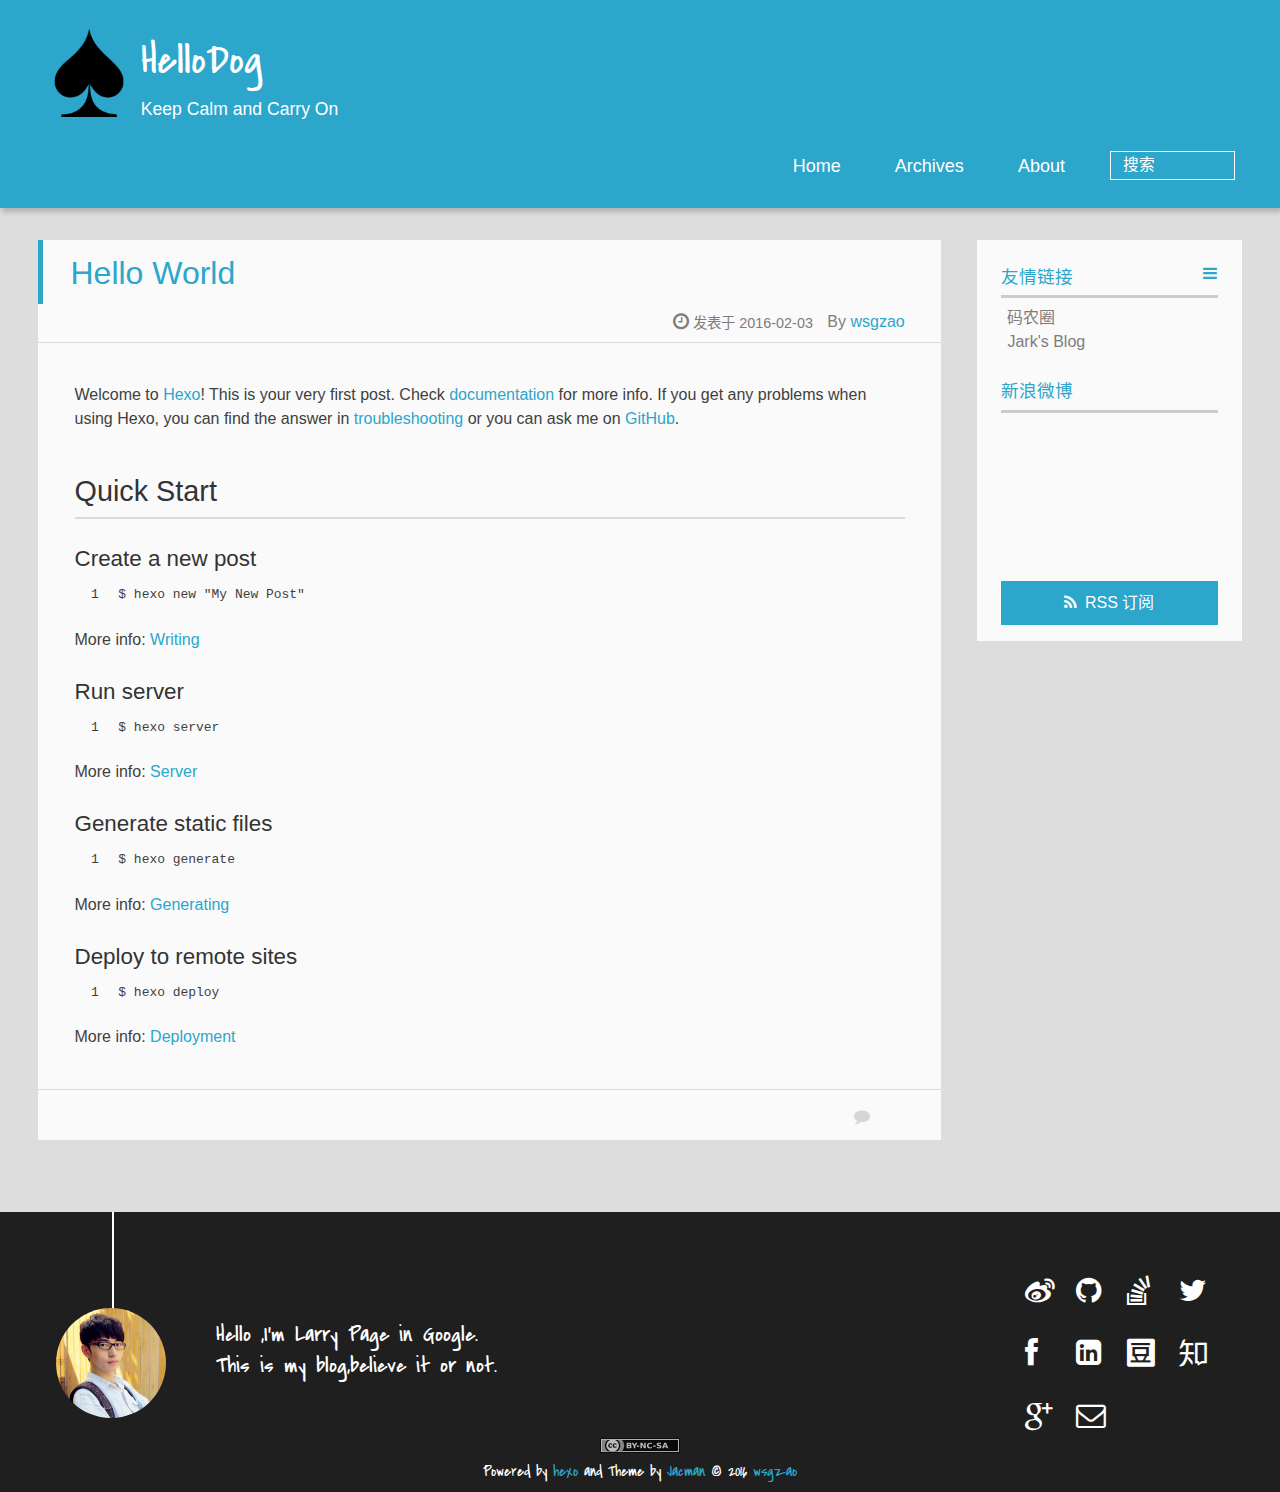
==== commit 4d2f4855: "Site updated: 2016-02-03 23:40:39" ====
--- a/index.html
+++ b/index.html
@@ -20,6 +20,8 @@
 <meta name="twitter:card" content="summary">
 <meta name="twitter:title" content="HelloDog">
 <meta name="twitter:description" content="HelloDog是一个基于Github和Hexo的静态Blog，希望用简单而清晰的写作方式Markdown分享自己的心得体会。">
+<meta name="twitter:creator" content="@jarkwu">
+<link rel="publisher" href="111190881341800841449">
 
     
     <link rel="alternative" href="/atom.xml" title="HelloDog" type="application/atom+xml">
@@ -53,18 +55,17 @@
 				<ul>
 					<ul>
 					 
-						<li><a href="/">主页</a></li>
+						<li><a href="/">Home</a></li>
 					
-						<li><a href="/archives">归档</a></li>
+						<li><a href="/archives">Archives</a></li>
 					
-						<li><a href="/about">关于</a></li>
+						<li><a href="/about">About</a></li>
 					
 					<li>
  					
-					<form class="search" action="//google.com/search" method="get" accept-charset="utf-8">
+					<form class="search" action="/search/index.html" method="get" accept-charset="utf-8">
 						<label>Search</label>
-						<input type="search" id="search" name="q" autocomplete="off" maxlength="20" placeholder="搜索" />
-						<input type="hidden" name="q" value="site:wsgzao.github.io">
+						<input type="search" id="search" autocomplete="off" name="q" maxlength="20" placeholder="搜索" />
 					</form>
 					
 					</li>
@@ -85,7 +86,7 @@
   </h1>
   <p class="article-author">By
        
-		<a href="/about" title="wsgzao" target="_blank" itemprop="author">wsgzao</a>
+		<a href="https://plus.google.com/111190881341800841449?rel=author" title="wsgzao" target="_blank" itemprop="author">wsgzao</a>
 		
   <p class="article-time">
     <time datetime="2016-02-03T13:24:33.178Z" itemprop="datePublished"> 发表于 2016-02-03</time>
@@ -121,6 +122,9 @@
 
 <div class="comments-count">
 	
+	  	<span></span>
+		<a href="/post/hello-world/#comments" class="ds-thread-count comments-count-link" data-thread-key="post/hello-world/" data-count-type="comments">&nbsp;</a>
+	
 </div>
 
 </footer>
@@ -163,6 +167,12 @@
         
     </ul>
 </div>
+
+  <div class="weiboshow">
+  <p class="asidetitle">新浪微博</p>
+    <iframe width="100%" height="119" class="share_self"  frameborder="0" scrolling="no" src="http://widget.weibo.com/weiboshow/index.php?language=&width=0&height=119&fansRow=2&ptype=1&speed=0&skin=9&isTitle=1&noborder=1&isWeibo=0&isFans=0&uid=2176287895&verifier=b3593ceb&dpc=1"></iframe>
+</div>
+
 
   <div class="rsspart">
 	<a href="/atom.xml" target="_blank" title="rss">RSS 订阅</a>
@@ -186,18 +196,44 @@
 	 
 	<div class="social-font" class="clearfix">
 		
-		
-		
-		
-		
-		
-		
-		
-		
+		<a href="http://weibo.com/wuchong1014" target="_blank" class="icon-weibo" title="微博"></a>
+		
+		
+		<a href="https://github.com/wuchong" target="_blank" class="icon-github" title="github"></a>
+		
+		
+		<a href="http://stackoverflow.com/users/3222790" target="_blank" class="icon-stack-overflow" title="stackoverflow"></a>
+		
+		
+		<a href="https://twitter.com/jarkwu" target="_blank" class="icon-twitter" title="twitter"></a>
+		
+		
+		<a href="https://www.facebook.com/imjark" target="_blank" class="icon-facebook" title="facebook"></a>
+		
+		
+		<a href="https://www.linkedin.com/in/wuchong1014" target="_blank" class="icon-linkedin" title="linkedin"></a>
+		
+		
+		<a href="https://www.douban.com/people/wuchong1014" target="_blank" class="icon-douban" title="豆瓣"></a>
+		
+		
+		<a href="http://www.zhihu.com/people/jark" target="_blank" class="icon-zhihu" title="知乎"></a>
+		
+		
+		<a href="https://plus.google.com/111190881341800841449?rel=author" target="_blank" class="icon-google_plus" title="Google+"></a>
+		
+		
+		<a href="mailto:imjark@gmail.com" target="_blank" class="icon-email" title="Email Me"></a>
 		
 	</div>
 			
 		
+				<div class="cc-license">
+          <a href="http://creativecommons.org/licenses/by-nc-sa/4.0" class="cc-opacity" target="_blank">
+            <img src="/img/cc-by-nc-sa.svg" alt="Creative Commons" />
+          </a>
+        </div>
+    
 
 		<p class="copyright">
 		Powered by <a href="http://hexo.io" target="_blank" title="hexo">hexo</a> and Theme by <a href="https://github.com/wuchong/jacman" target="_blank" title="Jacman">Jacman</a> © 2016 
--- a/css/style.css
+++ b/css/style.css
@@ -2,7 +2,7 @@
 @font-face{font-family:"covered_by_your_graceregular";font-weight:normal;font-style:normal;src:url("../font/coveredbyyourgrace-webfont.eot");src:url("../font/coveredbyyourgrace-webfont.eot?#iefix") format('embedded-opentype'),url("../font/coveredbyyourgrace-webfont.svg#covered_by_your_graceregular") format('svg'),url("../font/coveredbyyourgrace-webfont.woff") format('woff'),url("../font/coveredbyyourgrace-webfont.ttf") format('truetype')}/* icon Font */
 @font-face{font-family:"FontAwesome";font-style:normal;font-weight:normal;src:url("../font/fontawesome-webfont.eot?v=#4.0.3");src:url("../font/fontawesome-webfont.eot?#iefix&v=#4.0.3") format("embedded-opentype"),url("../font/fontawesome-webfont.woff?v=#4.0.3") format("woff"),url("../font/fontawesome-webfont.ttf?v=#4.0.3") format("truetype"),url("../font/fontawesome-webfont.svg#fontawesomeregular?v=#4.0.3") format("svg")}@font-face{font-family:"fontdiao";font-weight:normal;font-style:normal;src:url("../font/fontdiao.eot");src:url("../font/fontdiao.eot?#iefix") format('embedded-opentype'),url("../font/fontdiao.svg#fontdiao") format('svg'),url("../font/fontdiao.woff") format('woff'),url("../font/fontdiao.ttf") format('truetype')}/* Public style */
 *{-webkit-margin-before:0;-webkit-margin-after:0}body{background:#ddd;font-family:"Helvetica Neue","Helvetica","Microsoft YaHei","WenQuanYi Micro Hei",Arial,sans-serif;font-size:100%;color:#817c7c;line-height:1.5;min-height:100vh;display:-webkit-flex;display:-webkit-box;display:-moz-box;display:-webkit-flex;display:-ms-flexbox;display:box;display:flex;-webkit-flex-direction:column;-webkit-box-orient:vertical;-moz-box-orient:vertical;-o-box-orient:vertical;-webkit-flex-direction:column;-ms-flex-direction:column;flex-direction:column}iframe{margin-top:10px}small{font-size:80%}sub,sup{font-size:75%;line-height:0;position:relative;vertical-align:baseline}sup{top:-.5em;padding-left:.3em}sub{bottom:-.25em}a{text-decoration:none;color:#817c7c;}a:hover,a:focus{outline:0;text-decoration:none;-webkit-transition:color 0.25s, background 0.5s;-moz-transition:color 0.25s, background 0.5s;-o-transition:color 0.25s, background 0.5s;-ms-transition:color 0.25s, background 0.5s;transition:color 0.25s, background 0.5s}a:hover:before{-webkit-transition:color 0.25s, background 0.5s;-moz-transition:color 0.25s, background 0.5s;-o-transition:color 0.25s, background 0.5s;-ms-transition:color 0.25s, background 0.5s;transition:color 0.25s, background 0.5s}input:focus{outline:none}input,button{margin:0;padding:0;}input::-moz-focus-inner,button::-moz-focus-inner{border:0;padding:0}h1{font-size:1.5em}.fa{display:inline-block;font-family:FontAwesome;font-style:normal;font-weight:normal;line-height:1;-webkit-font-smoothing:antialiased;-moz-osx-font-smoothing:grayscale}.clearfix{zoom:1}.clearfix:before,.clearfix:after{content:"";display:table}.clearfix:after{clear:both}::-webkit-input-placeholder{color:#fff;padding:2px 0 0 4px}::-moz-placeholder{color:#fff;padding:2px 0 0 4px}:-ms-input-placeholder{color:#fff;padding:2px 0 0 4px}::-webkit-input-placeholder::before{font-family:"FontAwesome";-webkit-font-smoothing:antialiased;-moz-osx-font-smoothing:grayscale;content:"\f002";padding-right:4px}::-moz-placeholder:before{font-family:"FontAwesome";-webkit-font-smoothing:antialiased;-moz-osx-font-smoothing:grayscale;content:"\f002";padding-right:4px}:-ms-input-placeholder::before{font-family:"FontAwesome";-webkit-font-smoothing:antialiased;-moz-osx-font-smoothing:grayscale;content:"\f002";padding-right:4px}input[type="search"]::-webkit-search-cancel-button,input[type="search"]::-webkit-search-decoration{-webkit-appearance:none}::-webkit-search-cancel-button:after{font-family:"FontAwesome";-webkit-font-smoothing:antialiased;-moz-osx-font-smoothing:grayscale;content:'\f00d';color:#fff;padding-right:4px}/* css3 animate */
-.animated{-webkit-animation-fill-mode:both;-moz-animation-fill-mode:both;-o-animation-fill-mode:both;-ms-animation-fill-mode:both;animation-fill-mode:both;-webkit-animation-duration:1s;-moz-animation-duration:1s;-o-animation-duration:1s;-ms-animation-duration:1s;animation-duration:1s}@-webkit-keyframes fadeIn{0%{opacity:0;-ms-filter:"progid:DXImageTransform.Microsoft.Alpha(Opacity=0)";filter:alpha(opacity=0)}100%{opacity:1;-ms-filter:none;filter:none}}.fadeIn{-webkit-animation-name:fadeIn;-moz-animation-name:fadeIn;-o-animation-name:fadeIn;-ms-animation-name:fadeIn;animation-name:fadeIn}.fadeOut{-webkit-animation-name:fadeOut;-moz-animation-name:fadeOut;-o-animation-name:fadeOut;-ms-animation-name:fadeOut;animation-name:fadeOut}@-moz-keyframes fadeInDown{0%{opacity:0;-ms-filter:"progid:DXImageTransform.Microsoft.Alpha(Opacity=0)";filter:alpha(opacity=0);-webkit-transform:translateY(-20px);-moz-transform:translateY(-20px);-o-transform:translateY(-20px);-ms-transform:translateY(-20px);transform:translateY(-20px)}100%{opacity:1;-ms-filter:none;filter:none;-webkit-transform:translateY(0);-moz-transform:translateY(0);-o-transform:translateY(0);-ms-transform:translateY(0);transform:translateY(0)}}@-webkit-keyframes fadeInDown{0%{opacity:0;-ms-filter:"progid:DXImageTransform.Microsoft.Alpha(Opacity=0)";filter:alpha(opacity=0);-webkit-transform:translateY(-20px);-moz-transform:translateY(-20px);-o-transform:translateY(-20px);-ms-transform:translateY(-20px);transform:translateY(-20px)}100%{opacity:1;-ms-filter:none;filter:none;-webkit-transform:translateY(0);-moz-transform:translateY(0);-o-transform:translateY(0);-ms-transform:translateY(0);transform:translateY(0)}}@-o-keyframes fadeInDown{0%{opacity:0;-ms-filter:"progid:DXImageTransform.Microsoft.Alpha(Opacity=0)";filter:alpha(opacity=0);-webkit-transform:translateY(-20px);-moz-transform:translateY(-20px);-o-transform:translateY(-20px);-ms-transform:translateY(-20px);transform:translateY(-20px)}100%{opacity:1;-ms-filter:none;filter:none;-webkit-transform:translateY(0);-moz-transform:translateY(0);-o-transform:translateY(0);-ms-transform:translateY(0);transform:translateY(0)}}@keyframes fadeInDown{0%{opacity:0;-ms-filter:"progid:DXImageTransform.Microsoft.Alpha(Opacity=0)";filter:alpha(opacity=0);-webkit-transform:translateY(-20px);-moz-transform:translateY(-20px);-o-transform:translateY(-20px);-ms-transform:translateY(-20px);transform:translateY(-20px)}100%{opacity:1;-ms-filter:none;filter:none;-webkit-transform:translateY(0);-moz-transform:translateY(0);-o-transform:translateY(0);-ms-transform:translateY(0);transform:translateY(0)}}body >header{width:100%;-webkit-box-shadow:2px 4px 5px rgba(3,3,3,0.2);box-shadow:2px 4px 5px rgba(3,3,3,0.2);background:url("../img/banner.jpg") center #2ca6cb;color:#fff;padding:1em 0 .8em;}@media only screen and (min-width:1024px){body >header{padding:1.8em 0 1.5em}}body >header >div{width:95%;margin:0 auto;position:relative;overflow:hidden;}@media only screen and (min-width:1024px){body >header >div{width:93%}}body >header a{display:block;color:#fff}#imglogo{float:left;width:4em;height:4em;}@media only screen and (min-width:768px){#imglogo{width:5em}}@media only screen and (min-width:1024px){#imglogo{width:5.5em}}#imglogo img{width:4em;}@media only screen and (min-width:768px){#imglogo img{width:5em}}@media only screen and (min-width:1024px){#imglogo img{width:5.5em}}#textlogo{float:left;width:75%;margin-left:.5em;}#textlogo h1.site-name{width:86%;font-family:"covered_by_your_graceregular";font-size:200%;line-height:1.5;-webkit-font-smoothing:antialiased;-moz-osx-font-smoothing:grayscale;}@media only screen and (min-width:768px){#textlogo h1.site-name{font-size:240%}}@media only screen and (min-width:1024px){#textlogo h1.site-name{font-size:280%}}#textlogo h2.blog-motto{font-size:.7em;font-weight:normal;}@media only screen and (min-width:768px){#textlogo h2.blog-motto{font-size:100%}}@media only screen and (min-width:1024px){#textlogo h2.blog-motto{font-size:110%}}.navbar{position:absolute;width:2em;right:0;top:1em;padding:.5em;}@media only screen and (min-width:1024px){.navbar{display:none}}.navbutton::before{font-family:"FontAwesome";-webkit-font-smoothing:antialiased;-moz-osx-font-smoothing:grayscale;content:"\f0c9"}.navmobile::before{padding-left:1em}header nav{float:left;width:100%;font-size:112.5%;padding-top:.5em;max-height:.01em;-webkit-transition:max-height 1s ease-out;-moz-transition:max-height 1s ease-out;-o-transition:max-height 1s ease-out;-ms-transition:max-height 1s ease-out;transition:max-height 1s ease-out;}@media only screen and (min-width:568px){header nav{width:50%}}@media only screen and (min-width:1024px){header nav{float:right;width:auto;margin-top:1em;max-height:none}}@media only screen and (min-width:1024px){header nav ul{float:right}}@media only screen and (min-width:1024px){header nav ul li{float:left}}header nav ul li a{padding:.2em 0 .2em 1em;}@media only screen and (min-width:1024px){header nav ul li a{padding:.2em 1.5em}}header nav ul li a:hover{background:#1b7f9e;color:#e9cd4c}.shownav{max-height:40em}.search{padding:.1em 0 0 1em;}.search input{-webkit-appearance:textfield;font-size:.87em;line-height:1.7;border:1px solid #fff;color:#fff;background:transparent;width:80%;padding-left:.5em;}@media only screen and (min-width:1024px){.search input{width:8em;-webkit-transition:0.5s width;-moz-transition:0.5s width;-o-transition:0.5s width;-ms-transition:0.5s width;transition:0.5s width}.search input:focus{width:15em}}.search label{display:none}/* index layout */
+.animated{-webkit-animation-fill-mode:both;-moz-animation-fill-mode:both;-o-animation-fill-mode:both;-ms-animation-fill-mode:both;animation-fill-mode:both;-webkit-animation-duration:1s;-moz-animation-duration:1s;-o-animation-duration:1s;-ms-animation-duration:1s;animation-duration:1s}@-webkit-keyframes fadeIn{0%{opacity:0;-ms-filter:"progid:DXImageTransform.Microsoft.Alpha(Opacity=0)";filter:alpha(opacity=0)}100%{opacity:1;-ms-filter:none;filter:none}}.fadeIn{-webkit-animation-name:fadeIn;-moz-animation-name:fadeIn;-o-animation-name:fadeIn;-ms-animation-name:fadeIn;animation-name:fadeIn}.fadeOut{-webkit-animation-name:fadeOut;-moz-animation-name:fadeOut;-o-animation-name:fadeOut;-ms-animation-name:fadeOut;animation-name:fadeOut}@-moz-keyframes fadeInDown{0%{opacity:0;-ms-filter:"progid:DXImageTransform.Microsoft.Alpha(Opacity=0)";filter:alpha(opacity=0);-webkit-transform:translateY(-20px);-moz-transform:translateY(-20px);-o-transform:translateY(-20px);-ms-transform:translateY(-20px);transform:translateY(-20px)}100%{opacity:1;-ms-filter:none;filter:none;-webkit-transform:translateY(0);-moz-transform:translateY(0);-o-transform:translateY(0);-ms-transform:translateY(0);transform:translateY(0)}}@-webkit-keyframes fadeInDown{0%{opacity:0;-ms-filter:"progid:DXImageTransform.Microsoft.Alpha(Opacity=0)";filter:alpha(opacity=0);-webkit-transform:translateY(-20px);-moz-transform:translateY(-20px);-o-transform:translateY(-20px);-ms-transform:translateY(-20px);transform:translateY(-20px)}100%{opacity:1;-ms-filter:none;filter:none;-webkit-transform:translateY(0);-moz-transform:translateY(0);-o-transform:translateY(0);-ms-transform:translateY(0);transform:translateY(0)}}@-o-keyframes fadeInDown{0%{opacity:0;-ms-filter:"progid:DXImageTransform.Microsoft.Alpha(Opacity=0)";filter:alpha(opacity=0);-webkit-transform:translateY(-20px);-moz-transform:translateY(-20px);-o-transform:translateY(-20px);-ms-transform:translateY(-20px);transform:translateY(-20px)}100%{opacity:1;-ms-filter:none;filter:none;-webkit-transform:translateY(0);-moz-transform:translateY(0);-o-transform:translateY(0);-ms-transform:translateY(0);transform:translateY(0)}}@keyframes fadeInDown{0%{opacity:0;-ms-filter:"progid:DXImageTransform.Microsoft.Alpha(Opacity=0)";filter:alpha(opacity=0);-webkit-transform:translateY(-20px);-moz-transform:translateY(-20px);-o-transform:translateY(-20px);-ms-transform:translateY(-20px);transform:translateY(-20px)}100%{opacity:1;-ms-filter:none;filter:none;-webkit-transform:translateY(0);-moz-transform:translateY(0);-o-transform:translateY(0);-ms-transform:translateY(0);transform:translateY(0)}}body >header{width:100%;-webkit-box-shadow:2px 4px 5px rgba(3,3,3,0.2);box-shadow:2px 4px 5px rgba(3,3,3,0.2);background:url("../") center #2ca6cb;color:#fff;padding:1em 0 .8em;}@media only screen and (min-width:1024px){body >header{padding:1.8em 0 1.5em}}body >header >div{width:95%;margin:0 auto;position:relative;overflow:hidden;}@media only screen and (min-width:1024px){body >header >div{width:93%}}body >header a{display:block;color:#fff}#imglogo{float:left;width:4em;height:4em;}@media only screen and (min-width:768px){#imglogo{width:5em}}@media only screen and (min-width:1024px){#imglogo{width:5.5em}}#imglogo img{width:4em;}@media only screen and (min-width:768px){#imglogo img{width:5em}}@media only screen and (min-width:1024px){#imglogo img{width:5.5em}}#textlogo{float:left;width:75%;margin-left:.5em;}#textlogo h1.site-name{width:86%;font-family:"covered_by_your_graceregular";font-size:200%;line-height:1.5;-webkit-font-smoothing:antialiased;-moz-osx-font-smoothing:grayscale;}@media only screen and (min-width:768px){#textlogo h1.site-name{font-size:240%}}@media only screen and (min-width:1024px){#textlogo h1.site-name{font-size:280%}}#textlogo h2.blog-motto{font-size:.7em;font-weight:normal;}@media only screen and (min-width:768px){#textlogo h2.blog-motto{font-size:100%}}@media only screen and (min-width:1024px){#textlogo h2.blog-motto{font-size:110%}}.navbar{position:absolute;width:2em;right:0;top:1em;padding:.5em;}@media only screen and (min-width:1024px){.navbar{display:none}}.navbutton::before{font-family:"FontAwesome";-webkit-font-smoothing:antialiased;-moz-osx-font-smoothing:grayscale;content:"\f0c9"}.navmobile::before{padding-left:1em}header nav{float:left;width:100%;font-size:112.5%;padding-top:.5em;max-height:.01em;-webkit-transition:max-height 1s ease-out;-moz-transition:max-height 1s ease-out;-o-transition:max-height 1s ease-out;-ms-transition:max-height 1s ease-out;transition:max-height 1s ease-out;}@media only screen and (min-width:568px){header nav{width:50%}}@media only screen and (min-width:1024px){header nav{float:right;width:auto;margin-top:1em;max-height:none}}@media only screen and (min-width:1024px){header nav ul{float:right}}@media only screen and (min-width:1024px){header nav ul li{float:left}}header nav ul li a{padding:.2em 0 .2em 1em;}@media only screen and (min-width:1024px){header nav ul li a{padding:.2em 1.5em}}header nav ul li a:hover{background:#1b7f9e;color:#e9cd4c}.shownav{max-height:40em}.search{padding:.1em 0 0 1em;}.search input{-webkit-appearance:textfield;font-size:.87em;line-height:1.7;border:1px solid #fff;color:#fff;background:transparent;width:80%;padding-left:.5em;}@media only screen and (min-width:1024px){.search input{width:8em;-webkit-transition:0.5s width;-moz-transition:0.5s width;-o-transition:0.5s width;-ms-transition:0.5s width;transition:0.5s width}.search input:focus{width:15em}}.search label{display:none}/* index layout */
 #container{-webkit-flex:1;width:95%;margin:0 auto;overflow:hidden;}@media only screen and (min-width:768px){#container{width:96%}}@media only screen and (min-width:1024px){#container{width:94%}}@media only screen and (min-width:1560px){#container{width:82%}}#main{margin:1em 0 0;line-height:1.8;}@media only screen and (min-width:1024px){#main{margin:2em 0 0;width:75%;float:left;-webkit-transition:margin 0.5s ease-out;-moz-transition:margin 0.5s ease-out;-o-transition:margin 0.5s ease-out;-ms-transition:margin 0.5s ease-out;transition:margin 0.5s ease-out}}#main section.post{background:#fafafa;margin-bottom:.125em;}#main section.post a{display:block;border-left:.5em solid #ccc;-webkit-transition:border-left 0.45s;-moz-transition:border-left 0.45s;-o-transition:border-left 0.45s;-ms-transition:border-left 0.45s;transition:border-left 0.45s;padding:.5em;}@media only screen and (min-width:768px){#main section.post a{padding:1em}}#main section.post a:hover{border-left:.5em solid #2ca6cb}#main section.post a h1{color:#2ca6cb;line-height:2}#main section.post a p{color:#817c7c}#main section.post a time{color:#817c7c;display:block;margin:.5em 0;font-size:.9em}#main article.post-expand{background:#fafafa;margin-bottom:3.5em;}#main article.post-expand .img-logo{max-width:180px;max-height:96px;display:block !important;margin-right:.7em;margin-left:.7em;padding:0;float:right;clear:right}#main article.post-expand .img-topic{max-width:300px;max-height:1800px;display:block !important;margin-left:.7em;margin-right:.7em;padding:0;float:right;clear:right}#main article.post-expand .article-more-link a{display:inline-block;line-height:1em;padding:6px 15px;-webkit-border-radius:15px;border-radius:15px;background:#ddd;color:#817c7c;text-decoration:none;}#main article.post-expand .article-more-link a:hover{background:#2ca6cb;color:#fff;text-decoration:none}#archive-page section.post a{font-size:.9em;padding:.5em !important;}@media only screen and (min-width:768px){#archive-page section.post a time{padding-left:1em}}.moveMain{margin-left:10% !important}.unexpand .prev{border-left:.5em solid #ccc;}.unexpand .prev:hover{border-left:.5em solid #2ca6cb}#page-nav{background:#fafafa;text-align:center;overflow:hidden;}#page-nav a{display:inline-block;padding:.5em 1em}#page-nav a{color:#2ca6cb;}#page-nav a:hover{background:#ccc;color:#2ca6cb}#page-nav .prev{float:left;-webkit-transition:border-left 0.5s;-moz-transition:border-left 0.5s;-o-transition:border-left 0.5s;-ms-transition:border-left 0.5s;transition:border-left 0.5s;}#page-nav .prev span:before{font-family:"FontAwesome";-webkit-font-smoothing:antialiased;-moz-osx-font-smoothing:grayscale;content:"\f053";padding-right:.5em}#page-nav .next{float:right;}#page-nav .next span:before{font-family:"FontAwesome";-webkit-font-smoothing:antialiased;-moz-osx-font-smoothing:grayscale;content:"\f054";padding-left:.5em}#page-nav .page-number{display:none;padding:.5em 1em;}@media only screen and (min-width:768px){#page-nav .page-number{display:inline-block}}#page-nav .current{color:#b8b8b8;font-weight:bold}#page-nav .space{color:#2ca6cb}/* page layout */
 @media only screen and (min-width:1024px){.page{margin-left:10% !important}}/* archive layout */
 .category-icon:before,.tag-icon:before,.archive-icon:before{font-family:"FontAwesome";-webkit-font-smoothing:antialiased;-moz-osx-font-smoothing:grayscale;color:#ccc;font-size:100%;padding-right:.3em}.category-icon:before{content:"\f07b"}.tag-icon:before{content:"\f02c"}.archive-icon:before{content:"\f187"}.archive-title{margin:1em 0;padding:2em;background:#fafafa;border-left:.5em solid #ccc;}@media only screen and (min-width:1024px){.archive-title{margin:2em 0;width:18.5%;padding-left:.5%;float:left}}.archive-title h2{width:90%;color:#2ca6cb;font-size:120%}.archive-title a{color:#2ca6cb;-webkit-transition:color 0.5s;-moz-transition:color 0.5s;-o-transition:color 0.5s;-ms-transition:color 0.5s;transition:color 0.5s;}.archive-title a:hover{color:#2ca6cb;-webkit-transition:color 0.5s;-moz-transition:color 0.5s;-o-transition:color 0.5s;-ms-transition:color 0.5s;transition:color 0.5s}.current{color:#ea6753 !important}@media only screen and (min-width:768px){.archive-part{min-height:200px}}@media only screen and (min-width:1024px){.archive-part{float:right;margin-left:2% !important}}.archive-part section.post{width:100%;}.archive-part section.post time{font-size:1.1em !important;float:left;}@media only screen and (max-width:568px){.archive-part section.post time{width:100%}}@media only screen and (min-width:568px){.archive-part section.post time{width:20%}}@media only screen and (min-width:768px){.archive-nav{width:100%;float:left;margin-top:1em}}/* tags&categories layout */
